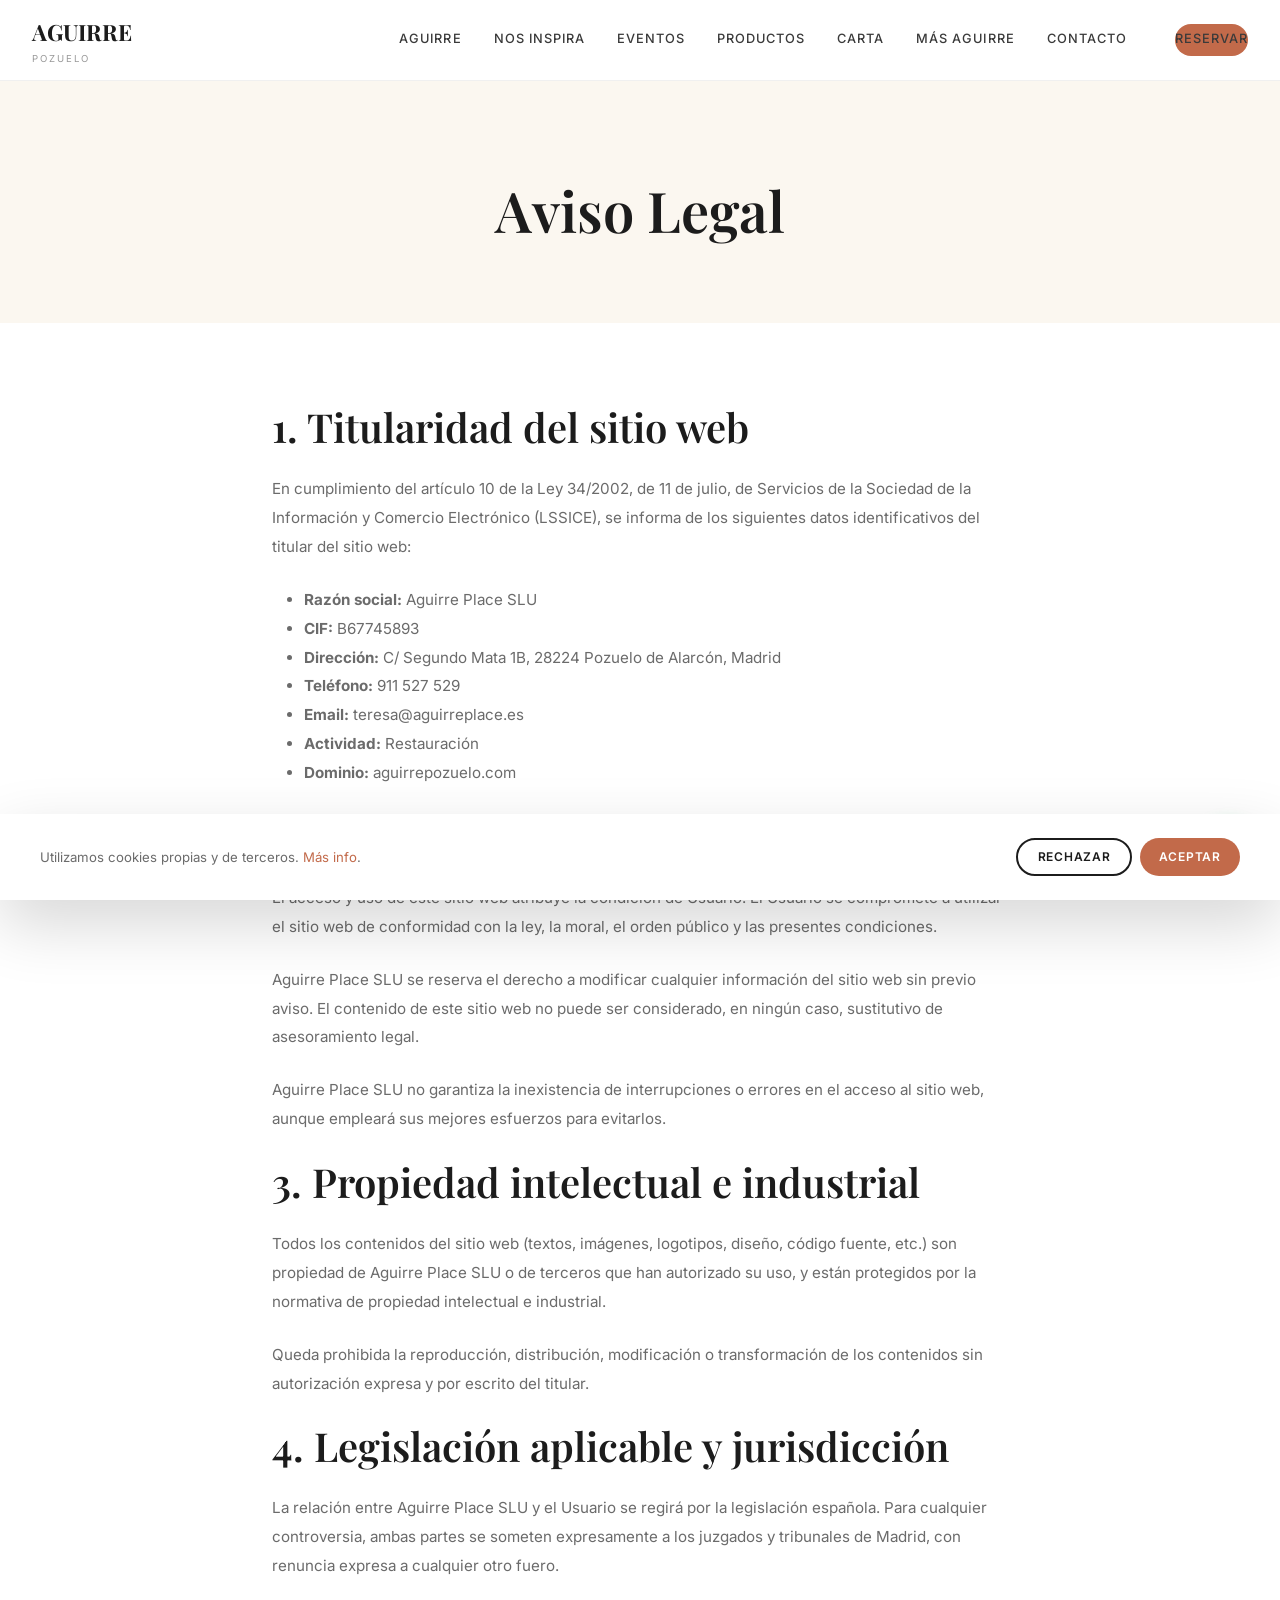
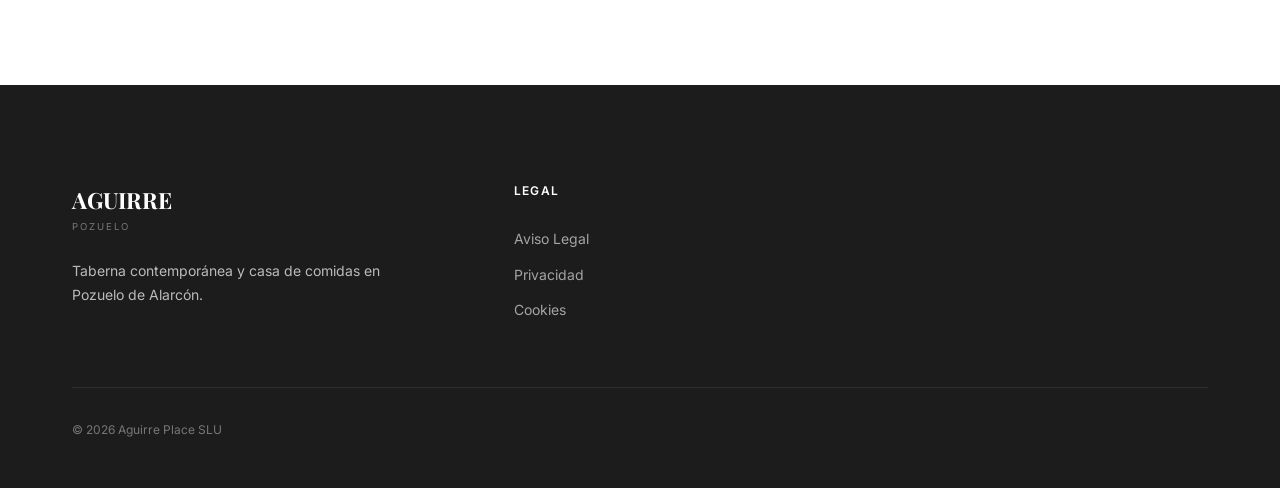
==== aviso-legal.html @ 692dde11 "feat: nueva web Aguirre Pozuelo con mejoras de auditoria Web completa basada en auditoria tecnica, S" ====
<!DOCTYPE html>
<html lang="es">
<head>
  <meta charset="UTF-8">
  <meta name="viewport" content="width=device-width, initial-scale=1.0">
  <meta name="description" content="Aviso Legal de Aguirre Place SLU — Titularidad, condiciones de uso, propiedad intelectual y legislación aplicable.">
  <title>Aviso Legal | Aguirre Pozuelo</title>
  <link rel="preconnect" href="https://fonts.googleapis.com">
  <link rel="preconnect" href="https://fonts.gstatic.com" crossorigin>
  <link href="https://fonts.googleapis.com/css2?family=Playfair+Display:ital,wght@0,400;0,600;0,700;1,400;1,600&family=Inter:wght@400;500;600;700&display=swap" rel="stylesheet">
  <link rel="stylesheet" href="css/style.css">
</head>
<body>
  <a href="#main-content" class="sr-only" style="position:absolute;top:0;left:0;z-index:9999;background:var(--color-ink);color:white;padding:12px 20px;font-weight:600;">Saltar al contenido</a>
  <header class="site-header">
    <div class="header-inner">
      <a href="/" class="header-logo" aria-label="Aguirre Pozuelo — Inicio">
        <span style="font-family:var(--font-display);font-size:1.4rem;font-weight:700;color:var(--color-ink);">AGUIRRE</span>
        <span style="font-size:0.6rem;text-transform:uppercase;letter-spacing:0.2em;color:var(--color-stone-light);display:block;">Pozuelo</span>
      </a>
      <button class="nav-toggle" aria-label="Abrir menú" aria-expanded="false"><span></span><span></span><span></span></button>
      <nav class="nav-main" role="navigation" aria-label="Navegación principal">
        <a href="index.html">Aguirre</a><a href="nos-inspira.html">Nos inspira</a><a href="eventos.html">Eventos</a><a href="productos.html">Productos</a><a href="carta-comida.html">Carta</a><a href="blog.html">Más Aguirre</a><a href="contacto.html">Contacto</a><a href="contacto.html#booking" class="btn btn--primary">Reservar</a>
      </nav>
    </div>
  </header>

  <main id="main-content">
    <section class="page-header">
      <div class="container container--narrow">
        <h1>Aviso Legal</h1>
      </div>
    </section>
    <section class="section">
      <div class="container container--narrow" style="font-size:0.95rem;line-height:1.9;color:var(--color-stone);">
        <h2 style="margin-bottom:var(--space-lg);">1. Titularidad del sitio web</h2>
        <p style="margin-bottom:var(--space-lg);">En cumplimiento del artículo 10 de la Ley 34/2002, de 11 de julio, de Servicios de la Sociedad de la Información y Comercio Electrónico (LSSICE), se informa de los siguientes datos identificativos del titular del sitio web:</p>
        <ul style="list-style:disc;padding-left:var(--space-xl);margin-bottom:var(--space-lg);">
          <li><strong>Razón social:</strong> Aguirre Place SLU</li>
          <li><strong>CIF:</strong> B67745893</li>
          <li><strong>Dirección:</strong> C/ Segundo Mata 1B, 28224 Pozuelo de Alarcón, Madrid</li>
          <li><strong>Teléfono:</strong> 911 527 529</li>
          <li><strong>Email:</strong> teresa@aguirreplace.es</li>
          <li><strong>Actividad:</strong> Restauración</li>
          <li><strong>Dominio:</strong> aguirrepozuelo.com</li>
        </ul>

        <h2 style="margin-bottom:var(--space-lg);">2. Condiciones de uso</h2>
        <p style="margin-bottom:var(--space-lg);">El acceso y uso de este sitio web atribuye la condición de Usuario. El Usuario se compromete a utilizar el sitio web de conformidad con la ley, la moral, el orden público y las presentes condiciones.</p>
        <p style="margin-bottom:var(--space-lg);">Aguirre Place SLU se reserva el derecho a modificar cualquier información del sitio web sin previo aviso. El contenido de este sitio web no puede ser considerado, en ningún caso, sustitutivo de asesoramiento legal.</p>
        <p style="margin-bottom:var(--space-lg);">Aguirre Place SLU no garantiza la inexistencia de interrupciones o errores en el acceso al sitio web, aunque empleará sus mejores esfuerzos para evitarlos.</p>

        <h2 style="margin-bottom:var(--space-lg);">3. Propiedad intelectual e industrial</h2>
        <p style="margin-bottom:var(--space-lg);">Todos los contenidos del sitio web (textos, imágenes, logotipos, diseño, código fuente, etc.) son propiedad de Aguirre Place SLU o de terceros que han autorizado su uso, y están protegidos por la normativa de propiedad intelectual e industrial.</p>
        <p style="margin-bottom:var(--space-lg);">Queda prohibida la reproducción, distribución, modificación o transformación de los contenidos sin autorización expresa y por escrito del titular.</p>

        <h2 style="margin-bottom:var(--space-lg);">4. Legislación aplicable y jurisdicción</h2>
        <p style="margin-bottom:var(--space-lg);">La relación entre Aguirre Place SLU y el Usuario se regirá por la legislación española. Para cualquier controversia, ambas partes se someten expresamente a los juzgados y tribunales de Madrid, con renuncia expresa a cualquier otro fuero.</p>
      </div>
    </section>
  </main>

  <footer class="site-footer">
    <div class="container">
      <div class="footer-grid">
        <div><div class="footer-logo"><span style="font-family:var(--font-display);font-size:1.4rem;font-weight:700;color:var(--color-white);">AGUIRRE</span><span style="font-size:0.6rem;text-transform:uppercase;letter-spacing:0.2em;color:rgba(255,255,255,0.4);display:block;">Pozuelo</span></div><p class="footer-about">Taberna contemporánea y casa de comidas en Pozuelo de Alarcón.</p></div>
        <div><div class="footer-title">Legal</div><ul class="footer-links"><li><a href="aviso-legal.html">Aviso Legal</a></li><li><a href="politica-privacidad.html">Privacidad</a></li><li><a href="politica-cookies.html">Cookies</a></li></ul></div>
      </div>
      <div class="footer-bottom"><span>© <span data-year>2025</span> Aguirre Place SLU</span></div>
    </div>
  </footer>
  <a href="#" class="back-to-top" aria-label="Volver arriba">↑</a>
  <div class="whatsapp-tooltip">¿Hablamos?</div>
  <a href="https://wa.me/34911527529" class="whatsapp-float" target="_blank" rel="noopener" aria-label="Contactar por WhatsApp"><span style="font-size:1.5rem;">💬</span></a>
  <div class="cookie-banner" role="dialog"><div class="cookie-banner-inner"><p>Utilizamos cookies propias y de terceros. <a href="politica-cookies.html">Más info</a>.</p><div class="cookie-banner-actions"><button class="btn btn--outline cookie-reject" style="font-size:0.75rem;padding:0.6rem 1.2rem;">Rechazar</button><button class="btn btn--primary cookie-accept" style="font-size:0.75rem;padding:0.6rem 1.2rem;">Aceptar</button></div></div></div>
  <script src="js/main.js"></script>
</body>
</html>
---- css/style.css ----
/* ================================================================
   AGUIRRE POZUELO — Taberna Contemporánea
   Sistema de Diseño Principal
   ================================================================ */

/* --- CSS Custom Properties --- */
:root {
  /* Palette */
  --color-cream: #FBF7F0;
  --color-cream-dark: #F0E8D8;
  --color-white: #FFFFFF;
  --color-offwhite: #FAFAFA;
  --color-ink: #1C1C1C;
  --color-ink-light: #3A3A3A;
  --color-stone: #6B6B6B;
  --color-stone-light: #9A9A9A;
  --color-terracotta: #C26A4A;
  --color-terracotta-dark: #A8553A;
  --color-olive: #5C6B4A;
  --color-olive-light: #7A8B68;
  --color-gold: #C8963E;
  --color-gold-light: #D4A84B;
  --color-basque-red: #B5343A;
  --color-basque-green: #2D5A3D;
  --color-success: #3A7D5A;
  --color-error: #C44D4D;

  /* Typography */
  --font-display: 'Playfair Display', Georgia, 'Times New Roman', serif;
  --font-body: 'Inter', -apple-system, BlinkMacSystemFont, 'Segoe UI', Roboto, sans-serif;
  --font-accent: 'Cormorant Garamond', Garamond, 'Times New Roman', serif;

  /* Spacing */
  --space-xs: 0.25rem;
  --space-sm: 0.5rem;
  --space-md: 1rem;
  --space-lg: 1.5rem;
  --space-xl: 2rem;
  --space-2xl: 3rem;
  --space-3xl: 4rem;
  --space-4xl: 6rem;
  --space-section: 5rem;

  /* Layout */
  --max-width: 1200px;
  --max-width-narrow: 800px;
  --max-width-wide: 1400px;
  --header-height: 80px;
  --header-height-mobile: 64px;

  /* Shadows */
  --shadow-sm: 0 1px 2px rgba(0,0,0,0.06);
  --shadow-md: 0 4px 12px rgba(0,0,0,0.08);
  --shadow-lg: 0 12px 40px rgba(0,0,0,0.12);
  --shadow-xl: 0 24px 64px rgba(0,0,0,0.16);

  /* Borders */
  --radius-sm: 4px;
  --radius-md: 8px;
  --radius-lg: 12px;
  --radius-xl: 20px;
  --radius-full: 9999px;

  /* Transitions */
  --ease-out: cubic-bezier(0.16, 1, 0.3, 1);
  --ease-in-out: cubic-bezier(0.65, 0, 0.35, 1);
  --duration-fast: 150ms;
  --duration-normal: 300ms;
  --duration-slow: 500ms;
}

/* --- Reset & Base --- */
*,
*::before,
*::after {
  box-sizing: border-box;
  margin: 0;
  padding: 0;
}

html {
  scroll-behavior: smooth;
  -webkit-text-size-adjust: 100%;
  text-size-adjust: 100%;
}

body {
  font-family: var(--font-body);
  font-size: 1rem;
  line-height: 1.7;
  color: var(--color-ink);
  background-color: var(--color-white);
  -webkit-font-smoothing: antialiased;
  -moz-osx-font-smoothing: grayscale;
  overflow-x: hidden;
}

img {
  display: block;
  max-width: 100%;
  height: auto;
}

a {
  color: var(--color-terracotta);
  text-decoration: none;
  transition: color var(--duration-fast) var(--ease-out);
}

a:hover {
  color: var(--color-terracotta-dark);
}

ul, ol {
  list-style: none;
}

button {
  font-family: inherit;
  cursor: pointer;
  border: none;
  background: none;
}

input, textarea, select {
  font-family: inherit;
  font-size: inherit;
}

h1, h2, h3, h4, h5, h6 {
  font-family: var(--font-display);
  font-weight: 600;
  line-height: 1.2;
  color: var(--color-ink);
}

h1 { font-size: clamp(2.25rem, 5vw, 3.5rem); }
h2 { font-size: clamp(1.75rem, 4vw, 2.5rem); }
h3 { font-size: clamp(1.25rem, 3vw, 1.75rem); }
h4 { font-size: 1.25rem; }

/* --- Utility Classes --- */
.container {
  width: 100%;
  max-width: var(--max-width);
  margin: 0 auto;
  padding: 0 var(--space-xl);
}

.container--narrow {
  max-width: var(--max-width-narrow);
}

.container--wide {
  max-width: var(--max-width-wide);
}

.section {
  padding: var(--space-section) 0;
}

.section--cream {
  background-color: var(--color-cream);
}

.section--dark {
  background-color: var(--color-ink);
  color: var(--color-white);
}

.sr-only {
  position: absolute;
  width: 1px;
  height: 1px;
  padding: 0;
  margin: -1px;
  overflow: hidden;
  clip: rect(0, 0, 0, 0);
  white-space: nowrap;
  border: 0;
}

/* --- Typography Utilities --- */
.text-center { text-align: center; }
.text-uppercase { text-transform: uppercase; letter-spacing: 0.08em; }
.text-stone { color: var(--color-stone); }
.text-terracotta { color: var(--color-terracotta); }
.text-gold { color: var(--color-gold); }

.section-label {
  font-family: var(--font-body);
  font-size: 0.75rem;
  font-weight: 600;
  text-transform: uppercase;
  letter-spacing: 0.15em;
  color: var(--color-terracotta);
  margin-bottom: var(--space-md);
  display: block;
}

.section-title {
  margin-bottom: var(--space-md);
}

.section-subtitle {
  font-family: var(--font-accent);
  font-size: 1.15rem;
  color: var(--color-stone);
  font-style: italic;
  max-width: 600px;
}

.section-header {
  margin-bottom: var(--space-3xl);
}

.section-header--center {
  text-align: center;
}

.section-header--center .section-subtitle {
  margin: 0 auto;
}

/* --- Buttons --- */
.btn {
  display: inline-flex;
  align-items: center;
  justify-content: center;
  gap: var(--space-sm);
  font-family: var(--font-body);
  font-size: 0.875rem;
  font-weight: 600;
  text-transform: uppercase;
  letter-spacing: 0.06em;
  padding: 0.875rem 2rem;
  border-radius: var(--radius-full);
  transition: all var(--duration-normal) var(--ease-out);
  white-space: nowrap;
  cursor: pointer;
}

.btn--primary {
  background-color: var(--color-terracotta);
  color: var(--color-white);
}

.btn--primary:hover {
  background-color: var(--color-terracotta-dark);
  color: var(--color-white);
  transform: translateY(-2px);
  box-shadow: var(--shadow-md);
}

.btn--outline {
  background: transparent;
  color: var(--color-ink);
  border: 2px solid var(--color-ink);
}

.btn--outline:hover {
  background-color: var(--color-ink);
  color: var(--color-white);
  transform: translateY(-2px);
}

.btn--outline-light {
  background: transparent;
  color: var(--color-white);
  border: 2px solid var(--color-white);
}

.btn--outline-light:hover {
  background-color: var(--color-white);
  color: var(--color-ink);
}

.btn--gold {
  background-color: var(--color-gold);
  color: var(--color-white);
}

.btn--gold:hover {
  background-color: var(--color-gold-light);
  color: var(--color-white);
  transform: translateY(-2px);
  box-shadow: var(--shadow-md);
}

.btn--whatsapp {
  background-color: #25D366;
  color: var(--color-white);
}

.btn--whatsapp:hover {
  background-color: #1EA84E;
  color: var(--color-white);
  transform: translateY(-2px);
  box-shadow: var(--shadow-md);
}

.btn--lg {
  padding: 1.125rem 2.5rem;
  font-size: 0.9375rem;
}

/* --- Header / Navigation --- */
.site-header {
  position: fixed;
  top: 0;
  left: 0;
  right: 0;
  z-index: 1000;
  background-color: rgba(255, 255, 255, 0.95);
  backdrop-filter: blur(12px);
  -webkit-backdrop-filter: blur(12px);
  border-bottom: 1px solid rgba(0,0,0,0.06);
  transition: all var(--duration-normal) var(--ease-out);
}

.site-header--scrolled {
  box-shadow: var(--shadow-sm);
}

.header-inner {
  display: flex;
  align-items: center;
  justify-content: space-between;
  height: var(--header-height);
  max-width: var(--max-width-wide);
  margin: 0 auto;
  padding: 0 var(--space-xl);
}

.header-logo img {
  height: 52px;
  width: auto;
}

.nav-main {
  display: flex;
  align-items: center;
  gap: var(--space-xl);
}

.nav-main a {
  font-size: 0.8rem;
  font-weight: 500;
  text-transform: uppercase;
  letter-spacing: 0.08em;
  color: var(--color-ink-light);
  padding: var(--space-xs) 0;
  border-bottom: 2px solid transparent;
  transition: all var(--duration-fast) var(--ease-out);
}

.nav-main a:hover,
.nav-main a.active {
  color: var(--color-terracotta);
  border-bottom-color: var(--color-terracotta);
}

.nav-main .btn {
  margin-left: var(--space-md);
}

.nav-toggle {
  display: none;
  flex-direction: column;
  gap: 5px;
  padding: var(--space-sm);
  z-index: 1001;
}

.nav-toggle span {
  display: block;
  width: 24px;
  height: 2px;
  background-color: var(--color-ink);
  transition: all var(--duration-normal) var(--ease-out);
}

.nav-toggle.active span:nth-child(1) {
  transform: translateY(7px) rotate(45deg);
}

.nav-toggle.active span:nth-child(2) {
  opacity: 0;
}

.nav-toggle.active span:nth-child(3) {
  transform: translateY(-7px) rotate(-45deg);
}

/* --- Hero --- */
.hero {
  position: relative;
  min-height: 100vh;
  display: flex;
  align-items: center;
  background-color: var(--color-cream);
  overflow: hidden;
  padding-top: var(--header-height);
}

.hero-content {
  position: relative;
  z-index: 2;
  max-width: var(--max-width);
  margin: 0 auto;
  padding: var(--space-4xl) var(--space-xl);
}

.hero-badge {
  display: inline-flex;
  align-items: center;
  gap: var(--space-sm);
  background-color: var(--color-white);
  padding: var(--space-sm) var(--space-lg);
  border-radius: var(--radius-full);
  font-size: 0.75rem;
  font-weight: 600;
  text-transform: uppercase;
  letter-spacing: 0.1em;
  color: var(--color-terracotta);
  margin-bottom: var(--space-xl);
  box-shadow: var(--shadow-sm);
}

.hero-badge .dot {
  width: 8px;
  height: 8px;
  background-color: var(--color-terracotta);
  border-radius: 50%;
  animation: pulse-dot 2s ease-in-out infinite;
}

@keyframes pulse-dot {
  0%, 100% { opacity: 1; }
  50% { opacity: 0.4; }
}

.hero-title {
  font-size: clamp(2.5rem, 6vw, 4.5rem);
  font-weight: 700;
  line-height: 1.1;
  margin-bottom: var(--space-lg);
  max-width: 700px;
}

.hero-title em {
  font-style: italic;
  color: var(--color-terracotta);
}

.hero-subtitle {
  font-family: var(--font-accent);
  font-size: clamp(1.1rem, 2vw, 1.35rem);
  color: var(--color-stone);
  font-style: italic;
  margin-bottom: var(--space-2xl);
  max-width: 500px;
}

.hero-ctas {
  display: flex;
  flex-wrap: wrap;
  gap: var(--space-md);
  margin-bottom: var(--space-3xl);
}

/* Trust bar in hero */
.hero-trust {
  display: flex;
  flex-wrap: wrap;
  align-items: center;
  gap: var(--space-xl);
  padding-top: var(--space-xl);
  border-top: 1px solid rgba(0,0,0,0.08);
}

.hero-trust-item {
  display: flex;
  align-items: center;
  gap: var(--space-sm);
  font-size: 0.8rem;
  font-weight: 500;
  color: var(--color-stone);
  text-transform: uppercase;
  letter-spacing: 0.06em;
}

.hero-trust-item img {
  height: 28px;
  width: auto;
  opacity: 0.7;
}

.hero-trust-rating {
  display: flex;
  align-items: center;
  gap: var(--space-xs);
  font-weight: 600;
  color: var(--color-ink);
}

.hero-trust-rating .stars {
  color: var(--color-gold);
  font-size: 0.9rem;
}

.hero-image {
  position: absolute;
  right: 0;
  top: 0;
  width: 50%;
  height: 100%;
  background: linear-gradient(135deg, var(--color-cream-dark) 0%, var(--color-cream) 100%);
  display: flex;
  align-items: center;
  justify-content: center;
}

.hero-image-placeholder {
  width: 80%;
  aspect-ratio: 3/4;
  background-color: var(--color-white);
  border-radius: var(--radius-lg);
  box-shadow: var(--shadow-xl);
  display: flex;
  align-items: center;
  justify-content: center;
  color: var(--color-stone-light);
  font-size: 0.875rem;
}

/* --- Press / Recognition Bar --- */
.press-bar {
  background-color: var(--color-white);
  border-bottom: 1px solid rgba(0,0,0,0.06);
  padding: var(--space-xl) 0;
}

.press-bar-inner {
  display: flex;
  flex-wrap: wrap;
  align-items: center;
  justify-content: center;
  gap: var(--space-3xl);
}

.press-bar-item {
  display: flex;
  flex-direction: column;
  align-items: center;
  gap: var(--space-xs);
  font-size: 0.7rem;
  font-weight: 500;
  text-transform: uppercase;
  letter-spacing: 0.1em;
  color: var(--color-stone-light);
}

.press-bar-item img {
  height: 32px;
  width: auto;
  opacity: 0.6;
  transition: opacity var(--duration-fast) var(--ease-out);
}

.press-bar-item:hover img {
  opacity: 0.9;
}

/* --- Star Dishes --- */
.star-dishes-grid {
  display: grid;
  grid-template-columns: repeat(3, 1fr);
  gap: var(--space-xl);
}

.star-dish-card {
  background-color: var(--color-white);
  border-radius: var(--radius-lg);
  overflow: hidden;
  box-shadow: var(--shadow-sm);
  transition: all var(--duration-normal) var(--ease-out);
}

.star-dish-card:hover {
  transform: translateY(-6px);
  box-shadow: var(--shadow-lg);
}

.star-dish-image {
  width: 100%;
  aspect-ratio: 4/3;
  background-color: var(--color-cream-dark);
  display: flex;
  align-items: center;
  justify-content: center;
  color: var(--color-stone-light);
  font-size: 0.8rem;
  text-transform: uppercase;
  letter-spacing: 0.05em;
}

.star-dish-info {
  padding: var(--space-lg);
}

.star-dish-info h3 {
  font-size: 1.1rem;
  margin-bottom: var(--space-xs);
}

.star-dish-info p {
  font-size: 0.875rem;
  color: var(--color-stone);
  margin-bottom: var(--space-md);
}

.star-dish-price {
  font-family: var(--font-display);
  font-size: 1.25rem;
  font-weight: 600;
  color: var(--color-terracotta);
}

/* --- Testimonials --- */
.testimonials-grid {
  display: grid;
  grid-template-columns: repeat(auto-fill, minmax(320px, 1fr));
  gap: var(--space-xl);
}

.testimonial-card {
  background-color: var(--color-white);
  border-radius: var(--radius-lg);
  padding: var(--space-xl);
  box-shadow: var(--shadow-sm);
  border: 1px solid rgba(0,0,0,0.04);
  transition: all var(--duration-normal) var(--ease-out);
}

.testimonial-card:hover {
  box-shadow: var(--shadow-md);
}

.testimonial-header {
  display: flex;
  align-items: center;
  gap: var(--space-md);
  margin-bottom: var(--space-md);
}

.testimonial-avatar {
  width: 48px;
  height: 48px;
  border-radius: 50%;
  background-color: var(--color-cream-dark);
  overflow: hidden;
}

.testimonial-avatar img {
  width: 100%;
  height: 100%;
  object-fit: cover;
}

.testimonial-name {
  font-size: 0.9rem;
  font-weight: 600;
  color: var(--color-ink);
}

.testimonial-stars {
  color: var(--color-gold);
  font-size: 0.75rem;
  letter-spacing: 2px;
}

.testimonial-text {
  font-size: 0.9rem;
  color: var(--color-stone);
  font-style: italic;
  line-height: 1.6;
}

/* --- Price Reference --- */
.price-reference {
  display: inline-flex;
  align-items: center;
  gap: var(--space-md);
  background-color: var(--color-white);
  padding: var(--space-md) var(--space-xl);
  border-radius: var(--radius-full);
  box-shadow: var(--shadow-sm);
  font-size: 0.875rem;
}

.price-reference .price-label {
  color: var(--color-stone);
  text-transform: uppercase;
  letter-spacing: 0.05em;
  font-size: 0.75rem;
  font-weight: 500;
}

.price-reference .price-value {
  font-family: var(--font-display);
  font-size: 1.35rem;
  font-weight: 700;
  color: var(--color-ink);
}

/* --- Events Highlight --- */
.events-highlight {
  display: grid;
  grid-template-columns: 1fr 1fr;
  gap: var(--space-3xl);
  align-items: center;
}

.events-highlight-image {
  width: 100%;
  aspect-ratio: 4/3;
  background-color: var(--color-cream-dark);
  border-radius: var(--radius-lg);
  overflow: hidden;
}

.events-highlight-image img {
  width: 100%;
  height: 100%;
  object-fit: cover;
}

.events-list {
  display: flex;
  flex-direction: column;
  gap: var(--space-md);
  margin-top: var(--space-xl);
}

.event-type {
  display: flex;
  align-items: flex-start;
  gap: var(--space-md);
  padding: var(--space-md) 0;
  border-bottom: 1px solid rgba(0,0,0,0.06);
}

.event-type-icon {
  font-size: 1.5rem;
  flex-shrink: 0;
}

.event-type h4 {
  font-size: 0.95rem;
  margin-bottom: 2px;
}

.event-type p {
  font-size: 0.8rem;
  color: var(--color-stone);
}

/* --- Blog Cards --- */
.blog-grid {
  display: grid;
  grid-template-columns: repeat(3, 1fr);
  gap: var(--space-xl);
}

.blog-card {
  background-color: var(--color-white);
  border-radius: var(--radius-lg);
  overflow: hidden;
  box-shadow: var(--shadow-sm);
  transition: all var(--duration-normal) var(--ease-out);
}

.blog-card:hover {
  transform: translateY(-4px);
  box-shadow: var(--shadow-md);
}

.blog-card-image {
  width: 100%;
  aspect-ratio: 16/10;
  background-color: var(--color-cream-dark);
  overflow: hidden;
}

.blog-card-image img {
  width: 100%;
  height: 100%;
  object-fit: cover;
}

.blog-card-body {
  padding: var(--space-lg);
}

.blog-card-date {
  font-size: 0.7rem;
  text-transform: uppercase;
  letter-spacing: 0.08em;
  color: var(--color-stone-light);
  margin-bottom: var(--space-sm);
}

.blog-card h3 {
  font-size: 1rem;
  margin-bottom: var(--space-sm);
  line-height: 1.4;
}

.blog-card p {
  font-size: 0.85rem;
  color: var(--color-stone);
  display: -webkit-box;
  -webkit-line-clamp: 3;
  -webkit-box-orient: vertical;
  overflow: hidden;
}

/* --- Contact / Booking --- */
.contact-layout {
  display: grid;
  grid-template-columns: 1fr 1fr;
  gap: var(--space-3xl);
}

.contact-info-list {
  display: flex;
  flex-direction: column;
  gap: var(--space-xl);
  margin-bottom: var(--space-2xl);
}

.contact-info-item {
  display: flex;
  gap: var(--space-md);
}

.contact-info-icon {
  width: 44px;
  height: 44px;
  display: flex;
  align-items: center;
  justify-content: center;
  background-color: var(--color-cream);
  border-radius: var(--radius-md);
  font-size: 1.2rem;
  flex-shrink: 0;
}

.contact-info-item h4 {
  font-size: 0.85rem;
  margin-bottom: 2px;
}

.contact-info-item p {
  font-size: 0.9rem;
  color: var(--color-stone);
}

.contact-map {
  width: 100%;
  height: 250px;
  background-color: var(--color-cream-dark);
  border-radius: var(--radius-lg);
  overflow: hidden;
  margin-top: var(--space-xl);
}

.contact-map iframe {
  width: 100%;
  height: 100%;
  border: 0;
}

.booking-form {
  background-color: var(--color-cream);
  padding: var(--space-2xl);
  border-radius: var(--radius-lg);
}

.booking-form h3 {
  margin-bottom: var(--space-lg);
}

.form-group {
  margin-bottom: var(--space-md);
}

.form-group label {
  display: block;
  font-size: 0.8rem;
  font-weight: 600;
  text-transform: uppercase;
  letter-spacing: 0.06em;
  color: var(--color-ink-light);
  margin-bottom: var(--space-xs);
}

.form-group input,
.form-group textarea,
.form-group select {
  width: 100%;
  padding: 0.75rem 1rem;
  border: 1px solid rgba(0,0,0,0.12);
  border-radius: var(--radius-md);
  background-color: var(--color-white);
  font-size: 0.9rem;
  transition: border-color var(--duration-fast) var(--ease-out);
}

.form-group input:focus,
.form-group textarea:focus,
.form-group select:focus {
  outline: none;
  border-color: var(--color-terracotta);
  box-shadow: 0 0 0 3px rgba(194, 106, 74, 0.1);
}

.form-group textarea {
  min-height: 100px;
  resize: vertical;
}

.form-checkbox {
  display: flex;
  align-items: flex-start;
  gap: var(--space-sm);
  font-size: 0.8rem;
  color: var(--color-stone);
  margin-bottom: var(--space-lg);
}

.form-checkbox input[type="checkbox"] {
  width: auto;
  margin-top: 3px;
  accent-color: var(--color-terracotta);
}

/* --- Menu / Carta Pages --- */
.menu-section {
  margin-bottom: var(--space-3xl);
}

.menu-section-title {
  font-size: 1.5rem;
  padding-bottom: var(--space-md);
  border-bottom: 2px solid var(--color-cream-dark);
  margin-bottom: var(--space-xl);
}

.menu-items {
  display: flex;
  flex-direction: column;
  gap: var(--space-md);
}

.menu-item {
  display: flex;
  justify-content: space-between;
  align-items: baseline;
  gap: var(--space-lg);
  padding: var(--space-md) 0;
  border-bottom: 1px solid rgba(0,0,0,0.04);
}

.menu-item-info {
  flex: 1;
}

.menu-item-name {
  font-weight: 600;
  font-size: 1rem;
  margin-bottom: 2px;
}

.menu-item-desc {
  font-size: 0.85rem;
  color: var(--color-stone);
  font-style: italic;
}

.menu-item-allergens {
  display: flex;
  gap: var(--space-xs);
  margin-top: var(--space-xs);
}

.allergen-tag {
  font-size: 0.65rem;
  font-weight: 600;
  padding: 2px 6px;
  background-color: var(--color-cream);
  border-radius: var(--radius-sm);
  color: var(--color-stone-light);
  text-transform: uppercase;
  letter-spacing: 0.05em;
}

.menu-item-price {
  font-family: var(--font-display);
  font-size: 1.1rem;
  font-weight: 600;
  color: var(--color-terracotta);
  white-space: nowrap;
}

.menu-note {
  font-size: 0.8rem;
  color: var(--color-stone-light);
  font-style: italic;
  margin-top: var(--space-md);
}

/* --- Horario Table --- */
.hours-table {
  width: 100%;
  max-width: 500px;
  border-collapse: collapse;
}

.hours-table td {
  padding: var(--space-sm) var(--space-md);
  font-size: 0.9rem;
  border-bottom: 1px solid rgba(0,0,0,0.04);
}

.hours-table td:first-child {
  font-weight: 500;
  color: var(--color-ink);
}

.hours-table td:last-child {
  text-align: right;
  color: var(--color-stone);
}

.hours-table .closed {
  color: var(--color-basque-red);
  font-weight: 500;
  font-size: 0.8rem;
}

/* --- Footer --- */
.site-footer {
  background-color: var(--color-ink);
  color: rgba(255,255,255,0.7);
  padding: var(--space-4xl) 0 var(--space-2xl);
}

.footer-grid {
  display: grid;
  grid-template-columns: 2fr 1fr 1fr 1fr;
  gap: var(--space-3xl);
  margin-bottom: var(--space-3xl);
}

.footer-logo {
  margin-bottom: var(--space-lg);
}

.footer-logo img {
  height: 48px;
  width: auto;
  filter: brightness(0) invert(1);
}

.footer-about {
  font-size: 0.875rem;
  line-height: 1.7;
  max-width: 320px;
}

.footer-title {
  color: var(--color-white);
  font-family: var(--font-body);
  font-size: 0.75rem;
  font-weight: 600;
  text-transform: uppercase;
  letter-spacing: 0.12em;
  margin-bottom: var(--space-lg);
}

.footer-links {
  display: flex;
  flex-direction: column;
  gap: var(--space-sm);
}

.footer-links a {
  color: rgba(255,255,255,0.6);
  font-size: 0.875rem;
  transition: color var(--duration-fast) var(--ease-out);
}

.footer-links a:hover {
  color: var(--color-white);
}

.footer-social {
  display: flex;
  gap: var(--space-md);
  margin-top: var(--space-lg);
}

.footer-social a {
  width: 40px;
  height: 40px;
  display: flex;
  align-items: center;
  justify-content: center;
  background-color: rgba(255,255,255,0.08);
  border-radius: 50%;
  color: var(--color-white);
  transition: all var(--duration-fast) var(--ease-out);
}

.footer-social a:hover {
  background-color: var(--color-terracotta);
  color: var(--color-white);
}

.footer-bottom {
  display: flex;
  justify-content: space-between;
  align-items: center;
  padding-top: var(--space-xl);
  border-top: 1px solid rgba(255,255,255,0.08);
  font-size: 0.75rem;
  color: rgba(255,255,255,0.4);
}

.footer-bottom-links {
  display: flex;
  gap: var(--space-xl);
}

.footer-bottom-links a {
  color: rgba(255,255,255,0.4);
  font-size: 0.75rem;
}

.footer-bottom-links a:hover {
  color: var(--color-white);
}

/* --- WhatsApp Floating Button --- */
.whatsapp-float {
  position: fixed;
  bottom: 24px;
  right: 24px;
  z-index: 999;
  width: 56px;
  height: 56px;
  background-color: #25D366;
  border-radius: 50%;
  display: flex;
  align-items: center;
  justify-content: center;
  box-shadow: 0 4px 16px rgba(37, 211, 102, 0.4);
  transition: all var(--duration-normal) var(--ease-out);
  color: var(--color-white);
  font-size: 1.5rem;
}

.whatsapp-float:hover {
  transform: scale(1.1);
  box-shadow: 0 8px 24px rgba(37, 211, 102, 0.5);
}

.whatsapp-tooltip {
  position: fixed;
  bottom: 92px;
  right: 24px;
  z-index: 999;
  background-color: var(--color-white);
  color: var(--color-ink);
  padding: var(--space-sm) var(--space-lg);
  border-radius: var(--radius-full);
  font-size: 0.8rem;
  font-weight: 500;
  box-shadow: var(--shadow-lg);
  opacity: 0;
  transform: translateY(8px);
  pointer-events: none;
  transition: all var(--duration-normal) var(--ease-out);
}

.whatsapp-tooltip.visible {
  opacity: 1;
  transform: translateY(0);
}

/* --- Newsletter --- */
.newsletter-box {
  background-color: var(--color-terracotta);
  color: var(--color-white);
  padding: var(--space-3xl);
  border-radius: var(--radius-xl);
  text-align: center;
}

.newsletter-box h2 {
  color: var(--color-white);
  margin-bottom: var(--space-sm);
}

.newsletter-box p {
  color: rgba(255,255,255,0.8);
  margin-bottom: var(--space-xl);
  max-width: 500px;
  margin-left: auto;
  margin-right: auto;
}

.newsletter-form {
  display: flex;
  gap: var(--space-sm);
  max-width: 480px;
  margin: 0 auto;
}

.newsletter-form input {
  flex: 1;
  padding: 0.875rem 1.25rem;
  border: none;
  border-radius: var(--radius-full);
  font-size: 0.9rem;
  background-color: rgba(255,255,255,0.95);
}

.newsletter-form input:focus {
  outline: none;
  box-shadow: 0 0 0 3px rgba(255,255,255,0.3);
}

.newsletter-form .btn {
  background-color: var(--color-ink);
  color: var(--color-white);
}

.newsletter-form .btn:hover {
  background-color: #000;
}

/* --- Page Header (inner pages) --- */
.page-header {
  padding: calc(var(--header-height) + var(--space-4xl)) 0 var(--space-3xl);
  background-color: var(--color-cream);
  text-align: center;
}

.page-header h1 {
  margin-bottom: var(--space-md);
}

.page-header p {
  font-family: var(--font-accent);
  font-size: 1.15rem;
  color: var(--color-stone);
  font-style: italic;
  max-width: 600px;
  margin: 0 auto;
}

/* --- Story Page --- */
.story-content {
  display: grid;
  grid-template-columns: 1fr 1fr;
  gap: var(--space-3xl);
  align-items: center;
}

.story-image {
  width: 100%;
  aspect-ratio: 3/4;
  background-color: var(--color-cream-dark);
  border-radius: var(--radius-lg);
  overflow: hidden;
}

.story-text blockquote {
  font-family: var(--font-accent);
  font-size: 1.5rem;
  font-style: italic;
  color: var(--color-terracotta);
  border-left: 4px solid var(--color-terracotta);
  padding-left: var(--space-xl);
  margin: var(--space-2xl) 0;
  line-height: 1.5;
}

/* --- Products Page --- */
.products-grid {
  display: grid;
  grid-template-columns: repeat(auto-fill, minmax(260px, 1fr));
  gap: var(--space-xl);
}

.product-card {
  background-color: var(--color-white);
  border-radius: var(--radius-lg);
  overflow: hidden;
  box-shadow: var(--shadow-sm);
  border: 1px solid rgba(0,0,0,0.04);
  transition: all var(--duration-normal) var(--ease-out);
}

.product-card:hover {
  transform: translateY(-6px);
  box-shadow: var(--shadow-lg);
}

.product-card-image {
  width: 100%;
  aspect-ratio: 1;
  background-color: var(--color-cream-dark);
  overflow: hidden;
}

.product-card-image img {
  width: 100%;
  height: 100%;
  object-fit: cover;
}

.product-card-body {
  padding: var(--space-lg);
}

.product-card-category {
  font-size: 0.65rem;
  text-transform: uppercase;
  letter-spacing: 0.1em;
  color: var(--color-terracotta);
  font-weight: 600;
  margin-bottom: var(--space-xs);
}

.product-card h3 {
  font-size: 1rem;
  margin-bottom: var(--space-xs);
}

.product-card p {
  font-size: 0.8rem;
  color: var(--color-stone);
  margin-bottom: var(--space-md);
}

.product-card-price {
  font-family: var(--font-display);
  font-size: 1.1rem;
  font-weight: 600;
  color: var(--color-ink);
}

/* --- FAQ / CTA Banner --- */
.cta-banner {
  background: linear-gradient(135deg, var(--color-ink) 0%, #2A2A2A 100%);
  color: var(--color-white);
  text-align: center;
  padding: var(--space-4xl) var(--space-xl);
  border-radius: var(--radius-xl);
}

.cta-banner h2 {
  color: var(--color-white);
  margin-bottom: var(--space-md);
}

.cta-banner p {
  color: rgba(255,255,255,0.7);
  margin-bottom: var(--space-2xl);
  max-width: 500px;
  margin-left: auto;
  margin-right: auto;
}

/* --- Back to top --- */
.back-to-top {
  position: fixed;
  bottom: 92px;
  right: 24px;
  z-index: 998;
  width: 40px;
  height: 40px;
  background-color: var(--color-white);
  border-radius: 50%;
  display: flex;
  align-items: center;
  justify-content: center;
  box-shadow: var(--shadow-md);
  opacity: 0;
  transform: translateY(16px);
  pointer-events: none;
  transition: all var(--duration-normal) var(--ease-out);
  font-size: 1.2rem;
  color: var(--color-ink);
}

.back-to-top.visible {
  opacity: 1;
  transform: translateY(0);
  pointer-events: auto;
}

/* --- Cookie Banner --- */
.cookie-banner {
  position: fixed;
  bottom: 0;
  left: 0;
  right: 0;
  z-index: 9999;
  background-color: var(--color-white);
  box-shadow: var(--shadow-xl);
  padding: var(--space-lg) var(--space-xl);
  display: none;
}

.cookie-banner.active {
  display: block;
}

.cookie-banner-inner {
  display: flex;
  align-items: center;
  justify-content: space-between;
  gap: var(--space-xl);
  max-width: var(--max-width);
  margin: 0 auto;
}

.cookie-banner p {
  font-size: 0.825rem;
  color: var(--color-stone);
  max-width: 600px;
}

.cookie-banner-actions {
  display: flex;
  gap: var(--space-sm);
  flex-shrink: 0;
}

/* --- Responsive --- */
@media (max-width: 1024px) {
  .hero-image {
    width: 40%;
  }

  .footer-grid {
    grid-template-columns: 1fr 1fr;
  }

  .blog-grid,
  .star-dishes-grid {
    grid-template-columns: repeat(2, 1fr);
  }

  .events-highlight,
  .story-content,
  .contact-layout {
    grid-template-columns: 1fr;
    gap: var(--space-2xl);
  }
}

@media (max-width: 768px) {
  :root {
    --header-height: var(--header-height-mobile);
    --space-section: 3.5rem;
  }

  .nav-main {
    position: fixed;
    top: 0;
    left: 0;
    right: 0;
    bottom: 0;
    background-color: var(--color-white);
    flex-direction: column;
    justify-content: center;
    gap: var(--space-2xl);
    opacity: 0;
    pointer-events: none;
    transition: all var(--duration-normal) var(--ease-out);
  }

  .nav-main.active {
    opacity: 1;
    pointer-events: auto;
  }

  .nav-main a {
    font-size: 1.2rem;
  }

  .nav-toggle {
    display: flex;
  }

  .hero {
    min-height: auto;
    padding: calc(var(--header-height) + var(--space-3xl)) 0 var(--space-3xl);
  }

  .hero-image {
    display: none;
  }

  .hero-content {
    text-align: center;
  }

  .hero-title {
    max-width: 100%;
  }

  .hero-subtitle {
    margin-left: auto;
    margin-right: auto;
  }

  .hero-ctas {
    justify-content: center;
  }

  .hero-trust {
    justify-content: center;
    gap: var(--space-lg);
  }

  .star-dishes-grid,
  .blog-grid {
    grid-template-columns: 1fr;
  }

  .footer-grid {
    grid-template-columns: 1fr;
    gap: var(--space-2xl);
  }

  .footer-bottom {
    flex-direction: column;
    gap: var(--space-md);
    text-align: center;
  }

  .cookie-banner-inner {
    flex-direction: column;
    text-align: center;
  }

  .newsletter-form {
    flex-direction: column;
  }

  .press-bar-inner {
    gap: var(--space-xl);
  }

  .contact-layout {
    grid-template-columns: 1fr;
  }
}

@media (max-width: 480px) {
  .container {
    padding: 0 var(--space-md);
  }

  .hero-ctas {
    flex-direction: column;
    width: 100%;
  }

  .hero-ctas .btn {
    width: 100%;
  }

  .hero-trust {
    flex-direction: column;
    align-items: flex-start;
  }

  .testimonials-grid {
    grid-template-columns: 1fr;
  }

  .products-grid {
    grid-template-columns: 1fr 1fr;
  }
}

/* --- Animations --- */
@keyframes fadeInUp {
  from {
    opacity: 0;
    transform: translateY(24px);
  }
  to {
    opacity: 1;
    transform: translateY(0);
  }
}

@keyframes fadeIn {
  from { opacity: 0; }
  to { opacity: 1; }
}

.fade-in-up {
  animation: fadeInUp 0.6s var(--ease-out) both;
}

.fade-in-up-delay-1 { animation-delay: 0.1s; }
.fade-in-up-delay-2 { animation-delay: 0.2s; }
.fade-in-up-delay-3 { animation-delay: 0.3s; }
.fade-in-up-delay-4 { animation-delay: 0.4s; }
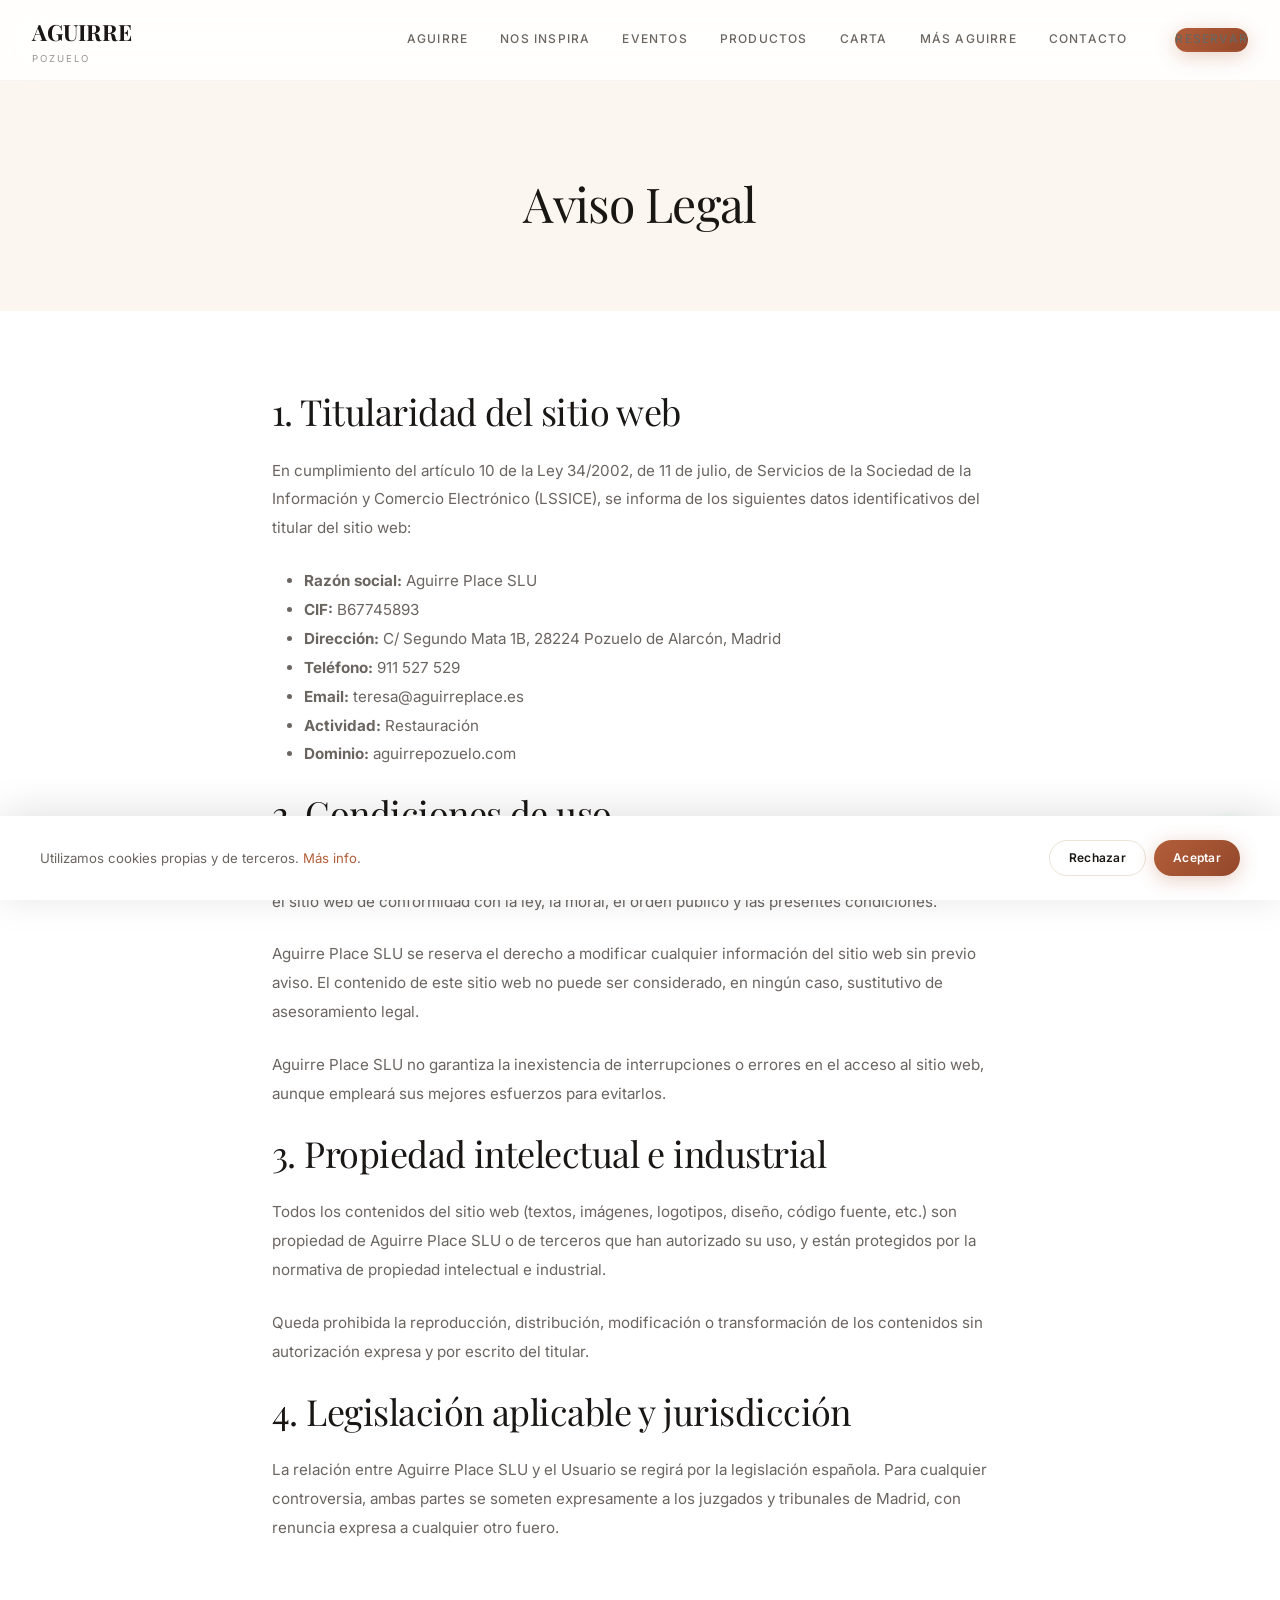
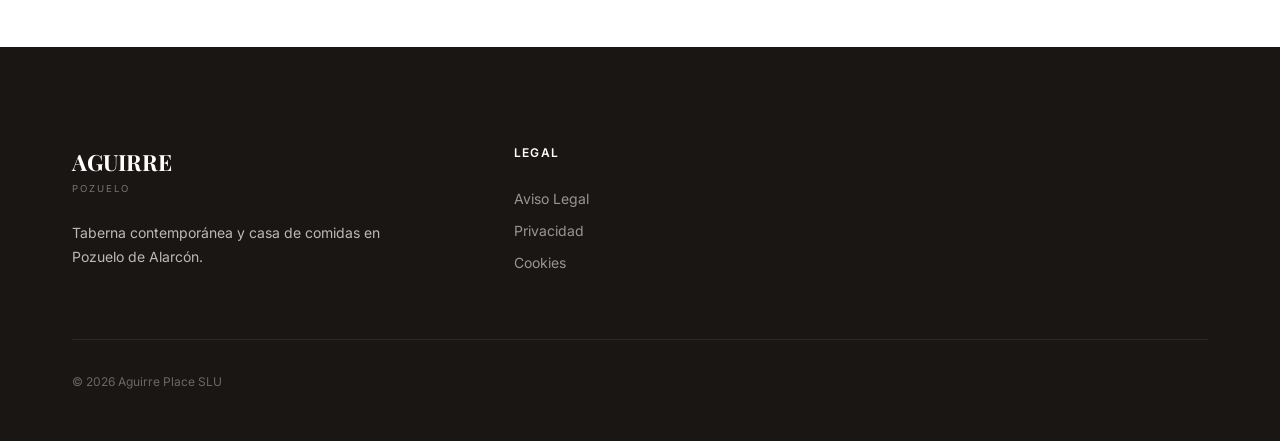
==== commit f0c8e4ec: "feat: hero slideshow, colores originales, fotos de comida, contenido ampliado Hero con slideshow de " ====
--- a/aviso-legal.html
+++ b/aviso-legal.html
@@ -14,7 +14,7 @@
   <a href="#main-content" class="sr-only" style="position:absolute;top:0;left:0;z-index:9999;background:var(--color-ink);color:white;padding:12px 20px;font-weight:600;">Saltar al contenido</a>
   <header class="site-header">
     <div class="header-inner">
-      <a href="/" class="header-logo" aria-label="Aguirre Pozuelo — Inicio">
+      <a href="index.html" class="header-logo" aria-label="Aguirre Pozuelo — Inicio">
         <span style="font-family:var(--font-display);font-size:1.4rem;font-weight:700;color:var(--color-ink);">AGUIRRE</span>
         <span style="font-size:0.6rem;text-transform:uppercase;letter-spacing:0.2em;color:var(--color-stone-light);display:block;">Pozuelo</span>
       </a>
--- a/css/style.css
+++ b/css/style.css
@@ -1,36 +1,69 @@
 /* ================================================================
    AGUIRRE POZUELO — Taberna Contemporánea
-   Sistema de Diseño Principal
+   Sistema de Diseño UI/UX Pro Max
    ================================================================ */
 
 /* --- CSS Custom Properties --- */
 :root {
-  /* Palette */
+  /* === Palette === */
   --color-cream: #FBF7F0;
-  --color-cream-dark: #F0E8D8;
+  --color-cream-dark: #EBE3D5;
   --color-white: #FFFFFF;
-  --color-offwhite: #FAFAFA;
-  --color-ink: #1C1C1C;
-  --color-ink-light: #3A3A3A;
-  --color-stone: #6B6B6B;
-  --color-stone-light: #9A9A9A;
-  --color-terracotta: #C26A4A;
-  --color-terracotta-dark: #A8553A;
-  --color-olive: #5C6B4A;
-  --color-olive-light: #7A8B68;
-  --color-gold: #C8963E;
-  --color-gold-light: #D4A84B;
+  --color-offwhite: #FAF8F5;
+  --color-ink: #1A1614;
+  --color-ink-light: #2C2825;
+  --color-stone: #6B6560;
+  --color-stone-light: #9A9490;
+  --color-terracotta: #B35E3A;
+  --color-terracotta-dark: #93482A;
+  --color-terracotta-light: #C87A5A;
+  --color-olive: #6B7053;
+  --color-olive-light: #8A8F72;
+  --color-gold: #C9A84C;
+  --color-gold-light: #D4B55A;
+  --color-gold-pale: #FDF6E5;
   --color-basque-red: #B5343A;
-  --color-basque-green: #2D5A3D;
-  --color-success: #3A7D5A;
-  --color-error: #C44D4D;
-
-  /* Typography */
+  --color-basque-green: #2D4A3E;
+  --color-wine: #722F37;
+  --color-success: #2D6A4F;
+  --color-error: #C13838;
+  --color-whatsapp: #25D366;
+  --color-whatsapp-dark: #1EA84E;
+
+  /* === Gradients === */
+  --gradient-warm: linear-gradient(135deg, #B35E3A 0%, #93482A 100%);
+  --gradient-gold: linear-gradient(135deg, #C9A84C 0%, #D4B55A 100%);
+  --gradient-dark: linear-gradient(165deg, #1A1614 0%, #2D2020 50%, #1A1010 100%);
+  --gradient-cream: linear-gradient(180deg, #FBF7F0 0%, #FFFFFF 100%);
+  --gradient-hero-overlay: linear-gradient(180deg,
+    rgba(15, 10, 5, 0.3) 0%,
+    rgba(15, 10, 5, 0.45) 35%,
+    rgba(10, 5, 2, 0.6) 70%,
+    rgba(5, 2, 1, 0.8) 100%);
+
+  /* === Glass Morphism === */
+  --glass-bg: rgba(255, 255, 255, 0.72);
+  --glass-bg-dark: rgba(26, 22, 20, 0.85);
+  --glass-border: rgba(255, 255, 255, 0.18);
+  --glass-blur: blur(20px) saturate(180%);
+
+  /* === Typography === */
   --font-display: 'Playfair Display', Georgia, 'Times New Roman', serif;
   --font-body: 'Inter', -apple-system, BlinkMacSystemFont, 'Segoe UI', Roboto, sans-serif;
   --font-accent: 'Cormorant Garamond', Garamond, 'Times New Roman', serif;
 
-  /* Spacing */
+  /* Type Scale */
+  --text-xs: 0.75rem;
+  --text-sm: 0.8125rem;
+  --text-base: 1rem;
+  --text-lg: 1.125rem;
+  --text-xl: 1.25rem;
+  --text-2xl: 1.5rem;
+  --text-3xl: 1.875rem;
+  --text-4xl: 2.25rem;
+  --text-5xl: 3rem;
+
+  /* === Spacing === */
   --space-xs: 0.25rem;
   --space-sm: 0.5rem;
   --space-md: 1rem;
@@ -41,38 +74,38 @@
   --space-4xl: 6rem;
   --space-section: 5rem;
 
-  /* Layout */
+  /* === Layout === */
   --max-width: 1200px;
   --max-width-narrow: 800px;
   --max-width-wide: 1400px;
   --header-height: 80px;
   --header-height-mobile: 64px;
 
-  /* Shadows */
-  --shadow-sm: 0 1px 2px rgba(0,0,0,0.06);
-  --shadow-md: 0 4px 12px rgba(0,0,0,0.08);
-  --shadow-lg: 0 12px 40px rgba(0,0,0,0.12);
-  --shadow-xl: 0 24px 64px rgba(0,0,0,0.16);
-
-  /* Borders */
-  --radius-sm: 4px;
-  --radius-md: 8px;
-  --radius-lg: 12px;
-  --radius-xl: 20px;
+  /* === Shadows === */
+  --shadow-sm: 0 1px 2px rgba(0, 0, 0, 0.05);
+  --shadow-md: 0 4px 16px rgba(0, 0, 0, 0.07);
+  --shadow-lg: 0 12px 40px rgba(0, 0, 0, 0.1);
+  --shadow-xl: 0 24px 64px rgba(0, 0, 0, 0.14);
+  --shadow-glow-terracotta: 0 4px 20px rgba(179, 94, 58, 0.3);
+  --shadow-glow-gold: 0 4px 20px rgba(201, 168, 76, 0.3);
+
+  /* === Borders === */
+  --radius-sm: 6px;
+  --radius-md: 10px;
+  --radius-lg: 16px;
+  --radius-xl: 24px;
   --radius-full: 9999px;
 
-  /* Transitions */
+  /* === Transitions === */
   --ease-out: cubic-bezier(0.16, 1, 0.3, 1);
-  --ease-in-out: cubic-bezier(0.65, 0, 0.35, 1);
+  --ease-spring: cubic-bezier(0.4, 0, 0.2, 1);
   --duration-fast: 150ms;
   --duration-normal: 300ms;
   --duration-slow: 500ms;
 }
 
 /* --- Reset & Base --- */
-*,
-*::before,
-*::after {
+*, *::before, *::after {
   box-sizing: border-box;
   margin: 0;
   padding: 0;
@@ -86,7 +119,7 @@
 
 body {
   font-family: var(--font-body);
-  font-size: 1rem;
+  font-size: var(--text-base);
   line-height: 1.7;
   color: var(--color-ink);
   background-color: var(--color-white);
@@ -111,9 +144,7 @@
   color: var(--color-terracotta-dark);
 }
 
-ul, ol {
-  list-style: none;
-}
+ul, ol { list-style: none; }
 
 button {
   font-family: inherit;
@@ -127,17 +158,38 @@
   font-size: inherit;
 }
 
+/* === Typography === */
 h1, h2, h3, h4, h5, h6 {
   font-family: var(--font-display);
-  font-weight: 600;
-  line-height: 1.2;
+  font-weight: 400;
+  letter-spacing: -0.015em;
+  line-height: 1.15;
   color: var(--color-ink);
 }
 
-h1 { font-size: clamp(2.25rem, 5vw, 3.5rem); }
-h2 { font-size: clamp(1.75rem, 4vw, 2.5rem); }
-h3 { font-size: clamp(1.25rem, 3vw, 1.75rem); }
-h4 { font-size: 1.25rem; }
+h1 { font-size: clamp(2.5rem, 5vw, var(--text-5xl)); }
+h2 { font-size: clamp(1.8rem, 4vw, var(--text-4xl)); }
+h3 { font-size: clamp(1.3rem, 3vw, var(--text-3xl)); }
+h4 { font-size: var(--text-2xl); }
+
+/* --- Focus visible (global accessibility) --- */
+:focus-visible {
+  outline: 3px solid var(--color-terracotta);
+  outline-offset: 3px;
+  border-radius: 4px;
+}
+
+/* --- Reduced motion --- */
+@media (prefers-reduced-motion: reduce) {
+  *, *::before, *::after {
+    animation-duration: 0.01ms !important;
+    animation-iteration-count: 1 !important;
+    transition-duration: 0.01ms !important;
+    scroll-behavior: auto !important;
+  }
+  .hero__slide.active { animation: none !important; }
+  .reveal { opacity: 1 !important; transform: none !important; transition: none !important; }
+}
 
 /* --- Utility Classes --- */
 .container {
@@ -147,22 +199,11 @@
   padding: 0 var(--space-xl);
 }
 
-.container--narrow {
-  max-width: var(--max-width-narrow);
-}
-
-.container--wide {
-  max-width: var(--max-width-wide);
-}
-
-.section {
-  padding: var(--space-section) 0;
-}
-
-.section--cream {
-  background-color: var(--color-cream);
-}
-
+.container--narrow { max-width: var(--max-width-narrow); }
+.container--wide { max-width: var(--max-width-wide); }
+
+.section { padding: var(--space-section) 0; }
+.section--cream { background-color: var(--color-cream); }
 .section--dark {
   background-color: var(--color-ink);
   color: var(--color-white);
@@ -180,7 +221,6 @@
   border: 0;
 }
 
-/* --- Typography Utilities --- */
 .text-center { text-align: center; }
 .text-uppercase { text-transform: uppercase; letter-spacing: 0.08em; }
 .text-stone { color: var(--color-stone); }
@@ -189,40 +229,32 @@
 
 .section-label {
   font-family: var(--font-body);
-  font-size: 0.75rem;
+  font-size: var(--text-xs);
   font-weight: 600;
   text-transform: uppercase;
-  letter-spacing: 0.15em;
+  letter-spacing: 0.18em;
   color: var(--color-terracotta);
   margin-bottom: var(--space-md);
   display: block;
 }
 
-.section-title {
-  margin-bottom: var(--space-md);
-}
+.section-title { margin-bottom: var(--space-md); }
 
 .section-subtitle {
   font-family: var(--font-accent);
-  font-size: 1.15rem;
+  font-size: var(--text-lg);
   color: var(--color-stone);
   font-style: italic;
   max-width: 600px;
 }
 
-.section-header {
-  margin-bottom: var(--space-3xl);
-}
-
-.section-header--center {
-  text-align: center;
-}
-
-.section-header--center .section-subtitle {
-  margin: 0 auto;
-}
-
-/* --- Buttons --- */
+.section-header { margin-bottom: var(--space-3xl); }
+.section-header--center { text-align: center; }
+.section-header--center .section-subtitle { margin: 0 auto; }
+
+/* =================================================================
+   BUTTONS — Rediseño Pro Max
+   ================================================================= */
 .btn {
   display: inline-flex;
   align-items: center;
@@ -231,95 +263,170 @@
   font-family: var(--font-body);
   font-size: 0.875rem;
   font-weight: 600;
-  text-transform: uppercase;
-  letter-spacing: 0.06em;
-  padding: 0.875rem 2rem;
-  border-radius: var(--radius-full);
-  transition: all var(--duration-normal) var(--ease-out);
+  letter-spacing: 0.02em;
+  padding: 0.9rem 2rem;
+  border-radius: 50px;
+  border: none;
+  cursor: pointer;
+  text-decoration: none;
   white-space: nowrap;
-  cursor: pointer;
-}
-
+  line-height: 1.2;
+  position: relative;
+  overflow: hidden;
+  z-index: 1;
+  transition: all 0.35s var(--ease-spring);
+}
+
+.btn::after {
+  content: '';
+  position: absolute;
+  inset: 0;
+  background: linear-gradient(135deg, rgba(255,255,255,0.2) 0%, transparent 50%, transparent 100%);
+  opacity: 0;
+  transition: opacity 0.35s ease;
+  z-index: -1;
+  border-radius: inherit;
+}
+
+.btn:hover::after { opacity: 1; }
+
+.btn:focus-visible {
+  outline: 3px solid var(--color-terracotta);
+  outline-offset: 3px;
+}
+
+/* Primary */
 .btn--primary {
-  background-color: var(--color-terracotta);
+  background: var(--gradient-warm);
   color: var(--color-white);
+  box-shadow: var(--shadow-glow-terracotta);
 }
 
 .btn--primary:hover {
-  background-color: var(--color-terracotta-dark);
+  transform: translateY(-3px);
+  box-shadow: 0 12px 36px rgba(179, 94, 58, 0.4), 0 4px 12px rgba(179, 94, 58, 0.15);
   color: var(--color-white);
-  transform: translateY(-2px);
-  box-shadow: var(--shadow-md);
-}
-
+}
+
+.btn--primary:active { transform: translateY(-1px); }
+
+/* Outline */
 .btn--outline {
   background: transparent;
   color: var(--color-ink);
-  border: 2px solid var(--color-ink);
+  border: 1.5px solid var(--color-cream-dark);
 }
 
 .btn--outline:hover {
-  background-color: var(--color-ink);
+  background: var(--color-cream);
+  border-color: var(--color-terracotta);
+  color: var(--color-terracotta);
+  transform: translateY(-2px);
+}
+
+/* Outline Light (dark backgrounds) */
+.btn--outline-light {
+  background: rgba(255, 255, 255, 0.06);
   color: var(--color-white);
+  border: 1.5px solid rgba(255, 255, 255, 0.25);
+  backdrop-filter: blur(10px);
+}
+
+.btn--outline-light:hover {
+  background: rgba(255, 255, 255, 0.14);
+  border-color: rgba(255, 255, 255, 0.5);
   transform: translateY(-2px);
-}
-
-.btn--outline-light {
+  color: var(--color-white);
+}
+
+/* Gold */
+.btn--gold {
+  background: var(--gradient-gold);
+  color: var(--color-ink);
+  font-weight: 700;
+  box-shadow: var(--shadow-glow-gold);
+}
+
+.btn--gold:hover {
+  transform: translateY(-3px);
+  box-shadow: 0 12px 36px rgba(201, 168, 76, 0.45);
+  color: var(--color-ink);
+}
+
+/* WhatsApp */
+.btn--whatsapp {
+  background-color: var(--color-whatsapp);
+  color: var(--color-white);
+  box-shadow: 0 4px 16px rgba(37, 211, 102, 0.35);
+}
+
+.btn--whatsapp:hover {
+  background-color: var(--color-whatsapp-dark);
+  color: var(--color-white);
+  transform: translateY(-3px);
+  box-shadow: 0 8px 24px rgba(37, 211, 102, 0.5);
+}
+
+/* Text link */
+.btn--text {
   background: transparent;
-  color: var(--color-white);
-  border: 2px solid var(--color-white);
-}
-
-.btn--outline-light:hover {
-  background-color: var(--color-white);
-  color: var(--color-ink);
-}
-
-.btn--gold {
-  background-color: var(--color-gold);
-  color: var(--color-white);
-}
-
-.btn--gold:hover {
-  background-color: var(--color-gold-light);
-  color: var(--color-white);
-  transform: translateY(-2px);
-  box-shadow: var(--shadow-md);
-}
-
-.btn--whatsapp {
-  background-color: #25D366;
-  color: var(--color-white);
-}
-
-.btn--whatsapp:hover {
-  background-color: #1EA84E;
-  color: var(--color-white);
-  transform: translateY(-2px);
-  box-shadow: var(--shadow-md);
-}
-
-.btn--lg {
-  padding: 1.125rem 2.5rem;
-  font-size: 0.9375rem;
-}
-
-/* --- Header / Navigation --- */
+  color: var(--color-terracotta);
+  padding: 0.5rem 0;
+  border-radius: 0;
+  font-weight: 500;
+}
+
+.btn--text::after {
+  content: '';
+  position: absolute;
+  bottom: 0;
+  left: 0;
+  width: 100%;
+  height: 1.5px;
+  background: var(--color-terracotta);
+  transform: scaleX(0);
+  transform-origin: right;
+  transition: transform 0.35s ease;
+  border-radius: 0;
+}
+
+.btn--text:hover::after {
+  transform: scaleX(1);
+  transform-origin: left;
+}
+
+.btn--text:hover { transform: none; }
+
+/* Sizes */
+.btn--lg { padding: 1.1rem 2.6rem; font-size: 0.9375rem; }
+.btn--sm { padding: 0.6rem 1.3rem; font-size: 0.8rem; }
+.btn--full { width: 100%; justify-content: center; }
+
+/* Disabled */
+.btn:disabled {
+  opacity: 0.5;
+  cursor: not-allowed;
+  pointer-events: none;
+}
+
+/* =================================================================
+   HEADER / NAVIGATION
+   ================================================================= */
 .site-header {
   position: fixed;
   top: 0;
   left: 0;
   right: 0;
   z-index: 1000;
-  background-color: rgba(255, 255, 255, 0.95);
-  backdrop-filter: blur(12px);
-  -webkit-backdrop-filter: blur(12px);
-  border-bottom: 1px solid rgba(0,0,0,0.06);
+  background-color: rgba(255, 255, 255, 0.88);
+  backdrop-filter: blur(24px) saturate(180%);
+  -webkit-backdrop-filter: blur(24px) saturate(180%);
+  border-bottom: 1px solid rgba(0, 0, 0, 0.04);
   transition: all var(--duration-normal) var(--ease-out);
 }
 
 .site-header--scrolled {
-  box-shadow: var(--shadow-sm);
+  box-shadow: 0 1px 0 rgba(0,0,0,0.04), 0 8px 32px rgba(0,0,0,0.06);
 }
 
 .header-inner {
@@ -332,10 +439,7 @@
   padding: 0 var(--space-xl);
 }
 
-.header-logo img {
-  height: 52px;
-  width: auto;
-}
+.header-logo img { height: 52px; width: auto; }
 
 .nav-main {
   display: flex;
@@ -344,11 +448,11 @@
 }
 
 .nav-main a {
-  font-size: 0.8rem;
+  font-size: var(--text-xs);
   font-weight: 500;
   text-transform: uppercase;
-  letter-spacing: 0.08em;
-  color: var(--color-ink-light);
+  letter-spacing: 0.1em;
+  color: var(--color-stone);
   padding: var(--space-xs) 0;
   border-bottom: 2px solid transparent;
   transition: all var(--duration-fast) var(--ease-out);
@@ -360,9 +464,7 @@
   border-bottom-color: var(--color-terracotta);
 }
 
-.nav-main .btn {
-  margin-left: var(--space-md);
-}
+.nav-main .btn { margin-left: var(--space-md); }
 
 .nav-toggle {
   display: none;
@@ -384,25 +486,306 @@
   transform: translateY(7px) rotate(45deg);
 }
 
-.nav-toggle.active span:nth-child(2) {
-  opacity: 0;
-}
+.nav-toggle.active span:nth-child(2) { opacity: 0; }
 
 .nav-toggle.active span:nth-child(3) {
   transform: translateY(-7px) rotate(-45deg);
 }
 
-/* --- Hero --- */
+/* =================================================================
+   HERO — Espectacular Full Viewport
+   ================================================================= */
 .hero {
   position: relative;
-  min-height: 100vh;
-  display: flex;
-  align-items: center;
-  background-color: var(--color-cream);
+  width: 100%;
+  height: 100vh;
+  min-height: 650px;
+  display: flex;
+  align-items: center;
+  justify-content: center;
   overflow: hidden;
-  padding-top: var(--header-height);
-}
-
+}
+
+/* Slideshow container */
+.hero__slides {
+  position: absolute;
+  inset: 0;
+  z-index: 0;
+}
+
+.hero__slide {
+  position: absolute;
+  inset: 0;
+  background-size: cover;
+  background-position: center 40%;
+  opacity: 0;
+  transition: opacity 1.2s cubic-bezier(0.4, 0, 0.2, 1);
+  will-change: opacity, transform;
+}
+
+.hero__slide.active {
+  opacity: 1;
+  animation: heroKenBurns 20s ease-in-out infinite alternate;
+}
+
+@keyframes heroKenBurns {
+  0% { transform: scale(1); }
+  100% { transform: scale(1.08); }
+}
+
+/* Navigation arrows */
+.hero__arrow {
+  position: absolute;
+  top: 50%;
+  transform: translateY(-50%);
+  z-index: 5;
+  background: rgba(0, 0, 0, 0.25);
+  border: 1px solid rgba(255, 255, 255, 0.15);
+  color: white;
+  width: 48px;
+  height: 48px;
+  border-radius: 50%;
+  font-size: 1.6rem;
+  display: flex;
+  align-items: center;
+  justify-content: center;
+  cursor: pointer;
+  opacity: 0;
+  transition: opacity 0.4s ease, background 0.3s ease;
+  backdrop-filter: blur(6px);
+  line-height: 1;
+}
+
+.hero:hover .hero__arrow { opacity: 1; }
+.hero__arrow:hover { background: rgba(0, 0, 0, 0.45); }
+.hero__arrow--prev { left: 24px; }
+.hero__arrow--next { right: 24px; }
+
+/* Dot indicators */
+.hero__dots {
+  position: absolute;
+  bottom: 6rem;
+  left: 50%;
+  transform: translateX(-50%);
+  z-index: 5;
+  display: flex;
+  gap: 10px;
+}
+
+.hero__dot {
+  width: 10px;
+  height: 10px;
+  border-radius: 50%;
+  background: rgba(255, 255, 255, 0.35);
+  border: none;
+  cursor: pointer;
+  transition: all 0.35s ease;
+  padding: 0;
+}
+
+.hero__dot.active {
+  background: var(--color-gold);
+  transform: scale(1.4);
+}
+
+/* Tagline */
+.hero__tagline {
+  font-family: var(--font-accent);
+  font-size: clamp(1.05rem, 1.4vw, 1.3rem);
+  font-style: italic;
+  color: var(--color-gold);
+  opacity: 0;
+  transform: translateY(28px);
+  animation: heroFadeUp 0.9s cubic-bezier(0.25, 0.46, 0.45, 0.94) forwards;
+  animation-delay: 0.55s;
+  margin-bottom: var(--space-xl);
+  text-shadow: 0 1px 8px rgba(0, 0, 0, 0.35);
+}
+
+/* Gradient overlay */
+.hero__overlay {
+  position: absolute;
+  inset: 0;
+  z-index: 1;
+  background: var(--gradient-hero-overlay);
+}
+
+/* Content — centered, animated staggered children */
+.hero__content {
+  position: relative;
+  z-index: 2;
+  text-align: center;
+  max-width: 780px;
+  padding: 0 var(--space-xl);
+  transition: transform 0.15s ease-out;
+}
+
+/* Staggered fade-up children */
+.hero__pretitle,
+.hero__title,
+.hero__subtitle,
+.hero__actions,
+.hero__trust {
+  opacity: 0;
+  transform: translateY(28px);
+  animation: heroFadeUp 0.9s cubic-bezier(0.25, 0.46, 0.45, 0.94) forwards;
+}
+
+.hero__pretitle {
+  font-family: var(--font-body);
+  font-size: var(--text-xs);
+  font-weight: 500;
+  letter-spacing: 0.22em;
+  text-transform: uppercase;
+  color: var(--color-gold);
+  margin-bottom: var(--space-lg);
+  text-shadow: 0 1px 4px rgba(0, 0, 0, 0.3);
+  animation-delay: 0.15s;
+}
+
+.hero__title {
+  font-family: var(--font-display);
+  font-size: clamp(2.8rem, 6.5vw, 5rem);
+  line-height: 1.06;
+  color: var(--color-white);
+  margin-bottom: var(--space-lg);
+  font-weight: 400;
+  letter-spacing: -0.02em;
+  text-shadow: 0 4px 60px rgba(0, 0, 0, 0.4), 0 2px 8px rgba(0, 0, 0, 0.3);
+  animation-delay: 0.3s;
+}
+
+.hero__title em {
+  font-style: italic;
+  color: var(--color-gold);
+}
+
+.hero__subtitle {
+  font-family: var(--font-body);
+  font-size: clamp(0.95rem, 1.3vw, 1.15rem);
+  color: rgba(255, 255, 255, 0.8);
+  max-width: 560px;
+  margin: 0 auto var(--space-2xl);
+  line-height: 1.7;
+  text-shadow: 0 1px 8px rgba(0, 0, 0, 0.35);
+  animation-delay: 0.45s;
+}
+
+.hero__actions {
+  display: flex;
+  gap: var(--space-md);
+  justify-content: center;
+  flex-wrap: wrap;
+  margin-bottom: var(--space-3xl);
+  animation-delay: 0.6s;
+}
+
+/* Trust bar inside hero */
+.hero__trust {
+  display: inline-flex;
+  flex-wrap: wrap;
+  align-items: center;
+  justify-content: center;
+  gap: var(--space-xl);
+  padding-top: var(--space-xl);
+  border-top: 1px solid rgba(255, 255, 255, 0.15);
+  animation-delay: 0.75s;
+}
+
+.hero__trust-item {
+  display: flex;
+  align-items: center;
+  gap: var(--space-sm);
+  font-size: var(--text-xs);
+  font-weight: 500;
+  color: rgba(255, 255, 255, 0.7);
+  text-transform: uppercase;
+  letter-spacing: 0.08em;
+}
+
+.hero__trust-item img { height: 26px; width: auto; opacity: 0.8; }
+
+.hero__trust-rating {
+  display: flex;
+  align-items: center;
+  gap: var(--space-xs);
+  font-weight: 600;
+  color: var(--color-white);
+}
+
+.hero__trust-rating .stars { color: var(--color-gold); font-size: 0.85rem; letter-spacing: 1px; }
+
+/* Scroll indicator */
+.hero__scroll {
+  position: absolute;
+  bottom: 2.5rem;
+  left: 50%;
+  transform: translateX(-50%);
+  z-index: 2;
+  display: flex;
+  flex-direction: column;
+  align-items: center;
+  gap: 0.6rem;
+  opacity: 0;
+  animation: heroFadeUp 0.8s 1s cubic-bezier(0.25, 0.46, 0.45, 0.94) forwards;
+}
+
+.hero__scroll span {
+  font-family: var(--font-body);
+  font-size: 0.65rem;
+  letter-spacing: 0.18em;
+  text-transform: uppercase;
+  color: rgba(255, 255, 255, 0.45);
+}
+
+.hero__scroll::after {
+  content: '';
+  width: 1px;
+  height: 40px;
+  background: linear-gradient(to bottom, rgba(255,255,255,0.35), transparent);
+  animation: scrollPulse 2.2s ease-in-out infinite;
+}
+
+@keyframes heroFadeUp {
+  to { opacity: 1; transform: translateY(0); }
+}
+
+@keyframes scrollPulse {
+  0%, 100% { opacity: 0.25; transform: scaleY(0.5); }
+  50% { opacity: 1; transform: scaleY(1); }
+}
+
+/* Badge */
+.hero-badge {
+  display: inline-flex;
+  align-items: center;
+  gap: var(--space-sm);
+  background-color: var(--color-white);
+  padding: var(--space-sm) var(--space-lg);
+  border-radius: var(--radius-full);
+  font-size: var(--text-xs);
+  font-weight: 600;
+  text-transform: uppercase;
+  letter-spacing: 0.1em;
+  color: var(--color-terracotta);
+  margin-bottom: var(--space-xl);
+  box-shadow: var(--shadow-sm);
+}
+
+.hero-badge .dot {
+  width: 8px;
+  height: 8px;
+  background-color: var(--color-terracotta);
+  border-radius: 50%;
+  animation: pulse-dot 2s ease-in-out infinite;
+}
+
+@keyframes pulse-dot {
+  0%, 100% { opacity: 1; }
+  50% { opacity: 0.4; }
+}
+
+/* --- Legacy hero classes (compat) --- */
 .hero-content {
   position: relative;
   z-index: 2;
@@ -411,47 +794,15 @@
   padding: var(--space-4xl) var(--space-xl);
 }
 
-.hero-badge {
-  display: inline-flex;
-  align-items: center;
-  gap: var(--space-sm);
-  background-color: var(--color-white);
-  padding: var(--space-sm) var(--space-lg);
-  border-radius: var(--radius-full);
-  font-size: 0.75rem;
-  font-weight: 600;
-  text-transform: uppercase;
-  letter-spacing: 0.1em;
-  color: var(--color-terracotta);
-  margin-bottom: var(--space-xl);
-  box-shadow: var(--shadow-sm);
-}
-
-.hero-badge .dot {
-  width: 8px;
-  height: 8px;
-  background-color: var(--color-terracotta);
-  border-radius: 50%;
-  animation: pulse-dot 2s ease-in-out infinite;
-}
-
-@keyframes pulse-dot {
-  0%, 100% { opacity: 1; }
-  50% { opacity: 0.4; }
-}
-
 .hero-title {
   font-size: clamp(2.5rem, 6vw, 4.5rem);
-  font-weight: 700;
+  font-weight: 400;
   line-height: 1.1;
   margin-bottom: var(--space-lg);
   max-width: 700px;
 }
 
-.hero-title em {
-  font-style: italic;
-  color: var(--color-terracotta);
-}
+.hero-title em { font-style: italic; color: var(--color-terracotta); }
 
 .hero-subtitle {
   font-family: var(--font-accent);
@@ -469,7 +820,6 @@
   margin-bottom: var(--space-3xl);
 }
 
-/* Trust bar in hero */
 .hero-trust {
   display: flex;
   flex-wrap: wrap;
@@ -490,11 +840,7 @@
   letter-spacing: 0.06em;
 }
 
-.hero-trust-item img {
-  height: 28px;
-  width: auto;
-  opacity: 0.7;
-}
+.hero-trust-item img { height: 28px; width: auto; opacity: 0.7; }
 
 .hero-trust-rating {
   display: flex;
@@ -504,10 +850,7 @@
   color: var(--color-ink);
 }
 
-.hero-trust-rating .stars {
-  color: var(--color-gold);
-  font-size: 0.9rem;
-}
+.hero-trust-rating .stars { color: var(--color-gold); font-size: 0.9rem; }
 
 .hero-image {
   position: absolute;
@@ -521,98 +864,88 @@
   justify-content: center;
 }
 
-.hero-image-placeholder {
-  width: 80%;
-  aspect-ratio: 3/4;
+/* =================================================================
+   CARDS — Sistema refinado
+   ================================================================= */
+.star-dish-card,
+.blog-card,
+.testimonial-card,
+.product-card {
   background-color: var(--color-white);
   border-radius: var(--radius-lg);
+  overflow: hidden;
+  box-shadow: var(--shadow-sm);
+  border: 1px solid rgba(0, 0, 0, 0.04);
+  transition: all 0.4s var(--ease-spring);
+  position: relative;
+}
+
+.star-dish-card::before,
+.blog-card::before,
+.product-card::before {
+  content: '';
+  position: absolute;
+  top: 0; left: 0; right: 0;
+  height: 3px;
+  background: var(--gradient-warm);
+  opacity: 0;
+  transform: scaleX(0.7);
+  transition: all 0.4s var(--ease-spring);
+  z-index: 2;
+}
+
+.star-dish-card:hover,
+.blog-card:hover,
+.product-card:hover {
+  transform: translateY(-6px);
   box-shadow: var(--shadow-xl);
-  display: flex;
-  align-items: center;
-  justify-content: center;
-  color: var(--color-stone-light);
-  font-size: 0.875rem;
-}
-
-/* --- Press / Recognition Bar --- */
-.press-bar {
-  background-color: var(--color-white);
-  border-bottom: 1px solid rgba(0,0,0,0.06);
-  padding: var(--space-xl) 0;
-}
-
-.press-bar-inner {
-  display: flex;
-  flex-wrap: wrap;
-  align-items: center;
-  justify-content: center;
-  gap: var(--space-3xl);
-}
-
-.press-bar-item {
-  display: flex;
-  flex-direction: column;
-  align-items: center;
-  gap: var(--space-xs);
-  font-size: 0.7rem;
-  font-weight: 500;
-  text-transform: uppercase;
-  letter-spacing: 0.1em;
-  color: var(--color-stone-light);
-}
-
-.press-bar-item img {
-  height: 32px;
-  width: auto;
-  opacity: 0.6;
-  transition: opacity var(--duration-fast) var(--ease-out);
-}
-
-.press-bar-item:hover img {
-  opacity: 0.9;
-}
-
-/* --- Star Dishes --- */
+  border-color: transparent;
+}
+
+.star-dish-card:hover::before,
+.blog-card:hover::before,
+.product-card:hover::before {
+  opacity: 1;
+  transform: scaleX(1);
+}
+
+.testimonial-card {
+  border-radius: var(--radius-lg);
+  padding: var(--space-xl);
+  border: 1px solid rgba(0, 0, 0, 0.04);
+}
+
+.testimonial-card:hover {
+  box-shadow: var(--shadow-lg);
+  border-color: transparent;
+}
+
+/* === Star Dishes Grid === */
 .star-dishes-grid {
   display: grid;
   grid-template-columns: repeat(3, 1fr);
   gap: var(--space-xl);
 }
 
-.star-dish-card {
-  background-color: var(--color-white);
-  border-radius: var(--radius-lg);
+.star-dish-image {
+  width: 100%;
+  aspect-ratio: 4/3;
   overflow: hidden;
-  box-shadow: var(--shadow-sm);
-  transition: all var(--duration-normal) var(--ease-out);
-}
-
-.star-dish-card:hover {
-  transform: translateY(-6px);
-  box-shadow: var(--shadow-lg);
-}
-
-.star-dish-image {
-  width: 100%;
-  aspect-ratio: 4/3;
   background-color: var(--color-cream-dark);
-  display: flex;
-  align-items: center;
-  justify-content: center;
-  color: var(--color-stone-light);
-  font-size: 0.8rem;
-  text-transform: uppercase;
-  letter-spacing: 0.05em;
-}
-
-.star-dish-info {
-  padding: var(--space-lg);
-}
-
-.star-dish-info h3 {
-  font-size: 1.1rem;
-  margin-bottom: var(--space-xs);
-}
+}
+
+.star-dish-image img {
+  width: 100%;
+  height: 100%;
+  object-fit: cover;
+  transition: transform 0.6s var(--ease-out);
+}
+
+.star-dish-card:hover .star-dish-image img { transform: scale(1.06); }
+
+.star-dish-info { padding: var(--space-lg); }
+
+.star-dish-info h3 { font-size: 1.1rem; margin-bottom: var(--space-xs); }
 
 .star-dish-info p {
   font-size: 0.875rem;
@@ -627,24 +960,11 @@
   color: var(--color-terracotta);
 }
 
-/* --- Testimonials --- */
+/* === Testimonials Grid === */
 .testimonials-grid {
   display: grid;
   grid-template-columns: repeat(auto-fill, minmax(320px, 1fr));
   gap: var(--space-xl);
-}
-
-.testimonial-card {
-  background-color: var(--color-white);
-  border-radius: var(--radius-lg);
-  padding: var(--space-xl);
-  box-shadow: var(--shadow-sm);
-  border: 1px solid rgba(0,0,0,0.04);
-  transition: all var(--duration-normal) var(--ease-out);
-}
-
-.testimonial-card:hover {
-  box-shadow: var(--shadow-md);
 }
 
 .testimonial-header {
@@ -668,11 +988,7 @@
   object-fit: cover;
 }
 
-.testimonial-name {
-  font-size: 0.9rem;
-  font-weight: 600;
-  color: var(--color-ink);
-}
+.testimonial-name { font-size: 0.9rem; font-weight: 600; color: var(--color-ink); }
 
 .testimonial-stars {
   color: var(--color-gold);
@@ -687,105 +1003,13 @@
   line-height: 1.6;
 }
 
-/* --- Price Reference --- */
-.price-reference {
-  display: inline-flex;
-  align-items: center;
-  gap: var(--space-md);
-  background-color: var(--color-white);
-  padding: var(--space-md) var(--space-xl);
-  border-radius: var(--radius-full);
-  box-shadow: var(--shadow-sm);
-  font-size: 0.875rem;
-}
-
-.price-reference .price-label {
-  color: var(--color-stone);
-  text-transform: uppercase;
-  letter-spacing: 0.05em;
-  font-size: 0.75rem;
-  font-weight: 500;
-}
-
-.price-reference .price-value {
-  font-family: var(--font-display);
-  font-size: 1.35rem;
-  font-weight: 700;
-  color: var(--color-ink);
-}
-
-/* --- Events Highlight --- */
-.events-highlight {
-  display: grid;
-  grid-template-columns: 1fr 1fr;
-  gap: var(--space-3xl);
-  align-items: center;
-}
-
-.events-highlight-image {
-  width: 100%;
-  aspect-ratio: 4/3;
-  background-color: var(--color-cream-dark);
-  border-radius: var(--radius-lg);
-  overflow: hidden;
-}
-
-.events-highlight-image img {
-  width: 100%;
-  height: 100%;
-  object-fit: cover;
-}
-
-.events-list {
-  display: flex;
-  flex-direction: column;
-  gap: var(--space-md);
-  margin-top: var(--space-xl);
-}
-
-.event-type {
-  display: flex;
-  align-items: flex-start;
-  gap: var(--space-md);
-  padding: var(--space-md) 0;
-  border-bottom: 1px solid rgba(0,0,0,0.06);
-}
-
-.event-type-icon {
-  font-size: 1.5rem;
-  flex-shrink: 0;
-}
-
-.event-type h4 {
-  font-size: 0.95rem;
-  margin-bottom: 2px;
-}
-
-.event-type p {
-  font-size: 0.8rem;
-  color: var(--color-stone);
-}
-
-/* --- Blog Cards --- */
+/* === Blog Grid === */
 .blog-grid {
   display: grid;
   grid-template-columns: repeat(3, 1fr);
   gap: var(--space-xl);
 }
 
-.blog-card {
-  background-color: var(--color-white);
-  border-radius: var(--radius-lg);
-  overflow: hidden;
-  box-shadow: var(--shadow-sm);
-  transition: all var(--duration-normal) var(--ease-out);
-}
-
-.blog-card:hover {
-  transform: translateY(-4px);
-  box-shadow: var(--shadow-md);
-}
-
 .blog-card-image {
   width: 100%;
   aspect-ratio: 16/10;
@@ -797,11 +1021,12 @@
   width: 100%;
   height: 100%;
   object-fit: cover;
-}
-
-.blog-card-body {
-  padding: var(--space-lg);
-}
+  transition: transform 0.6s var(--ease-out);
+}
+
+.blog-card:hover .blog-card-image img { transform: scale(1.05); }
+
+.blog-card-body { padding: var(--space-lg); }
 
 .blog-card-date {
   font-size: 0.7rem;
@@ -826,7 +1051,298 @@
   overflow: hidden;
 }
 
-/* --- Contact / Booking --- */
+/* === Products Grid === */
+.products-grid {
+  display: grid;
+  grid-template-columns: repeat(auto-fill, minmax(260px, 1fr));
+  gap: var(--space-xl);
+}
+
+.product-card-image {
+  width: 100%;
+  aspect-ratio: 1;
+  background-color: var(--color-cream-dark);
+  overflow: hidden;
+}
+
+.product-card-image img {
+  width: 100%;
+  height: 100%;
+  object-fit: cover;
+  transition: transform 0.6s var(--ease-out);
+}
+
+.product-card:hover .product-card-image img { transform: scale(1.05); }
+
+.product-card-body { padding: var(--space-lg); }
+
+.product-card-category {
+  font-size: 0.65rem;
+  text-transform: uppercase;
+  letter-spacing: 0.1em;
+  color: var(--color-terracotta);
+  font-weight: 600;
+  margin-bottom: var(--space-xs);
+  display: block;
+}
+
+.product-card h3 { font-size: 1rem; margin-bottom: var(--space-xs); }
+
+.product-card p {
+  font-size: 0.8rem;
+  color: var(--color-stone);
+  margin-bottom: var(--space-md);
+}
+
+.product-card-price {
+  font-family: var(--font-display);
+  font-size: 1.1rem;
+  font-weight: 600;
+  color: var(--color-ink);
+}
+
+/* =================================================================
+   PRESS / RECOGNITION BAR
+   ================================================================= */
+.press-bar {
+  background-color: var(--color-white);
+  border-bottom: 1px solid rgba(0, 0, 0, 0.05);
+  padding: var(--space-xl) 0;
+}
+
+.press-bar-inner {
+  display: flex;
+  flex-wrap: wrap;
+  align-items: center;
+  justify-content: center;
+  gap: var(--space-3xl);
+}
+
+.press-bar-item {
+  display: flex;
+  flex-direction: column;
+  align-items: center;
+  gap: var(--space-xs);
+  font-size: 0.7rem;
+  font-weight: 500;
+  text-transform: uppercase;
+  letter-spacing: 0.1em;
+  color: var(--color-stone-light);
+}
+
+.press-bar-item img {
+  height: 32px;
+  width: auto;
+  opacity: 0.6;
+  transition: opacity var(--duration-fast) var(--ease-out);
+}
+
+.press-bar-item:hover img { opacity: 0.9; }
+
+/* =================================================================
+   EVENTS
+   ================================================================= */
+.events-highlight {
+  display: grid;
+  grid-template-columns: 1fr 1fr;
+  gap: var(--space-3xl);
+  align-items: center;
+}
+
+.events-highlight-image {
+  width: 100%;
+  aspect-ratio: 4/3;
+  background-color: var(--color-cream-dark);
+  border-radius: var(--radius-lg);
+  overflow: hidden;
+}
+
+.events-highlight-image img {
+  width: 100%;
+  height: 100%;
+  object-fit: cover;
+  transition: transform 0.6s var(--ease-out);
+}
+
+.events-highlight:hover .events-highlight-image img { transform: scale(1.03); }
+
+.events-list {
+  display: flex;
+  flex-direction: column;
+  gap: var(--space-md);
+  margin-top: var(--space-xl);
+}
+
+.event-type {
+  display: flex;
+  align-items: flex-start;
+  gap: var(--space-md);
+  padding: var(--space-md) 0;
+  border-bottom: 1px solid rgba(0, 0, 0, 0.05);
+}
+
+.event-type:last-child { border-bottom: none; }
+
+.event-type-icon { font-size: 1.5rem; flex-shrink: 0; }
+
+.event-type h4 { font-size: 0.95rem; margin-bottom: 2px; }
+
+.event-type p { font-size: 0.8rem; color: var(--color-stone); }
+
+/* =================================================================
+   MENU / CARTA PAGES
+   ================================================================= */
+.menu-banner {
+  width: 100%;
+  max-height: 380px;
+  overflow: hidden;
+}
+
+.menu-banner img {
+  width: 100%;
+  height: 100%;
+  max-height: 380px;
+  object-fit: cover;
+  display: block;
+}
+
+.menu-section { margin-bottom: var(--space-3xl); }
+
+.menu-section-title {
+  font-size: 1.5rem;
+  font-weight: 400;
+  padding-bottom: var(--space-md);
+  border-bottom: 2px solid var(--color-cream-dark);
+  margin-bottom: var(--space-xl);
+  position: sticky;
+  top: calc(var(--header-height) + 1rem);
+  background-color: var(--color-white);
+  z-index: 5;
+  padding-top: var(--space-sm);
+}
+
+.section--cream .menu-section-title { background-color: var(--color-cream); }
+
+.menu-items {
+  display: flex;
+  flex-direction: column;
+  gap: var(--space-sm);
+}
+
+.menu-item {
+  display: flex;
+  justify-content: space-between;
+  align-items: baseline;
+  gap: var(--space-lg);
+  padding: var(--space-md) 0;
+  border-bottom: 1px solid rgba(0, 0, 0, 0.04);
+}
+
+.menu-item-info { flex: 1; }
+
+.menu-item-name {
+  font-weight: 600;
+  font-size: 1rem;
+  margin-bottom: 2px;
+}
+
+.menu-item-desc {
+  font-size: 0.85rem;
+  color: var(--color-stone);
+  font-style: italic;
+}
+
+.menu-item-allergens {
+  display: flex;
+  gap: var(--space-xs);
+  margin-top: var(--space-xs);
+}
+
+.allergen-tag {
+  font-size: 0.65rem;
+  font-weight: 600;
+  padding: 2px 8px;
+  background-color: var(--color-cream);
+  border-radius: var(--radius-sm);
+  color: var(--color-stone-light);
+  text-transform: uppercase;
+  letter-spacing: 0.05em;
+}
+
+.menu-item-price {
+  font-family: var(--font-display);
+  font-size: 1.1rem;
+  font-weight: 600;
+  color: var(--color-terracotta);
+  white-space: nowrap;
+}
+
+.menu-note {
+  font-size: 0.8rem;
+  color: var(--color-stone-light);
+  font-style: italic;
+  margin-top: var(--space-md);
+}
+
+/* Menu item with thumbnail */
+.menu-item--with-image {
+  display: grid;
+  grid-template-columns: 80px 1fr auto;
+  gap: var(--space-md);
+  align-items: center;
+}
+
+.menu-item-thumb {
+  width: 80px;
+  height: 80px;
+  border-radius: var(--radius-md);
+  overflow: hidden;
+  background-color: var(--color-cream-dark);
+  flex-shrink: 0;
+}
+
+.menu-item-thumb img {
+  width: 100%;
+  height: 100%;
+  object-fit: cover;
+  transition: transform 0.4s var(--ease-out);
+}
+
+.menu-item--with-image:hover .menu-item-thumb img {
+  transform: scale(1.08);
+}
+
+/* Section featured image */
+.menu-section-featured {
+  width: 100%;
+  max-height: 300px;
+  border-radius: var(--radius-lg);
+  overflow: hidden;
+  margin-bottom: var(--space-xl);
+  box-shadow: var(--shadow-md);
+}
+
+.menu-section-featured img {
+  width: 100%;
+  height: 100%;
+  max-height: 300px;
+  object-fit: cover;
+}
+
+@media (max-width: 600px) {
+  .menu-item--with-image {
+    grid-template-columns: 60px 1fr auto;
+    gap: var(--space-sm);
+  }
+  .menu-item-thumb {
+    width: 60px;
+    height: 60px;
+  }
+}
+
+/* =================================================================
+   CONTACT / BOOKING
+   ================================================================= */
 .contact-layout {
   display: grid;
   grid-template-columns: 1fr 1fr;
@@ -846,8 +1362,8 @@
 }
 
 .contact-info-icon {
-  width: 44px;
-  height: 44px;
+  width: 48px;
+  height: 48px;
   display: flex;
   align-items: center;
   justify-content: center;
@@ -857,23 +1373,19 @@
   flex-shrink: 0;
 }
 
-.contact-info-item h4 {
-  font-size: 0.85rem;
-  margin-bottom: 2px;
-}
-
-.contact-info-item p {
-  font-size: 0.9rem;
-  color: var(--color-stone);
-}
+.contact-info-item h4 { font-size: 0.85rem; margin-bottom: 2px; }
+
+.contact-info-item p { font-size: 0.9rem; color: var(--color-stone); }
 
 .contact-map {
   width: 100%;
-  height: 250px;
-  background-color: var(--color-cream-dark);
   border-radius: var(--radius-lg);
   overflow: hidden;
+  box-shadow: 0 8px 40px rgba(0, 0, 0, 0.08);
   margin-top: var(--space-xl);
+  aspect-ratio: 16/9;
+  min-height: 300px;
+  background-color: var(--color-cream-dark);
 }
 
 .contact-map iframe {
@@ -888,13 +1400,10 @@
   border-radius: var(--radius-lg);
 }
 
-.booking-form h3 {
-  margin-bottom: var(--space-lg);
-}
-
-.form-group {
-  margin-bottom: var(--space-md);
-}
+.booking-form h3 { margin-bottom: var(--space-lg); }
+
+/* === Form System === */
+.form-group { margin-bottom: var(--space-md); }
 
 .form-group label {
   display: block;
@@ -910,27 +1419,66 @@
 .form-group textarea,
 .form-group select {
   width: 100%;
-  padding: 0.75rem 1rem;
-  border: 1px solid rgba(0,0,0,0.12);
+  padding: 0.85rem 1.15rem;
+  border: 1.5px solid var(--color-cream-dark);
   border-radius: var(--radius-md);
   background-color: var(--color-white);
-  font-size: 0.9rem;
-  transition: border-color var(--duration-fast) var(--ease-out);
+  font-size: 0.92rem;
+  color: var(--color-ink);
+  transition: all 0.3s ease;
+  outline: none;
+}
+
+.form-group input::placeholder,
+.form-group textarea::placeholder {
+  color: var(--color-stone-light);
+  opacity: 0.6;
 }
 
 .form-group input:focus,
 .form-group textarea:focus,
 .form-group select:focus {
-  outline: none;
   border-color: var(--color-terracotta);
-  box-shadow: 0 0 0 3px rgba(194, 106, 74, 0.1);
-}
-
-.form-group textarea {
-  min-height: 100px;
-  resize: vertical;
-}
-
+  box-shadow: 0 0 0 4px rgba(179, 94, 58, 0.12);
+}
+
+.form-group textarea { min-height: 100px; resize: vertical; }
+
+.form-group select {
+  appearance: none;
+  background-image: url("data:image/svg+xml,%3Csvg xmlns='http://www.w3.org/2000/svg' width='12' height='12' viewBox='0 0 24 24' fill='none' stroke='%236B6560' stroke-width='2'%3E%3Cpolyline points='6 9 12 15 18 9'/%3E%3C/svg%3E");
+  background-repeat: no-repeat;
+  background-position: right 1rem center;
+  padding-right: 2.5rem;
+  cursor: pointer;
+}
+
+/* Required asterisk */
+.form-required { color: var(--color-terracotta); font-weight: 600; }
+
+/* Validation states */
+.form-group input.user-invalid,
+.form-group textarea.user-invalid,
+.form-group select.user-invalid,
+.form-input--error {
+  border-color: var(--color-error);
+  background-color: #FFF5F5;
+}
+
+.form-group input.user-valid:not(:placeholder-shown),
+.form-group textarea.user-valid:not(:placeholder-shown) {
+  border-color: var(--color-success);
+}
+
+.form-error {
+  display: block;
+  font-size: 0.72rem;
+  color: var(--color-error);
+  margin-top: var(--space-xs);
+  min-height: 1.2em;
+}
+
+/* Checkbox */
 .form-checkbox {
   display: flex;
   align-items: flex-start;
@@ -938,90 +1486,61 @@
   font-size: 0.8rem;
   color: var(--color-stone);
   margin-bottom: var(--space-lg);
+  cursor: pointer;
 }
 
 .form-checkbox input[type="checkbox"] {
   width: auto;
   margin-top: 3px;
   accent-color: var(--color-terracotta);
-}
-
-/* --- Menu / Carta Pages --- */
-.menu-section {
-  margin-bottom: var(--space-3xl);
-}
-
-.menu-section-title {
-  font-size: 1.5rem;
-  padding-bottom: var(--space-md);
-  border-bottom: 2px solid var(--color-cream-dark);
-  margin-bottom: var(--space-xl);
-}
-
-.menu-items {
-  display: flex;
-  flex-direction: column;
-  gap: var(--space-md);
-}
-
-.menu-item {
-  display: flex;
-  justify-content: space-between;
-  align-items: baseline;
-  gap: var(--space-lg);
-  padding: var(--space-md) 0;
-  border-bottom: 1px solid rgba(0,0,0,0.04);
-}
-
-.menu-item-info {
-  flex: 1;
-}
-
-.menu-item-name {
-  font-weight: 600;
-  font-size: 1rem;
-  margin-bottom: 2px;
-}
-
-.menu-item-desc {
-  font-size: 0.85rem;
-  color: var(--color-stone);
-  font-style: italic;
-}
-
-.menu-item-allergens {
-  display: flex;
-  gap: var(--space-xs);
-  margin-top: var(--space-xs);
-}
-
-.allergen-tag {
-  font-size: 0.65rem;
-  font-weight: 600;
-  padding: 2px 6px;
-  background-color: var(--color-cream);
-  border-radius: var(--radius-sm);
-  color: var(--color-stone-light);
-  text-transform: uppercase;
-  letter-spacing: 0.05em;
-}
-
-.menu-item-price {
-  font-family: var(--font-display);
-  font-size: 1.1rem;
-  font-weight: 600;
-  color: var(--color-terracotta);
-  white-space: nowrap;
-}
-
-.menu-note {
-  font-size: 0.8rem;
-  color: var(--color-stone-light);
-  font-style: italic;
-  margin-top: var(--space-md);
-}
-
-/* --- Horario Table --- */
+  flex-shrink: 0;
+}
+
+.form-checkbox a { color: var(--color-terracotta); text-decoration: underline; }
+
+/* Form feedback messages */
+.form-feedback {
+  padding: 1.25rem;
+  border-radius: var(--radius-md);
+  font-size: 0.9rem;
+  text-align: center;
+  margin-top: var(--space-lg);
+}
+
+.form-feedback--success {
+  background: #F0FFF4;
+  border: 1px solid #C6F6D5;
+  color: var(--color-success);
+}
+
+.form-feedback--error {
+  background: #FFF5F5;
+  border: 1px solid #FED7D7;
+  color: var(--color-error);
+}
+
+.form-feedback strong { display: block; margin-bottom: 0.25rem; font-size: 0.95rem; }
+
+.form-feedback[hidden] { display: none; }
+
+/* Spinner */
+.form-spinner {
+  display: inline-block;
+  width: 18px;
+  height: 18px;
+  border: 2px solid rgba(255, 255, 255, 0.3);
+  border-top-color: white;
+  border-radius: 50%;
+  animation: spin 0.6s linear infinite;
+  margin-right: 0.5rem;
+  vertical-align: middle;
+}
+
+@keyframes spin { to { transform: rotate(360deg); } }
+
+/* =================================================================
+   HOURS TABLE
+   ================================================================= */
 .hours-table {
   width: 100%;
   max-width: 500px;
@@ -1031,29 +1550,118 @@
 .hours-table td {
   padding: var(--space-sm) var(--space-md);
   font-size: 0.9rem;
-  border-bottom: 1px solid rgba(0,0,0,0.04);
-}
-
-.hours-table td:first-child {
+  border-bottom: 1px solid rgba(0, 0, 0, 0.04);
+}
+
+.hours-table td:first-child { font-weight: 500; color: var(--color-ink); }
+
+.hours-table td:last-child { text-align: right; color: var(--color-stone); }
+
+.hours-table .closed { color: var(--color-basque-red); font-weight: 500; font-size: 0.8rem; }
+
+/* =================================================================
+   STORY / NOS INSPIRA
+   ================================================================= */
+.story-content {
+  display: grid;
+  grid-template-columns: 1fr 1fr;
+  gap: var(--space-3xl);
+  align-items: center;
+}
+
+.story-image {
+  width: 100%;
+  aspect-ratio: 3/4;
+  border-radius: var(--radius-lg);
+  overflow: hidden;
+  background-color: var(--color-cream-dark);
+}
+
+.story-image img {
+  width: 100%;
+  height: 100%;
+  object-fit: cover;
+}
+
+.story-text blockquote {
+  font-family: var(--font-accent);
+  font-size: 1.6rem;
+  font-style: italic;
+  color: var(--color-terracotta);
+  border-left: 4px solid var(--color-terracotta);
+  padding-left: var(--space-xl);
+  margin: var(--space-2xl) 0;
+  line-height: 1.5;
+}
+
+/* =================================================================
+   PRICE REFERENCE
+   ================================================================= */
+.price-reference {
+  display: inline-flex;
+  align-items: center;
+  gap: var(--space-md);
+  background-color: var(--color-white);
+  padding: var(--space-md) var(--space-xl);
+  border-radius: var(--radius-full);
+  box-shadow: var(--shadow-sm);
+  font-size: 0.875rem;
+}
+
+.price-reference .price-label {
+  color: var(--color-stone);
+  text-transform: uppercase;
+  letter-spacing: 0.05em;
+  font-size: 0.75rem;
   font-weight: 500;
+}
+
+.price-reference .price-value {
+  font-family: var(--font-display);
+  font-size: 1.35rem;
+  font-weight: 700;
   color: var(--color-ink);
 }
 
-.hours-table td:last-child {
-  text-align: right;
-  color: var(--color-stone);
-}
-
-.hours-table .closed {
-  color: var(--color-basque-red);
-  font-weight: 500;
-  font-size: 0.8rem;
-}
-
-/* --- Footer --- */
+/* =================================================================
+   AMBIANCE STRIP
+   ================================================================= */
+.ambiance-strip {
+  display: grid;
+  grid-template-columns: repeat(3, 1fr);
+  gap: var(--space-md);
+}
+
+.ambiance-strip__item {
+  aspect-ratio: 4/3;
+  border-radius: var(--radius-lg);
+  overflow: hidden;
+  background-color: var(--color-cream-dark);
+}
+
+.ambiance-strip__item img {
+  width: 100%;
+  height: 100%;
+  object-fit: cover;
+  transition: transform 0.6s var(--ease-out);
+}
+
+.ambiance-strip__item:hover img {
+  transform: scale(1.04);
+}
+
+@media (max-width: 768px) {
+  .ambiance-strip {
+    grid-template-columns: 1fr;
+  }
+}
+
+/* =================================================================
+   FOOTER
+   ================================================================= */
 .site-footer {
   background-color: var(--color-ink);
-  color: rgba(255,255,255,0.7);
+  color: rgba(255, 255, 255, 0.7);
   padding: var(--space-4xl) 0 var(--space-2xl);
 }
 
@@ -1064,9 +1672,7 @@
   margin-bottom: var(--space-3xl);
 }
 
-.footer-logo {
-  margin-bottom: var(--space-lg);
-}
+.footer-logo { margin-bottom: var(--space-lg); }
 
 .footer-logo img {
   height: 48px;
@@ -1096,15 +1702,15 @@
   gap: var(--space-sm);
 }
 
+.footer-links li { color: rgba(255, 255, 255, 0.5); font-size: 0.85rem; }
+
 .footer-links a {
-  color: rgba(255,255,255,0.6);
+  color: rgba(255, 255, 255, 0.55);
   font-size: 0.875rem;
   transition: color var(--duration-fast) var(--ease-out);
 }
 
-.footer-links a:hover {
-  color: var(--color-white);
-}
+.footer-links a:hover { color: var(--color-white); }
 
 .footer-social {
   display: flex;
@@ -1118,10 +1724,12 @@
   display: flex;
   align-items: center;
   justify-content: center;
-  background-color: rgba(255,255,255,0.08);
+  background-color: rgba(255, 255, 255, 0.08);
   border-radius: 50%;
   color: var(--color-white);
-  transition: all var(--duration-fast) var(--ease-out);
+  font-size: 0.8rem;
+  font-weight: 600;
+  transition: all var(--duration-normal) var(--ease-out);
 }
 
 .footer-social a:hover {
@@ -1134,26 +1742,24 @@
   justify-content: space-between;
   align-items: center;
   padding-top: var(--space-xl);
-  border-top: 1px solid rgba(255,255,255,0.08);
+  border-top: 1px solid rgba(255, 255, 255, 0.08);
   font-size: 0.75rem;
-  color: rgba(255,255,255,0.4);
-}
-
-.footer-bottom-links {
-  display: flex;
-  gap: var(--space-xl);
-}
+  color: rgba(255, 255, 255, 0.35);
+}
+
+.footer-bottom-links { display: flex; gap: var(--space-xl); }
 
 .footer-bottom-links a {
-  color: rgba(255,255,255,0.4);
+  color: rgba(255, 255, 255, 0.35);
   font-size: 0.75rem;
-}
-
-.footer-bottom-links a:hover {
-  color: var(--color-white);
-}
-
-/* --- WhatsApp Floating Button --- */
+  transition: color var(--duration-fast) var(--ease-out);
+}
+
+.footer-bottom-links a:hover { color: var(--color-white); }
+
+/* =================================================================
+   WHATSAPP FLOATING
+   ================================================================= */
 .whatsapp-float {
   position: fixed;
   bottom: 24px;
@@ -1161,7 +1767,7 @@
   z-index: 999;
   width: 56px;
   height: 56px;
-  background-color: #25D366;
+  background-color: var(--color-whatsapp);
   border-radius: 50%;
   display: flex;
   align-items: center;
@@ -1200,26 +1806,38 @@
   transform: translateY(0);
 }
 
-/* --- Newsletter --- */
+/* =================================================================
+   NEWSLETTER
+   ================================================================= */
 .newsletter-box {
-  background-color: var(--color-terracotta);
+  position: relative;
+  background: url('https://images.unsplash.com/photo-1517248135467-4c7edcad34c4?w=1200&q=85&fit=crop') center/cover no-repeat;
   color: var(--color-white);
   padding: var(--space-3xl);
   border-radius: var(--radius-xl);
   text-align: center;
-}
-
-.newsletter-box h2 {
-  color: var(--color-white);
-  margin-bottom: var(--space-sm);
-}
+  isolation: isolate;
+}
+
+.newsletter-box::before {
+  content: '';
+  position: absolute;
+  inset: 0;
+  background: rgba(26, 22, 20, 0.75);
+  border-radius: inherit;
+  z-index: -1;
+}
+
+.newsletter-box h2 { color: var(--color-white); margin-bottom: var(--space-sm); position: relative; z-index: 1; }
 
 .newsletter-box p {
-  color: rgba(255,255,255,0.8);
+  color: rgba(255, 255, 255, 0.85);
   margin-bottom: var(--space-xl);
   max-width: 500px;
   margin-left: auto;
   margin-right: auto;
+  position: relative;
+  z-index: 1;
 }
 
 .newsletter-form {
@@ -1235,12 +1853,12 @@
   border: none;
   border-radius: var(--radius-full);
   font-size: 0.9rem;
-  background-color: rgba(255,255,255,0.95);
+  background-color: rgba(255, 255, 255, 0.95);
+  outline: none;
 }
 
 .newsletter-form input:focus {
-  outline: none;
-  box-shadow: 0 0 0 3px rgba(255,255,255,0.3);
+  box-shadow: 0 0 0 3px rgba(255, 255, 255, 0.3);
 }
 
 .newsletter-form .btn {
@@ -1248,20 +1866,18 @@
   color: var(--color-white);
 }
 
-.newsletter-form .btn:hover {
-  background-color: #000;
-}
-
-/* --- Page Header (inner pages) --- */
+.newsletter-form .btn:hover { background-color: #000; }
+
+/* =================================================================
+   PAGE HEADER (inner pages)
+   ================================================================= */
 .page-header {
   padding: calc(var(--header-height) + var(--space-4xl)) 0 var(--space-3xl);
   background-color: var(--color-cream);
   text-align: center;
 }
 
-.page-header h1 {
-  margin-bottom: var(--space-md);
-}
+.page-header h1 { margin-bottom: var(--space-md); }
 
 .page-header p {
   font-family: var(--font-accent);
@@ -1272,121 +1888,30 @@
   margin: 0 auto;
 }
 
-/* --- Story Page --- */
-.story-content {
-  display: grid;
-  grid-template-columns: 1fr 1fr;
-  gap: var(--space-3xl);
-  align-items: center;
-}
-
-.story-image {
-  width: 100%;
-  aspect-ratio: 3/4;
-  background-color: var(--color-cream-dark);
-  border-radius: var(--radius-lg);
-  overflow: hidden;
-}
-
-.story-text blockquote {
-  font-family: var(--font-accent);
-  font-size: 1.5rem;
-  font-style: italic;
-  color: var(--color-terracotta);
-  border-left: 4px solid var(--color-terracotta);
-  padding-left: var(--space-xl);
-  margin: var(--space-2xl) 0;
-  line-height: 1.5;
-}
-
-/* --- Products Page --- */
-.products-grid {
-  display: grid;
-  grid-template-columns: repeat(auto-fill, minmax(260px, 1fr));
-  gap: var(--space-xl);
-}
-
-.product-card {
-  background-color: var(--color-white);
-  border-radius: var(--radius-lg);
-  overflow: hidden;
-  box-shadow: var(--shadow-sm);
-  border: 1px solid rgba(0,0,0,0.04);
-  transition: all var(--duration-normal) var(--ease-out);
-}
-
-.product-card:hover {
-  transform: translateY(-6px);
-  box-shadow: var(--shadow-lg);
-}
-
-.product-card-image {
-  width: 100%;
-  aspect-ratio: 1;
-  background-color: var(--color-cream-dark);
-  overflow: hidden;
-}
-
-.product-card-image img {
-  width: 100%;
-  height: 100%;
-  object-fit: cover;
-}
-
-.product-card-body {
-  padding: var(--space-lg);
-}
-
-.product-card-category {
-  font-size: 0.65rem;
-  text-transform: uppercase;
-  letter-spacing: 0.1em;
-  color: var(--color-terracotta);
-  font-weight: 600;
-  margin-bottom: var(--space-xs);
-}
-
-.product-card h3 {
-  font-size: 1rem;
-  margin-bottom: var(--space-xs);
-}
-
-.product-card p {
-  font-size: 0.8rem;
-  color: var(--color-stone);
-  margin-bottom: var(--space-md);
-}
-
-.product-card-price {
-  font-family: var(--font-display);
-  font-size: 1.1rem;
-  font-weight: 600;
-  color: var(--color-ink);
-}
-
-/* --- FAQ / CTA Banner --- */
+/* =================================================================
+   CTA BANNER
+   ================================================================= */
 .cta-banner {
-  background: linear-gradient(135deg, var(--color-ink) 0%, #2A2A2A 100%);
+  background: var(--gradient-dark);
   color: var(--color-white);
   text-align: center;
   padding: var(--space-4xl) var(--space-xl);
   border-radius: var(--radius-xl);
 }
 
-.cta-banner h2 {
-  color: var(--color-white);
-  margin-bottom: var(--space-md);
-}
+.cta-banner h2 { color: var(--color-white); margin-bottom: var(--space-md); }
 
 .cta-banner p {
-  color: rgba(255,255,255,0.7);
+  color: rgba(255, 255, 255, 0.7);
   margin-bottom: var(--space-2xl);
   max-width: 500px;
   margin-left: auto;
   margin-right: auto;
 }
 
-/* --- Back to top --- */
+/* =================================================================
+   BACK TO TOP
+   ================================================================= */
 .back-to-top {
   position: fixed;
   bottom: 92px;
@@ -1414,7 +1939,14 @@
   pointer-events: auto;
 }
 
-/* --- Cookie Banner --- */
+.back-to-top:hover {
+  background-color: var(--color-terracotta);
+  color: var(--color-white);
+}
+
+/* =================================================================
+   COOKIE BANNER
+   ================================================================= */
 .cookie-banner {
   position: fixed;
   bottom: 0;
@@ -1422,14 +1954,12 @@
   right: 0;
   z-index: 9999;
   background-color: var(--color-white);
-  box-shadow: var(--shadow-xl);
+  box-shadow: 0 -4px 40px rgba(0, 0, 0, 0.12);
   padding: var(--space-lg) var(--space-xl);
   display: none;
 }
 
-.cookie-banner.active {
-  display: block;
-}
+.cookie-banner.active { display: block; }
 
 .cookie-banner-inner {
   display: flex;
@@ -1452,20 +1982,66 @@
   flex-shrink: 0;
 }
 
-/* --- Responsive --- */
+/* =================================================================
+   SCROLL REVEAL ANIMATIONS
+   ================================================================= */
+.reveal {
+  opacity: 0;
+  transition: opacity 0.8s cubic-bezier(0.25, 0.46, 0.45, 0.94),
+              transform 0.8s cubic-bezier(0.25, 0.46, 0.45, 0.94);
+}
+
+.reveal--up { transform: translateY(40px); }
+.reveal--down { transform: translateY(-40px); }
+.reveal--left { transform: translateX(-40px); }
+.reveal--right { transform: translateX(40px); }
+.reveal--scale { transform: scale(0.94); }
+
+.reveal--visible {
+  opacity: 1 !important;
+  transform: translate(0) scale(1) !important;
+}
+
+/* Stagger delays */
+.reveal--d1 { transition-delay: 0.05s; }
+.reveal--d2 { transition-delay: 0.1s; }
+.reveal--d3 { transition-delay: 0.15s; }
+.reveal--d4 { transition-delay: 0.2s; }
+.reveal--d5 { transition-delay: 0.25s; }
+.reveal--d6 { transition-delay: 0.3s; }
+.reveal--d7 { transition-delay: 0.35s; }
+.reveal--d8 { transition-delay: 0.4s; }
+
+/* Legacy animation classes */
+@keyframes fadeInUp {
+  from { opacity: 0; transform: translateY(24px); }
+  to { opacity: 1; transform: translateY(0); }
+}
+
+@keyframes fadeIn {
+  from { opacity: 0; }
+  to { opacity: 1; }
+}
+
+.fade-in-up {
+  animation: fadeInUp 0.6s var(--ease-out) both;
+}
+
+.fade-in-up-delay-1 { animation-delay: 0.1s; }
+.fade-in-up-delay-2 { animation-delay: 0.2s; }
+.fade-in-up-delay-3 { animation-delay: 0.3s; }
+.fade-in-up-delay-4 { animation-delay: 0.4s; }
+
+/* =================================================================
+   RESPONSIVE
+   ================================================================= */
 @media (max-width: 1024px) {
-  .hero-image {
-    width: 40%;
-  }
-
-  .footer-grid {
-    grid-template-columns: 1fr 1fr;
-  }
+  .hero-image { width: 40%; }
+
+  .footer-grid { grid-template-columns: 1fr 1fr; }
 
   .blog-grid,
-  .star-dishes-grid {
-    grid-template-columns: repeat(2, 1fr);
-  }
+  .star-dishes-grid { grid-template-columns: repeat(2, 1fr); }
 
   .events-highlight,
   .story-content,
@@ -1483,10 +2059,7 @@
 
   .nav-main {
     position: fixed;
-    top: 0;
-    left: 0;
-    right: 0;
-    bottom: 0;
+    top: 0; left: 0; right: 0; bottom: 0;
     background-color: var(--color-white);
     flex-direction: column;
     justify-content: center;
@@ -1501,54 +2074,29 @@
     pointer-events: auto;
   }
 
-  .nav-main a {
-    font-size: 1.2rem;
+  .nav-main a { font-size: 1.2rem; }
+  .nav-toggle { display: flex; }
+
+  .hero {
+    min-height: 100svh;
+    height: auto;
+    padding: calc(var(--header-height) + var(--space-3xl)) 0 var(--space-4xl);
   }
 
-  .nav-toggle {
-    display: flex;
-  }
-
-  .hero {
-    min-height: auto;
-    padding: calc(var(--header-height) + var(--space-3xl)) 0 var(--space-3xl);
-  }
-
-  .hero-image {
-    display: none;
-  }
-
-  .hero-content {
-    text-align: center;
-  }
-
-  .hero-title {
-    max-width: 100%;
-  }
-
-  .hero-subtitle {
-    margin-left: auto;
-    margin-right: auto;
-  }
-
-  .hero-ctas {
-    justify-content: center;
-  }
-
-  .hero-trust {
-    justify-content: center;
-    gap: var(--space-lg);
-  }
+  .hero__title { font-size: clamp(2.2rem, 8vw, 3rem); }
+  .hero-image { display: none; }
+
+  .hero-content { text-align: center; }
+  .hero-title { max-width: 100%; }
+  .hero-subtitle { margin-left: auto; margin-right: auto; }
+  .hero-ctas { justify-content: center; }
+  .hero-trust,
+  .hero__trust { justify-content: center; gap: var(--space-lg); }
 
   .star-dishes-grid,
-  .blog-grid {
-    grid-template-columns: 1fr;
-  }
-
-  .footer-grid {
-    grid-template-columns: 1fr;
-    gap: var(--space-2xl);
-  }
+  .blog-grid { grid-template-columns: 1fr; }
+
+  .footer-grid { grid-template-columns: 1fr; gap: var(--space-2xl); }
 
   .footer-bottom {
     flex-direction: column;
@@ -1561,69 +2109,29 @@
     text-align: center;
   }
 
-  .newsletter-form {
-    flex-direction: column;
+  .newsletter-form { flex-direction: column; }
+
+  .press-bar-inner { gap: var(--space-xl); }
+
+  .contact-layout { grid-template-columns: 1fr; }
+
+  .menu-section-title {
+    position: sticky;
+    top: var(--header-height);
   }
-
-  .press-bar-inner {
-    gap: var(--space-xl);
-  }
-
-  .contact-layout {
-    grid-template-columns: 1fr;
-  }
 }
 
 @media (max-width: 480px) {
-  .container {
-    padding: 0 var(--space-md);
-  }
-
-  .hero-ctas {
-    flex-direction: column;
-    width: 100%;
-  }
-
-  .hero-ctas .btn {
-    width: 100%;
-  }
-
-  .hero-trust {
-    flex-direction: column;
-    align-items: flex-start;
-  }
-
-  .testimonials-grid {
-    grid-template-columns: 1fr;
-  }
-
-  .products-grid {
-    grid-template-columns: 1fr 1fr;
-  }
-}
-
-/* --- Animations --- */
-@keyframes fadeInUp {
-  from {
-    opacity: 0;
-    transform: translateY(24px);
-  }
-  to {
-    opacity: 1;
-    transform: translateY(0);
-  }
-}
-
-@keyframes fadeIn {
-  from { opacity: 0; }
-  to { opacity: 1; }
-}
-
-.fade-in-up {
-  animation: fadeInUp 0.6s var(--ease-out) both;
-}
-
-.fade-in-up-delay-1 { animation-delay: 0.1s; }
-.fade-in-up-delay-2 { animation-delay: 0.2s; }
-.fade-in-up-delay-3 { animation-delay: 0.3s; }
-.fade-in-up-delay-4 { animation-delay: 0.4s; }
+  .container { padding: 0 var(--space-md); }
+
+  .hero-ctas { flex-direction: column; width: 100%; }
+  .hero-ctas .btn { width: 100%; }
+  .hero__actions { flex-direction: column; width: 100%; }
+  .hero__actions .btn { width: 100%; }
+
+  .hero-trust,
+  .hero__trust { flex-direction: column; align-items: center; }
+
+  .testimonials-grid { grid-template-columns: 1fr; }
+  .products-grid { grid-template-columns: 1fr 1fr; }
+}
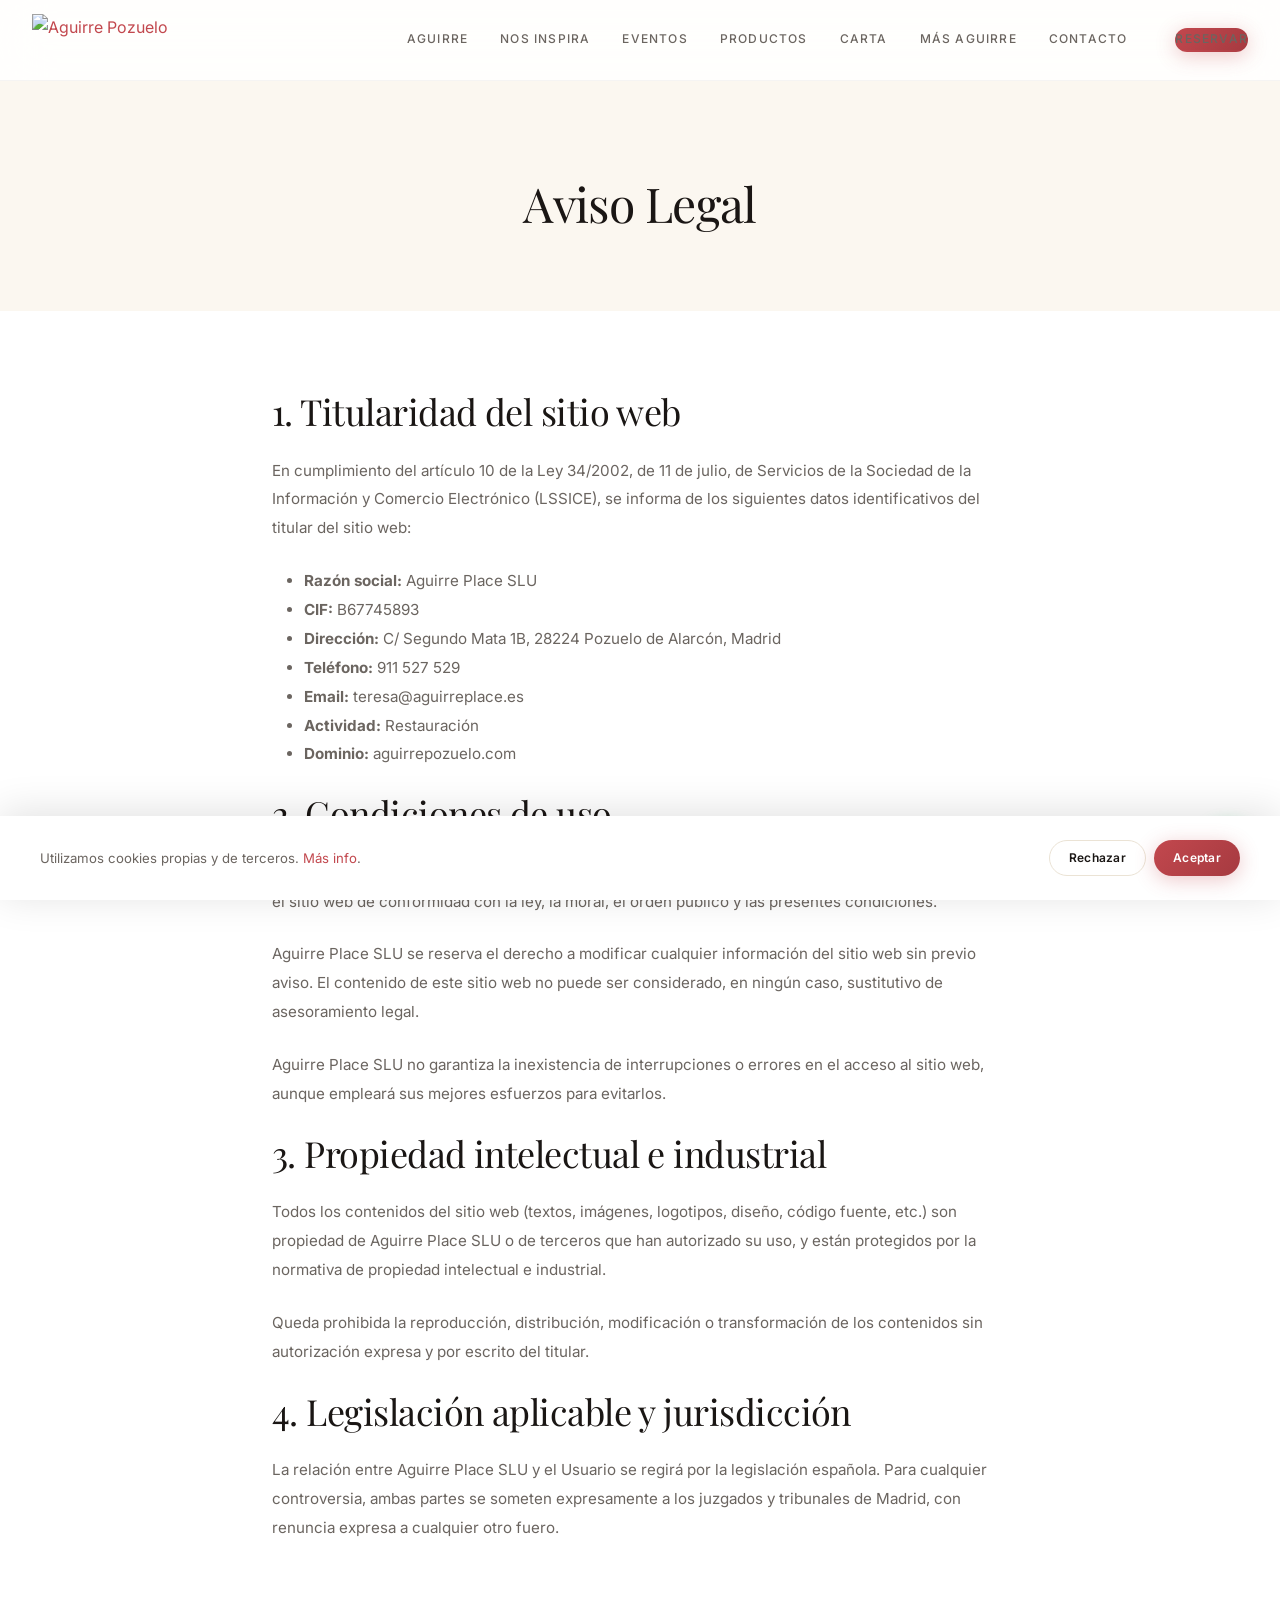
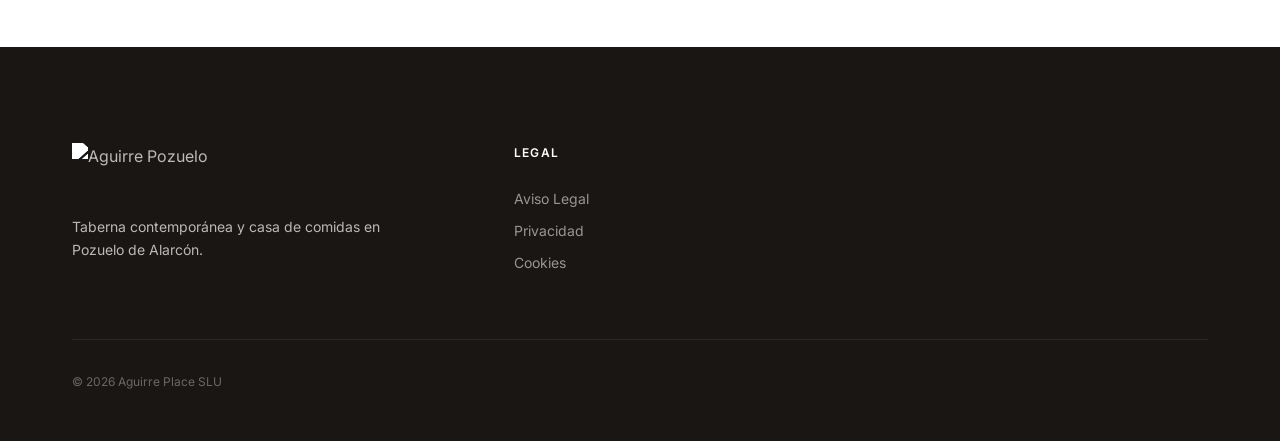
==== commit f817812b: "feat: trust bar clickable, WhatsApp SVG, logo original, colores marca, hero 4.5s - Trust bar y press" ====
--- a/aviso-legal.html
+++ b/aviso-legal.html
@@ -1,4 +1,4 @@
-<!DOCTYPE html>
+﻿<!DOCTYPE html>
 <html lang="es">
 <head>
   <meta charset="UTF-8">
@@ -15,8 +15,8 @@
   <header class="site-header">
     <div class="header-inner">
       <a href="index.html" class="header-logo" aria-label="Aguirre Pozuelo — Inicio">
-        <span style="font-family:var(--font-display);font-size:1.4rem;font-weight:700;color:var(--color-ink);">AGUIRRE</span>
-        <span style="font-size:0.6rem;text-transform:uppercase;letter-spacing:0.2em;color:var(--color-stone-light);display:block;">Pozuelo</span>
+        <img src="https://aguirrepozuelo.com/wp-content/uploads/2022/12/Aguirre-Pozuelo-Logo-264x300.png" alt="Aguirre Pozuelo" style="height:52px;width:auto;">
+        
       </a>
       <button class="nav-toggle" aria-label="Abrir menú" aria-expanded="false"><span></span><span></span><span></span></button>
       <nav class="nav-main" role="navigation" aria-label="Navegación principal">
@@ -63,7 +63,7 @@
   <footer class="site-footer">
     <div class="container">
       <div class="footer-grid">
-        <div><div class="footer-logo"><span style="font-family:var(--font-display);font-size:1.4rem;font-weight:700;color:var(--color-white);">AGUIRRE</span><span style="font-size:0.6rem;text-transform:uppercase;letter-spacing:0.2em;color:rgba(255,255,255,0.4);display:block;">Pozuelo</span></div><p class="footer-about">Taberna contemporánea y casa de comidas en Pozuelo de Alarcón.</p></div>
+        <div><div class="footer-logo"><img src="https://aguirrepozuelo.com/wp-content/uploads/2022/12/Aguirre-logo-horizontal-footer.png" alt="Aguirre Pozuelo" style="height:48px;width:auto;filter:brightness(0) invert(1);"></div><p class="footer-about">Taberna contemporánea y casa de comidas en Pozuelo de Alarcón.</p></div>
         <div><div class="footer-title">Legal</div><ul class="footer-links"><li><a href="aviso-legal.html">Aviso Legal</a></li><li><a href="politica-privacidad.html">Privacidad</a></li><li><a href="politica-cookies.html">Cookies</a></li></ul></div>
       </div>
       <div class="footer-bottom"><span>© <span data-year>2025</span> Aguirre Place SLU</span></div>
@@ -71,7 +71,7 @@
   </footer>
   <a href="#" class="back-to-top" aria-label="Volver arriba">↑</a>
   <div class="whatsapp-tooltip">¿Hablamos?</div>
-  <a href="https://wa.me/34911527529" class="whatsapp-float" target="_blank" rel="noopener" aria-label="Contactar por WhatsApp"><span style="font-size:1.5rem;">💬</span></a>
+  <a href="https://wa.me/34911527529" class="whatsapp-float" target="_blank" rel="noopener" aria-label="Contactar por WhatsApp"><svg xmlns="http://www.w3.org/2000/svg" viewBox="0 0 24 24" width="26" height="26" fill="white"><path d="M17.472 14.382c-.297-.149-1.758-.867-2.03-.967-.273-.099-.471-.148-.67.15-.197.297-.767.966-.94 1.164-.173.199-.347.223-.644.075-.297-.15-1.255-.463-2.39-1.475-.883-.788-1.48-1.761-1.653-2.059-.173-.297-.018-.458.13-.606.134-.133.298-.347.446-.52.149-.174.198-.298.298-.497.099-.198.05-.371-.025-.52-.075-.149-.669-1.612-.916-2.207-.242-.579-.487-.5-.669-.51-.173-.008-.371-.01-.57-.01-.198 0-.52.074-.792.372-.272.297-1.04 1.016-1.04 2.479 0 1.462 1.065 2.875 1.213 3.074.149.198 2.096 3.2 5.077 4.487.709.306 1.262.489 1.694.625.712.227 1.36.195 1.871.118.571-.085 1.758-.719 2.006-1.413.248-.694.248-1.289.173-1.413-.074-.124-.272-.198-.57-.347m-5.421 7.403h-.004a9.87 9.87 0 0 1-5.031-1.378l-.361-.214-3.741.982.998-3.648-.235-.374a9.86 9.86 0 0 1-1.51-5.26c.001-5.45 4.436-9.884 9.888-9.884 2.64 0 5.122 1.03 6.988 2.898a9.825 9.825 0 0 1 2.893 6.994c-.003 5.45-4.437 9.884-9.885 9.884m8.413-18.297A11.815 11.815 0 0 0 12.05 0C5.495 0 .16 5.335.157 11.892c0 2.096.547 4.142 1.588 5.945L.057 24l6.305-1.654a11.882 11.882 0 0 0 5.683 1.448h.005c6.554 0 11.89-5.335 11.893-11.893a11.821 11.821 0 0 0-3.48-8.413z"/></svg></a>
   <div class="cookie-banner" role="dialog"><div class="cookie-banner-inner"><p>Utilizamos cookies propias y de terceros. <a href="politica-cookies.html">Más info</a>.</p><div class="cookie-banner-actions"><button class="btn btn--outline cookie-reject" style="font-size:0.75rem;padding:0.6rem 1.2rem;">Rechazar</button><button class="btn btn--primary cookie-accept" style="font-size:0.75rem;padding:0.6rem 1.2rem;">Aceptar</button></div></div></div>
   <script src="js/main.js"></script>
 </body>
--- a/css/style.css
+++ b/css/style.css
@@ -14,24 +14,26 @@
   --color-ink-light: #2C2825;
   --color-stone: #6B6560;
   --color-stone-light: #9A9490;
-  --color-terracotta: #B35E3A;
-  --color-terracotta-dark: #93482A;
-  --color-terracotta-light: #C87A5A;
+  --color-terracotta: #C2484E;
+  --color-terracotta-dark: #A63A40;
+  --color-terracotta-light: #D46B70;
   --color-olive: #6B7053;
   --color-olive-light: #8A8F72;
   --color-gold: #C9A84C;
   --color-gold-light: #D4B55A;
   --color-gold-pale: #FDF6E5;
-  --color-basque-red: #B5343A;
+  --color-basque-red: #C2484E;
   --color-basque-green: #2D4A3E;
-  --color-wine: #722F37;
+  --color-wine: #8B2D34;
+  --color-navy: #264282;
+  --color-navy-dark: #1B3060;
   --color-success: #2D6A4F;
   --color-error: #C13838;
   --color-whatsapp: #25D366;
   --color-whatsapp-dark: #1EA84E;
 
   /* === Gradients === */
-  --gradient-warm: linear-gradient(135deg, #B35E3A 0%, #93482A 100%);
+  --gradient-warm: linear-gradient(135deg, #C2484E 0%, #A63A40 100%);
   --gradient-gold: linear-gradient(135deg, #C9A84C 0%, #D4B55A 100%);
   --gradient-dark: linear-gradient(165deg, #1A1614 0%, #2D2020 50%, #1A1010 100%);
   --gradient-cream: linear-gradient(180deg, #FBF7F0 0%, #FFFFFF 100%);
@@ -86,7 +88,7 @@
   --shadow-md: 0 4px 16px rgba(0, 0, 0, 0.07);
   --shadow-lg: 0 12px 40px rgba(0, 0, 0, 0.1);
   --shadow-xl: 0 24px 64px rgba(0, 0, 0, 0.14);
-  --shadow-glow-terracotta: 0 4px 20px rgba(179, 94, 58, 0.3);
+  --shadow-glow-terracotta: 0 4px 20px rgba(194, 72, 78, 0.3);
   --shadow-glow-gold: 0 4px 20px rgba(201, 168, 76, 0.3);
 
   /* === Borders === */
@@ -304,7 +306,7 @@
 
 .btn--primary:hover {
   transform: translateY(-3px);
-  box-shadow: 0 12px 36px rgba(179, 94, 58, 0.4), 0 4px 12px rgba(179, 94, 58, 0.15);
+  box-shadow: 0 12px 36px rgba(194, 72, 78, 0.4), 0 4px 12px rgba(194, 72, 78, 0.15);
   color: var(--color-white);
 }
 
@@ -439,7 +441,22 @@
   padding: 0 var(--space-xl);
 }
 
-.header-logo img { height: 52px; width: auto; }
+.header-logo img {
+  height: 52px;
+  width: auto;
+  display: block;
+}
+
+.header-logo {
+  display: flex;
+  align-items: center;
+}
+
+.footer-logo img {
+  height: 48px;
+  width: auto;
+  display: block;
+}
 
 .nav-main {
   display: flex;
@@ -680,6 +697,38 @@
   animation-delay: 0.6s;
 }
 
+/* Hero-specific button refinements */
+.hero__actions .btn--primary {
+  font-size: 0.9375rem;
+  letter-spacing: 0.03em;
+  padding: 1rem 2.4rem;
+  box-shadow: 0 4px 24px rgba(194, 72, 78, 0.4), 0 1px 4px rgba(0,0,0,0.1);
+  font-weight: 600;
+}
+
+.hero__actions .btn--primary:hover {
+  transform: translateY(-4px);
+  box-shadow: 0 14px 40px rgba(194, 72, 78, 0.5), 0 6px 16px rgba(194, 72, 78, 0.2);
+}
+
+.hero__actions .btn--outline-light {
+  font-size: 0.9375rem;
+  letter-spacing: 0.03em;
+  padding: 1rem 2.4rem;
+  font-weight: 500;
+  border: 1.5px solid rgba(255, 255, 255, 0.3);
+  background: rgba(255, 255, 255, 0.08);
+  backdrop-filter: blur(12px);
+  -webkit-backdrop-filter: blur(12px);
+}
+
+.hero__actions .btn--outline-light:hover {
+  background: rgba(255, 255, 255, 0.16);
+  border-color: rgba(255, 255, 255, 0.55);
+  transform: translateY(-3px);
+  box-shadow: 0 8px 32px rgba(0, 0, 0, 0.2);
+}
+
 /* Trust bar inside hero */
 .hero__trust {
   display: inline-flex;
@@ -704,6 +753,20 @@
 }
 
 .hero__trust-item img { height: 26px; width: auto; opacity: 0.8; }
+
+.hero__trust-item--link {
+  text-decoration: none;
+  color: inherit;
+  transition: all 0.3s ease;
+  padding: 4px 10px;
+  border-radius: var(--radius-sm);
+  margin: -4px -10px;
+}
+
+.hero__trust-item--link:hover {
+  color: var(--color-gold);
+  background: rgba(255, 255, 255, 0.08);
+}
 
 .hero__trust-rating {
   display: flex;
@@ -1139,6 +1202,19 @@
 
 .press-bar-item:hover img { opacity: 0.9; }
 
+.press-bar-item--link {
+  text-decoration: none;
+  color: inherit;
+  transition: all 0.3s ease;
+  cursor: pointer;
+}
+
+.press-bar-item--link:hover {
+  color: var(--color-terracotta);
+}
+
+.press-bar-item--link:hover img { opacity: 1; }
+
 /* =================================================================
    EVENTS
    ================================================================= */
@@ -1439,7 +1515,7 @@
 .form-group textarea:focus,
 .form-group select:focus {
   border-color: var(--color-terracotta);
-  box-shadow: 0 0 0 4px rgba(179, 94, 58, 0.12);
+  box-shadow: 0 0 0 4px rgba(194, 72, 78, 0.12);
 }
 
 .form-group textarea { min-height: 100px; resize: vertical; }
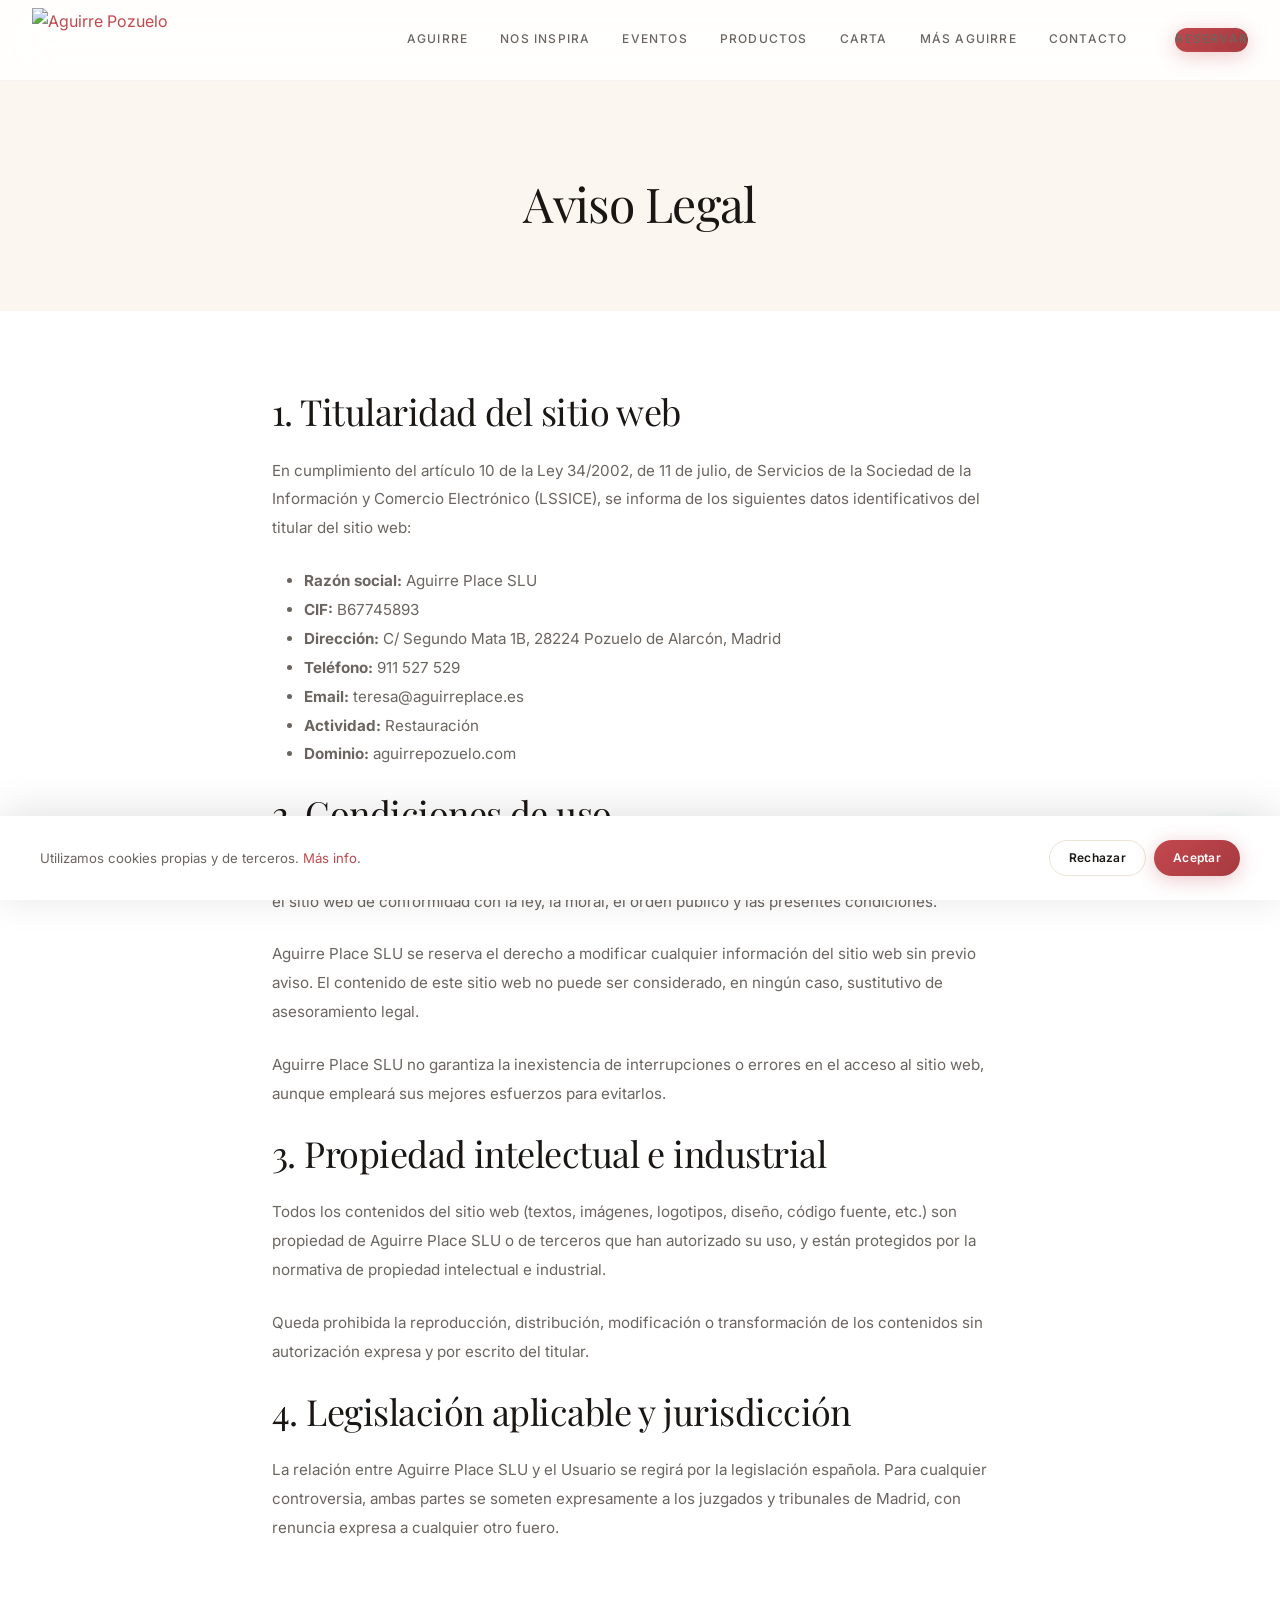
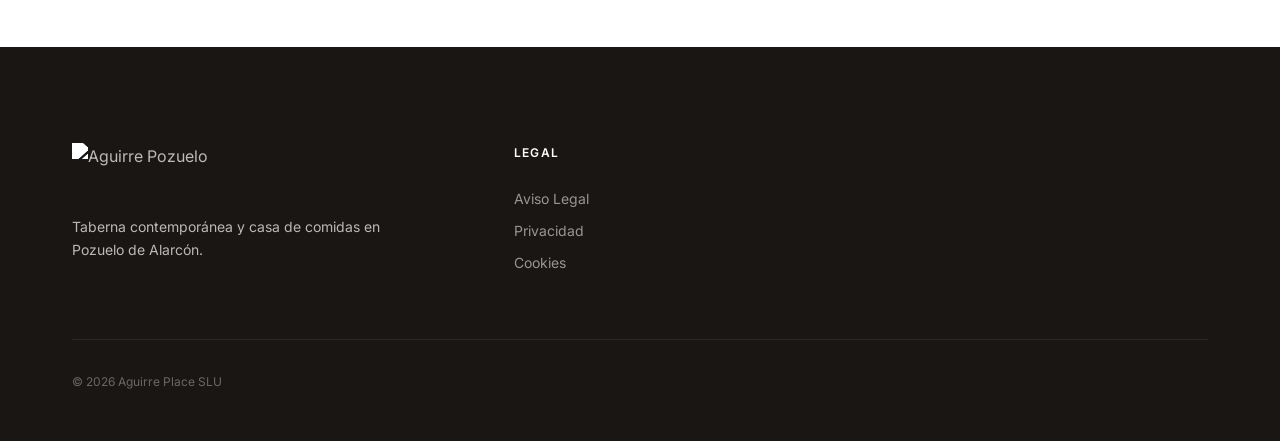
==== commit 4818a28f: "feat: rediseño press bar profesional, hero refinado, logo grande, fotos HD Press bar: sin emojis, ba" ====
--- a/aviso-legal.html
+++ b/aviso-legal.html
@@ -15,7 +15,7 @@
   <header class="site-header">
     <div class="header-inner">
       <a href="index.html" class="header-logo" aria-label="Aguirre Pozuelo — Inicio">
-        <img src="https://aguirrepozuelo.com/wp-content/uploads/2022/12/Aguirre-Pozuelo-Logo-264x300.png" alt="Aguirre Pozuelo" style="height:52px;width:auto;">
+        <img src="https://aguirrepozuelo.com/wp-content/uploads/2022/12/Aguirre-Pozuelo-Logo-264x300.png" alt="Aguirre Pozuelo" style="height:65px;width:auto;">
         
       </a>
       <button class="nav-toggle" aria-label="Abrir menú" aria-expanded="false"><span></span><span></span><span></span></button>
--- a/css/style.css
+++ b/css/style.css
@@ -442,7 +442,7 @@
 }
 
 .header-logo img {
-  height: 52px;
+  height: 65px;
   width: auto;
   display: block;
 }
@@ -516,7 +516,7 @@
   position: relative;
   width: 100%;
   height: 100vh;
-  min-height: 650px;
+  min-height: 700px;
   display: flex;
   align-items: center;
   justify-content: center;
@@ -581,7 +581,7 @@
 /* Dot indicators */
 .hero__dots {
   position: absolute;
-  bottom: 6rem;
+  bottom: 4rem;
   left: 50%;
   transform: translateX(-50%);
   z-index: 5;
@@ -615,7 +615,7 @@
   transform: translateY(28px);
   animation: heroFadeUp 0.9s cubic-bezier(0.25, 0.46, 0.45, 0.94) forwards;
   animation-delay: 0.55s;
-  margin-bottom: var(--space-xl);
+  margin-bottom: var(--space-lg);
   text-shadow: 0 1px 8px rgba(0, 0, 0, 0.35);
 }
 
@@ -655,7 +655,7 @@
   letter-spacing: 0.22em;
   text-transform: uppercase;
   color: var(--color-gold);
-  margin-bottom: var(--space-lg);
+  margin-bottom: var(--space-md);
   text-shadow: 0 1px 4px rgba(0, 0, 0, 0.3);
   animation-delay: 0.15s;
 }
@@ -665,7 +665,7 @@
   font-size: clamp(2.8rem, 6.5vw, 5rem);
   line-height: 1.06;
   color: var(--color-white);
-  margin-bottom: var(--space-lg);
+  margin-bottom: var(--space-md);
   font-weight: 400;
   letter-spacing: -0.02em;
   text-shadow: 0 4px 60px rgba(0, 0, 0, 0.4), 0 2px 8px rgba(0, 0, 0, 0.3);
@@ -682,7 +682,7 @@
   font-size: clamp(0.95rem, 1.3vw, 1.15rem);
   color: rgba(255, 255, 255, 0.8);
   max-width: 560px;
-  margin: 0 auto var(--space-2xl);
+  margin: 0 auto var(--space-xl);
   line-height: 1.7;
   text-shadow: 0 1px 8px rgba(0, 0, 0, 0.35);
   animation-delay: 0.45s;
@@ -693,79 +693,110 @@
   gap: var(--space-md);
   justify-content: center;
   flex-wrap: wrap;
-  margin-bottom: var(--space-3xl);
+  margin-bottom: var(--space-2xl);
   animation-delay: 0.6s;
 }
 
-/* Hero-specific button refinements */
+/* Hero-specific button refinements — diseño premium */
 .hero__actions .btn--primary {
-  font-size: 0.9375rem;
-  letter-spacing: 0.03em;
-  padding: 1rem 2.4rem;
-  box-shadow: 0 4px 24px rgba(194, 72, 78, 0.4), 0 1px 4px rgba(0,0,0,0.1);
+  font-size: 0.85rem;
+  letter-spacing: 0.06em;
+  text-transform: uppercase;
+  padding: 0.9rem 2rem;
   font-weight: 600;
+  border-radius: 4px;
+  background: var(--color-white);
+  color: var(--color-ink);
+  box-shadow: 0 2px 20px rgba(0,0,0,0.15);
 }
 
 .hero__actions .btn--primary:hover {
-  transform: translateY(-4px);
-  box-shadow: 0 14px 40px rgba(194, 72, 78, 0.5), 0 6px 16px rgba(194, 72, 78, 0.2);
+  transform: translateY(-2px);
+  box-shadow: 0 6px 28px rgba(0,0,0,0.25);
+  color: var(--color-ink);
 }
 
 .hero__actions .btn--outline-light {
-  font-size: 0.9375rem;
-  letter-spacing: 0.03em;
-  padding: 1rem 2.4rem;
+  font-size: 0.85rem;
+  letter-spacing: 0.06em;
+  text-transform: uppercase;
+  padding: 0.9rem 2rem;
   font-weight: 500;
-  border: 1.5px solid rgba(255, 255, 255, 0.3);
-  background: rgba(255, 255, 255, 0.08);
-  backdrop-filter: blur(12px);
-  -webkit-backdrop-filter: blur(12px);
+  border-radius: 4px;
+  border: 1px solid rgba(255, 255, 255, 0.4);
+  background: transparent;
+  color: var(--color-white);
 }
 
 .hero__actions .btn--outline-light:hover {
-  background: rgba(255, 255, 255, 0.16);
-  border-color: rgba(255, 255, 255, 0.55);
-  transform: translateY(-3px);
-  box-shadow: 0 8px 32px rgba(0, 0, 0, 0.2);
-}
-
-/* Trust bar inside hero */
+  background: rgba(255, 255, 255, 0.1);
+  border-color: rgba(255, 255, 255, 0.7);
+  transform: translateY(-2px);
+}
+
+/* Trust bar inside hero — diseño limpio con badges */
 .hero__trust {
   display: inline-flex;
   flex-wrap: wrap;
   align-items: center;
   justify-content: center;
-  gap: var(--space-xl);
-  padding-top: var(--space-xl);
-  border-top: 1px solid rgba(255, 255, 255, 0.15);
+  gap: 0.6rem;
+  padding-top: var(--space-lg);
+  border-top: 1px solid rgba(255, 255, 255, 0.12);
   animation-delay: 0.75s;
 }
 
 .hero__trust-item {
   display: flex;
   align-items: center;
-  gap: var(--space-sm);
-  font-size: var(--text-xs);
+  gap: 0.4rem;
+  font-size: 0.7rem;
   font-weight: 500;
-  color: rgba(255, 255, 255, 0.7);
+  color: rgba(255, 255, 255, 0.75);
   text-transform: uppercase;
-  letter-spacing: 0.08em;
-}
-
-.hero__trust-item img { height: 26px; width: auto; opacity: 0.8; }
+  letter-spacing: 0.06em;
+  text-decoration: none;
+}
 
 .hero__trust-item--link {
-  text-decoration: none;
-  color: inherit;
   transition: all 0.3s ease;
-  padding: 4px 10px;
-  border-radius: var(--radius-sm);
-  margin: -4px -10px;
 }
 
 .hero__trust-item--link:hover {
   color: var(--color-gold);
-  background: rgba(255, 255, 255, 0.08);
+}
+
+.hero__trust-badge {
+  height: 22px;
+  width: auto;
+  opacity: 0.85;
+  object-fit: contain;
+  border-radius: 2px;
+}
+
+.hero__trust-badge--round {
+  border-radius: 50%;
+  height: 22px;
+  width: 22px;
+  object-fit: cover;
+}
+
+.hero__trust-sep {
+  color: rgba(255, 255, 255, 0.3);
+  font-size: 0.6rem;
+  line-height: 1;
+}
+
+.hero__trust-stars {
+  color: var(--color-gold);
+  font-size: 0.7rem;
+  letter-spacing: 1.5px;
+}
+
+.hero__trust-price {
+  color: var(--color-gold);
+  font-weight: 600;
+  font-size: 0.8rem;
 }
 
 .hero__trust-rating {
@@ -1165,12 +1196,12 @@
 }
 
 /* =================================================================
-   PRESS / RECOGNITION BAR
+   PRESS / RECOGNITION BAR — Diseño editorial profesional
    ================================================================= */
 .press-bar {
   background-color: var(--color-white);
-  border-bottom: 1px solid rgba(0, 0, 0, 0.05);
-  padding: var(--space-xl) 0;
+  border-bottom: 1px solid rgba(0, 0, 0, 0.06);
+  padding: 1.25rem 0;
 }
 
 .press-bar-inner {
@@ -1178,42 +1209,76 @@
   flex-wrap: wrap;
   align-items: center;
   justify-content: center;
-  gap: var(--space-3xl);
+  gap: 1.5rem;
 }
 
 .press-bar-item {
   display: flex;
-  flex-direction: column;
-  align-items: center;
-  gap: var(--space-xs);
-  font-size: 0.7rem;
+  align-items: center;
+  gap: 0.6rem;
+  font-size: 0.72rem;
   font-weight: 500;
   text-transform: uppercase;
-  letter-spacing: 0.1em;
-  color: var(--color-stone-light);
-}
-
-.press-bar-item img {
-  height: 32px;
-  width: auto;
-  opacity: 0.6;
-  transition: opacity var(--duration-fast) var(--ease-out);
-}
-
-.press-bar-item:hover img { opacity: 0.9; }
+  letter-spacing: 0.08em;
+  color: var(--color-stone);
+  text-decoration: none;
+  white-space: nowrap;
+}
 
 .press-bar-item--link {
-  text-decoration: none;
-  color: inherit;
-  transition: all 0.3s ease;
   cursor: pointer;
+  transition: color 0.3s ease;
+  color: var(--color-stone);
 }
 
 .press-bar-item--link:hover {
   color: var(--color-terracotta);
 }
 
-.press-bar-item--link:hover img { opacity: 1; }
+.press-bar-badge {
+  height: 28px;
+  width: auto;
+  border-radius: 3px;
+  opacity: 0.85;
+  transition: opacity 0.3s ease;
+  object-fit: contain;
+}
+
+.press-bar-badge--round {
+  border-radius: 50%;
+  height: 28px;
+  width: 28px;
+  object-fit: cover;
+}
+
+.press-bar-item--link:hover .press-bar-badge {
+  opacity: 1;
+}
+
+.press-bar-divider {
+  width: 1px;
+  height: 20px;
+  background: rgba(0, 0, 0, 0.1);
+  flex-shrink: 0;
+}
+
+.press-bar-icon {
+  font-size: 0.6rem;
+  font-weight: 700;
+  line-height: 1.2;
+  text-align: center;
+  color: var(--color-stone-light);
+  letter-spacing: 0.05em;
+}
+
+@media (max-width: 768px) {
+  .press-bar-inner {
+    gap: 1rem;
+  }
+  .press-bar-divider {
+    display: none;
+  }
+}
 
 /* =================================================================
    EVENTS
@@ -2161,6 +2226,11 @@
 
   .hero__title { font-size: clamp(2.2rem, 8vw, 3rem); }
   .hero-image { display: none; }
+  .hero__dots { bottom: 3rem; }
+  .hero__scroll { bottom: 1rem; }
+  .hero__content { padding: 0 var(--space-md); }
+  .hero__trust { gap: 0.6rem; }
+  .hero__trust-item { font-size: 0.65rem; }
 
   .hero-content { text-align: center; }
   .hero-title { max-width: 100%; }
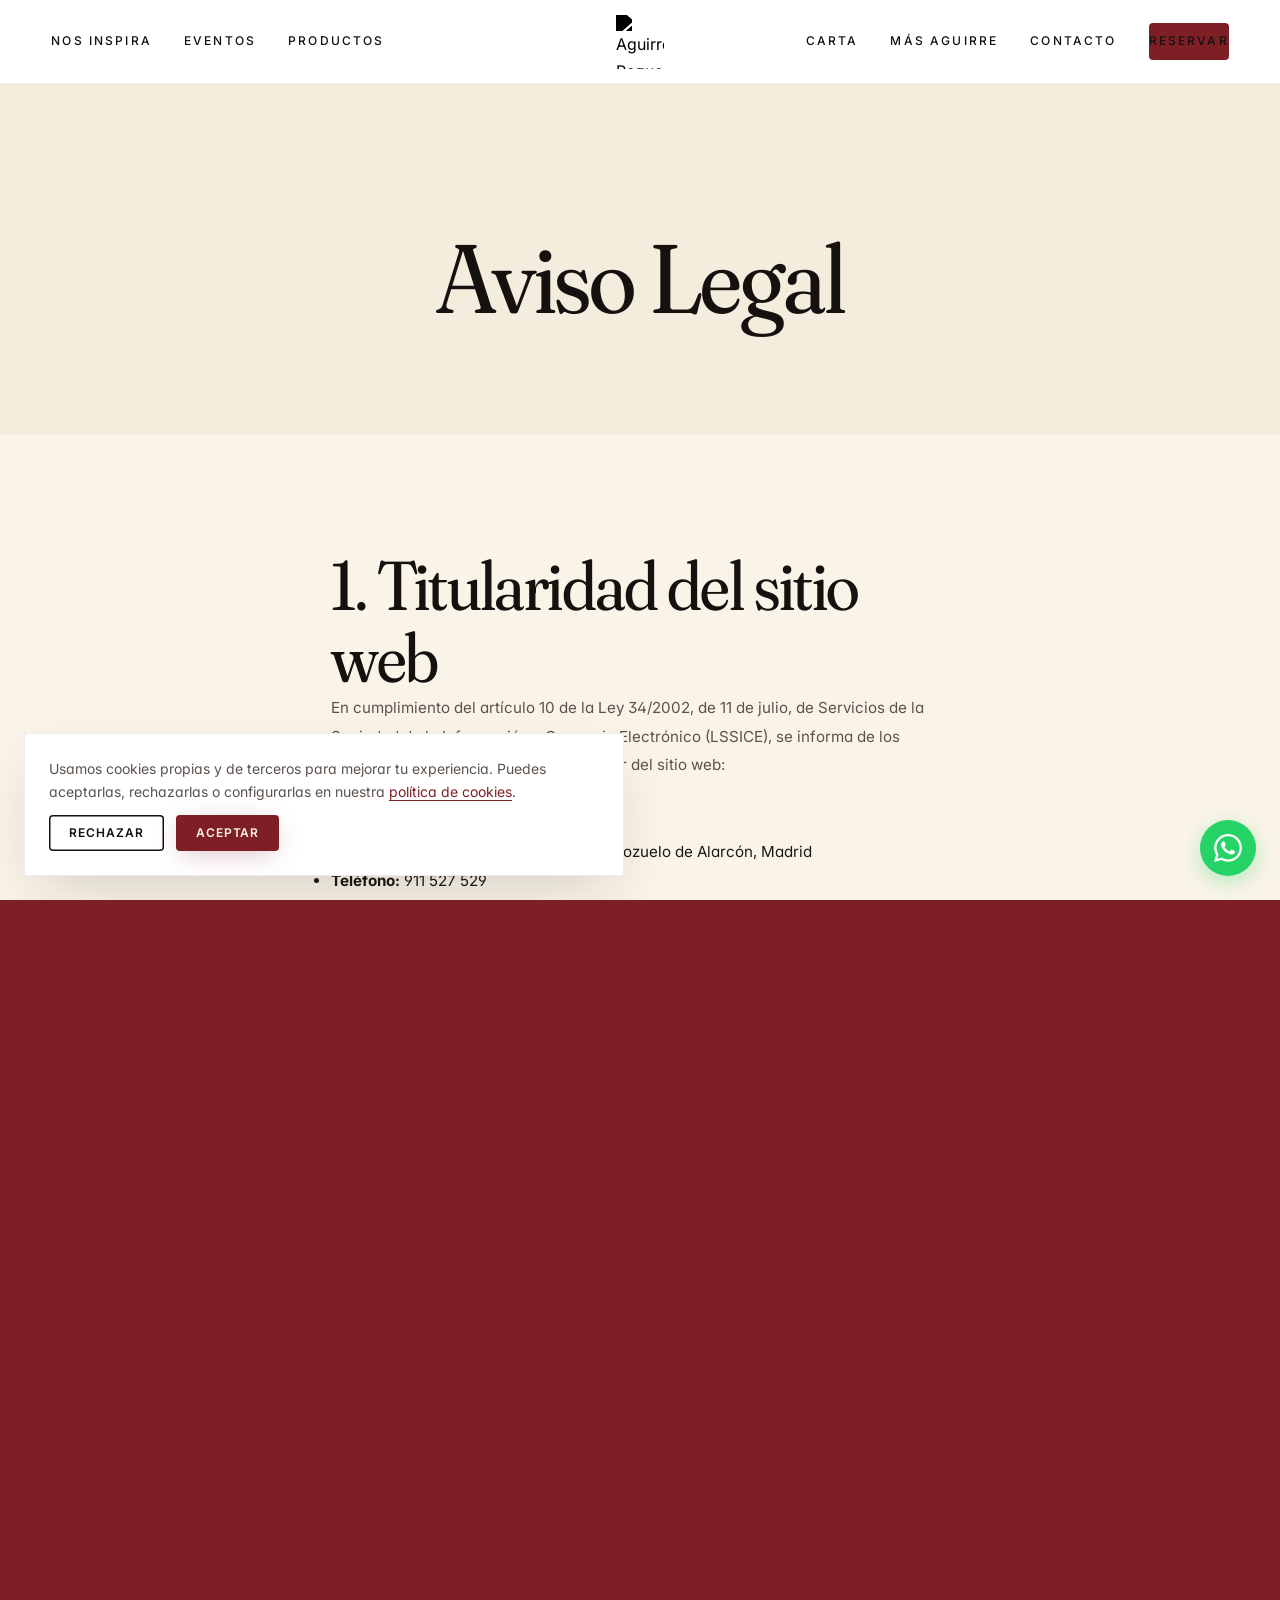
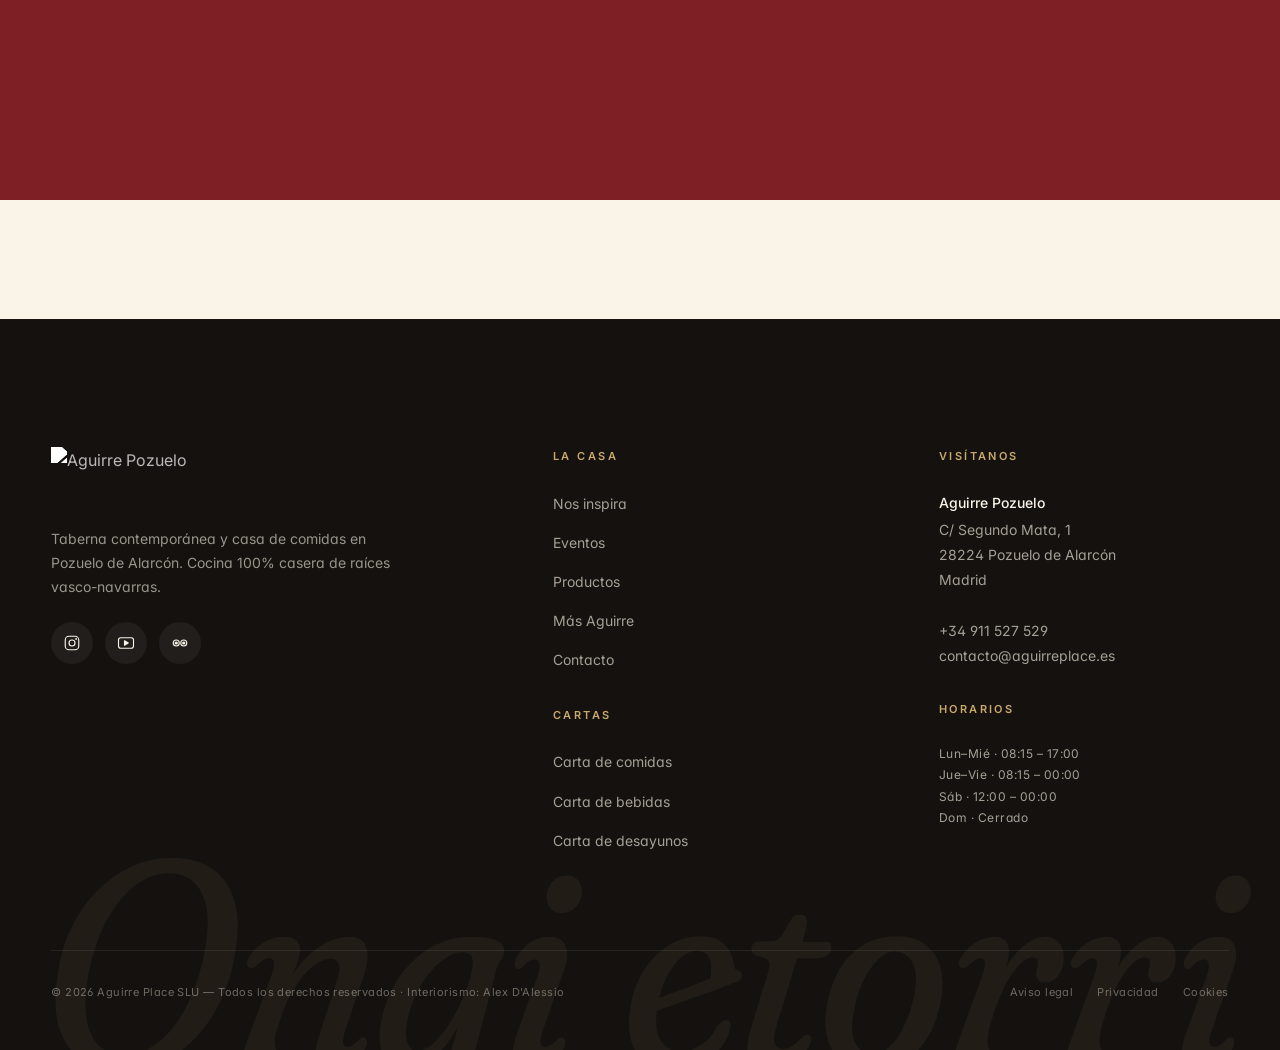
==== commit 8d415587: "feat(pages): unified header/footer + SEO infrastructure - Inner pages migrated to new site-header (3" ====
--- a/aviso-legal.html
+++ b/aviso-legal.html
@@ -1,4 +1,4 @@
-﻿<!DOCTYPE html>
+<!DOCTYPE html>
 <html lang="es">
 <head>
   <meta charset="UTF-8">
@@ -7,23 +7,50 @@
   <title>Aviso Legal | Aguirre Pozuelo</title>
   <link rel="preconnect" href="https://fonts.googleapis.com">
   <link rel="preconnect" href="https://fonts.gstatic.com" crossorigin>
-  <link href="https://fonts.googleapis.com/css2?family=Playfair+Display:ital,wght@0,400;0,600;0,700;1,400;1,600&family=Inter:wght@400;500;600;700&display=swap" rel="stylesheet">
+  <meta name="theme-color" content="#7E1F26"><link rel="preconnect" href="https://aguirrepozuelo.com" crossorigin><link href="https://fonts.googleapis.com/css2?family=Fraunces:ital,opsz,wght,SOFT@0,9..144,300..700,30..100;1,9..144,300..700,30..100&family=Inter:wght@400;500;600;700&family=Cormorant+Garamond:ital,wght@0,400;0,500;1,400;1,500&display=swap" rel="stylesheet"><link rel="icon" type="image/png" href="https://aguirrepozuelo.com/wp-content/uploads/2022/12/Aguirre-Pozuelo-Logo-264x300.png">
   <link rel="stylesheet" href="css/style.css">
 </head>
-<body>
-  <a href="#main-content" class="sr-only" style="position:absolute;top:0;left:0;z-index:9999;background:var(--color-ink);color:white;padding:12px 20px;font-weight:600;">Saltar al contenido</a>
-  <header class="site-header">
-    <div class="header-inner">
-      <a href="index.html" class="header-logo" aria-label="Aguirre Pozuelo — Inicio">
-        <img src="https://aguirrepozuelo.com/wp-content/uploads/2022/12/Aguirre-Pozuelo-Logo-264x300.png" alt="Aguirre Pozuelo" style="height:65px;width:auto;">
-        
+<body class="has-solid-header">
+  <div class="page-curtain" id="pageCurtain" aria-hidden="true"></div>
+  <a href="#main-content" class="skip-link">Saltar al contenido</a>
+  <header class="site-header" id="siteHeader" role="banner">
+    <div class="site-header__inner">
+      <nav class="site-header__nav-left" aria-label="Navegación principal">
+        <a href="nos-inspira.html">Nos inspira</a>
+        <a href="eventos.html">Eventos</a>
+        <a href="productos.html">Productos</a>
+      </nav>
+      <a href="index.html" class="site-header__logo" aria-label="Aguirre Pozuelo — Inicio">
+        <img src="https://aguirrepozuelo.com/wp-content/uploads/2022/12/Aguirre-Pozuelo-Logo-264x300.png" alt="Aguirre Pozuelo" width="180" height="200">
       </a>
-      <button class="nav-toggle" aria-label="Abrir menú" aria-expanded="false"><span></span><span></span><span></span></button>
-      <nav class="nav-main" role="navigation" aria-label="Navegación principal">
-        <a href="index.html">Aguirre</a><a href="nos-inspira.html">Nos inspira</a><a href="eventos.html">Eventos</a><a href="productos.html">Productos</a><a href="carta-comida.html">Carta</a><a href="blog.html">Más Aguirre</a><a href="contacto.html">Contacto</a><a href="contacto.html#booking" class="btn btn--primary">Reservar</a>
+      <nav class="site-header__nav" aria-label="Navegación secundaria">
+        <a href="carta-comida.html">Carta</a>
+        <a href="blog.html">Más Aguirre</a>
+        <a href="contacto.html">Contacto</a>
+        <a href="contacto.html#booking" class="site-header__cta">Reservar</a>
       </nav>
+      <button class="nav-toggle" id="navToggle" aria-label="Abrir menú" aria-expanded="false" aria-controls="mobileNav">
+        <span></span><span></span><span></span>
+      </button>
     </div>
   </header>
+  <nav class="mobile-nav" id="mobileNav" aria-label="Navegación móvil">
+  <ul class="mobile-nav__list">
+    <li><a href="index.html">Inicio</a></li>
+    <li><a href="nos-inspira.html"><em>Nos</em> inspira</a></li>
+    <li><a href="eventos.html">Eventos</a></li>
+    <li><a href="productos.html">Productos</a></li>
+    <li><a href="carta-comida.html">Carta</a></li>
+    <li><a href="blog.html">Más Aguirre</a></li>
+    <li><a href="contacto.html">Contacto</a></li>
+    <li><a href="contacto.html#booking"><em>Reservar</em> mesa</a></li>
+  </ul>
+  <div class="mobile-nav__footer">
+    <span>C/ Segundo Mata, 1 · 28224 Pozuelo de Alarcón</span>
+    <a href="tel:+34911527529">+34 911 527 529</a>
+    <a href="mailto:contacto@aguirreplace.es">contacto@aguirreplace.es</a>
+  </div>
+</nav>
 
   <main id="main-content">
     <section class="page-header">
@@ -60,19 +87,78 @@
     </section>
   </main>
 
-  <footer class="site-footer">
-    <div class="container">
-      <div class="footer-grid">
-        <div><div class="footer-logo"><img src="https://aguirrepozuelo.com/wp-content/uploads/2022/12/Aguirre-logo-horizontal-footer.png" alt="Aguirre Pozuelo" style="height:48px;width:auto;filter:brightness(0) invert(1);"></div><p class="footer-about">Taberna contemporánea y casa de comidas en Pozuelo de Alarcón.</p></div>
-        <div><div class="footer-title">Legal</div><ul class="footer-links"><li><a href="aviso-legal.html">Aviso Legal</a></li><li><a href="politica-privacidad.html">Privacidad</a></li><li><a href="politica-cookies.html">Cookies</a></li></ul></div>
+  <footer class="site-footer" role="contentinfo">
+  <span class="site-footer__ongi" aria-hidden="true">Ongi etorri</span>
+  <div class="container">
+    <div class="site-footer__grid">
+      <div class="site-footer__brand">
+        <img src="https://aguirrepozuelo.com/wp-content/uploads/2022/12/Aguirre-logo-horizontal-footer.png" alt="Aguirre Pozuelo">
+        <p class="site-footer__about">Taberna contemporánea y casa de comidas en Pozuelo de Alarcón. Cocina 100% casera de raíces vasco-navarras.</p>
+        <div class="site-footer__social">
+          <a href="https://www.instagram.com/aguirre_pozuelo" target="_blank" rel="noopener" aria-label="Instagram"><svg viewBox="0 0 24 24" fill="none" stroke="currentColor" stroke-linecap="round" stroke-linejoin="round"><rect x="3" y="3" width="18" height="18" rx="5"/><circle cx="12" cy="12" r="4"/><circle cx="17.5" cy="6.5" r="0.5" fill="currentColor"/></svg></a>
+          <a href="https://www.youtube.com/@aguirreplace" target="_blank" rel="noopener" aria-label="YouTube"><svg viewBox="0 0 24 24" fill="none" stroke="currentColor" stroke-linecap="round" stroke-linejoin="round"><rect x="2" y="5" width="20" height="14" rx="3"/><path d="m10 9 5 3-5 3z" fill="currentColor"/></svg></a>
+          <a href="https://www.tripadvisor.es/Restaurant_Review-g644357-d23423456-Reviews-Aguirre_Pozuelo-Pozuelo_de_Alarcon.html" target="_blank" rel="noopener" aria-label="TripAdvisor"><svg viewBox="0 0 24 24" fill="none" stroke="currentColor" stroke-linecap="round" stroke-linejoin="round"><circle cx="7" cy="12" r="4"/><circle cx="17" cy="12" r="4"/><circle cx="7" cy="12" r="1.4" fill="currentColor"/><circle cx="17" cy="12" r="1.4" fill="currentColor"/></svg></a>
+        </div>
       </div>
-      <div class="footer-bottom"><span>© <span data-year>2025</span> Aguirre Place SLU</span></div>
+      <div>
+        <div class="site-footer__col-title">La casa</div>
+        <ul class="site-footer__links">
+          <li><a href="nos-inspira.html">Nos inspira</a></li>
+          <li><a href="eventos.html">Eventos</a></li>
+          <li><a href="productos.html">Productos</a></li>
+          <li><a href="blog.html">Más Aguirre</a></li>
+          <li><a href="contacto.html">Contacto</a></li>
+        </ul>
+        <div class="site-footer__col-title" style="margin-top: var(--s-6);">Cartas</div>
+        <ul class="site-footer__links">
+          <li><a href="carta-comida.html">Carta de comidas</a></li>
+          <li><a href="carta-bebidas.html">Carta de bebidas</a></li>
+          <li><a href="carta-desayunos.html">Carta de desayunos</a></li>
+        </ul>
+      </div>
+      <div>
+        <div class="site-footer__col-title">Visítanos</div>
+        <p class="site-footer__contact">
+          <strong>Aguirre Pozuelo</strong>
+          C/ Segundo Mata, 1<br>
+          28224 Pozuelo de Alarcón<br>
+          Madrid<br><br>
+          <a href="tel:+34911527529">+34 911 527 529</a><br>
+          <a href="mailto:contacto@aguirreplace.es">contacto@aguirreplace.es</a>
+        </p>
+        <div class="site-footer__col-title" style="margin-top: var(--s-6);">Horarios</div>
+        <p class="site-footer__contact" style="font-size: var(--fs-meta); letter-spacing: 0.04em;">
+          Lun–Mié · 08:15 – 17:00<br>
+          Jue–Vie · 08:15 – 00:00<br>
+          Sáb · 12:00 – 00:00<br>
+          Dom · Cerrado
+        </p>
+      </div>
     </div>
-  </footer>
-  <a href="#" class="back-to-top" aria-label="Volver arriba">↑</a>
-  <div class="whatsapp-tooltip">¿Hablamos?</div>
-  <a href="https://wa.me/34911527529" class="whatsapp-float" target="_blank" rel="noopener" aria-label="Contactar por WhatsApp"><svg xmlns="http://www.w3.org/2000/svg" viewBox="0 0 24 24" width="26" height="26" fill="white"><path d="M17.472 14.382c-.297-.149-1.758-.867-2.03-.967-.273-.099-.471-.148-.67.15-.197.297-.767.966-.94 1.164-.173.199-.347.223-.644.075-.297-.15-1.255-.463-2.39-1.475-.883-.788-1.48-1.761-1.653-2.059-.173-.297-.018-.458.13-.606.134-.133.298-.347.446-.52.149-.174.198-.298.298-.497.099-.198.05-.371-.025-.52-.075-.149-.669-1.612-.916-2.207-.242-.579-.487-.5-.669-.51-.173-.008-.371-.01-.57-.01-.198 0-.52.074-.792.372-.272.297-1.04 1.016-1.04 2.479 0 1.462 1.065 2.875 1.213 3.074.149.198 2.096 3.2 5.077 4.487.709.306 1.262.489 1.694.625.712.227 1.36.195 1.871.118.571-.085 1.758-.719 2.006-1.413.248-.694.248-1.289.173-1.413-.074-.124-.272-.198-.57-.347m-5.421 7.403h-.004a9.87 9.87 0 0 1-5.031-1.378l-.361-.214-3.741.982.998-3.648-.235-.374a9.86 9.86 0 0 1-1.51-5.26c.001-5.45 4.436-9.884 9.888-9.884 2.64 0 5.122 1.03 6.988 2.898a9.825 9.825 0 0 1 2.893 6.994c-.003 5.45-4.437 9.884-9.885 9.884m8.413-18.297A11.815 11.815 0 0 0 12.05 0C5.495 0 .16 5.335.157 11.892c0 2.096.547 4.142 1.588 5.945L.057 24l6.305-1.654a11.882 11.882 0 0 0 5.683 1.448h.005c6.554 0 11.89-5.335 11.893-11.893a11.821 11.821 0 0 0-3.48-8.413z"/></svg></a>
-  <div class="cookie-banner" role="dialog"><div class="cookie-banner-inner"><p>Utilizamos cookies propias y de terceros. <a href="politica-cookies.html">Más info</a>.</p><div class="cookie-banner-actions"><button class="btn btn--outline cookie-reject" style="font-size:0.75rem;padding:0.6rem 1.2rem;">Rechazar</button><button class="btn btn--primary cookie-accept" style="font-size:0.75rem;padding:0.6rem 1.2rem;">Aceptar</button></div></div></div>
-  <script src="js/main.js"></script>
+    <div class="site-footer__bottom">
+      <span>© <span data-year>2026</span> Aguirre Place SLU — Todos los derechos reservados · Interiorismo: Alex D'Alessio</span>
+      <div class="site-footer__bottom-links">
+        <a href="aviso-legal.html">Aviso legal</a>
+        <a href="politica-privacidad.html">Privacidad</a>
+        <a href="politica-cookies.html">Cookies</a>
+      </div>
+    </div>
+  </div>
+</footer>
+
+<a href="https://wa.me/34911527529" class="whatsapp-float" target="_blank" rel="noopener" aria-label="Contactar por WhatsApp">
+  <svg viewBox="0 0 24 24" fill="white" aria-hidden="true"><path d="M17.472 14.382c-.297-.149-1.758-.867-2.03-.967-.273-.099-.471-.148-.67.15-.197.297-.767.966-.94 1.164-.173.199-.347.223-.644.075-.297-.15-1.255-.463-2.39-1.475-.883-.788-1.48-1.761-1.653-2.059-.173-.297-.018-.458.13-.606.134-.133.298-.347.446-.52.149-.174.198-.298.298-.497.099-.198.05-.371-.025-.52-.075-.149-.669-1.612-.916-2.207-.242-.579-.487-.5-.669-.51-.173-.008-.371-.01-.57-.01-.198 0-.52.074-.792.372-.272.297-1.04 1.016-1.04 2.479 0 1.462 1.065 2.875 1.213 3.074.149.198 2.096 3.2 5.077 4.487.709.306 1.262.489 1.694.625.712.227 1.36.195 1.871.118.571-.085 1.758-.719 2.006-1.413.248-.694.248-1.289.173-1.413-.074-.124-.272-.198-.57-.347m-5.421 7.403h-.004a9.87 9.87 0 0 1-5.031-1.378l-.361-.214-3.741.982.998-3.648-.235-.374a9.86 9.86 0 0 1-1.51-5.26c.001-5.45 4.436-9.884 9.888-9.884 2.64 0 5.122 1.03 6.988 2.898a9.825 9.825 0 0 1 2.893 6.994c-.003 5.45-4.437 9.884-9.885 9.884m8.413-18.297A11.815 11.815 0 0 0 12.05 0C5.495 0 .16 5.335.157 11.892c0 2.096.547 4.142 1.588 5.945L.057 24l6.305-1.654a11.882 11.882 0 0 0 5.683 1.448h.005c6.554 0 11.89-5.335 11.893-11.893a11.821 11.821 0 0 0-3.48-8.413z"/></svg>
+</a>
+<span class="whatsapp-tooltip" id="whatsappTooltip">¿Hablamos?</span>
+<button class="back-to-top" id="backToTop" aria-label="Volver arriba"><svg viewBox="0 0 24 24" fill="none" stroke="currentColor" stroke-width="1.5" stroke-linecap="round"><path d="M12 19V5M5 12l7-7 7 7"/></svg></button>
+<div class="cookies" id="cookieBanner" role="dialog" aria-label="Consentimiento de cookies">
+  <p>Usamos cookies propias y de terceros para mejorar tu experiencia. Puedes aceptarlas, rechazarlas o configurarlas en nuestra <a href="politica-cookies.html">política de cookies</a>.</p>
+  <div class="cookies__actions">
+    <button class="btn btn--outline btn--sm" id="cookieReject">Rechazar</button>
+    <button class="btn btn--primary btn--sm" id="cookieAccept">Aceptar</button>
+  </div>
+</div>
+<script src="https://unpkg.com/lenis@1.1.13/dist/lenis.min.js" defer></script>
+<script src="js/main.js" defer></script>
 </body>
 </html>
--- a/css/style.css
+++ b/css/style.css
@@ -1,187 +1,2200 @@
-/* ================================================================
+/* =================================================================
    AGUIRRE POZUELO — Taberna Contemporánea
-   Sistema de Diseño UI/UX Pro Max
-   ================================================================ */
-
-/* --- CSS Custom Properties --- */
+   Editorial Redesign · CSS único
+   ================================================================= */
+
+/* === 1. TOKENS ================================================= */
 :root {
-  /* === Palette === */
-  --color-cream: #FBF7F0;
-  --color-cream-dark: #EBE3D5;
-  --color-white: #FFFFFF;
-  --color-offwhite: #FAF8F5;
-  --color-ink: #1A1614;
-  --color-ink-light: #2C2825;
-  --color-stone: #6B6560;
-  --color-stone-light: #9A9490;
-  --color-terracotta: #C2484E;
-  --color-terracotta-dark: #A63A40;
-  --color-terracotta-light: #D46B70;
-  --color-olive: #6B7053;
-  --color-olive-light: #8A8F72;
-  --color-gold: #C9A84C;
-  --color-gold-light: #D4B55A;
-  --color-gold-pale: #FDF6E5;
-  --color-basque-red: #C2484E;
-  --color-basque-green: #2D4A3E;
-  --color-wine: #8B2D34;
-  --color-navy: #264282;
-  --color-navy-dark: #1B3060;
-  --color-success: #2D6A4F;
-  --color-error: #C13838;
-  --color-whatsapp: #25D366;
-  --color-whatsapp-dark: #1EA84E;
-
-  /* === Gradients === */
-  --gradient-warm: linear-gradient(135deg, #C2484E 0%, #A63A40 100%);
-  --gradient-gold: linear-gradient(135deg, #C9A84C 0%, #D4B55A 100%);
-  --gradient-dark: linear-gradient(165deg, #1A1614 0%, #2D2020 50%, #1A1010 100%);
-  --gradient-cream: linear-gradient(180deg, #FBF7F0 0%, #FFFFFF 100%);
-  --gradient-hero-overlay: linear-gradient(180deg,
-    rgba(15, 10, 5, 0.3) 0%,
-    rgba(15, 10, 5, 0.45) 35%,
-    rgba(10, 5, 2, 0.6) 70%,
-    rgba(5, 2, 1, 0.8) 100%);
-
-  /* === Glass Morphism === */
-  --glass-bg: rgba(255, 255, 255, 0.72);
-  --glass-bg-dark: rgba(26, 22, 20, 0.85);
-  --glass-border: rgba(255, 255, 255, 0.18);
-  --glass-blur: blur(20px) saturate(180%);
-
-  /* === Typography === */
-  --font-display: 'Playfair Display', Georgia, 'Times New Roman', serif;
-  --font-body: 'Inter', -apple-system, BlinkMacSystemFont, 'Segoe UI', Roboto, sans-serif;
-  --font-accent: 'Cormorant Garamond', Garamond, 'Times New Roman', serif;
-
-  /* Type Scale */
-  --text-xs: 0.75rem;
-  --text-sm: 0.8125rem;
-  --text-base: 1rem;
-  --text-lg: 1.125rem;
-  --text-xl: 1.25rem;
-  --text-2xl: 1.5rem;
-  --text-3xl: 1.875rem;
-  --text-4xl: 2.25rem;
-  --text-5xl: 3rem;
-
-  /* === Spacing === */
-  --space-xs: 0.25rem;
-  --space-sm: 0.5rem;
-  --space-md: 1rem;
-  --space-lg: 1.5rem;
-  --space-xl: 2rem;
-  --space-2xl: 3rem;
-  --space-3xl: 4rem;
-  --space-4xl: 6rem;
-  --space-section: 5rem;
-
-  /* === Layout === */
-  --max-width: 1200px;
-  --max-width-narrow: 800px;
-  --max-width-wide: 1400px;
-  --header-height: 80px;
-  --header-height-mobile: 64px;
-
-  /* === Shadows === */
-  --shadow-sm: 0 1px 2px rgba(0, 0, 0, 0.05);
-  --shadow-md: 0 4px 16px rgba(0, 0, 0, 0.07);
-  --shadow-lg: 0 12px 40px rgba(0, 0, 0, 0.1);
-  --shadow-xl: 0 24px 64px rgba(0, 0, 0, 0.14);
-  --shadow-glow-terracotta: 0 4px 20px rgba(194, 72, 78, 0.3);
-  --shadow-glow-gold: 0 4px 20px rgba(201, 168, 76, 0.3);
-
-  /* === Borders === */
-  --radius-sm: 6px;
-  --radius-md: 10px;
-  --radius-lg: 16px;
-  --radius-xl: 24px;
-  --radius-full: 9999px;
-
-  /* === Transitions === */
-  --ease-out: cubic-bezier(0.16, 1, 0.3, 1);
-  --ease-spring: cubic-bezier(0.4, 0, 0.2, 1);
-  --duration-fast: 150ms;
-  --duration-normal: 300ms;
-  --duration-slow: 500ms;
-}
-
-/* --- Reset & Base --- */
-*, *::before, *::after {
-  box-sizing: border-box;
-  margin: 0;
-  padding: 0;
-}
+  /* Colors */
+  --ink-deep: #14110F;
+  --ink: #1C1814;
+  --ink-soft: #2E2925;
+  --stone: #5B524C;
+  --stone-soft: #8B827B;
+  --cream: #F4ECDC;
+  --cream-soft: #FAF4E8;
+  --bone: #E5D8BF;
+  --paper: #FFFFFF;
+  --wine: #7E1F26;
+  --wine-deep: #5C141A;
+  --wine-bright: #C2484E;
+  --wine-pale: #F5E5E2;
+  --gold-pale: #C9A86C;
+  --gold-deep: #8E6A2C;
+  --olive-deep: #3D4632;
+
+  /* Type */
+  --ff-display: 'Fraunces', 'Cormorant Garamond', Georgia, serif;
+  --ff-ui: 'Inter', -apple-system, BlinkMacSystemFont, 'Segoe UI', sans-serif;
+  --ff-accent: 'Cormorant Garamond', Georgia, serif;
+
+  --fs-display-xl: clamp(3.25rem, 7.6vw, 6.75rem);
+  --fs-display-lg: clamp(2.5rem, 5.4vw, 4.5rem);
+  --fs-display-md: clamp(1.9rem, 3.6vw, 3rem);
+  --fs-display-sm: clamp(1.35rem, 2.4vw, 2rem);
+  --fs-body-lg: clamp(1.05rem, 1.3vw, 1.18rem);
+  --fs-body: 1rem;
+  --fs-body-sm: 0.875rem;
+  --fs-meta: 0.75rem;
+  --fs-micro: 0.6875rem;
+
+  /* Spacing */
+  --s-1: 4px;  --s-2: 8px;   --s-3: 12px;  --s-4: 16px;
+  --s-5: 24px; --s-6: 32px;  --s-7: 48px;  --s-8: 64px;
+  --s-9: 96px; --s-10: 128px; --s-11: 160px;
+
+  /* Layout */
+  --max-w: 1320px;
+  --max-w-text: 720px;
+  --max-w-wide: 1480px;
+  --gutter: clamp(20px, 4vw, 56px);
+  --header-h: 84px;
+
+  /* Radii */
+  --r-0: 0; --r-1: 2px; --r-2: 4px; --r-pill: 999px; --r-circle: 50%;
+
+  /* Shadows */
+  --shadow-1: 0 1px 2px rgba(28, 24, 20, 0.04);
+  --shadow-2: 0 8px 24px -8px rgba(28, 24, 20, 0.10);
+  --shadow-3: 0 24px 60px -16px rgba(28, 24, 20, 0.18);
+  --shadow-glow-wine: 0 6px 28px -6px rgba(126, 31, 38, 0.32);
+
+  /* Motion */
+  --ease-out-expo: cubic-bezier(0.22, 1, 0.36, 1);
+  --ease-out-soft: cubic-bezier(0.16, 1, 0.3, 1);
+  --ease-in-sharp: cubic-bezier(0.7, 0, 0.84, 0);
+
+  --dur-fast: 180ms;
+  --dur-base: 320ms;
+  --dur-slow: 600ms;
+  --dur-reveal: 900ms;
+  --dur-cinema: 1200ms;
+}
+
+@media (max-width: 768px) {
+  :root { --header-h: 64px; }
+}
+
+/* === 2. RESET & BASE =========================================== */
+*, *::before, *::after { box-sizing: border-box; margin: 0; padding: 0; }
 
 html {
-  scroll-behavior: smooth;
   -webkit-text-size-adjust: 100%;
   text-size-adjust: 100%;
-}
+  scroll-padding-top: var(--header-h);
+}
+
+html.lenis, html.lenis body { height: auto; }
+.lenis.lenis-smooth { scroll-behavior: auto !important; }
+.lenis.lenis-smooth [data-lenis-prevent] { overscroll-behavior: contain; }
+.lenis.lenis-stopped { overflow: hidden; }
 
 body {
-  font-family: var(--font-body);
-  font-size: var(--text-base);
+  font-family: var(--ff-ui);
+  font-size: var(--fs-body);
   line-height: 1.7;
-  color: var(--color-ink);
-  background-color: var(--color-white);
+  color: var(--ink);
+  background-color: var(--cream-soft);
   -webkit-font-smoothing: antialiased;
   -moz-osx-font-smoothing: grayscale;
   overflow-x: hidden;
-}
-
-img {
+  font-feature-settings: 'ss01', 'cv11';
+}
+
+img, svg { display: block; max-width: 100%; height: auto; }
+a { color: inherit; text-decoration: none; }
+ul, ol { list-style: none; }
+button { font: inherit; cursor: pointer; border: 0; background: none; color: inherit; }
+input, textarea, select { font: inherit; color: inherit; }
+
+::selection { background: var(--wine); color: var(--cream-soft); }
+
+h1, h2, h3, h4, h5, h6 {
+  font-family: var(--ff-display);
+  font-weight: 400;
+  letter-spacing: -0.02em;
+  line-height: 1.04;
+  color: var(--ink-deep);
+  font-variation-settings: 'opsz' 144, 'SOFT' 60;
+}
+
+h1 { font-size: var(--fs-display-xl); }
+h2 { font-size: var(--fs-display-lg); }
+h3 { font-size: var(--fs-display-md); }
+h4 { font-size: var(--fs-display-sm); font-variation-settings: 'opsz' 72, 'SOFT' 40; }
+
+p { color: var(--stone); }
+em, i { font-style: italic; font-variation-settings: 'opsz' 144, 'SOFT' 100; }
+
+:focus-visible {
+  outline: 2px solid var(--wine);
+  outline-offset: 3px;
+  border-radius: var(--r-1);
+}
+
+/* === 3. UTILITIES & LAYOUT ===================================== */
+.container {
+  width: 100%;
+  max-width: var(--max-w);
+  margin: 0 auto;
+  padding: 0 var(--gutter);
+}
+.container--narrow { max-width: var(--max-w-text); }
+.container--wide { max-width: var(--max-w-wide); }
+
+.section { padding: clamp(72px, 9vw, 144px) 0; }
+.section--cream { background: var(--cream); }
+.section--bone { background: var(--bone); }
+.section--ink { background: var(--ink-deep); color: var(--cream-soft); }
+.section--ink h2, .section--ink h3 { color: var(--cream-soft); }
+.section--ink p { color: rgba(244, 236, 220, 0.72); }
+.section--paper { background: var(--paper); }
+.section--flush-top { padding-top: 0; }
+.section--flush-bottom { padding-bottom: 0; }
+
+.sr-only {
+  position: absolute;
+  width: 1px; height: 1px;
+  padding: 0; margin: -1px;
+  overflow: hidden; clip: rect(0,0,0,0);
+  white-space: nowrap; border: 0;
+}
+
+.skip-link {
+  position: fixed; top: 0; left: 0;
+  z-index: 10000;
+  background: var(--ink-deep);
+  color: var(--cream-soft);
+  padding: 12px 20px;
+  font-size: var(--fs-meta);
+  font-weight: 600;
+  letter-spacing: 0.06em;
+  text-transform: uppercase;
+  transform: translateY(-110%);
+  transition: transform var(--dur-base) var(--ease-out-expo);
+}
+.skip-link:focus-visible { transform: translateY(0); outline-offset: -2px; }
+
+/* Eyebrow label */
+.eyebrow {
+  display: inline-flex;
+  align-items: center;
+  gap: var(--s-3);
+  font-family: var(--ff-ui);
+  font-size: var(--fs-micro);
+  font-weight: 500;
+  letter-spacing: 0.22em;
+  text-transform: uppercase;
+  color: var(--wine-bright);
+}
+.eyebrow::before {
+  content: '';
+  width: 28px;
+  height: 1px;
+  background: currentColor;
+}
+.eyebrow--center { justify-content: center; }
+.eyebrow--center::after {
+  content: '';
+  width: 28px;
+  height: 1px;
+  background: currentColor;
+}
+
+.section-title {
+  margin: var(--s-4) 0 var(--s-5);
+  max-width: 18ch;
+}
+.section-header--center {
+  text-align: center;
+}
+.section-header--center .section-title {
+  margin-left: auto;
+  margin-right: auto;
+}
+.section-subtitle {
+  font-family: var(--ff-accent);
+  font-style: italic;
+  font-size: var(--fs-body-lg);
+  color: var(--stone);
+  max-width: 56ch;
+  line-height: 1.5;
+}
+.section-header--center .section-subtitle {
+  margin-left: auto;
+  margin-right: auto;
+}
+
+/* === 4. BUTTONS ================================================ */
+.btn {
+  display: inline-flex;
+  align-items: center;
+  justify-content: center;
+  gap: var(--s-2);
+  font-family: var(--ff-ui);
+  font-size: var(--fs-body-sm);
+  font-weight: 600;
+  letter-spacing: 0.08em;
+  text-transform: uppercase;
+  padding: 16px 28px;
+  border-radius: var(--r-2);
+  white-space: nowrap;
+  line-height: 1;
+  position: relative;
+  overflow: hidden;
+  isolation: isolate;
+  transition: transform var(--dur-base) var(--ease-out-soft),
+              color var(--dur-fast) var(--ease-out-soft);
+}
+
+.btn--primary {
+  background: var(--wine);
+  color: var(--cream-soft);
+  box-shadow: var(--shadow-glow-wine);
+}
+.btn--primary::after {
+  content: '';
+  position: absolute;
+  inset: 0;
+  background: var(--wine-deep);
+  transform: translateX(-101%);
+  transition: transform 0.55s var(--ease-out-expo);
+  z-index: -1;
+}
+.btn--primary:hover::after { transform: translateX(0); }
+.btn--primary:hover { color: var(--cream-soft); transform: translateY(-2px); }
+
+.btn--outline {
+  background: transparent;
+  color: var(--ink-deep);
+  box-shadow: inset 0 0 0 1.5px var(--ink-deep);
+}
+.btn--outline:hover {
+  background: var(--ink-deep);
+  color: var(--cream-soft);
+  transform: translateY(-2px);
+}
+
+.btn--outline-light {
+  background: transparent;
+  color: var(--cream-soft);
+  box-shadow: inset 0 0 0 1.5px rgba(244, 236, 220, 0.6);
+}
+.btn--outline-light:hover {
+  background: var(--cream-soft);
+  color: var(--ink-deep);
+  transform: translateY(-2px);
+}
+
+.btn--ghost {
+  background: rgba(244, 236, 220, 0.08);
+  color: var(--cream-soft);
+  box-shadow: inset 0 0 0 1px rgba(244, 236, 220, 0.25);
+  backdrop-filter: blur(8px);
+}
+.btn--ghost:hover {
+  background: rgba(244, 236, 220, 0.16);
+  transform: translateY(-2px);
+}
+
+.btn--lg { padding: 20px 36px; font-size: 0.9375rem; }
+.btn--sm { padding: 12px 20px; font-size: 0.75rem; }
+
+.btn-arrow {
+  display: inline-flex;
+  align-items: center;
+  gap: var(--s-3);
+  font-family: var(--ff-ui);
+  font-size: var(--fs-body-sm);
+  font-weight: 500;
+  letter-spacing: 0.06em;
+  text-transform: uppercase;
+  color: var(--ink-deep);
+  padding-bottom: 4px;
+  border-bottom: 1px solid var(--ink-deep);
+  transition: gap var(--dur-base) var(--ease-out-soft);
+}
+.btn-arrow:hover { gap: var(--s-5); }
+.btn-arrow svg { width: 16px; height: 16px; }
+
+/* === 5. HEADER ================================================= */
+.site-header {
+  position: fixed;
+  top: 0; left: 0; right: 0;
+  z-index: 100;
+  height: var(--header-h);
+  display: flex;
+  align-items: center;
+  transition: background var(--dur-base) var(--ease-out-expo),
+              box-shadow var(--dur-base) var(--ease-out-expo),
+              border-color var(--dur-base) var(--ease-out-expo);
+  border-bottom: 1px solid transparent;
+}
+
+.site-header__inner {
+  width: 100%;
+  max-width: var(--max-w-wide);
+  margin: 0 auto;
+  padding: 0 var(--gutter);
+  display: grid;
+  grid-template-columns: 1fr auto 1fr;
+  align-items: center;
+  gap: var(--s-5);
+}
+
+.site-header__logo {
+  display: flex;
+  align-items: center;
+  grid-column: 2;
+  z-index: 2;
+}
+.site-header__logo img {
+  height: 54px;
+  width: auto;
+  transition: filter var(--dur-base) var(--ease-out-expo);
+}
+
+.site-header__nav {
+  display: flex;
+  align-items: center;
+  justify-content: flex-end;
+  grid-column: 3;
+  gap: var(--s-6);
+  z-index: 2;
+}
+.site-header__nav-left {
+  display: flex;
+  align-items: center;
+  justify-content: flex-start;
+  grid-column: 1;
+  gap: var(--s-6);
+  z-index: 2;
+}
+.site-header__nav a,
+.site-header__nav-left a {
+  font-family: var(--ff-ui);
+  font-size: var(--fs-meta);
+  font-weight: 500;
+  letter-spacing: 0.18em;
+  text-transform: uppercase;
+  color: var(--cream-soft);
+  position: relative;
+  padding: 8px 0;
+  transition: color var(--dur-base) var(--ease-out-expo);
+}
+.site-header__nav a::after,
+.site-header__nav-left a::after {
+  content: '';
+  position: absolute;
+  left: 0; right: 0; bottom: 0;
+  height: 1px;
+  background: currentColor;
+  transform: scaleX(0);
+  transform-origin: right;
+  transition: transform var(--dur-base) var(--ease-out-expo);
+}
+.site-header__nav a:hover::after,
+.site-header__nav-left a:hover::after,
+.site-header__nav a.is-active::after,
+.site-header__nav-left a.is-active::after {
+  transform: scaleX(1);
+  transform-origin: left;
+}
+
+.site-header__cta {
+  display: inline-flex;
+  align-items: center;
+  gap: var(--s-2);
+  padding: 11px 20px;
+  background: var(--wine);
+  color: var(--cream-soft);
+  font-size: var(--fs-micro);
+  font-weight: 600;
+  letter-spacing: 0.14em;
+  text-transform: uppercase;
+  border-radius: var(--r-2);
+  transition: background var(--dur-base) var(--ease-out-soft), transform var(--dur-base) var(--ease-out-soft);
+}
+.site-header__cta::after { display: none; }
+.site-header__cta:hover { background: var(--wine-deep); transform: translateY(-2px); color: var(--cream-soft); }
+
+/* Scrolled state */
+.site-header.is-scrolled {
+  background: rgba(250, 244, 232, 0.96);
+  backdrop-filter: blur(14px) saturate(140%);
+  -webkit-backdrop-filter: blur(14px) saturate(140%);
+  box-shadow: var(--shadow-2);
+  border-color: rgba(28, 24, 20, 0.06);
+}
+.site-header.is-scrolled .site-header__logo img {
+  height: 46px;
+  filter: brightness(0);
+}
+.site-header.is-scrolled .site-header__nav a,
+.site-header.is-scrolled .site-header__nav-left a {
+  color: var(--ink-deep);
+}
+
+/* Header on inner pages (no hero) — solid by default */
+.has-solid-header .site-header {
+  background: var(--paper);
+  border-color: rgba(28, 24, 20, 0.06);
+  box-shadow: var(--shadow-1);
+}
+.has-solid-header .site-header__logo img { filter: brightness(0); }
+.has-solid-header .site-header__nav a,
+.has-solid-header .site-header__nav-left a { color: var(--ink-deep); }
+
+/* Mobile burger */
+.nav-toggle {
+  display: none;
+  flex-direction: column;
+  justify-content: center;
+  gap: 5px;
+  width: 44px;
+  height: 44px;
+  padding: 12px 10px;
+  z-index: 200;
+  grid-column: 3;
+  justify-self: end;
+}
+.nav-toggle span {
   display: block;
+  width: 22px;
+  height: 1.5px;
+  background: var(--cream-soft);
+  transition: transform var(--dur-base) var(--ease-out-expo),
+              opacity var(--dur-fast) var(--ease-out-expo),
+              background var(--dur-base) var(--ease-out-expo);
+}
+.site-header.is-scrolled .nav-toggle span,
+.has-solid-header .nav-toggle span { background: var(--ink-deep); }
+.nav-toggle.is-open { position: fixed; right: var(--gutter); top: calc((var(--header-h) - 44px) / 2); }
+.nav-toggle.is-open span { background: var(--cream-soft); }
+.nav-toggle.is-open span:nth-child(1) { transform: translateY(6.5px) rotate(45deg); }
+.nav-toggle.is-open span:nth-child(2) { opacity: 0; }
+.nav-toggle.is-open span:nth-child(3) { transform: translateY(-6.5px) rotate(-45deg); }
+
+/* === 6. MOBILE NAV OVERLAY ===================================== */
+.mobile-nav {
+  position: fixed;
+  inset: 0;
+  z-index: 150;
+  background: var(--wine);
+  color: var(--cream-soft);
+  display: flex;
+  flex-direction: column;
+  justify-content: center;
+  align-items: flex-start;
+  padding: var(--s-9) var(--gutter) var(--s-7);
+  transform: translateY(-100%);
+  transition: transform 0.55s var(--ease-out-expo);
+  visibility: hidden;
+}
+.mobile-nav.is-open { transform: translateY(0); visibility: visible; }
+
+.mobile-nav__list {
+  display: flex;
+  flex-direction: column;
+  gap: var(--s-4);
+  margin-bottom: var(--s-8);
+}
+.mobile-nav__list a {
+  font-family: var(--ff-display);
+  font-size: clamp(2.25rem, 9vw, 4rem);
+  line-height: 1;
+  letter-spacing: -0.02em;
+  color: var(--cream-soft);
+  opacity: 0;
+  transform: translateY(20px);
+  transition: opacity 0.5s var(--ease-out-expo), transform 0.5s var(--ease-out-expo);
+}
+.mobile-nav.is-open .mobile-nav__list a { opacity: 1; transform: translateY(0); }
+.mobile-nav.is-open .mobile-nav__list a:nth-child(1) { transition-delay: 0.15s; }
+.mobile-nav.is-open .mobile-nav__list a:nth-child(2) { transition-delay: 0.20s; }
+.mobile-nav.is-open .mobile-nav__list a:nth-child(3) { transition-delay: 0.25s; }
+.mobile-nav.is-open .mobile-nav__list a:nth-child(4) { transition-delay: 0.30s; }
+.mobile-nav.is-open .mobile-nav__list a:nth-child(5) { transition-delay: 0.35s; }
+.mobile-nav.is-open .mobile-nav__list a:nth-child(6) { transition-delay: 0.40s; }
+.mobile-nav.is-open .mobile-nav__list a:nth-child(7) { transition-delay: 0.45s; }
+.mobile-nav.is-open .mobile-nav__list a:nth-child(8) { transition-delay: 0.50s; }
+
+.mobile-nav__list a em {
+  font-style: italic;
+  color: var(--gold-pale);
+}
+
+.mobile-nav__footer {
+  margin-top: auto;
+  display: flex;
+  flex-direction: column;
+  gap: var(--s-3);
+  font-size: var(--fs-body-sm);
+  color: rgba(244, 236, 220, 0.7);
+  letter-spacing: 0.04em;
+  opacity: 0;
+  transition: opacity 0.6s 0.55s var(--ease-out-expo);
+}
+.mobile-nav.is-open .mobile-nav__footer { opacity: 1; }
+.mobile-nav__footer a:hover { color: var(--cream-soft); text-decoration: underline; }
+
+/* === 7. HERO =================================================== */
+.hero {
+  position: relative;
+  width: 100%;
+  height: 100svh;
+  min-height: 680px;
+  overflow: hidden;
+  color: var(--cream-soft);
+  isolation: isolate;
+}
+
+.hero__slides { position: absolute; inset: 0; z-index: 0; }
+.hero__slide {
+  position: absolute;
+  inset: 0;
+  opacity: 0;
+  transition: opacity 1.6s var(--ease-out-expo);
+}
+.hero__slide.is-active { opacity: 1; }
+.hero__slide-img {
+  width: 100%;
+  height: 100%;
+  object-fit: cover;
+  object-position: center 42%;
+  transform: scale(1.02);
+}
+.hero__slide.is-active .hero__slide-img {
+  animation: kenBurns 22s var(--ease-out-soft) forwards;
+}
+@keyframes kenBurns {
+  0%   { transform: scale(1.02) translate3d(0, 0, 0); }
+  100% { transform: scale(1.10) translate3d(-1.5%, -1%, 0); }
+}
+
+.hero__overlay {
+  position: absolute; inset: 0; z-index: 1;
+  background:
+    linear-gradient(180deg, rgba(20, 17, 15, 0.35) 0%, rgba(20, 17, 15, 0.15) 38%, rgba(20, 17, 15, 0.45) 76%, rgba(20, 17, 15, 0.78) 100%),
+    radial-gradient(ellipse 60% 80% at 50% 35%, transparent 30%, rgba(20, 17, 15, 0.25) 100%);
+}
+
+.hero__grain {
+  position: absolute; inset: 0; z-index: 2;
+  pointer-events: none;
+  background-image: url("data:image/svg+xml;utf8,<svg viewBox='0 0 200 200' xmlns='http://www.w3.org/2000/svg'><filter id='n'><feTurbulence type='fractalNoise' baseFrequency='0.85' numOctaves='2' stitchTiles='stitch'/><feColorMatrix values='0 0 0 0 0  0 0 0 0 0  0 0 0 0 0  0 0 0 0.04 0'/></filter><rect width='100%25' height='100%25' filter='url(%23n)'/></svg>");
+  mix-blend-mode: overlay;
+  opacity: 0.7;
+}
+
+.hero__content {
+  position: relative;
+  z-index: 4;
+  display: flex;
+  flex-direction: column;
+  justify-content: center;
+  align-items: center;
+  text-align: center;
+  height: 100%;
+  padding: 0 var(--gutter);
+  max-width: 1100px;
+  margin: 0 auto;
+}
+
+.hero__eyebrow {
+  display: inline-flex;
+  align-items: center;
+  gap: var(--s-3);
+  font-family: var(--ff-ui);
+  font-size: var(--fs-micro);
+  font-weight: 500;
+  letter-spacing: 0.32em;
+  text-transform: uppercase;
+  color: var(--cream-soft);
+  margin-bottom: var(--s-6);
+  opacity: 0;
+  transform: translateY(20px);
+}
+.hero__eyebrow::before,
+.hero__eyebrow::after {
+  content: '';
+  width: 42px;
+  height: 1px;
+  background: currentColor;
+  opacity: 0.7;
+}
+
+.hero__title {
+  font-family: var(--ff-display);
+  font-size: var(--fs-display-xl);
+  font-weight: 400;
+  letter-spacing: -0.025em;
+  line-height: 0.98;
+  color: var(--cream-soft);
+  margin-bottom: var(--s-5);
+  text-wrap: balance;
+  font-variation-settings: 'opsz' 144, 'SOFT' 80;
+}
+.hero__title .word {
+  display: inline-block;
+  opacity: 0;
+  transform: translateY(36px);
+  filter: blur(8px);
+}
+.hero__title em {
+  font-style: italic;
+  color: #F0C870;
+  font-variation-settings: 'opsz' 144, 'SOFT' 100;
+  text-shadow: 0 2px 24px rgba(20, 17, 15, 0.45);
+}
+
+.hero__subtitle {
+  font-family: var(--ff-ui);
+  font-size: clamp(0.95rem, 1.2vw, 1.05rem);
+  font-weight: 400;
+  color: rgba(244, 236, 220, 0.86);
+  max-width: 560px;
+  margin: 0 auto var(--s-7);
+  line-height: 1.65;
+  opacity: 0;
+  transform: translateY(20px);
+}
+
+.hero__actions {
+  display: flex;
+  gap: var(--s-4);
+  flex-wrap: wrap;
+  justify-content: center;
+  opacity: 0;
+  transform: translateY(20px);
+}
+
+.hero__scroll {
+  position: absolute;
+  left: 50%;
+  bottom: 96px;
+  transform: translateX(-50%);
+  z-index: 5;
+  display: flex;
+  flex-direction: column;
+  align-items: center;
+  gap: var(--s-3);
+  color: rgba(244, 236, 220, 0.7);
+  font-family: var(--ff-ui);
+  font-size: var(--fs-micro);
+  letter-spacing: 0.22em;
+  text-transform: uppercase;
+  opacity: 0;
+}
+.hero__scroll::after {
+  content: '';
+  width: 1px;
+  height: 56px;
+  background: linear-gradient(to bottom, currentColor 0%, transparent 100%);
+  animation: scrollPulse 2.6s var(--ease-out-soft) infinite;
+}
+@keyframes scrollPulse {
+  0%, 100% { transform: scaleY(0.4); transform-origin: top; opacity: 0.3; }
+  50%      { transform: scaleY(1); transform-origin: top; opacity: 1; }
+}
+
+/* Hero counter + pagination */
+.hero__counter {
+  position: absolute;
+  top: calc(var(--header-h) + 24px);
+  right: var(--gutter);
+  z-index: 5;
+  display: flex;
+  align-items: center;
+  gap: var(--s-3);
+  font-family: var(--ff-display);
+  font-size: 0.95rem;
+  letter-spacing: 0.04em;
+  color: rgba(244, 236, 220, 0.85);
+  font-variation-settings: 'opsz' 14;
+  opacity: 0;
+}
+.hero__counter span:first-child { color: var(--gold-pale); }
+.hero__counter-sep { width: 24px; height: 1px; background: rgba(244, 236, 220, 0.4); }
+
+.hero__pagination {
+  position: absolute;
+  bottom: 96px;
+  right: var(--gutter);
+  z-index: 5;
+  display: flex;
+  gap: var(--s-3);
+  opacity: 0;
+}
+.hero__pag-btn {
+  width: 38px;
+  height: 2px;
+  background: rgba(244, 236, 220, 0.25);
+  position: relative;
+  overflow: hidden;
+  cursor: pointer;
+  transition: background var(--dur-base) var(--ease-out-expo);
+}
+.hero__pag-btn::after {
+  content: '';
+  position: absolute;
+  inset: 0;
+  background: var(--cream-soft);
+  transform: scaleX(0);
+  transform-origin: left;
+}
+.hero__pag-btn.is-active::after {
+  transform: scaleX(1);
+  transition: transform 7s linear;
+}
+.hero__pag-btn:hover { background: rgba(244, 236, 220, 0.5); }
+
+/* Hero state visibility */
+.hero.is-loaded .hero__eyebrow,
+.hero.is-loaded .hero__subtitle,
+.hero.is-loaded .hero__actions,
+.hero.is-loaded .hero__scroll,
+.hero.is-loaded .hero__counter,
+.hero.is-loaded .hero__pagination {
+  opacity: 1;
+  transform: translateY(0);
+  transition: opacity 0.9s var(--ease-out-expo), transform 0.9s var(--ease-out-expo);
+}
+.hero.is-loaded .hero__eyebrow      { transition-delay: 0.05s; }
+.hero.is-loaded .hero__subtitle     { transition-delay: 0.55s; }
+.hero.is-loaded .hero__actions      { transition-delay: 0.7s; }
+.hero.is-loaded .hero__scroll       { transition-delay: 1.0s; }
+.hero.is-loaded .hero__counter      { transition-delay: 1.1s; }
+.hero.is-loaded .hero__pagination   { transition-delay: 1.0s; }
+
+.hero.is-loaded .hero__title .word {
+  opacity: 1;
+  transform: translateY(0);
+  filter: blur(0);
+  transition: opacity 0.9s var(--ease-out-expo), transform 0.9s var(--ease-out-expo), filter 0.9s var(--ease-out-expo);
+}
+
+/* === 8. MARQUEE ================================================ */
+.marquee {
+  position: relative;
+  z-index: 5;
+  width: 100%;
+  background: rgba(20, 17, 15, 0.55);
+  backdrop-filter: blur(10px);
+  -webkit-backdrop-filter: blur(10px);
+  border-top: 1px solid rgba(244, 236, 220, 0.08);
+  border-bottom: 1px solid rgba(244, 236, 220, 0.08);
+  overflow: hidden;
+  padding: 18px 0;
+}
+.hero .marquee {
+  position: absolute;
+  bottom: 0;
+  left: 0;
+}
+.marquee__track {
+  display: flex;
+  gap: var(--s-7);
+  width: max-content;
+  animation: marqueeScroll 38s linear infinite;
+  white-space: nowrap;
+}
+.marquee:hover .marquee__track { animation-play-state: paused; }
+@keyframes marqueeScroll {
+  to { transform: translateX(-50%); }
+}
+.marquee__item {
+  display: inline-flex;
+  align-items: center;
+  gap: var(--s-3);
+  font-family: var(--ff-ui);
+  font-size: var(--fs-meta);
+  font-weight: 500;
+  letter-spacing: 0.18em;
+  text-transform: uppercase;
+  color: rgba(244, 236, 220, 0.78);
+}
+.marquee__item--gold { color: var(--gold-pale); }
+.marquee__item .diamond {
+  display: inline-block;
+  width: 5px; height: 5px;
+  background: var(--gold-pale);
+  transform: rotate(45deg);
+  opacity: 0.8;
+}
+.marquee--cream {
+  background: var(--cream);
+  border-color: rgba(28, 24, 20, 0.08);
+}
+.marquee--cream .marquee__item { color: var(--stone); }
+.marquee--cream .marquee__item--gold { color: var(--wine-bright); }
+.marquee--cream .marquee__item .diamond { background: var(--wine-bright); }
+
+/* === 9. INTRO BANNER (under hero) =============================== */
+.intro {
+  display: grid;
+  grid-template-columns: 1.05fr 1fr;
+  gap: var(--s-9);
+  align-items: end;
+  padding: clamp(80px, 10vw, 160px) 0;
+}
+.intro__lead {
+  font-family: var(--ff-display);
+  font-size: clamp(1.6rem, 2.6vw, 2.4rem);
+  font-weight: 300;
+  line-height: 1.2;
+  letter-spacing: -0.015em;
+  color: var(--ink-deep);
+  text-wrap: balance;
+  font-variation-settings: 'opsz' 72, 'SOFT' 60;
+}
+.intro__lead em {
+  font-style: italic;
+  color: var(--wine);
+}
+.intro__body {
+  font-size: var(--fs-body-lg);
+  line-height: 1.75;
+  color: var(--stone);
+  max-width: 52ch;
+}
+.intro__body p + p { margin-top: var(--s-4); }
+.intro__meta {
+  margin-top: var(--s-6);
+  display: flex;
+  gap: var(--s-6);
+  flex-wrap: wrap;
+  padding-top: var(--s-5);
+  border-top: 1px solid rgba(28, 24, 20, 0.12);
+}
+.intro__meta-item {
+  display: flex;
+  flex-direction: column;
+  gap: 2px;
+}
+.intro__meta-label {
+  font-size: var(--fs-micro);
+  letter-spacing: 0.18em;
+  text-transform: uppercase;
+  color: var(--stone-soft);
+}
+.intro__meta-value {
+  font-family: var(--ff-display);
+  font-size: 1.05rem;
+  color: var(--ink-deep);
+  font-variation-settings: 'opsz' 14;
+}
+
+/* === 10. STAR DISHES (asymmetric editorial) ===================== */
+.dishes {
+  display: grid;
+  grid-template-columns: repeat(12, 1fr);
+  grid-template-rows: auto;
+  gap: var(--s-6) var(--s-5);
+}
+.dish {
+  position: relative;
+  display: flex;
+  flex-direction: column;
+  background: var(--paper);
+}
+.dish__media {
+  position: relative;
+  overflow: hidden;
+  background: var(--bone);
+}
+.dish__media img {
+  width: 100%;
+  height: 100%;
+  object-fit: cover;
+  transition: transform 1.6s var(--ease-out-expo);
+}
+.dish:hover .dish__media img { transform: scale(1.06); }
+.dish__media::after {
+  content: '';
+  position: absolute;
+  inset: 0;
+  background: linear-gradient(180deg, transparent 60%, rgba(20, 17, 15, 0.18) 100%);
+  pointer-events: none;
+  opacity: 0;
+  transition: opacity var(--dur-base) var(--ease-out-expo);
+}
+.dish:hover .dish__media::after { opacity: 1; }
+.dish__body {
+  padding: var(--s-5) 0 0;
+  display: flex;
+  flex-direction: column;
+  gap: var(--s-3);
+}
+.dish__index {
+  font-family: var(--ff-ui);
+  font-size: var(--fs-micro);
+  font-weight: 500;
+  letter-spacing: 0.2em;
+  text-transform: uppercase;
+  color: var(--wine-bright);
+}
+.dish__name {
+  font-family: var(--ff-display);
+  font-size: var(--fs-display-sm);
+  font-weight: 400;
+  color: var(--ink-deep);
+  letter-spacing: -0.015em;
+  line-height: 1.1;
+  font-variation-settings: 'opsz' 72, 'SOFT' 60;
+  transition: font-variation-settings var(--dur-slow) var(--ease-out-expo);
+}
+.dish:hover .dish__name { font-variation-settings: 'opsz' 144, 'SOFT' 90; }
+.dish__desc {
+  font-size: var(--fs-body-sm);
+  line-height: 1.7;
+  color: var(--stone);
+  max-width: 44ch;
+}
+.dish__price {
+  display: flex;
+  align-items: center;
+  gap: var(--s-3);
+  padding-top: var(--s-3);
+  margin-top: var(--s-2);
+  font-family: var(--ff-display);
+  font-size: 1.1rem;
+  font-variation-settings: 'opsz' 14;
+  font-variant-numeric: tabular-nums;
+  color: var(--ink-deep);
+  position: relative;
+}
+.dish__price::before {
+  content: '';
+  flex: 0 0 28px;
+  height: 1px;
+  background: var(--ink-deep);
+  transition: flex var(--dur-base) var(--ease-out-expo);
+}
+.dish:hover .dish__price::before { flex: 0 0 56px; }
+
+/* Asymmetric layout */
+.dish--xl { grid-column: span 7; }
+.dish--md { grid-column: span 5; }
+.dish--lg { grid-column: span 7; }
+.dish--sm { grid-column: span 5; }
+.dish--xl .dish__media { aspect-ratio: 5/6; }
+.dish--md .dish__media { aspect-ratio: 5/6; }
+.dish--lg .dish__media { aspect-ratio: 16/10; }
+.dish--sm .dish__media { aspect-ratio: 5/6; }
+
+/* === 11. BELTZA STORYTELLING ==================================== */
+.beltza {
+  position: relative;
+  padding: clamp(96px, 12vw, 180px) 0;
+}
+.beltza__inner {
+  display: grid;
+  grid-template-columns: 1fr 1fr;
+  gap: var(--s-9);
+  align-items: flex-start;
+}
+.beltza__sticky {
+  position: sticky;
+  top: calc(var(--header-h) + 40px);
+  height: 78vh;
+  max-height: 720px;
+  overflow: hidden;
+  background: var(--bone);
+}
+.beltza__sticky-img {
+  position: absolute;
+  inset: 0;
+  opacity: 0;
+  transition: opacity 1s var(--ease-out-expo);
+}
+.beltza__sticky-img.is-active { opacity: 1; }
+.beltza__sticky-img img {
+  width: 100%;
+  height: 100%;
+  object-fit: cover;
+  transform: scale(1.04);
+  transition: transform 7s var(--ease-out-soft);
+}
+.beltza__sticky-img.is-active img { transform: scale(1); }
+
+.beltza__sticky-caption {
+  position: absolute;
+  left: var(--s-5);
+  bottom: var(--s-5);
+  z-index: 3;
+  background: rgba(20, 17, 15, 0.62);
+  backdrop-filter: blur(8px);
+  color: var(--cream-soft);
+  padding: var(--s-3) var(--s-4);
+  font-family: var(--ff-ui);
+  font-size: var(--fs-micro);
+  letter-spacing: 0.18em;
+  text-transform: uppercase;
+  opacity: 0;
+  transform: translateY(8px);
+  transition: opacity 0.5s var(--ease-out-expo), transform 0.5s var(--ease-out-expo);
+}
+.beltza__sticky-caption.is-active {
+  opacity: 1;
+  transform: translateY(0);
+}
+
+.beltza__chapters {
+  display: flex;
+  flex-direction: column;
+  gap: 22vh;
+  padding-bottom: 30vh;
+}
+.beltza__chapter {
+  min-height: 50vh;
+  display: flex;
+  flex-direction: column;
+  justify-content: center;
+}
+.beltza__chapter-num {
+  font-family: var(--ff-display);
+  font-size: 0.95rem;
+  letter-spacing: 0.18em;
+  color: var(--wine-bright);
+  margin-bottom: var(--s-3);
+  font-variation-settings: 'opsz' 14;
+}
+.beltza__chapter h3 {
+  font-size: clamp(1.8rem, 3vw, 2.6rem);
+  font-weight: 300;
+  font-variation-settings: 'opsz' 144, 'SOFT' 80;
+  margin-bottom: var(--s-4);
+  letter-spacing: -0.02em;
+  text-wrap: balance;
+}
+.beltza__chapter h3 em { color: var(--wine); }
+.beltza__chapter p {
+  font-size: var(--fs-body-lg);
+  line-height: 1.75;
+  color: var(--stone);
+  max-width: 46ch;
+}
+.beltza__chapter blockquote {
+  margin-top: var(--s-5);
+  font-family: var(--ff-accent);
+  font-style: italic;
+  font-size: clamp(1.25rem, 1.8vw, 1.55rem);
+  color: var(--ink-deep);
+  padding-left: var(--s-4);
+  border-left: 2px solid var(--wine-bright);
+  line-height: 1.45;
+}
+
+/* === 12. GALLERY BENTO ========================================== */
+.gallery {
+  display: grid;
+  grid-template-columns: repeat(12, 1fr);
+  grid-auto-rows: 120px;
+  gap: var(--s-3);
+}
+.gallery__item {
+  position: relative;
+  overflow: hidden;
+  background: var(--bone);
+  cursor: pointer;
+}
+.gallery__item img {
+  width: 100%;
+  height: 100%;
+  object-fit: cover;
+  transition: transform 1.4s var(--ease-out-expo);
+}
+.gallery__item:hover img { transform: scale(1.08); }
+.gallery__item::after {
+  content: '';
+  position: absolute;
+  inset: 0;
+  background: linear-gradient(180deg, transparent 50%, rgba(20, 17, 15, 0.72) 100%);
+  opacity: 0;
+  transition: opacity var(--dur-base) var(--ease-out-expo);
+}
+.gallery__item:hover::after { opacity: 1; }
+.gallery__caption {
+  position: absolute;
+  left: var(--s-4);
+  right: var(--s-4);
+  bottom: var(--s-4);
+  z-index: 2;
+  color: var(--cream-soft);
+  font-family: var(--ff-ui);
+  font-size: var(--fs-micro);
+  letter-spacing: 0.18em;
+  text-transform: uppercase;
+  transform: translateY(12px);
+  opacity: 0;
+  transition: transform var(--dur-base) var(--ease-out-expo), opacity var(--dur-base) var(--ease-out-expo);
+}
+.gallery__item:hover .gallery__caption {
+  transform: translateY(0);
+  opacity: 1;
+}
+
+.gallery__item--a { grid-column: span 5; grid-row: span 4; }
+.gallery__item--b { grid-column: span 4; grid-row: span 3; }
+.gallery__item--c { grid-column: span 3; grid-row: span 3; }
+.gallery__item--d { grid-column: span 4; grid-row: span 3; }
+.gallery__item--e { grid-column: span 3; grid-row: span 3; }
+.gallery__item--f { grid-column: span 5; grid-row: span 3; }
+.gallery__item--g { grid-column: span 4; grid-row: span 3; }
+.gallery__item--h { grid-column: span 3; grid-row: span 3; }
+
+/* Lightbox */
+.lightbox {
+  position: fixed;
+  inset: 0;
+  z-index: 999;
+  background: rgba(20, 17, 15, 0.96);
+  display: none;
+  align-items: center;
+  justify-content: center;
+  padding: 60px;
+  opacity: 0;
+  transition: opacity var(--dur-base) var(--ease-out-expo);
+}
+.lightbox.is-open { display: flex; opacity: 1; }
+.lightbox__img {
   max-width: 100%;
-  height: auto;
-}
-
-a {
-  color: var(--color-terracotta);
-  text-decoration: none;
-  transition: color var(--duration-fast) var(--ease-out);
-}
-
-a:hover {
-  color: var(--color-terracotta-dark);
-}
-
-ul, ol { list-style: none; }
-
-button {
-  font-family: inherit;
+  max-height: 100%;
+  object-fit: contain;
+  box-shadow: 0 30px 80px rgba(0,0,0,0.6);
+}
+.lightbox__close,
+.lightbox__prev,
+.lightbox__next {
+  position: absolute;
+  width: 56px;
+  height: 56px;
+  background: rgba(244, 236, 220, 0.08);
+  color: var(--cream-soft);
+  border-radius: var(--r-circle);
+  display: inline-flex;
+  align-items: center;
+  justify-content: center;
+  transition: background var(--dur-fast) var(--ease-out-expo);
+}
+.lightbox__close { top: 24px; right: 24px; }
+.lightbox__prev { left: 24px; top: 50%; transform: translateY(-50%); }
+.lightbox__next { right: 24px; top: 50%; transform: translateY(-50%); }
+.lightbox__close:hover,
+.lightbox__prev:hover,
+.lightbox__next:hover { background: rgba(244, 236, 220, 0.18); }
+.lightbox__counter {
+  position: absolute;
+  left: 50%;
+  bottom: 28px;
+  transform: translateX(-50%);
+  color: rgba(244, 236, 220, 0.7);
+  font-family: var(--ff-display);
+  font-size: 0.9rem;
+  letter-spacing: 0.04em;
+  font-variation-settings: 'opsz' 14;
+}
+
+/* === 13. EVENTS ================================================= */
+.events {
+  position: relative;
+  padding: clamp(80px, 10vw, 160px) 0;
+}
+.events__intro {
+  display: grid;
+  grid-template-columns: 1fr 1fr;
+  gap: var(--s-9);
+  align-items: end;
+  margin-bottom: var(--s-9);
+}
+.events__cards {
+  display: grid;
+  grid-template-columns: repeat(3, 1fr);
+  gap: var(--s-5);
+}
+.event-card {
+  background: var(--paper);
+  padding: var(--s-7) var(--s-5);
+  border: 1px solid rgba(28, 24, 20, 0.08);
+  display: flex;
+  flex-direction: column;
+  gap: var(--s-4);
+  transition: transform var(--dur-base) var(--ease-out-soft),
+              box-shadow var(--dur-base) var(--ease-out-soft),
+              border-color var(--dur-base) var(--ease-out-soft);
+}
+.event-card:hover {
+  transform: translateY(-4px);
+  box-shadow: var(--shadow-3);
+  border-color: var(--wine-pale);
+}
+.event-card__icon {
+  width: 48px;
+  height: 48px;
+  color: var(--wine);
+  margin-bottom: var(--s-3);
+}
+.event-card__icon svg { width: 100%; height: 100%; stroke-width: 1.5; }
+.event-card h4 {
+  font-family: var(--ff-display);
+  font-size: 1.4rem;
+  font-weight: 400;
+  letter-spacing: -0.01em;
+  color: var(--ink-deep);
+  font-variation-settings: 'opsz' 72;
+}
+.event-card p {
+  font-size: var(--fs-body-sm);
+  line-height: 1.7;
+  color: var(--stone);
+}
+
+.events__cta {
+  position: relative;
+  margin-top: var(--s-9);
+  overflow: hidden;
+  background: var(--ink-deep);
+  color: var(--cream-soft);
+  isolation: isolate;
+}
+.events__cta-bg {
+  position: absolute;
+  inset: 0;
+  z-index: -1;
+}
+.events__cta-bg img {
+  width: 100%;
+  height: 100%;
+  object-fit: cover;
+  opacity: 0.55;
+  filter: saturate(0.85);
+}
+.events__cta-bg::after {
+  content: '';
+  position: absolute;
+  inset: 0;
+  background: linear-gradient(110deg, rgba(20, 17, 15, 0.85) 0%, rgba(20, 17, 15, 0.55) 100%);
+}
+.events__cta-content {
+  padding: clamp(60px, 9vw, 120px) var(--gutter);
+  max-width: 760px;
+}
+.events__cta h3 {
+  font-family: var(--ff-display);
+  color: var(--cream-soft);
+  font-size: clamp(2rem, 4vw, 3.4rem);
+  font-weight: 300;
+  letter-spacing: -0.02em;
+  margin-bottom: var(--s-4);
+  font-variation-settings: 'opsz' 144, 'SOFT' 80;
+  text-wrap: balance;
+}
+.events__cta h3 em { color: var(--gold-pale); }
+.events__cta p {
+  color: rgba(244, 236, 220, 0.78);
+  margin-bottom: var(--s-6);
+  font-size: var(--fs-body-lg);
+  line-height: 1.7;
+  max-width: 50ch;
+}
+
+/* === 14. TESTIMONIALS (carrusel editorial) ======================= */
+.tm {
+  position: relative;
+  padding: clamp(96px, 12vw, 160px) 0;
+  background: var(--cream);
+  overflow: hidden;
+}
+.tm__quote-mark {
+  position: absolute;
+  top: 6vw;
+  left: 50%;
+  transform: translateX(-50%);
+  font-family: var(--ff-display);
+  font-style: italic;
+  font-size: clamp(12rem, 22vw, 26rem);
+  line-height: 0.7;
+  color: var(--wine-bright);
+  opacity: 0.08;
+  pointer-events: none;
+  user-select: none;
+  font-variation-settings: 'opsz' 144, 'SOFT' 100;
+}
+.tm__inner {
+  position: relative;
+  max-width: 880px;
+  margin: 0 auto;
+  text-align: center;
+  z-index: 1;
+}
+.tm__progress {
+  width: 100%;
+  max-width: 320px;
+  margin: 0 auto var(--s-7);
+  height: 2px;
+  background: rgba(28, 24, 20, 0.10);
+  overflow: hidden;
+  position: relative;
+}
+.tm__progress-bar {
+  position: absolute;
+  inset: 0;
+  background: var(--wine);
+  transform-origin: left;
+  transform: scaleX(0);
+}
+.tm__slides {
+  position: relative;
+  min-height: 280px;
+}
+.tm__slide {
+  position: absolute;
+  inset: 0;
+  display: flex;
+  flex-direction: column;
+  align-items: center;
+  opacity: 0;
+  visibility: hidden;
+  transition: opacity 0.6s var(--ease-out-expo);
+}
+.tm__slide.is-active { opacity: 1; visibility: visible; }
+.tm__text {
+  font-family: var(--ff-display);
+  font-size: clamp(1.3rem, 2.4vw, 2rem);
+  font-weight: 300;
+  font-style: italic;
+  line-height: 1.4;
+  color: var(--ink-deep);
+  font-variation-settings: 'opsz' 144, 'SOFT' 80;
+  margin-bottom: var(--s-6);
+  text-wrap: balance;
+  max-width: 38ch;
+}
+.tm__footer-block {
+  display: flex;
+  flex-direction: column;
+  align-items: center;
+  gap: var(--s-3);
+}
+.tm__author {
+  font-family: var(--ff-ui);
+  font-size: var(--fs-meta);
+  letter-spacing: 0.16em;
+  text-transform: uppercase;
+  color: var(--ink-deep);
+  font-weight: 600;
+}
+.tm__stars {
+  color: var(--gold-pale);
+  letter-spacing: 0.3em;
+  font-size: 0.85rem;
+}
+.tm__avatar {
+  width: 52px;
+  height: 52px;
+  border-radius: 50%;
+  overflow: hidden;
+  background: var(--bone);
+}
+.tm__avatar img { width: 100%; height: 100%; object-fit: cover; }
+.tm__controls {
+  display: flex;
+  justify-content: center;
+  gap: var(--s-4);
+  margin-top: var(--s-7);
+}
+.tm__ctrl {
+  width: 48px; height: 48px;
+  border-radius: 50%;
+  background: var(--paper);
+  display: inline-flex;
+  align-items: center;
+  justify-content: center;
+  box-shadow: var(--shadow-1);
+  transition: background var(--dur-fast) var(--ease-out-expo), color var(--dur-fast) var(--ease-out-expo);
+  color: var(--ink-deep);
+}
+.tm__ctrl:hover { background: var(--ink-deep); color: var(--cream-soft); }
+
+/* === 15. BLOG / PRESS PREVIEW =================================== */
+.posts {
+  display: grid;
+  grid-template-columns: repeat(3, 1fr);
+  gap: var(--s-6);
+}
+.post {
+  display: flex;
+  flex-direction: column;
+  background: var(--paper);
+  overflow: hidden;
+  border: 1px solid rgba(28, 24, 20, 0.06);
+  transition: transform var(--dur-base) var(--ease-out-soft),
+              box-shadow var(--dur-base) var(--ease-out-soft),
+              border-color var(--dur-base) var(--ease-out-soft);
+}
+.post:hover {
+  transform: translateY(-4px);
+  box-shadow: var(--shadow-3);
+  border-color: transparent;
+}
+.post__media {
+  aspect-ratio: 4/3;
+  overflow: hidden;
+  background: var(--bone);
+}
+.post__media img {
+  width: 100%; height: 100%;
+  object-fit: cover;
+  transition: transform 1.2s var(--ease-out-expo);
+}
+.post:hover .post__media img { transform: scale(1.05); }
+.post__body {
+  padding: var(--s-5);
+  display: flex;
+  flex-direction: column;
+  gap: var(--s-3);
+  flex: 1;
+}
+.post__meta {
+  font-size: var(--fs-micro);
+  letter-spacing: 0.16em;
+  text-transform: uppercase;
+  color: var(--stone-soft);
+}
+.post__title {
+  font-family: var(--ff-display);
+  font-size: 1.25rem;
+  line-height: 1.25;
+  color: var(--ink-deep);
+  font-weight: 400;
+  font-variation-settings: 'opsz' 72;
+  letter-spacing: -0.005em;
+}
+.post__excerpt {
+  font-size: var(--fs-body-sm);
+  color: var(--stone);
+  line-height: 1.65;
+  flex: 1;
+}
+.post__link {
+  display: inline-flex;
+  align-items: center;
+  gap: var(--s-2);
+  font-size: var(--fs-meta);
+  font-weight: 500;
+  letter-spacing: 0.16em;
+  text-transform: uppercase;
+  color: var(--wine);
+  transition: gap var(--dur-base) var(--ease-out-expo);
+  margin-top: auto;
+}
+.post__link:hover { gap: var(--s-4); }
+
+/* === 16. NEWSLETTER ============================================= */
+.newsletter {
+  display: grid;
+  grid-template-columns: 1fr 1fr;
+  align-items: center;
+  gap: var(--s-9);
+  background: var(--ink-deep);
+  color: var(--cream-soft);
+  padding: clamp(56px, 8vw, 96px) clamp(40px, 6vw, 80px);
+  position: relative;
+  overflow: hidden;
+}
+.newsletter::before {
+  content: '';
+  position: absolute;
+  inset: 0;
+  background: radial-gradient(ellipse 80% 100% at 100% 0%, rgba(126, 31, 38, 0.35), transparent 60%);
+  pointer-events: none;
+}
+.newsletter__title {
+  font-family: var(--ff-display);
+  color: var(--cream-soft);
+  font-size: clamp(1.8rem, 3vw, 2.6rem);
+  font-weight: 300;
+  letter-spacing: -0.015em;
+  line-height: 1.1;
+  margin-bottom: var(--s-3);
+  font-variation-settings: 'opsz' 144, 'SOFT' 60;
+}
+.newsletter__title em { font-style: italic; color: var(--gold-pale); }
+.newsletter__desc {
+  color: rgba(244, 236, 220, 0.7);
+  font-size: var(--fs-body);
+}
+.newsletter__form {
+  display: flex;
+  flex-direction: column;
+  gap: var(--s-3);
+  position: relative;
+  z-index: 1;
+}
+.newsletter__input {
+  display: flex;
+  align-items: center;
+  background: rgba(244, 236, 220, 0.08);
+  border: 1px solid rgba(244, 236, 220, 0.18);
+  padding: 4px;
+  transition: border-color var(--dur-base) var(--ease-out-expo);
+}
+.newsletter__input:focus-within {
+  border-color: var(--gold-pale);
+}
+.newsletter__input input {
+  flex: 1;
+  background: transparent;
+  border: 0;
+  padding: 14px 18px;
+  color: var(--cream-soft);
+  outline: none;
+  font-size: var(--fs-body);
+}
+.newsletter__input input::placeholder { color: rgba(244, 236, 220, 0.4); }
+.newsletter__input button {
+  padding: 14px 22px;
+  background: var(--cream-soft);
+  color: var(--ink-deep);
+  font-size: var(--fs-micro);
+  font-weight: 700;
+  letter-spacing: 0.14em;
+  text-transform: uppercase;
+  transition: background var(--dur-fast) var(--ease-out-expo);
+}
+.newsletter__input button:hover { background: var(--gold-pale); }
+.newsletter__legal {
+  font-size: var(--fs-micro);
+  letter-spacing: 0.05em;
+  color: rgba(244, 236, 220, 0.42);
+}
+.newsletter__legal a { color: var(--gold-pale); border-bottom: 1px solid currentColor; }
+
+/* === 17. FOOTER ================================================= */
+.site-footer {
+  position: relative;
+  background: var(--ink-deep);
+  color: rgba(244, 236, 220, 0.7);
+  padding: clamp(80px, 10vw, 160px) 0 var(--s-7);
+  overflow: hidden;
+}
+.site-footer__ongi {
+  position: absolute;
+  left: 50%;
+  bottom: -2vw;
+  transform: translateX(-50%);
+  font-family: var(--ff-display);
+  font-style: italic;
+  font-size: clamp(7rem, 23vw, 24rem);
+  line-height: 0.78;
+  color: rgba(201, 168, 108, 0.07);
+  white-space: nowrap;
+  pointer-events: none;
+  user-select: none;
+  font-variation-settings: 'opsz' 144, 'SOFT' 100;
+}
+.site-footer__grid {
+  position: relative;
+  display: grid;
+  grid-template-columns: 1.4fr 1fr 1fr;
+  gap: var(--s-9);
+  margin-bottom: var(--s-9);
+}
+.site-footer__brand img {
+  height: 56px;
+  width: auto;
+  filter: brightness(0) invert(1);
+  margin-bottom: var(--s-5);
+}
+.site-footer__about {
+  max-width: 38ch;
+  font-size: var(--fs-body-sm);
+  line-height: 1.7;
+  color: rgba(244, 236, 220, 0.6);
+}
+.site-footer__social {
+  display: flex;
+  gap: var(--s-3);
+  margin-top: var(--s-5);
+}
+.site-footer__social a {
+  width: 42px;
+  height: 42px;
+  border-radius: 50%;
+  display: inline-flex;
+  align-items: center;
+  justify-content: center;
+  background: rgba(244, 236, 220, 0.06);
+  color: var(--cream-soft);
+  transition: background var(--dur-base) var(--ease-out-expo);
+}
+.site-footer__social a:hover { background: var(--wine); }
+.site-footer__social svg { width: 18px; height: 18px; stroke-width: 1.5; }
+
+.site-footer__col-title {
+  font-family: var(--ff-ui);
+  font-size: var(--fs-micro);
+  font-weight: 600;
+  letter-spacing: 0.22em;
+  text-transform: uppercase;
+  color: var(--gold-pale);
+  margin-bottom: var(--s-5);
+}
+.site-footer__links {
+  display: flex;
+  flex-direction: column;
+  gap: var(--s-3);
+}
+.site-footer__links a {
+  color: rgba(244, 236, 220, 0.65);
+  font-size: var(--fs-body-sm);
+  transition: color var(--dur-fast) var(--ease-out-expo);
+}
+.site-footer__links a:hover { color: var(--cream-soft); }
+.site-footer__contact {
+  font-size: var(--fs-body-sm);
+  color: rgba(244, 236, 220, 0.65);
+  line-height: 1.8;
+}
+.site-footer__contact a:hover { color: var(--cream-soft); }
+.site-footer__contact strong { display: block; color: var(--cream-soft); font-weight: 500; margin-bottom: 2px; }
+
+.site-footer__bottom {
+  position: relative;
+  display: flex;
+  justify-content: space-between;
+  align-items: center;
+  flex-wrap: wrap;
+  gap: var(--s-4);
+  padding-top: var(--s-6);
+  border-top: 1px solid rgba(244, 236, 220, 0.08);
+  font-size: var(--fs-micro);
+  color: rgba(244, 236, 220, 0.4);
+  letter-spacing: 0.04em;
+}
+.site-footer__bottom-links {
+  display: flex;
+  gap: var(--s-5);
+}
+.site-footer__bottom-links a:hover { color: var(--cream-soft); }
+
+/* === 18. FLOATING (whatsapp, back-to-top) ======================= */
+.whatsapp-float {
+  position: fixed;
+  bottom: 24px;
+  right: 24px;
+  z-index: 90;
+  width: 56px;
+  height: 56px;
+  background: #25D366;
+  border-radius: 50%;
+  display: flex;
+  align-items: center;
+  justify-content: center;
+  box-shadow: 0 6px 20px rgba(37, 211, 102, 0.32);
+  transition: transform var(--dur-base) var(--ease-out-soft), box-shadow var(--dur-base) var(--ease-out-soft);
+}
+.whatsapp-float:hover {
+  transform: scale(1.08);
+  box-shadow: 0 10px 28px rgba(37, 211, 102, 0.45);
+}
+.whatsapp-float svg { width: 28px; height: 28px; }
+
+.whatsapp-tooltip {
+  position: fixed;
+  bottom: 92px;
+  right: 24px;
+  z-index: 90;
+  background: var(--ink-deep);
+  color: var(--cream-soft);
+  padding: 10px 18px;
+  border-radius: var(--r-2);
+  font-size: var(--fs-meta);
+  font-weight: 500;
+  letter-spacing: 0.04em;
+  opacity: 0;
+  transform: translateY(8px);
+  pointer-events: none;
+  transition: opacity var(--dur-base) var(--ease-out-expo), transform var(--dur-base) var(--ease-out-expo);
+}
+.whatsapp-tooltip.is-visible { opacity: 1; transform: translateY(0); }
+
+.back-to-top {
+  position: fixed;
+  bottom: 100px;
+  right: 32px;
+  z-index: 89;
+  width: 44px;
+  height: 44px;
+  background: var(--paper);
+  color: var(--ink-deep);
+  border-radius: 50%;
+  display: flex;
+  align-items: center;
+  justify-content: center;
+  box-shadow: var(--shadow-2);
+  opacity: 0;
+  transform: translateY(8px);
+  pointer-events: none;
+  transition: opacity var(--dur-base) var(--ease-out-expo), transform var(--dur-base) var(--ease-out-expo), background var(--dur-fast) var(--ease-out-expo), color var(--dur-fast) var(--ease-out-expo);
+}
+.back-to-top.is-visible { opacity: 1; transform: translateY(0); pointer-events: auto; }
+.back-to-top:hover { background: var(--ink-deep); color: var(--cream-soft); }
+.back-to-top svg { width: 16px; height: 16px; }
+
+/* === 19. COOKIES ================================================ */
+.cookies {
+  position: fixed;
+  left: 24px;
+  right: 24px;
+  bottom: 24px;
+  z-index: 99;
+  background: var(--paper);
+  border: 1px solid rgba(28, 24, 20, 0.08);
+  box-shadow: var(--shadow-3);
+  padding: var(--s-5);
+  max-width: 600px;
+  display: none;
+  transform: translateY(16px);
+  opacity: 0;
+  transition: opacity 0.5s var(--ease-out-expo), transform 0.5s var(--ease-out-expo);
+}
+.cookies.is-open { display: block; }
+.cookies.is-visible { opacity: 1; transform: translateY(0); }
+.cookies p {
+  font-size: var(--fs-body-sm);
+  line-height: 1.6;
+  margin-bottom: var(--s-3);
+}
+.cookies a { color: var(--wine); border-bottom: 1px solid currentColor; }
+.cookies__actions {
+  display: flex;
+  gap: var(--s-3);
+}
+
+/* === 20. CURSOR ================================================= */
+.cursor,
+.cursor-dot {
+  position: fixed;
+  top: 0; left: 0;
+  pointer-events: none;
+  z-index: 9999;
+  mix-blend-mode: difference;
+  opacity: 0;
+}
+.cursor {
+  width: 36px;
+  height: 36px;
+  border: 1px solid var(--cream-soft);
+  border-radius: 50%;
+  transition: width 0.3s var(--ease-out-soft), height 0.3s var(--ease-out-soft), background 0.3s var(--ease-out-soft);
+  transform: translate(-50%, -50%);
+}
+.cursor-dot {
+  width: 5px;
+  height: 5px;
+  background: var(--cream-soft);
+  border-radius: 50%;
+  transform: translate(-50%, -50%);
+}
+.cursor.is-hovering {
+  width: 64px;
+  height: 64px;
+  background: var(--cream-soft);
+  mix-blend-mode: difference;
+}
+.cursor.is-active {
+  opacity: 1;
+}
+.cursor-dot.is-active {
+  opacity: 1;
+}
+
+/* === 21. PAGE TRANSITION CURTAIN ================================ */
+.page-curtain {
+  position: fixed;
+  inset: 0;
+  z-index: 9000;
+  background: var(--wine);
+  transform: translateY(100%);
+  pointer-events: none;
+}
+.page-curtain.is-up {
+  transition: transform 0.55s var(--ease-out-expo);
+  transform: translateY(0);
+}
+.page-curtain.is-down {
+  transition: transform 0.55s var(--ease-in-sharp);
+  transform: translateY(-100%);
+}
+
+/* === 22. LOADER ================================================= */
+.loader {
+  position: fixed;
+  inset: 0;
+  z-index: 10000;
+  background: var(--wine);
+  display: flex;
+  align-items: center;
+  justify-content: center;
+  transition: opacity 0.5s var(--ease-out-expo);
+}
+.loader.is-hidden { opacity: 0; pointer-events: none; }
+.loader__logo {
+  font-family: var(--ff-display);
+  font-style: italic;
+  color: var(--cream-soft);
+  font-size: clamp(2.2rem, 5vw, 3.6rem);
+  font-weight: 300;
+  letter-spacing: 0.04em;
+  opacity: 0;
+  font-variation-settings: 'opsz' 144, 'SOFT' 100;
+  animation: loaderFade 0.5s var(--ease-out-expo) 0.1s forwards;
+}
+.loader__line {
+  position: absolute;
+  left: 0; top: 50%;
+  height: 1px;
+  width: 100%;
+  background: var(--cream-soft);
+  transform: scaleX(0);
+  transform-origin: left;
+  animation: loaderLine 0.7s var(--ease-out-expo) 0.6s forwards;
+}
+@keyframes loaderFade { to { opacity: 1; } }
+@keyframes loaderLine {
+  0% { transform: scaleX(0); transform-origin: left; }
+  50% { transform: scaleX(1); transform-origin: left; }
+  100% { transform: scaleX(0); transform-origin: right; }
+}
+
+/* === 23. REVEAL ANIMATIONS ====================================== */
+[data-reveal] {
+  opacity: 0;
+  transform: translateY(32px);
+  transition: opacity var(--dur-reveal) var(--ease-out-expo), transform var(--dur-reveal) var(--ease-out-expo);
+}
+[data-reveal].is-in {
+  opacity: 1;
+  transform: translateY(0);
+}
+[data-reveal="image"] {
+  clip-path: inset(100% 0 0 0);
+  opacity: 1;
+  transform: scale(1.04);
+  transition: clip-path 1.2s var(--ease-out-expo), transform 1.4s var(--ease-out-expo);
+}
+[data-reveal="image"].is-in {
+  clip-path: inset(0 0 0 0);
+  transform: scale(1);
+}
+
+[data-stagger] > * { transition-delay: 0s; }
+[data-stagger].is-in > *:nth-child(1) { transition-delay: 0.05s; }
+[data-stagger].is-in > *:nth-child(2) { transition-delay: 0.13s; }
+[data-stagger].is-in > *:nth-child(3) { transition-delay: 0.21s; }
+[data-stagger].is-in > *:nth-child(4) { transition-delay: 0.29s; }
+[data-stagger].is-in > *:nth-child(5) { transition-delay: 0.37s; }
+[data-stagger].is-in > *:nth-child(6) { transition-delay: 0.45s; }
+[data-stagger].is-in > *:nth-child(7) { transition-delay: 0.53s; }
+[data-stagger].is-in > *:nth-child(8) { transition-delay: 0.61s; }
+
+/* === 24. PAGE HEADER (inner) ==================================== */
+.page-header {
+  position: relative;
+  padding: calc(var(--header-h) + clamp(80px, 10vw, 140px)) 0 clamp(60px, 7vw, 100px);
+  background: var(--cream);
+  text-align: center;
+  overflow: hidden;
+}
+.page-header h1 {
+  margin: var(--s-4) 0 var(--s-4);
+}
+.page-header__intro {
+  font-family: var(--ff-accent);
+  font-style: italic;
+  font-size: var(--fs-body-lg);
+  color: var(--stone);
+  max-width: 56ch;
+  margin: 0 auto;
+}
+.page-header__back {
+  display: inline-flex;
+  align-items: center;
+  gap: var(--s-2);
+  font-family: var(--ff-ui);
+  font-size: var(--fs-micro);
+  font-weight: 500;
+  letter-spacing: 0.18em;
+  text-transform: uppercase;
+  color: var(--stone);
+  margin-bottom: var(--s-4);
+  transition: color var(--dur-fast) var(--ease-out-expo);
+}
+.page-header__back:hover { color: var(--wine); }
+
+/* === 25. PROSE (inner pages) ==================================== */
+.prose {
+  max-width: var(--max-w-text);
+  margin: 0 auto;
+}
+.prose h2 {
+  font-size: clamp(1.6rem, 2.8vw, 2.2rem);
+  font-weight: 400;
+  margin: var(--s-8) 0 var(--s-5);
+  letter-spacing: -0.015em;
+  font-variation-settings: 'opsz' 144, 'SOFT' 60;
+}
+.prose h2:first-child { margin-top: 0; }
+.prose h3 {
+  font-size: clamp(1.25rem, 2vw, 1.5rem);
+  font-weight: 400;
+  margin: var(--s-7) 0 var(--s-3);
+  letter-spacing: -0.01em;
+}
+.prose p {
+  font-size: var(--fs-body-lg);
+  line-height: 1.85;
+  color: var(--stone);
+  margin-bottom: var(--s-4);
+}
+.prose strong { color: var(--ink-deep); font-weight: 600; }
+.prose ul, .prose ol {
+  margin: var(--s-4) 0;
+  padding-left: var(--s-5);
+}
+.prose ul li, .prose ol li {
+  font-size: var(--fs-body);
+  line-height: 1.7;
+  color: var(--stone);
+  margin-bottom: var(--s-3);
+  list-style: disc;
+  list-style-position: outside;
+}
+.prose a { color: var(--wine); border-bottom: 1px solid currentColor; }
+.prose blockquote {
+  font-family: var(--ff-accent);
+  font-style: italic;
+  font-size: clamp(1.25rem, 2vw, 1.6rem);
+  color: var(--ink-deep);
+  padding-left: var(--s-5);
+  border-left: 2px solid var(--wine-bright);
+  margin: var(--s-6) 0;
+  line-height: 1.5;
+}
+
+/* === 26. MENU (carta pages) ===================================== */
+.menu-section {
+  margin-bottom: var(--s-9);
+}
+.menu-section__title {
+  font-family: var(--ff-display);
+  font-size: clamp(1.5rem, 2.5vw, 2.1rem);
+  font-weight: 400;
+  font-variation-settings: 'opsz' 144, 'SOFT' 60;
+  letter-spacing: -0.015em;
+  color: var(--ink-deep);
+  padding-bottom: var(--s-3);
+  border-bottom: 1px solid var(--bone);
+  margin-bottom: var(--s-5);
+  display: flex;
+  justify-content: space-between;
+  align-items: baseline;
+  gap: var(--s-4);
+}
+.menu-section__title small {
+  font-family: var(--ff-ui);
+  font-size: var(--fs-micro);
+  font-weight: 500;
+  letter-spacing: 0.2em;
+  text-transform: uppercase;
+  color: var(--wine-bright);
+}
+.menu-items {
+  display: flex;
+  flex-direction: column;
+}
+.menu-item {
+  display: grid;
+  grid-template-columns: 1fr auto;
+  gap: var(--s-4);
+  align-items: baseline;
+  padding: var(--s-4) 0;
+  border-bottom: 1px solid rgba(28, 24, 20, 0.05);
+}
+.menu-item:last-child { border-bottom: 0; }
+.menu-item__name {
+  font-family: var(--ff-display);
+  font-size: 1.1rem;
+  font-weight: 400;
+  color: var(--ink-deep);
+  margin-bottom: 4px;
+  font-variation-settings: 'opsz' 14;
+  letter-spacing: -0.005em;
+}
+.menu-item__desc {
+  font-size: var(--fs-body-sm);
+  color: var(--stone);
+  font-style: italic;
+  line-height: 1.5;
+}
+.menu-item__allergens {
+  display: inline-flex;
+  gap: 4px;
+  margin-top: 6px;
+}
+.allergen {
+  font-size: 0.625rem;
+  font-weight: 600;
+  padding: 2px 8px;
+  background: var(--cream);
+  color: var(--stone);
+  letter-spacing: 0.05em;
+  text-transform: uppercase;
+}
+.menu-item__price {
+  font-family: var(--ff-display);
+  font-size: 1.1rem;
+  font-weight: 500;
+  color: var(--wine);
+  font-variant-numeric: tabular-nums;
+  font-variation-settings: 'opsz' 14;
+}
+
+/* === 27. FORMS ================================================== */
+.field {
+  display: flex;
+  flex-direction: column;
+  gap: var(--s-2);
+  margin-bottom: var(--s-4);
+}
+.field label {
+  font-family: var(--ff-ui);
+  font-size: var(--fs-micro);
+  font-weight: 600;
+  letter-spacing: 0.16em;
+  text-transform: uppercase;
+  color: var(--stone);
+}
+.field input,
+.field textarea,
+.field select {
+  width: 100%;
+  background: var(--paper);
+  border: 1px solid rgba(28, 24, 20, 0.18);
+  padding: 14px 16px;
+  font-size: var(--fs-body);
+  border-radius: var(--r-1);
+  transition: border-color var(--dur-base) var(--ease-out-expo),
+              box-shadow var(--dur-base) var(--ease-out-expo);
+  outline: 0;
+}
+.field input:focus,
+.field textarea:focus,
+.field select:focus {
+  border-color: var(--wine);
+  box-shadow: 0 0 0 3px rgba(126, 31, 38, 0.10);
+}
+.field textarea { min-height: 120px; resize: vertical; }
+.field--error input,
+.field--error textarea,
+.field--error select { border-color: var(--wine-bright); }
+.field-row {
+  display: grid;
+  grid-template-columns: 1fr 1fr;
+  gap: var(--s-4);
+}
+.checkbox {
+  display: flex;
+  align-items: flex-start;
+  gap: var(--s-3);
+  font-size: var(--fs-body-sm);
+  color: var(--stone);
   cursor: pointer;
-  border: none;
-  background: none;
-}
-
-input, textarea, select {
-  font-family: inherit;
-  font-size: inherit;
-}
-
-/* === Typography === */
-h1, h2, h3, h4, h5, h6 {
-  font-family: var(--font-display);
-  font-weight: 400;
-  letter-spacing: -0.015em;
-  line-height: 1.15;
-  color: var(--color-ink);
-}
-
-h1 { font-size: clamp(2.5rem, 5vw, var(--text-5xl)); }
-h2 { font-size: clamp(1.8rem, 4vw, var(--text-4xl)); }
-h3 { font-size: clamp(1.3rem, 3vw, var(--text-3xl)); }
-h4 { font-size: var(--text-2xl); }
-
-/* --- Focus visible (global accessibility) --- */
-:focus-visible {
-  outline: 3px solid var(--color-terracotta);
-  outline-offset: 3px;
-  border-radius: 4px;
-}
-
-/* --- Reduced motion --- */
+  margin-bottom: var(--s-4);
+}
+.checkbox input { width: 18px; height: 18px; accent-color: var(--wine); margin-top: 3px; flex-shrink: 0; }
+.checkbox a { color: var(--wine); border-bottom: 1px solid currentColor; }
+
+/* === 28. RESPONSIVE ============================================= */
+@media (max-width: 1100px) {
+  .dish--xl, .dish--md, .dish--lg, .dish--sm { grid-column: span 6; }
+  .events__intro,
+  .intro,
+  .newsletter,
+  .beltza__inner { grid-template-columns: 1fr; gap: var(--s-7); }
+  .beltza__sticky { position: relative; top: auto; height: 60vh; margin-bottom: var(--s-6); }
+  .beltza__chapters { gap: var(--s-7); padding-bottom: 0; }
+  .beltza__chapter { min-height: auto; }
+  .events__cards { grid-template-columns: repeat(3, 1fr); }
+  .posts { grid-template-columns: repeat(2, 1fr); }
+  .site-footer__grid { grid-template-columns: 1fr 1fr; }
+  .gallery__item--a { grid-column: span 8; }
+  .gallery__item--b { grid-column: span 4; }
+  .gallery__item--c { grid-column: span 4; }
+  .gallery__item--d { grid-column: span 4; }
+  .gallery__item--e { grid-column: span 4; }
+  .gallery__item--f { grid-column: span 6; }
+  .gallery__item--g { grid-column: span 6; }
+  .gallery__item--h { grid-column: span 12; }
+}
+
+@media (max-width: 768px) {
+  .site-header__inner {
+    grid-template-columns: 1fr auto;
+  }
+  .site-header__nav,
+  .site-header__nav-left { display: none; }
+  .nav-toggle { display: flex; }
+  .site-header__logo { grid-column: 1; }
+  .site-header__logo img { height: 44px; }
+  .site-header.is-scrolled .site-header__logo img { height: 38px; }
+
+  .hero { min-height: 92svh; }
+  .hero__counter { top: 76px; right: 20px; font-size: 0.85rem; }
+  .hero__pagination { bottom: 92px; right: 20px; }
+  .hero__scroll { display: none; }
+
+  .events__cards { grid-template-columns: 1fr; }
+  .posts { grid-template-columns: 1fr; }
+  .dish--xl, .dish--md, .dish--lg, .dish--sm { grid-column: span 12; }
+
+  .gallery {
+    grid-auto-rows: 90px;
+  }
+  .gallery__item--a { grid-column: span 12; grid-row: span 3; }
+  .gallery__item--b { grid-column: span 7; grid-row: span 2; }
+  .gallery__item--c { grid-column: span 5; grid-row: span 2; }
+  .gallery__item--d { grid-column: span 5; grid-row: span 2; }
+  .gallery__item--e { grid-column: span 7; grid-row: span 2; }
+  .gallery__item--f { grid-column: span 12; grid-row: span 3; }
+  .gallery__item--g, .gallery__item--h { display: none; }
+
+  .site-footer__grid { grid-template-columns: 1fr; gap: var(--s-7); }
+  .site-footer__bottom { flex-direction: column; align-items: flex-start; }
+
+  .newsletter { padding: 48px 28px; }
+  .newsletter__input { flex-direction: column; padding: 8px; }
+  .newsletter__input input { width: 100%; padding: 14px 12px; }
+  .newsletter__input button { width: 100%; }
+
+  .field-row { grid-template-columns: 1fr; }
+
+  .cookies { left: 16px; right: 16px; bottom: 16px; }
+  .cookies__actions { flex-direction: column; }
+
+  .tm__quote-mark { font-size: 14rem; }
+}
+
+@media (max-width: 480px) {
+  .hero__pagination { display: none; }
+  .hero__counter { display: none; }
+  .hero__actions { flex-direction: column; width: 100%; max-width: 320px; }
+  .hero__actions .btn { width: 100%; }
+}
+
+/* === 29. REDUCED MOTION ========================================= */
 @media (prefers-reduced-motion: reduce) {
   *, *::before, *::after {
     animation-duration: 0.01ms !important;
@@ -189,2095 +2202,448 @@
     transition-duration: 0.01ms !important;
     scroll-behavior: auto !important;
   }
-  .hero__slide.active { animation: none !important; }
-  .reveal { opacity: 1 !important; transform: none !important; transition: none !important; }
-}
-
-/* --- Utility Classes --- */
-.container {
+  .hero__slide.is-active .hero__slide-img { animation: none; transform: scale(1); }
+  .marquee__track { animation: none; }
+  .hero__title .word { opacity: 1; transform: none; filter: none; }
+  [data-reveal] { opacity: 1; transform: none; }
+  [data-reveal="image"] { clip-path: inset(0); transform: none; }
+  .cursor, .cursor-dot { display: none !important; }
+}
+
+/* hide cursor only on fine pointer */
+@media (pointer: coarse), (hover: none) {
+  .cursor, .cursor-dot { display: none !important; }
+}
+
+/* =================================================================
+   COMPAT — legacy selectors used by inner pages, mapped to new tokens
+   ================================================================= */
+.section-label {
+  display: inline-flex;
+  align-items: center;
+  gap: var(--s-3);
+  font-family: var(--ff-ui);
+  font-size: var(--fs-micro);
+  font-weight: 500;
+  letter-spacing: 0.22em;
+  text-transform: uppercase;
+  color: var(--wine-bright);
+  margin-bottom: var(--s-3);
+}
+.section-label::before {
+  content: '';
+  width: 28px;
+  height: 1px;
+  background: currentColor;
+}
+
+.menu-section-title {
+  font-family: var(--ff-display);
+  font-size: clamp(1.5rem, 2.5vw, 2.1rem);
+  font-weight: 400;
+  font-variation-settings: 'opsz' 144, 'SOFT' 60;
+  letter-spacing: -0.015em;
+  color: var(--ink-deep);
+  padding-bottom: var(--s-3);
+  border-bottom: 1px solid var(--bone);
+  margin: var(--s-7) 0 var(--s-5);
+  background: transparent;
+  position: relative;
+  top: auto;
+}
+.menu-section-title:first-child { margin-top: 0; }
+
+.menu-item-name { font-family: var(--ff-display); font-size: 1.1rem; font-weight: 400; color: var(--ink-deep); margin-bottom: 4px; font-variation-settings: 'opsz' 14; letter-spacing: -0.005em; }
+.menu-item-desc { font-size: var(--fs-body-sm); color: var(--stone); font-style: italic; line-height: 1.5; }
+.menu-item-price { font-family: var(--ff-display); font-size: 1.1rem; font-weight: 500; color: var(--wine); font-variant-numeric: tabular-nums; font-variation-settings: 'opsz' 14; white-space: nowrap; }
+.menu-item-allergens { display: inline-flex; gap: 4px; margin-top: 6px; }
+.allergen-tag {
+  font-size: 0.625rem;
+  font-weight: 600;
+  padding: 2px 8px;
+  background: var(--cream);
+  color: var(--stone);
+  letter-spacing: 0.05em;
+  text-transform: uppercase;
+  border-radius: 0;
+}
+.menu-note {
+  font-size: var(--fs-body-sm);
+  color: var(--stone-soft);
+  font-style: italic;
+  margin-top: var(--s-3);
+}
+.menu-item-info { flex: 1; }
+.menu-banner {
   width: 100%;
-  max-width: var(--max-width);
-  margin: 0 auto;
-  padding: 0 var(--space-xl);
-}
-
-.container--narrow { max-width: var(--max-width-narrow); }
-.container--wide { max-width: var(--max-width-wide); }
-
-.section { padding: var(--space-section) 0; }
-.section--cream { background-color: var(--color-cream); }
-.section--dark {
-  background-color: var(--color-ink);
-  color: var(--color-white);
-}
-
-.sr-only {
-  position: absolute;
-  width: 1px;
-  height: 1px;
-  padding: 0;
-  margin: -1px;
+  max-height: 460px;
   overflow: hidden;
-  clip: rect(0, 0, 0, 0);
-  white-space: nowrap;
-  border: 0;
-}
-
-.text-center { text-align: center; }
-.text-uppercase { text-transform: uppercase; letter-spacing: 0.08em; }
-.text-stone { color: var(--color-stone); }
-.text-terracotta { color: var(--color-terracotta); }
-.text-gold { color: var(--color-gold); }
-
-.section-label {
-  font-family: var(--font-body);
-  font-size: var(--text-xs);
-  font-weight: 600;
-  text-transform: uppercase;
-  letter-spacing: 0.18em;
-  color: var(--color-terracotta);
-  margin-bottom: var(--space-md);
-  display: block;
-}
-
-.section-title { margin-bottom: var(--space-md); }
-
-.section-subtitle {
-  font-family: var(--font-accent);
-  font-size: var(--text-lg);
-  color: var(--color-stone);
+}
+.menu-banner img {
+  width: 100%;
+  max-height: 460px;
+  object-fit: cover;
+}
+.menu-section-featured {
+  width: 100%;
+  margin: var(--s-5) 0 var(--s-6);
+  overflow: hidden;
+}
+.menu-section-featured img {
+  width: 100%;
+  max-height: 320px;
+  object-fit: cover;
+}
+.menu-item--with-image {
+  display: grid;
+  grid-template-columns: 88px 1fr auto;
+  gap: var(--s-4);
+  align-items: center;
+}
+.menu-item-thumb {
+  width: 88px;
+  height: 88px;
+  overflow: hidden;
+  background: var(--bone);
+  flex-shrink: 0;
+}
+.menu-item-thumb img { width: 100%; height: 100%; object-fit: cover; transition: transform 0.6s var(--ease-out-expo); }
+.menu-item--with-image:hover .menu-item-thumb img { transform: scale(1.06); }
+@media (max-width: 600px) {
+  .menu-item--with-image { grid-template-columns: 60px 1fr auto; gap: var(--s-3); }
+  .menu-item-thumb { width: 60px; height: 60px; }
+}
+
+/* Story (nos-inspira) */
+.story-content {
+  display: grid;
+  grid-template-columns: 1fr 1fr;
+  gap: var(--s-9);
+  align-items: start;
+}
+.story-image {
+  width: 100%;
+  aspect-ratio: 3/4;
+  overflow: hidden;
+  background: var(--bone);
+  position: sticky;
+  top: calc(var(--header-h) + 24px);
+}
+.story-image img { width: 100%; height: 100%; object-fit: cover; }
+.story-text blockquote {
+  font-family: var(--ff-accent);
   font-style: italic;
-  max-width: 600px;
-}
-
-.section-header { margin-bottom: var(--space-3xl); }
-.section-header--center { text-align: center; }
-.section-header--center .section-subtitle { margin: 0 auto; }
-
-/* =================================================================
-   BUTTONS — Rediseño Pro Max
-   ================================================================= */
-.btn {
+  font-size: clamp(1.25rem, 2vw, 1.55rem);
+  color: var(--ink-deep);
+  padding-left: var(--s-4);
+  border-left: 2px solid var(--wine-bright);
+  margin: var(--s-5) 0;
+  line-height: 1.5;
+}
+@media (max-width: 1100px) {
+  .story-content { grid-template-columns: 1fr; }
+  .story-image { position: relative; top: auto; aspect-ratio: 16/10; }
+}
+
+/* Contact */
+.contact-layout {
+  display: grid;
+  grid-template-columns: 1fr 1fr;
+  gap: var(--s-9);
+}
+.contact-info-list { display: flex; flex-direction: column; gap: var(--s-5); margin-bottom: var(--s-6); }
+.contact-info-item { display: flex; gap: var(--s-4); }
+.contact-info-icon {
+  width: 44px;
+  height: 44px;
   display: inline-flex;
   align-items: center;
   justify-content: center;
-  gap: var(--space-sm);
-  font-family: var(--font-body);
-  font-size: 0.875rem;
-  font-weight: 600;
-  letter-spacing: 0.02em;
-  padding: 0.9rem 2rem;
-  border-radius: 50px;
-  border: none;
-  cursor: pointer;
-  text-decoration: none;
-  white-space: nowrap;
-  line-height: 1.2;
+  background: var(--wine);
+  color: var(--cream-soft);
+  font-size: 1rem;
+  flex-shrink: 0;
+  border-radius: var(--r-circle);
+}
+.contact-info-item h4 { font-family: var(--ff-display); font-size: 1.1rem; font-weight: 400; margin-bottom: 4px; font-variation-settings: 'opsz' 14; letter-spacing: -0.005em; }
+.contact-info-item p { font-size: var(--fs-body-sm); color: var(--stone); line-height: 1.7; }
+.contact-info-item a { color: var(--wine); }
+.contact-info-item a:hover { color: var(--wine-deep); }
+.contact-map {
+  width: 100%;
+  border-radius: var(--r-1);
+  overflow: hidden;
+  margin-top: var(--s-5);
+  aspect-ratio: 16/10;
+  background: var(--bone);
+}
+.contact-map iframe { width: 100%; height: 100%; border: 0; display: block; }
+.booking-form { background: var(--cream); padding: var(--s-7); }
+.booking-form h3 { font-family: var(--ff-display); font-size: clamp(1.5rem, 2.5vw, 2rem); font-weight: 400; margin-bottom: var(--s-5); letter-spacing: -0.015em; font-variation-settings: 'opsz' 144, 'SOFT' 60; }
+@media (max-width: 1100px) { .contact-layout { grid-template-columns: 1fr; } }
+.form-group { margin-bottom: var(--s-4); }
+.form-group label { display: block; font-family: var(--ff-ui); font-size: var(--fs-micro); font-weight: 600; letter-spacing: 0.16em; text-transform: uppercase; color: var(--stone); margin-bottom: var(--s-2); }
+.form-group input, .form-group textarea, .form-group select {
+  width: 100%;
+  background: var(--paper);
+  border: 1px solid rgba(28, 24, 20, 0.18);
+  padding: 14px 16px;
+  font-size: var(--fs-body);
+  border-radius: var(--r-1);
+  outline: 0;
+  transition: border-color var(--dur-base) var(--ease-out-expo), box-shadow var(--dur-base) var(--ease-out-expo);
+}
+.form-group input:focus, .form-group textarea:focus, .form-group select:focus { border-color: var(--wine); box-shadow: 0 0 0 3px rgba(126, 31, 38, 0.10); }
+.form-group textarea { min-height: 120px; resize: vertical; }
+.form-required { color: var(--wine-bright); font-weight: 600; }
+.form-checkbox { display: flex; align-items: flex-start; gap: var(--s-3); font-size: var(--fs-body-sm); color: var(--stone); margin-bottom: var(--s-4); cursor: pointer; }
+.form-checkbox input { width: 18px; height: 18px; margin-top: 3px; accent-color: var(--wine); flex-shrink: 0; }
+.form-checkbox a { color: var(--wine); border-bottom: 1px solid currentColor; }
+.form-feedback { padding: 14px 16px; font-size: var(--fs-body-sm); }
+.form-feedback--success { background: #E8F2EC; color: #1F5234; }
+.form-feedback--error { background: #F8E4E2; color: var(--wine); }
+.form-feedback[hidden] { display: none; }
+.form-spinner { display: inline-block; width: 14px; height: 14px; border: 2px solid currentColor; border-top-color: transparent; border-radius: 50%; animation: spin 0.6s linear infinite; margin-right: 6px; vertical-align: middle; }
+@keyframes spin { to { transform: rotate(360deg); } }
+
+/* Events page */
+.events-highlight { display: grid; grid-template-columns: 1fr 1fr; gap: var(--s-9); align-items: center; }
+.events-highlight-image { aspect-ratio: 4/3; overflow: hidden; background: var(--bone); }
+.events-highlight-image img { width: 100%; height: 100%; object-fit: cover; transition: transform 1.2s var(--ease-out-expo); }
+.events-highlight:hover .events-highlight-image img { transform: scale(1.04); }
+.events-list { display: flex; flex-direction: column; gap: var(--s-3); margin-top: var(--s-5); }
+.event-type { display: flex; align-items: flex-start; gap: var(--s-4); padding: var(--s-4) 0; border-bottom: 1px solid rgba(28, 24, 20, 0.06); }
+.event-type:last-child { border-bottom: 0; }
+.event-type-icon {
+  width: 36px;
+  height: 36px;
+  flex-shrink: 0;
+  color: var(--wine);
+  font-size: 1.2rem;
+  display: inline-flex;
+  align-items: center;
+  justify-content: center;
+}
+.event-type h4 { font-family: var(--ff-display); font-size: 1.1rem; font-weight: 400; margin-bottom: 4px; font-variation-settings: 'opsz' 14; letter-spacing: -0.005em; }
+.event-type p { font-size: var(--fs-body-sm); color: var(--stone); }
+@media (max-width: 1100px) { .events-highlight { grid-template-columns: 1fr; } }
+
+/* Products page */
+.products-grid {
+  display: grid;
+  grid-template-columns: repeat(auto-fill, minmax(280px, 1fr));
+  gap: var(--s-5);
+}
+.product-card {
+  background: var(--paper);
+  overflow: hidden;
+  border: 1px solid rgba(28, 24, 20, 0.06);
+  transition: transform var(--dur-base) var(--ease-out-soft), box-shadow var(--dur-base) var(--ease-out-soft), border-color var(--dur-base) var(--ease-out-soft);
+}
+.product-card:hover { transform: translateY(-4px); box-shadow: var(--shadow-3); border-color: transparent; }
+.product-card-image { width: 100%; aspect-ratio: 1; background: var(--bone); overflow: hidden; }
+.product-card-image img { width: 100%; height: 100%; object-fit: cover; transition: transform 0.8s var(--ease-out-expo); }
+.product-card:hover .product-card-image img { transform: scale(1.05); }
+.product-card-body { padding: var(--s-4); display: flex; flex-direction: column; gap: var(--s-2); }
+.product-card-category { font-size: var(--fs-micro); letter-spacing: 0.18em; text-transform: uppercase; color: var(--wine-bright); font-weight: 600; }
+.product-card h3 { font-family: var(--ff-display); font-size: 1.15rem; font-weight: 400; color: var(--ink-deep); font-variation-settings: 'opsz' 72; letter-spacing: -0.005em; }
+.product-card p { font-size: var(--fs-body-sm); color: var(--stone); }
+.product-card-price { font-family: var(--ff-display); font-size: 1.1rem; font-weight: 500; color: var(--wine); font-variant-numeric: tabular-nums; }
+
+/* Blog page */
+.blog-grid {
+  display: grid;
+  grid-template-columns: repeat(auto-fill, minmax(300px, 1fr));
+  gap: var(--s-6);
+}
+.blog-card {
+  background: var(--paper);
+  overflow: hidden;
+  border: 1px solid rgba(28, 24, 20, 0.06);
+  transition: transform var(--dur-base) var(--ease-out-soft), box-shadow var(--dur-base) var(--ease-out-soft), border-color var(--dur-base) var(--ease-out-soft);
+  display: flex;
+  flex-direction: column;
+}
+.blog-card:hover { transform: translateY(-4px); box-shadow: var(--shadow-3); border-color: transparent; }
+.blog-card-image { aspect-ratio: 16/10; background: var(--bone); overflow: hidden; }
+.blog-card-image img { width: 100%; height: 100%; object-fit: cover; transition: transform 0.8s var(--ease-out-expo); }
+.blog-card:hover .blog-card-image img { transform: scale(1.04); }
+.blog-card-body { padding: var(--s-5); display: flex; flex-direction: column; gap: var(--s-3); flex: 1; }
+.blog-card-date { font-size: var(--fs-micro); letter-spacing: 0.16em; text-transform: uppercase; color: var(--stone-soft); }
+.blog-card h3 { font-family: var(--ff-display); font-size: 1.2rem; font-weight: 400; color: var(--ink-deep); font-variation-settings: 'opsz' 72; letter-spacing: -0.005em; line-height: 1.25; }
+.blog-card p { font-size: var(--fs-body-sm); color: var(--stone); flex: 1; }
+
+/* Testimonials grid */
+.testimonials-grid {
+  display: grid;
+  grid-template-columns: repeat(auto-fill, minmax(320px, 1fr));
+  gap: var(--s-5);
+}
+.testimonial-card {
+  background: var(--paper);
+  padding: var(--s-5);
+  border: 1px solid rgba(28, 24, 20, 0.06);
+}
+.testimonial-card:hover { box-shadow: var(--shadow-2); border-color: transparent; }
+.testimonial-header { display: flex; align-items: center; gap: var(--s-3); margin-bottom: var(--s-3); }
+.testimonial-avatar { width: 44px; height: 44px; border-radius: 50%; overflow: hidden; background: var(--bone); flex-shrink: 0; }
+.testimonial-avatar img { width: 100%; height: 100%; object-fit: cover; }
+.testimonial-name { font-family: var(--ff-ui); font-size: var(--fs-meta); font-weight: 600; letter-spacing: 0.04em; color: var(--ink-deep); }
+.testimonial-stars { color: var(--gold-pale); letter-spacing: 0.3em; font-size: 0.75rem; }
+.testimonial-text { font-family: var(--ff-accent); font-style: italic; font-size: var(--fs-body); color: var(--stone); line-height: 1.6; }
+
+/* Star dishes grid (compat with old class) */
+.star-dishes-grid {
+  display: grid;
+  grid-template-columns: repeat(auto-fill, minmax(280px, 1fr));
+  gap: var(--s-6);
+}
+.star-dish-card {
+  background: var(--paper);
+  overflow: hidden;
+  border: 1px solid rgba(28, 24, 20, 0.06);
+  transition: transform var(--dur-base) var(--ease-out-soft), box-shadow var(--dur-base) var(--ease-out-soft);
+}
+.star-dish-card:hover { transform: translateY(-4px); box-shadow: var(--shadow-3); }
+.star-dish-image { aspect-ratio: 4/3; background: var(--bone); overflow: hidden; }
+.star-dish-image img { transition: transform 0.8s var(--ease-out-expo); }
+.star-dish-card:hover .star-dish-image img { transform: scale(1.05); }
+.star-dish-info { padding: var(--s-4); }
+.star-dish-info h3 { font-family: var(--ff-display); font-size: 1.15rem; font-weight: 400; margin-bottom: var(--s-2); font-variation-settings: 'opsz' 72; letter-spacing: -0.005em; }
+.star-dish-info p { font-size: var(--fs-body-sm); color: var(--stone); margin-bottom: var(--s-3); }
+.star-dish-price { font-family: var(--ff-display); font-size: 1.1rem; font-weight: 500; color: var(--wine); font-variant-numeric: tabular-nums; }
+
+/* CTA banner (legacy) */
+.cta-banner {
+  background: var(--ink-deep);
+  color: var(--cream-soft);
+  text-align: center;
+  padding: clamp(60px, 8vw, 100px) var(--s-6);
   position: relative;
   overflow: hidden;
-  z-index: 1;
-  transition: all 0.35s var(--ease-spring);
-}
-
-.btn::after {
+}
+.cta-banner::before {
   content: '';
   position: absolute;
   inset: 0;
-  background: linear-gradient(135deg, rgba(255,255,255,0.2) 0%, transparent 50%, transparent 100%);
-  opacity: 0;
-  transition: opacity 0.35s ease;
-  z-index: -1;
-  border-radius: inherit;
-}
-
-.btn:hover::after { opacity: 1; }
-
-.btn:focus-visible {
-  outline: 3px solid var(--color-terracotta);
-  outline-offset: 3px;
-}
-
-/* Primary */
-.btn--primary {
-  background: var(--gradient-warm);
-  color: var(--color-white);
-  box-shadow: var(--shadow-glow-terracotta);
-}
-
-.btn--primary:hover {
-  transform: translateY(-3px);
-  box-shadow: 0 12px 36px rgba(194, 72, 78, 0.4), 0 4px 12px rgba(194, 72, 78, 0.15);
-  color: var(--color-white);
-}
-
-.btn--primary:active { transform: translateY(-1px); }
-
-/* Outline */
-.btn--outline {
-  background: transparent;
-  color: var(--color-ink);
-  border: 1.5px solid var(--color-cream-dark);
-}
-
-.btn--outline:hover {
-  background: var(--color-cream);
-  border-color: var(--color-terracotta);
-  color: var(--color-terracotta);
-  transform: translateY(-2px);
-}
-
-/* Outline Light (dark backgrounds) */
-.btn--outline-light {
-  background: rgba(255, 255, 255, 0.06);
-  color: var(--color-white);
-  border: 1.5px solid rgba(255, 255, 255, 0.25);
-  backdrop-filter: blur(10px);
-}
-
-.btn--outline-light:hover {
-  background: rgba(255, 255, 255, 0.14);
-  border-color: rgba(255, 255, 255, 0.5);
-  transform: translateY(-2px);
-  color: var(--color-white);
-}
-
-/* Gold */
-.btn--gold {
-  background: var(--gradient-gold);
-  color: var(--color-ink);
-  font-weight: 700;
-  box-shadow: var(--shadow-glow-gold);
-}
-
-.btn--gold:hover {
-  transform: translateY(-3px);
-  box-shadow: 0 12px 36px rgba(201, 168, 76, 0.45);
-  color: var(--color-ink);
-}
-
-/* WhatsApp */
-.btn--whatsapp {
-  background-color: var(--color-whatsapp);
-  color: var(--color-white);
-  box-shadow: 0 4px 16px rgba(37, 211, 102, 0.35);
-}
-
-.btn--whatsapp:hover {
-  background-color: var(--color-whatsapp-dark);
-  color: var(--color-white);
-  transform: translateY(-3px);
-  box-shadow: 0 8px 24px rgba(37, 211, 102, 0.5);
-}
-
-/* Text link */
-.btn--text {
-  background: transparent;
-  color: var(--color-terracotta);
-  padding: 0.5rem 0;
-  border-radius: 0;
-  font-weight: 500;
-}
-
-.btn--text::after {
-  content: '';
-  position: absolute;
-  bottom: 0;
-  left: 0;
-  width: 100%;
-  height: 1.5px;
-  background: var(--color-terracotta);
-  transform: scaleX(0);
-  transform-origin: right;
-  transition: transform 0.35s ease;
-  border-radius: 0;
-}
-
-.btn--text:hover::after {
-  transform: scaleX(1);
-  transform-origin: left;
-}
-
-.btn--text:hover { transform: none; }
-
-/* Sizes */
-.btn--lg { padding: 1.1rem 2.6rem; font-size: 0.9375rem; }
-.btn--sm { padding: 0.6rem 1.3rem; font-size: 0.8rem; }
-.btn--full { width: 100%; justify-content: center; }
-
-/* Disabled */
-.btn:disabled {
-  opacity: 0.5;
-  cursor: not-allowed;
+  background: radial-gradient(ellipse 60% 100% at 50% 0%, rgba(126, 31, 38, 0.4), transparent 60%);
   pointer-events: none;
 }
-
-/* =================================================================
-   HEADER / NAVIGATION
-   ================================================================= */
-.site-header {
-  position: fixed;
-  top: 0;
-  left: 0;
-  right: 0;
-  z-index: 1000;
-  background-color: rgba(255, 255, 255, 0.88);
-  backdrop-filter: blur(24px) saturate(180%);
-  -webkit-backdrop-filter: blur(24px) saturate(180%);
-  border-bottom: 1px solid rgba(0, 0, 0, 0.04);
-  transition: all var(--duration-normal) var(--ease-out);
-}
-
-.site-header--scrolled {
-  box-shadow: 0 1px 0 rgba(0,0,0,0.04), 0 8px 32px rgba(0,0,0,0.06);
-}
-
-.header-inner {
-  display: flex;
-  align-items: center;
-  justify-content: space-between;
-  height: var(--header-height);
-  max-width: var(--max-width-wide);
-  margin: 0 auto;
-  padding: 0 var(--space-xl);
-}
-
-.header-logo img {
-  height: 65px;
-  width: auto;
-  display: block;
-}
-
-.header-logo {
-  display: flex;
-  align-items: center;
-}
-
-.footer-logo img {
-  height: 48px;
-  width: auto;
-  display: block;
-}
-
-.nav-main {
-  display: flex;
-  align-items: center;
-  gap: var(--space-xl);
-}
-
-.nav-main a {
-  font-size: var(--text-xs);
-  font-weight: 500;
-  text-transform: uppercase;
-  letter-spacing: 0.1em;
-  color: var(--color-stone);
-  padding: var(--space-xs) 0;
-  border-bottom: 2px solid transparent;
-  transition: all var(--duration-fast) var(--ease-out);
-}
-
-.nav-main a:hover,
-.nav-main a.active {
-  color: var(--color-terracotta);
-  border-bottom-color: var(--color-terracotta);
-}
-
-.nav-main .btn { margin-left: var(--space-md); }
-
-.nav-toggle {
-  display: none;
-  flex-direction: column;
-  gap: 5px;
-  padding: var(--space-sm);
-  z-index: 1001;
-}
-
-.nav-toggle span {
-  display: block;
-  width: 24px;
-  height: 2px;
-  background-color: var(--color-ink);
-  transition: all var(--duration-normal) var(--ease-out);
-}
-
-.nav-toggle.active span:nth-child(1) {
-  transform: translateY(7px) rotate(45deg);
-}
-
-.nav-toggle.active span:nth-child(2) { opacity: 0; }
-
-.nav-toggle.active span:nth-child(3) {
-  transform: translateY(-7px) rotate(-45deg);
-}
-
-/* =================================================================
-   HERO — Espectacular Full Viewport
-   ================================================================= */
-.hero {
-  position: relative;
-  width: 100%;
-  height: 100vh;
-  min-height: 700px;
-  display: flex;
-  align-items: center;
-  justify-content: center;
-  overflow: hidden;
-}
-
-/* Slideshow container */
-.hero__slides {
-  position: absolute;
-  inset: 0;
-  z-index: 0;
-}
-
-.hero__slide {
-  position: absolute;
-  inset: 0;
-  background-size: cover;
-  background-position: center 40%;
-  opacity: 0;
-  transition: opacity 1.2s cubic-bezier(0.4, 0, 0.2, 1);
-  will-change: opacity, transform;
-}
-
-.hero__slide.active {
-  opacity: 1;
-  animation: heroKenBurns 20s ease-in-out infinite alternate;
-}
-
-@keyframes heroKenBurns {
-  0% { transform: scale(1); }
-  100% { transform: scale(1.08); }
-}
-
-/* Navigation arrows */
-.hero__arrow {
-  position: absolute;
-  top: 50%;
-  transform: translateY(-50%);
-  z-index: 5;
-  background: rgba(0, 0, 0, 0.25);
-  border: 1px solid rgba(255, 255, 255, 0.15);
-  color: white;
-  width: 48px;
-  height: 48px;
-  border-radius: 50%;
-  font-size: 1.6rem;
-  display: flex;
-  align-items: center;
-  justify-content: center;
-  cursor: pointer;
-  opacity: 0;
-  transition: opacity 0.4s ease, background 0.3s ease;
-  backdrop-filter: blur(6px);
-  line-height: 1;
-}
-
-.hero:hover .hero__arrow { opacity: 1; }
-.hero__arrow:hover { background: rgba(0, 0, 0, 0.45); }
-.hero__arrow--prev { left: 24px; }
-.hero__arrow--next { right: 24px; }
-
-/* Dot indicators */
-.hero__dots {
-  position: absolute;
-  bottom: 4rem;
-  left: 50%;
-  transform: translateX(-50%);
-  z-index: 5;
-  display: flex;
-  gap: 10px;
-}
-
-.hero__dot {
-  width: 10px;
-  height: 10px;
-  border-radius: 50%;
-  background: rgba(255, 255, 255, 0.35);
-  border: none;
-  cursor: pointer;
-  transition: all 0.35s ease;
-  padding: 0;
-}
-
-.hero__dot.active {
-  background: var(--color-gold);
-  transform: scale(1.4);
-}
-
-/* Tagline */
-.hero__tagline {
-  font-family: var(--font-accent);
-  font-size: clamp(1.05rem, 1.4vw, 1.3rem);
-  font-style: italic;
-  color: var(--color-gold);
-  opacity: 0;
-  transform: translateY(28px);
-  animation: heroFadeUp 0.9s cubic-bezier(0.25, 0.46, 0.45, 0.94) forwards;
-  animation-delay: 0.55s;
-  margin-bottom: var(--space-lg);
-  text-shadow: 0 1px 8px rgba(0, 0, 0, 0.35);
-}
-
-/* Gradient overlay */
-.hero__overlay {
-  position: absolute;
-  inset: 0;
-  z-index: 1;
-  background: var(--gradient-hero-overlay);
-}
-
-/* Content — centered, animated staggered children */
-.hero__content {
-  position: relative;
-  z-index: 2;
-  text-align: center;
-  max-width: 780px;
-  padding: 0 var(--space-xl);
-  transition: transform 0.15s ease-out;
-}
-
-/* Staggered fade-up children */
-.hero__pretitle,
-.hero__title,
-.hero__subtitle,
-.hero__actions,
-.hero__trust {
-  opacity: 0;
-  transform: translateY(28px);
-  animation: heroFadeUp 0.9s cubic-bezier(0.25, 0.46, 0.45, 0.94) forwards;
-}
-
-.hero__pretitle {
-  font-family: var(--font-body);
-  font-size: var(--text-xs);
-  font-weight: 500;
-  letter-spacing: 0.22em;
-  text-transform: uppercase;
-  color: var(--color-gold);
-  margin-bottom: var(--space-md);
-  text-shadow: 0 1px 4px rgba(0, 0, 0, 0.3);
-  animation-delay: 0.15s;
-}
-
-.hero__title {
-  font-family: var(--font-display);
-  font-size: clamp(2.8rem, 6.5vw, 5rem);
-  line-height: 1.06;
-  color: var(--color-white);
-  margin-bottom: var(--space-md);
-  font-weight: 400;
-  letter-spacing: -0.02em;
-  text-shadow: 0 4px 60px rgba(0, 0, 0, 0.4), 0 2px 8px rgba(0, 0, 0, 0.3);
-  animation-delay: 0.3s;
-}
-
-.hero__title em {
-  font-style: italic;
-  color: var(--color-gold);
-}
-
-.hero__subtitle {
-  font-family: var(--font-body);
-  font-size: clamp(0.95rem, 1.3vw, 1.15rem);
-  color: rgba(255, 255, 255, 0.8);
-  max-width: 560px;
-  margin: 0 auto var(--space-xl);
-  line-height: 1.7;
-  text-shadow: 0 1px 8px rgba(0, 0, 0, 0.35);
-  animation-delay: 0.45s;
-}
-
-.hero__actions {
-  display: flex;
-  gap: var(--space-md);
-  justify-content: center;
-  flex-wrap: wrap;
-  margin-bottom: var(--space-2xl);
-  animation-delay: 0.6s;
-}
-
-/* Hero-specific button refinements — diseño premium */
-.hero__actions .btn--primary {
-  font-size: 0.85rem;
-  letter-spacing: 0.06em;
-  text-transform: uppercase;
-  padding: 0.9rem 2rem;
-  font-weight: 600;
-  border-radius: 4px;
-  background: var(--color-white);
-  color: var(--color-ink);
-  box-shadow: 0 2px 20px rgba(0,0,0,0.15);
-}
-
-.hero__actions .btn--primary:hover {
-  transform: translateY(-2px);
-  box-shadow: 0 6px 28px rgba(0,0,0,0.25);
-  color: var(--color-ink);
-}
-
-.hero__actions .btn--outline-light {
-  font-size: 0.85rem;
-  letter-spacing: 0.06em;
-  text-transform: uppercase;
-  padding: 0.9rem 2rem;
-  font-weight: 500;
-  border-radius: 4px;
-  border: 1px solid rgba(255, 255, 255, 0.4);
-  background: transparent;
-  color: var(--color-white);
-}
-
-.hero__actions .btn--outline-light:hover {
-  background: rgba(255, 255, 255, 0.1);
-  border-color: rgba(255, 255, 255, 0.7);
-  transform: translateY(-2px);
-}
-
-/* Trust bar inside hero — diseño limpio con badges */
-.hero__trust {
-  display: inline-flex;
-  flex-wrap: wrap;
-  align-items: center;
-  justify-content: center;
-  gap: 0.6rem;
-  padding-top: var(--space-lg);
-  border-top: 1px solid rgba(255, 255, 255, 0.12);
-  animation-delay: 0.75s;
-}
-
-.hero__trust-item {
-  display: flex;
-  align-items: center;
-  gap: 0.4rem;
-  font-size: 0.7rem;
-  font-weight: 500;
-  color: rgba(255, 255, 255, 0.75);
-  text-transform: uppercase;
-  letter-spacing: 0.06em;
-  text-decoration: none;
-}
-
-.hero__trust-item--link {
-  transition: all 0.3s ease;
-}
-
-.hero__trust-item--link:hover {
-  color: var(--color-gold);
-}
-
-.hero__trust-badge {
-  height: 22px;
-  width: auto;
-  opacity: 0.85;
-  object-fit: contain;
-  border-radius: 2px;
-}
-
-.hero__trust-badge--round {
-  border-radius: 50%;
-  height: 22px;
-  width: 22px;
-  object-fit: cover;
-}
-
-.hero__trust-sep {
-  color: rgba(255, 255, 255, 0.3);
-  font-size: 0.6rem;
-  line-height: 1;
-}
-
-.hero__trust-stars {
-  color: var(--color-gold);
-  font-size: 0.7rem;
-  letter-spacing: 1.5px;
-}
-
-.hero__trust-price {
-  color: var(--color-gold);
-  font-weight: 600;
-  font-size: 0.8rem;
-}
-
-.hero__trust-rating {
-  display: flex;
-  align-items: center;
-  gap: var(--space-xs);
-  font-weight: 600;
-  color: var(--color-white);
-}
-
-.hero__trust-rating .stars { color: var(--color-gold); font-size: 0.85rem; letter-spacing: 1px; }
-
-/* Scroll indicator */
-.hero__scroll {
-  position: absolute;
-  bottom: 2.5rem;
-  left: 50%;
-  transform: translateX(-50%);
-  z-index: 2;
-  display: flex;
-  flex-direction: column;
-  align-items: center;
-  gap: 0.6rem;
-  opacity: 0;
-  animation: heroFadeUp 0.8s 1s cubic-bezier(0.25, 0.46, 0.45, 0.94) forwards;
-}
-
-.hero__scroll span {
-  font-family: var(--font-body);
-  font-size: 0.65rem;
-  letter-spacing: 0.18em;
-  text-transform: uppercase;
-  color: rgba(255, 255, 255, 0.45);
-}
-
-.hero__scroll::after {
-  content: '';
-  width: 1px;
-  height: 40px;
-  background: linear-gradient(to bottom, rgba(255,255,255,0.35), transparent);
-  animation: scrollPulse 2.2s ease-in-out infinite;
-}
-
-@keyframes heroFadeUp {
-  to { opacity: 1; transform: translateY(0); }
-}
-
-@keyframes scrollPulse {
-  0%, 100% { opacity: 0.25; transform: scaleY(0.5); }
-  50% { opacity: 1; transform: scaleY(1); }
-}
-
-/* Badge */
-.hero-badge {
-  display: inline-flex;
-  align-items: center;
-  gap: var(--space-sm);
-  background-color: var(--color-white);
-  padding: var(--space-sm) var(--space-lg);
-  border-radius: var(--radius-full);
-  font-size: var(--text-xs);
-  font-weight: 600;
-  text-transform: uppercase;
-  letter-spacing: 0.1em;
-  color: var(--color-terracotta);
-  margin-bottom: var(--space-xl);
-  box-shadow: var(--shadow-sm);
-}
-
-.hero-badge .dot {
-  width: 8px;
-  height: 8px;
-  background-color: var(--color-terracotta);
-  border-radius: 50%;
-  animation: pulse-dot 2s ease-in-out infinite;
-}
-
-@keyframes pulse-dot {
-  0%, 100% { opacity: 1; }
-  50% { opacity: 0.4; }
-}
-
-/* --- Legacy hero classes (compat) --- */
-.hero-content {
-  position: relative;
-  z-index: 2;
-  max-width: var(--max-width);
-  margin: 0 auto;
-  padding: var(--space-4xl) var(--space-xl);
-}
-
-.hero-title {
-  font-size: clamp(2.5rem, 6vw, 4.5rem);
-  font-weight: 400;
-  line-height: 1.1;
-  margin-bottom: var(--space-lg);
-  max-width: 700px;
-}
-
-.hero-title em { font-style: italic; color: var(--color-terracotta); }
-
-.hero-subtitle {
-  font-family: var(--font-accent);
-  font-size: clamp(1.1rem, 2vw, 1.35rem);
-  color: var(--color-stone);
-  font-style: italic;
-  margin-bottom: var(--space-2xl);
-  max-width: 500px;
-}
-
-.hero-ctas {
-  display: flex;
-  flex-wrap: wrap;
-  gap: var(--space-md);
-  margin-bottom: var(--space-3xl);
-}
-
-.hero-trust {
-  display: flex;
-  flex-wrap: wrap;
-  align-items: center;
-  gap: var(--space-xl);
-  padding-top: var(--space-xl);
-  border-top: 1px solid rgba(0,0,0,0.08);
-}
-
-.hero-trust-item {
-  display: flex;
-  align-items: center;
-  gap: var(--space-sm);
-  font-size: 0.8rem;
-  font-weight: 500;
-  color: var(--color-stone);
-  text-transform: uppercase;
-  letter-spacing: 0.06em;
-}
-
-.hero-trust-item img { height: 28px; width: auto; opacity: 0.7; }
-
-.hero-trust-rating {
-  display: flex;
-  align-items: center;
-  gap: var(--space-xs);
-  font-weight: 600;
-  color: var(--color-ink);
-}
-
-.hero-trust-rating .stars { color: var(--color-gold); font-size: 0.9rem; }
-
-.hero-image {
-  position: absolute;
-  right: 0;
-  top: 0;
-  width: 50%;
-  height: 100%;
-  background: linear-gradient(135deg, var(--color-cream-dark) 0%, var(--color-cream) 100%);
-  display: flex;
-  align-items: center;
-  justify-content: center;
-}
-
-/* =================================================================
-   CARDS — Sistema refinado
-   ================================================================= */
-.star-dish-card,
-.blog-card,
-.testimonial-card,
-.product-card {
-  background-color: var(--color-white);
-  border-radius: var(--radius-lg);
-  overflow: hidden;
-  box-shadow: var(--shadow-sm);
-  border: 1px solid rgba(0, 0, 0, 0.04);
-  transition: all 0.4s var(--ease-spring);
-  position: relative;
-}
-
-.star-dish-card::before,
-.blog-card::before,
-.product-card::before {
-  content: '';
-  position: absolute;
-  top: 0; left: 0; right: 0;
-  height: 3px;
-  background: var(--gradient-warm);
-  opacity: 0;
-  transform: scaleX(0.7);
-  transition: all 0.4s var(--ease-spring);
-  z-index: 2;
-}
-
-.star-dish-card:hover,
-.blog-card:hover,
-.product-card:hover {
-  transform: translateY(-6px);
-  box-shadow: var(--shadow-xl);
-  border-color: transparent;
-}
-
-.star-dish-card:hover::before,
-.blog-card:hover::before,
-.product-card:hover::before {
-  opacity: 1;
-  transform: scaleX(1);
-}
-
-.testimonial-card {
-  border-radius: var(--radius-lg);
-  padding: var(--space-xl);
-  border: 1px solid rgba(0, 0, 0, 0.04);
-}
-
-.testimonial-card:hover {
-  box-shadow: var(--shadow-lg);
-  border-color: transparent;
-}
-
-/* === Star Dishes Grid === */
-.star-dishes-grid {
-  display: grid;
-  grid-template-columns: repeat(3, 1fr);
-  gap: var(--space-xl);
-}
-
-.star-dish-image {
-  width: 100%;
-  aspect-ratio: 4/3;
-  overflow: hidden;
-  background-color: var(--color-cream-dark);
-}
-
-.star-dish-image img {
-  width: 100%;
-  height: 100%;
-  object-fit: cover;
-  transition: transform 0.6s var(--ease-out);
-}
-
-.star-dish-card:hover .star-dish-image img { transform: scale(1.06); }
-
-.star-dish-info { padding: var(--space-lg); }
-
-.star-dish-info h3 { font-size: 1.1rem; margin-bottom: var(--space-xs); }
-
-.star-dish-info p {
-  font-size: 0.875rem;
-  color: var(--color-stone);
-  margin-bottom: var(--space-md);
-}
-
-.star-dish-price {
-  font-family: var(--font-display);
-  font-size: 1.25rem;
-  font-weight: 600;
-  color: var(--color-terracotta);
-}
-
-/* === Testimonials Grid === */
-.testimonials-grid {
-  display: grid;
-  grid-template-columns: repeat(auto-fill, minmax(320px, 1fr));
-  gap: var(--space-xl);
-}
-
-.testimonial-header {
-  display: flex;
-  align-items: center;
-  gap: var(--space-md);
-  margin-bottom: var(--space-md);
-}
-
-.testimonial-avatar {
-  width: 48px;
-  height: 48px;
-  border-radius: 50%;
-  background-color: var(--color-cream-dark);
-  overflow: hidden;
-}
-
-.testimonial-avatar img {
-  width: 100%;
-  height: 100%;
-  object-fit: cover;
-}
-
-.testimonial-name { font-size: 0.9rem; font-weight: 600; color: var(--color-ink); }
-
-.testimonial-stars {
-  color: var(--color-gold);
-  font-size: 0.75rem;
-  letter-spacing: 2px;
-}
-
-.testimonial-text {
-  font-size: 0.9rem;
-  color: var(--color-stone);
-  font-style: italic;
-  line-height: 1.6;
-}
-
-/* === Blog Grid === */
-.blog-grid {
-  display: grid;
-  grid-template-columns: repeat(3, 1fr);
-  gap: var(--space-xl);
-}
-
-.blog-card-image {
-  width: 100%;
-  aspect-ratio: 16/10;
-  background-color: var(--color-cream-dark);
-  overflow: hidden;
-}
-
-.blog-card-image img {
-  width: 100%;
-  height: 100%;
-  object-fit: cover;
-  transition: transform 0.6s var(--ease-out);
-}
-
-.blog-card:hover .blog-card-image img { transform: scale(1.05); }
-
-.blog-card-body { padding: var(--space-lg); }
-
-.blog-card-date {
-  font-size: 0.7rem;
-  text-transform: uppercase;
-  letter-spacing: 0.08em;
-  color: var(--color-stone-light);
-  margin-bottom: var(--space-sm);
-}
-
-.blog-card h3 {
-  font-size: 1rem;
-  margin-bottom: var(--space-sm);
-  line-height: 1.4;
-}
-
-.blog-card p {
-  font-size: 0.85rem;
-  color: var(--color-stone);
-  display: -webkit-box;
-  -webkit-line-clamp: 3;
-  -webkit-box-orient: vertical;
-  overflow: hidden;
-}
-
-/* === Products Grid === */
-.products-grid {
-  display: grid;
-  grid-template-columns: repeat(auto-fill, minmax(260px, 1fr));
-  gap: var(--space-xl);
-}
-
-.product-card-image {
-  width: 100%;
-  aspect-ratio: 1;
-  background-color: var(--color-cream-dark);
-  overflow: hidden;
-}
-
-.product-card-image img {
-  width: 100%;
-  height: 100%;
-  object-fit: cover;
-  transition: transform 0.6s var(--ease-out);
-}
-
-.product-card:hover .product-card-image img { transform: scale(1.05); }
-
-.product-card-body { padding: var(--space-lg); }
-
-.product-card-category {
-  font-size: 0.65rem;
-  text-transform: uppercase;
-  letter-spacing: 0.1em;
-  color: var(--color-terracotta);
-  font-weight: 600;
-  margin-bottom: var(--space-xs);
-  display: block;
-}
-
-.product-card h3 { font-size: 1rem; margin-bottom: var(--space-xs); }
-
-.product-card p {
-  font-size: 0.8rem;
-  color: var(--color-stone);
-  margin-bottom: var(--space-md);
-}
-
-.product-card-price {
-  font-family: var(--font-display);
-  font-size: 1.1rem;
-  font-weight: 600;
-  color: var(--color-ink);
-}
-
-/* =================================================================
-   PRESS / RECOGNITION BAR — Diseño editorial profesional
-   ================================================================= */
-.press-bar {
-  background-color: var(--color-white);
-  border-bottom: 1px solid rgba(0, 0, 0, 0.06);
-  padding: 1.25rem 0;
-}
-
-.press-bar-inner {
-  display: flex;
-  flex-wrap: wrap;
-  align-items: center;
-  justify-content: center;
-  gap: 1.5rem;
-}
-
-.press-bar-item {
-  display: flex;
-  align-items: center;
-  gap: 0.6rem;
-  font-size: 0.72rem;
-  font-weight: 500;
-  text-transform: uppercase;
-  letter-spacing: 0.08em;
-  color: var(--color-stone);
-  text-decoration: none;
-  white-space: nowrap;
-}
-
-.press-bar-item--link {
-  cursor: pointer;
-  transition: color 0.3s ease;
-  color: var(--color-stone);
-}
-
-.press-bar-item--link:hover {
-  color: var(--color-terracotta);
-}
-
-.press-bar-badge {
-  height: 28px;
-  width: auto;
-  border-radius: 3px;
-  opacity: 0.85;
-  transition: opacity 0.3s ease;
-  object-fit: contain;
-}
-
-.press-bar-badge--round {
-  border-radius: 50%;
-  height: 28px;
-  width: 28px;
-  object-fit: cover;
-}
-
-.press-bar-item--link:hover .press-bar-badge {
-  opacity: 1;
-}
-
-.press-bar-divider {
-  width: 1px;
-  height: 20px;
-  background: rgba(0, 0, 0, 0.1);
-  flex-shrink: 0;
-}
-
-.press-bar-icon {
-  font-size: 0.6rem;
-  font-weight: 700;
-  line-height: 1.2;
-  text-align: center;
-  color: var(--color-stone-light);
-  letter-spacing: 0.05em;
-}
-
-@media (max-width: 768px) {
-  .press-bar-inner {
-    gap: 1rem;
-  }
-  .press-bar-divider {
-    display: none;
-  }
-}
-
-/* =================================================================
-   EVENTS
-   ================================================================= */
-.events-highlight {
-  display: grid;
-  grid-template-columns: 1fr 1fr;
-  gap: var(--space-3xl);
-  align-items: center;
-}
-
-.events-highlight-image {
-  width: 100%;
-  aspect-ratio: 4/3;
-  background-color: var(--color-cream-dark);
-  border-radius: var(--radius-lg);
-  overflow: hidden;
-}
-
-.events-highlight-image img {
-  width: 100%;
-  height: 100%;
-  object-fit: cover;
-  transition: transform 0.6s var(--ease-out);
-}
-
-.events-highlight:hover .events-highlight-image img { transform: scale(1.03); }
-
-.events-list {
-  display: flex;
-  flex-direction: column;
-  gap: var(--space-md);
-  margin-top: var(--space-xl);
-}
-
-.event-type {
-  display: flex;
-  align-items: flex-start;
-  gap: var(--space-md);
-  padding: var(--space-md) 0;
-  border-bottom: 1px solid rgba(0, 0, 0, 0.05);
-}
-
-.event-type:last-child { border-bottom: none; }
-
-.event-type-icon { font-size: 1.5rem; flex-shrink: 0; }
-
-.event-type h4 { font-size: 0.95rem; margin-bottom: 2px; }
-
-.event-type p { font-size: 0.8rem; color: var(--color-stone); }
-
-/* =================================================================
-   MENU / CARTA PAGES
-   ================================================================= */
-.menu-banner {
-  width: 100%;
-  max-height: 380px;
-  overflow: hidden;
-}
-
-.menu-banner img {
-  width: 100%;
-  height: 100%;
-  max-height: 380px;
-  object-fit: cover;
-  display: block;
-}
-
-.menu-section { margin-bottom: var(--space-3xl); }
-
-.menu-section-title {
-  font-size: 1.5rem;
-  font-weight: 400;
-  padding-bottom: var(--space-md);
-  border-bottom: 2px solid var(--color-cream-dark);
-  margin-bottom: var(--space-xl);
-  position: sticky;
-  top: calc(var(--header-height) + 1rem);
-  background-color: var(--color-white);
-  z-index: 5;
-  padding-top: var(--space-sm);
-}
-
-.section--cream .menu-section-title { background-color: var(--color-cream); }
-
-.menu-items {
-  display: flex;
-  flex-direction: column;
-  gap: var(--space-sm);
-}
-
-.menu-item {
-  display: flex;
-  justify-content: space-between;
-  align-items: baseline;
-  gap: var(--space-lg);
-  padding: var(--space-md) 0;
-  border-bottom: 1px solid rgba(0, 0, 0, 0.04);
-}
-
-.menu-item-info { flex: 1; }
-
-.menu-item-name {
-  font-weight: 600;
-  font-size: 1rem;
-  margin-bottom: 2px;
-}
-
-.menu-item-desc {
-  font-size: 0.85rem;
-  color: var(--color-stone);
-  font-style: italic;
-}
-
-.menu-item-allergens {
-  display: flex;
-  gap: var(--space-xs);
-  margin-top: var(--space-xs);
-}
-
-.allergen-tag {
-  font-size: 0.65rem;
-  font-weight: 600;
-  padding: 2px 8px;
-  background-color: var(--color-cream);
-  border-radius: var(--radius-sm);
-  color: var(--color-stone-light);
-  text-transform: uppercase;
-  letter-spacing: 0.05em;
-}
-
-.menu-item-price {
-  font-family: var(--font-display);
-  font-size: 1.1rem;
-  font-weight: 600;
-  color: var(--color-terracotta);
-  white-space: nowrap;
-}
-
-.menu-note {
-  font-size: 0.8rem;
-  color: var(--color-stone-light);
-  font-style: italic;
-  margin-top: var(--space-md);
-}
-
-/* Menu item with thumbnail */
-.menu-item--with-image {
-  display: grid;
-  grid-template-columns: 80px 1fr auto;
-  gap: var(--space-md);
-  align-items: center;
-}
-
-.menu-item-thumb {
-  width: 80px;
-  height: 80px;
-  border-radius: var(--radius-md);
-  overflow: hidden;
-  background-color: var(--color-cream-dark);
-  flex-shrink: 0;
-}
-
-.menu-item-thumb img {
-  width: 100%;
-  height: 100%;
-  object-fit: cover;
-  transition: transform 0.4s var(--ease-out);
-}
-
-.menu-item--with-image:hover .menu-item-thumb img {
-  transform: scale(1.08);
-}
-
-/* Section featured image */
-.menu-section-featured {
-  width: 100%;
-  max-height: 300px;
-  border-radius: var(--radius-lg);
-  overflow: hidden;
-  margin-bottom: var(--space-xl);
-  box-shadow: var(--shadow-md);
-}
-
-.menu-section-featured img {
-  width: 100%;
-  height: 100%;
-  max-height: 300px;
-  object-fit: cover;
-}
-
-@media (max-width: 600px) {
-  .menu-item--with-image {
-    grid-template-columns: 60px 1fr auto;
-    gap: var(--space-sm);
-  }
-  .menu-item-thumb {
-    width: 60px;
-    height: 60px;
-  }
-}
-
-/* =================================================================
-   CONTACT / BOOKING
-   ================================================================= */
-.contact-layout {
-  display: grid;
-  grid-template-columns: 1fr 1fr;
-  gap: var(--space-3xl);
-}
-
-.contact-info-list {
-  display: flex;
-  flex-direction: column;
-  gap: var(--space-xl);
-  margin-bottom: var(--space-2xl);
-}
-
-.contact-info-item {
-  display: flex;
-  gap: var(--space-md);
-}
-
-.contact-info-icon {
-  width: 48px;
-  height: 48px;
-  display: flex;
-  align-items: center;
-  justify-content: center;
-  background-color: var(--color-cream);
-  border-radius: var(--radius-md);
-  font-size: 1.2rem;
-  flex-shrink: 0;
-}
-
-.contact-info-item h4 { font-size: 0.85rem; margin-bottom: 2px; }
-
-.contact-info-item p { font-size: 0.9rem; color: var(--color-stone); }
-
-.contact-map {
-  width: 100%;
-  border-radius: var(--radius-lg);
-  overflow: hidden;
-  box-shadow: 0 8px 40px rgba(0, 0, 0, 0.08);
-  margin-top: var(--space-xl);
-  aspect-ratio: 16/9;
-  min-height: 300px;
-  background-color: var(--color-cream-dark);
-}
-
-.contact-map iframe {
-  width: 100%;
-  height: 100%;
-  border: 0;
-}
-
-.booking-form {
-  background-color: var(--color-cream);
-  padding: var(--space-2xl);
-  border-radius: var(--radius-lg);
-}
-
-.booking-form h3 { margin-bottom: var(--space-lg); }
-
-/* === Form System === */
-.form-group { margin-bottom: var(--space-md); }
-
-.form-group label {
-  display: block;
-  font-size: 0.8rem;
-  font-weight: 600;
-  text-transform: uppercase;
-  letter-spacing: 0.06em;
-  color: var(--color-ink-light);
-  margin-bottom: var(--space-xs);
-}
-
-.form-group input,
-.form-group textarea,
-.form-group select {
-  width: 100%;
-  padding: 0.85rem 1.15rem;
-  border: 1.5px solid var(--color-cream-dark);
-  border-radius: var(--radius-md);
-  background-color: var(--color-white);
-  font-size: 0.92rem;
-  color: var(--color-ink);
-  transition: all 0.3s ease;
-  outline: none;
-}
-
-.form-group input::placeholder,
-.form-group textarea::placeholder {
-  color: var(--color-stone-light);
-  opacity: 0.6;
-}
-
-.form-group input:focus,
-.form-group textarea:focus,
-.form-group select:focus {
-  border-color: var(--color-terracotta);
-  box-shadow: 0 0 0 4px rgba(194, 72, 78, 0.12);
-}
-
-.form-group textarea { min-height: 100px; resize: vertical; }
-
-.form-group select {
-  appearance: none;
-  background-image: url("data:image/svg+xml,%3Csvg xmlns='http://www.w3.org/2000/svg' width='12' height='12' viewBox='0 0 24 24' fill='none' stroke='%236B6560' stroke-width='2'%3E%3Cpolyline points='6 9 12 15 18 9'/%3E%3C/svg%3E");
-  background-repeat: no-repeat;
-  background-position: right 1rem center;
-  padding-right: 2.5rem;
-  cursor: pointer;
-}
-
-/* Required asterisk */
-.form-required { color: var(--color-terracotta); font-weight: 600; }
-
-/* Validation states */
-.form-group input.user-invalid,
-.form-group textarea.user-invalid,
-.form-group select.user-invalid,
-.form-input--error {
-  border-color: var(--color-error);
-  background-color: #FFF5F5;
-}
-
-.form-group input.user-valid:not(:placeholder-shown),
-.form-group textarea.user-valid:not(:placeholder-shown) {
-  border-color: var(--color-success);
-}
-
-.form-error {
-  display: block;
-  font-size: 0.72rem;
-  color: var(--color-error);
-  margin-top: var(--space-xs);
-  min-height: 1.2em;
-}
-
-/* Checkbox */
-.form-checkbox {
-  display: flex;
-  align-items: flex-start;
-  gap: var(--space-sm);
-  font-size: 0.8rem;
-  color: var(--color-stone);
-  margin-bottom: var(--space-lg);
-  cursor: pointer;
-}
-
-.form-checkbox input[type="checkbox"] {
-  width: auto;
-  margin-top: 3px;
-  accent-color: var(--color-terracotta);
-  flex-shrink: 0;
-}
-
-.form-checkbox a { color: var(--color-terracotta); text-decoration: underline; }
-
-/* Form feedback messages */
-.form-feedback {
-  padding: 1.25rem;
-  border-radius: var(--radius-md);
-  font-size: 0.9rem;
-  text-align: center;
-  margin-top: var(--space-lg);
-}
-
-.form-feedback--success {
-  background: #F0FFF4;
-  border: 1px solid #C6F6D5;
-  color: var(--color-success);
-}
-
-.form-feedback--error {
-  background: #FFF5F5;
-  border: 1px solid #FED7D7;
-  color: var(--color-error);
-}
-
-.form-feedback strong { display: block; margin-bottom: 0.25rem; font-size: 0.95rem; }
-
-.form-feedback[hidden] { display: none; }
-
-/* Spinner */
-.form-spinner {
-  display: inline-block;
-  width: 18px;
-  height: 18px;
-  border: 2px solid rgba(255, 255, 255, 0.3);
-  border-top-color: white;
-  border-radius: 50%;
-  animation: spin 0.6s linear infinite;
-  margin-right: 0.5rem;
-  vertical-align: middle;
-}
-
-@keyframes spin { to { transform: rotate(360deg); } }
-
-/* =================================================================
-   HOURS TABLE
-   ================================================================= */
-.hours-table {
-  width: 100%;
-  max-width: 500px;
-  border-collapse: collapse;
-}
-
-.hours-table td {
-  padding: var(--space-sm) var(--space-md);
-  font-size: 0.9rem;
-  border-bottom: 1px solid rgba(0, 0, 0, 0.04);
-}
-
-.hours-table td:first-child { font-weight: 500; color: var(--color-ink); }
-
-.hours-table td:last-child { text-align: right; color: var(--color-stone); }
-
-.hours-table .closed { color: var(--color-basque-red); font-weight: 500; font-size: 0.8rem; }
-
-/* =================================================================
-   STORY / NOS INSPIRA
-   ================================================================= */
-.story-content {
-  display: grid;
-  grid-template-columns: 1fr 1fr;
-  gap: var(--space-3xl);
-  align-items: center;
-}
-
-.story-image {
-  width: 100%;
-  aspect-ratio: 3/4;
-  border-radius: var(--radius-lg);
-  overflow: hidden;
-  background-color: var(--color-cream-dark);
-}
-
-.story-image img {
-  width: 100%;
-  height: 100%;
-  object-fit: cover;
-}
-
-.story-text blockquote {
-  font-family: var(--font-accent);
-  font-size: 1.6rem;
-  font-style: italic;
-  color: var(--color-terracotta);
-  border-left: 4px solid var(--color-terracotta);
-  padding-left: var(--space-xl);
-  margin: var(--space-2xl) 0;
-  line-height: 1.5;
-}
-
-/* =================================================================
-   PRICE REFERENCE
-   ================================================================= */
-.price-reference {
-  display: inline-flex;
-  align-items: center;
-  gap: var(--space-md);
-  background-color: var(--color-white);
-  padding: var(--space-md) var(--space-xl);
-  border-radius: var(--radius-full);
-  box-shadow: var(--shadow-sm);
-  font-size: 0.875rem;
-}
-
-.price-reference .price-label {
-  color: var(--color-stone);
-  text-transform: uppercase;
-  letter-spacing: 0.05em;
-  font-size: 0.75rem;
-  font-weight: 500;
-}
-
-.price-reference .price-value {
-  font-family: var(--font-display);
-  font-size: 1.35rem;
-  font-weight: 700;
-  color: var(--color-ink);
-}
-
-/* =================================================================
-   AMBIANCE STRIP
-   ================================================================= */
-.ambiance-strip {
-  display: grid;
-  grid-template-columns: repeat(3, 1fr);
-  gap: var(--space-md);
-}
-
-.ambiance-strip__item {
-  aspect-ratio: 4/3;
-  border-radius: var(--radius-lg);
-  overflow: hidden;
-  background-color: var(--color-cream-dark);
-}
-
-.ambiance-strip__item img {
-  width: 100%;
-  height: 100%;
-  object-fit: cover;
-  transition: transform 0.6s var(--ease-out);
-}
-
-.ambiance-strip__item:hover img {
-  transform: scale(1.04);
-}
-
-@media (max-width: 768px) {
-  .ambiance-strip {
-    grid-template-columns: 1fr;
-  }
-}
-
-/* =================================================================
-   FOOTER
-   ================================================================= */
-.site-footer {
-  background-color: var(--color-ink);
-  color: rgba(255, 255, 255, 0.7);
-  padding: var(--space-4xl) 0 var(--space-2xl);
-}
-
-.footer-grid {
-  display: grid;
-  grid-template-columns: 2fr 1fr 1fr 1fr;
-  gap: var(--space-3xl);
-  margin-bottom: var(--space-3xl);
-}
-
-.footer-logo { margin-bottom: var(--space-lg); }
-
-.footer-logo img {
-  height: 48px;
-  width: auto;
-  filter: brightness(0) invert(1);
-}
-
-.footer-about {
-  font-size: 0.875rem;
-  line-height: 1.7;
-  max-width: 320px;
-}
-
-.footer-title {
-  color: var(--color-white);
-  font-family: var(--font-body);
-  font-size: 0.75rem;
-  font-weight: 600;
-  text-transform: uppercase;
-  letter-spacing: 0.12em;
-  margin-bottom: var(--space-lg);
-}
-
-.footer-links {
-  display: flex;
-  flex-direction: column;
-  gap: var(--space-sm);
-}
-
-.footer-links li { color: rgba(255, 255, 255, 0.5); font-size: 0.85rem; }
-
-.footer-links a {
-  color: rgba(255, 255, 255, 0.55);
-  font-size: 0.875rem;
-  transition: color var(--duration-fast) var(--ease-out);
-}
-
-.footer-links a:hover { color: var(--color-white); }
-
-.footer-social {
-  display: flex;
-  gap: var(--space-md);
-  margin-top: var(--space-lg);
-}
-
-.footer-social a {
-  width: 40px;
-  height: 40px;
-  display: flex;
-  align-items: center;
-  justify-content: center;
-  background-color: rgba(255, 255, 255, 0.08);
-  border-radius: 50%;
-  color: var(--color-white);
-  font-size: 0.8rem;
-  font-weight: 600;
-  transition: all var(--duration-normal) var(--ease-out);
-}
-
-.footer-social a:hover {
-  background-color: var(--color-terracotta);
-  color: var(--color-white);
-}
-
-.footer-bottom {
-  display: flex;
-  justify-content: space-between;
-  align-items: center;
-  padding-top: var(--space-xl);
-  border-top: 1px solid rgba(255, 255, 255, 0.08);
-  font-size: 0.75rem;
-  color: rgba(255, 255, 255, 0.35);
-}
-
-.footer-bottom-links { display: flex; gap: var(--space-xl); }
-
-.footer-bottom-links a {
-  color: rgba(255, 255, 255, 0.35);
-  font-size: 0.75rem;
-  transition: color var(--duration-fast) var(--ease-out);
-}
-
-.footer-bottom-links a:hover { color: var(--color-white); }
-
-/* =================================================================
-   WHATSAPP FLOATING
-   ================================================================= */
-.whatsapp-float {
-  position: fixed;
-  bottom: 24px;
-  right: 24px;
-  z-index: 999;
-  width: 56px;
-  height: 56px;
-  background-color: var(--color-whatsapp);
-  border-radius: 50%;
-  display: flex;
-  align-items: center;
-  justify-content: center;
-  box-shadow: 0 4px 16px rgba(37, 211, 102, 0.4);
-  transition: all var(--duration-normal) var(--ease-out);
-  color: var(--color-white);
-  font-size: 1.5rem;
-}
-
-.whatsapp-float:hover {
-  transform: scale(1.1);
-  box-shadow: 0 8px 24px rgba(37, 211, 102, 0.5);
-}
-
-.whatsapp-tooltip {
-  position: fixed;
-  bottom: 92px;
-  right: 24px;
-  z-index: 999;
-  background-color: var(--color-white);
-  color: var(--color-ink);
-  padding: var(--space-sm) var(--space-lg);
-  border-radius: var(--radius-full);
-  font-size: 0.8rem;
-  font-weight: 500;
-  box-shadow: var(--shadow-lg);
-  opacity: 0;
-  transform: translateY(8px);
-  pointer-events: none;
-  transition: all var(--duration-normal) var(--ease-out);
-}
-
-.whatsapp-tooltip.visible {
-  opacity: 1;
-  transform: translateY(0);
-}
-
-/* =================================================================
-   NEWSLETTER
-   ================================================================= */
+.cta-banner h2 { position: relative; color: var(--cream-soft); margin-bottom: var(--s-3); }
+.cta-banner p { position: relative; color: rgba(244, 236, 220, 0.78); margin: 0 auto var(--s-5); max-width: 50ch; }
+
+/* Hours table */
+.hours-table { width: 100%; max-width: 480px; border-collapse: collapse; }
+.hours-table td { padding: 10px 12px; font-size: var(--fs-body-sm); border-bottom: 1px solid rgba(28, 24, 20, 0.05); }
+.hours-table td:first-child { font-weight: 500; color: var(--ink-deep); }
+.hours-table td:last-child { text-align: right; color: var(--stone); }
+.hours-table .closed { color: var(--wine); font-weight: 500; font-size: var(--fs-meta); }
+
+/* Newsletter box legacy */
 .newsletter-box {
   position: relative;
-  background: url('https://images.unsplash.com/photo-1517248135467-4c7edcad34c4?w=1200&q=85&fit=crop') center/cover no-repeat;
-  color: var(--color-white);
-  padding: var(--space-3xl);
-  border-radius: var(--radius-xl);
+  background: var(--ink-deep);
+  color: var(--cream-soft);
+  padding: clamp(40px, 6vw, 64px);
   text-align: center;
-  isolation: isolate;
-}
-
+  overflow: hidden;
+}
 .newsletter-box::before {
   content: '';
   position: absolute;
   inset: 0;
-  background: rgba(26, 22, 20, 0.75);
-  border-radius: inherit;
-  z-index: -1;
-}
-
-.newsletter-box h2 { color: var(--color-white); margin-bottom: var(--space-sm); position: relative; z-index: 1; }
-
-.newsletter-box p {
-  color: rgba(255, 255, 255, 0.85);
-  margin-bottom: var(--space-xl);
-  max-width: 500px;
-  margin-left: auto;
-  margin-right: auto;
+  background: radial-gradient(ellipse 80% 100% at 100% 0%, rgba(126, 31, 38, 0.35), transparent 60%);
+  pointer-events: none;
+}
+.newsletter-box h2 { color: var(--cream-soft); margin-bottom: var(--s-3); position: relative; z-index: 1; }
+.newsletter-box p { color: rgba(244, 236, 220, 0.7); margin: 0 auto var(--s-5); max-width: 50ch; position: relative; z-index: 1; }
+.newsletter-form {
+  display: flex;
+  gap: 4px;
+  max-width: 480px;
+  margin: 0 auto;
+  background: rgba(244, 236, 220, 0.08);
+  border: 1px solid rgba(244, 236, 220, 0.18);
+  padding: 4px;
   position: relative;
   z-index: 1;
 }
-
-.newsletter-form {
-  display: flex;
-  gap: var(--space-sm);
-  max-width: 480px;
-  margin: 0 auto;
-}
-
 .newsletter-form input {
   flex: 1;
-  padding: 0.875rem 1.25rem;
-  border: none;
-  border-radius: var(--radius-full);
-  font-size: 0.9rem;
-  background-color: rgba(255, 255, 255, 0.95);
-  outline: none;
-}
-
-.newsletter-form input:focus {
-  box-shadow: 0 0 0 3px rgba(255, 255, 255, 0.3);
-}
-
-.newsletter-form .btn {
-  background-color: var(--color-ink);
-  color: var(--color-white);
-}
-
-.newsletter-form .btn:hover { background-color: #000; }
-
-/* =================================================================
-   PAGE HEADER (inner pages)
-   ================================================================= */
-.page-header {
-  padding: calc(var(--header-height) + var(--space-4xl)) 0 var(--space-3xl);
-  background-color: var(--color-cream);
-  text-align: center;
-}
-
-.page-header h1 { margin-bottom: var(--space-md); }
-
-.page-header p {
-  font-family: var(--font-accent);
-  font-size: 1.15rem;
-  color: var(--color-stone);
-  font-style: italic;
-  max-width: 600px;
-  margin: 0 auto;
-}
-
-/* =================================================================
-   CTA BANNER
-   ================================================================= */
-.cta-banner {
-  background: var(--gradient-dark);
-  color: var(--color-white);
-  text-align: center;
-  padding: var(--space-4xl) var(--space-xl);
-  border-radius: var(--radius-xl);
-}
-
-.cta-banner h2 { color: var(--color-white); margin-bottom: var(--space-md); }
-
-.cta-banner p {
-  color: rgba(255, 255, 255, 0.7);
-  margin-bottom: var(--space-2xl);
-  max-width: 500px;
-  margin-left: auto;
-  margin-right: auto;
-}
-
-/* =================================================================
-   BACK TO TOP
-   ================================================================= */
-.back-to-top {
-  position: fixed;
-  bottom: 92px;
-  right: 24px;
-  z-index: 998;
-  width: 40px;
-  height: 40px;
-  background-color: var(--color-white);
-  border-radius: 50%;
-  display: flex;
-  align-items: center;
-  justify-content: center;
-  box-shadow: var(--shadow-md);
-  opacity: 0;
-  transform: translateY(16px);
-  pointer-events: none;
-  transition: all var(--duration-normal) var(--ease-out);
-  font-size: 1.2rem;
-  color: var(--color-ink);
-}
-
-.back-to-top.visible {
-  opacity: 1;
-  transform: translateY(0);
-  pointer-events: auto;
-}
-
-.back-to-top:hover {
-  background-color: var(--color-terracotta);
-  color: var(--color-white);
-}
-
-/* =================================================================
-   COOKIE BANNER
-   ================================================================= */
-.cookie-banner {
-  position: fixed;
-  bottom: 0;
-  left: 0;
-  right: 0;
-  z-index: 9999;
-  background-color: var(--color-white);
-  box-shadow: 0 -4px 40px rgba(0, 0, 0, 0.12);
-  padding: var(--space-lg) var(--space-xl);
-  display: none;
-}
-
-.cookie-banner.active { display: block; }
-
-.cookie-banner-inner {
-  display: flex;
-  align-items: center;
-  justify-content: space-between;
-  gap: var(--space-xl);
-  max-width: var(--max-width);
-  margin: 0 auto;
-}
-
-.cookie-banner p {
-  font-size: 0.825rem;
-  color: var(--color-stone);
-  max-width: 600px;
-}
-
-.cookie-banner-actions {
-  display: flex;
-  gap: var(--space-sm);
-  flex-shrink: 0;
-}
-
-/* =================================================================
-   SCROLL REVEAL ANIMATIONS
-   ================================================================= */
-.reveal {
-  opacity: 0;
-  transition: opacity 0.8s cubic-bezier(0.25, 0.46, 0.45, 0.94),
-              transform 0.8s cubic-bezier(0.25, 0.46, 0.45, 0.94);
-}
-
-.reveal--up { transform: translateY(40px); }
-.reveal--down { transform: translateY(-40px); }
-.reveal--left { transform: translateX(-40px); }
-.reveal--right { transform: translateX(40px); }
-.reveal--scale { transform: scale(0.94); }
-
-.reveal--visible {
-  opacity: 1 !important;
-  transform: translate(0) scale(1) !important;
-}
-
-/* Stagger delays */
+  background: transparent;
+  border: 0;
+  padding: 12px 16px;
+  color: var(--cream-soft);
+  outline: 0;
+  font-size: var(--fs-body);
+}
+.newsletter-form input::placeholder { color: rgba(244, 236, 220, 0.4); }
+.newsletter-form .btn, .newsletter-form button {
+  padding: 12px 22px;
+  background: var(--cream-soft);
+  color: var(--ink-deep);
+  font-size: var(--fs-micro);
+  font-weight: 700;
+  letter-spacing: 0.14em;
+  text-transform: uppercase;
+  border-radius: var(--r-1);
+}
+.newsletter-form .btn:hover { background: var(--gold-pale); color: var(--ink-deep); transform: none; }
+
+/* Press bar legacy */
+.press-bar { background: var(--paper); border-bottom: 1px solid rgba(28, 24, 20, 0.06); padding: 18px 0; }
+.press-bar-inner { display: flex; flex-wrap: wrap; align-items: center; justify-content: center; gap: var(--s-5); }
+.press-bar-item { display: inline-flex; align-items: center; gap: var(--s-2); font-size: var(--fs-meta); font-weight: 500; letter-spacing: 0.16em; text-transform: uppercase; color: var(--stone); }
+.press-bar-item--link:hover { color: var(--wine); }
+.press-bar-badge { height: 24px; width: auto; object-fit: contain; opacity: 0.9; }
+.press-bar-badge--round { width: 24px; height: 24px; border-radius: 50%; object-fit: cover; }
+.press-bar-divider { width: 1px; height: 18px; background: rgba(28, 24, 20, 0.12); }
+.press-bar-icon { font-size: var(--fs-micro); font-weight: 600; color: var(--stone-soft); }
+
+/* Ambiance strip (compat) */
+.ambiance-strip { display: grid; grid-template-columns: repeat(3, 1fr); gap: var(--s-3); }
+.ambiance-strip__item { aspect-ratio: 4/3; overflow: hidden; background: var(--bone); }
+.ambiance-strip__item img { width: 100%; height: 100%; object-fit: cover; transition: transform 0.8s var(--ease-out-expo); }
+.ambiance-strip__item:hover img { transform: scale(1.04); }
+@media (max-width: 768px) { .ambiance-strip { grid-template-columns: 1fr; } }
+
+/* Reveal legacy */
+.reveal { opacity: 0; transform: translateY(28px); transition: opacity 0.9s var(--ease-out-expo), transform 0.9s var(--ease-out-expo); }
+.reveal--up { transform: translateY(28px); }
+.reveal--down { transform: translateY(-28px); }
+.reveal--left { transform: translateX(-28px); }
+.reveal--right { transform: translateX(28px); }
+.reveal--visible, .reveal.is-in { opacity: 1 !important; transform: translate(0) scale(1) !important; }
 .reveal--d1 { transition-delay: 0.05s; }
-.reveal--d2 { transition-delay: 0.1s; }
+.reveal--d2 { transition-delay: 0.10s; }
 .reveal--d3 { transition-delay: 0.15s; }
-.reveal--d4 { transition-delay: 0.2s; }
+.reveal--d4 { transition-delay: 0.20s; }
 .reveal--d5 { transition-delay: 0.25s; }
-.reveal--d6 { transition-delay: 0.3s; }
+.reveal--d6 { transition-delay: 0.30s; }
 .reveal--d7 { transition-delay: 0.35s; }
-.reveal--d8 { transition-delay: 0.4s; }
-
-/* Legacy animation classes */
-@keyframes fadeInUp {
-  from { opacity: 0; transform: translateY(24px); }
-  to { opacity: 1; transform: translateY(0); }
-}
-
-@keyframes fadeIn {
-  from { opacity: 0; }
-  to { opacity: 1; }
-}
-
-.fade-in-up {
-  animation: fadeInUp 0.6s var(--ease-out) both;
-}
-
-.fade-in-up-delay-1 { animation-delay: 0.1s; }
-.fade-in-up-delay-2 { animation-delay: 0.2s; }
-.fade-in-up-delay-3 { animation-delay: 0.3s; }
-.fade-in-up-delay-4 { animation-delay: 0.4s; }
-
-/* =================================================================
-   RESPONSIVE
-   ================================================================= */
-@media (max-width: 1024px) {
-  .hero-image { width: 40%; }
-
-  .footer-grid { grid-template-columns: 1fr 1fr; }
-
-  .blog-grid,
-  .star-dishes-grid { grid-template-columns: repeat(2, 1fr); }
-
-  .events-highlight,
-  .story-content,
-  .contact-layout {
-    grid-template-columns: 1fr;
-    gap: var(--space-2xl);
-  }
-}
-
-@media (max-width: 768px) {
-  :root {
-    --header-height: var(--header-height-mobile);
-    --space-section: 3.5rem;
-  }
-
-  .nav-main {
-    position: fixed;
-    top: 0; left: 0; right: 0; bottom: 0;
-    background-color: var(--color-white);
-    flex-direction: column;
-    justify-content: center;
-    gap: var(--space-2xl);
-    opacity: 0;
-    pointer-events: none;
-    transition: all var(--duration-normal) var(--ease-out);
-  }
-
-  .nav-main.active {
-    opacity: 1;
-    pointer-events: auto;
-  }
-
-  .nav-main a { font-size: 1.2rem; }
-  .nav-toggle { display: flex; }
-
-  .hero {
-    min-height: 100svh;
-    height: auto;
-    padding: calc(var(--header-height) + var(--space-3xl)) 0 var(--space-4xl);
-  }
-
-  .hero__title { font-size: clamp(2.2rem, 8vw, 3rem); }
-  .hero-image { display: none; }
-  .hero__dots { bottom: 3rem; }
-  .hero__scroll { bottom: 1rem; }
-  .hero__content { padding: 0 var(--space-md); }
-  .hero__trust { gap: 0.6rem; }
-  .hero__trust-item { font-size: 0.65rem; }
-
-  .hero-content { text-align: center; }
-  .hero-title { max-width: 100%; }
-  .hero-subtitle { margin-left: auto; margin-right: auto; }
-  .hero-ctas { justify-content: center; }
-  .hero-trust,
-  .hero__trust { justify-content: center; gap: var(--space-lg); }
-
-  .star-dishes-grid,
-  .blog-grid { grid-template-columns: 1fr; }
-
-  .footer-grid { grid-template-columns: 1fr; gap: var(--space-2xl); }
-
-  .footer-bottom {
-    flex-direction: column;
-    gap: var(--space-md);
-    text-align: center;
-  }
-
-  .cookie-banner-inner {
-    flex-direction: column;
-    text-align: center;
-  }
-
-  .newsletter-form { flex-direction: column; }
-
-  .press-bar-inner { gap: var(--space-xl); }
-
-  .contact-layout { grid-template-columns: 1fr; }
-
-  .menu-section-title {
-    position: sticky;
-    top: var(--header-height);
-  }
-}
-
-@media (max-width: 480px) {
-  .container { padding: 0 var(--space-md); }
-
-  .hero-ctas { flex-direction: column; width: 100%; }
-  .hero-ctas .btn { width: 100%; }
-  .hero__actions { flex-direction: column; width: 100%; }
-  .hero__actions .btn { width: 100%; }
-
-  .hero-trust,
-  .hero__trust { flex-direction: column; align-items: center; }
-
-  .testimonials-grid { grid-template-columns: 1fr; }
-  .products-grid { grid-template-columns: 1fr 1fr; }
-}
+.reveal--d8 { transition-delay: 0.40s; }
+@media (prefers-reduced-motion: reduce) {
+  .reveal { opacity: 1 !important; transform: none !important; }
+}
+
+/* Container narrow legacy */
+.container--narrow { max-width: var(--max-w-text); }
+
+/* Old hero classes (compat — solo por si quedan) */
+.hero-content { position: relative; z-index: 2; padding: var(--s-9) var(--gutter); }
+.hero-title { font-size: var(--fs-display-xl); line-height: 0.98; letter-spacing: -0.025em; font-family: var(--ff-display); margin-bottom: var(--s-4); }
+.hero-title em { font-style: italic; color: var(--wine); }
+.hero-subtitle { font-family: var(--ff-accent); font-style: italic; font-size: var(--fs-body-lg); color: var(--stone); margin-bottom: var(--s-5); }
+.hero-ctas { display: flex; flex-wrap: wrap; gap: var(--s-3); margin-bottom: var(--s-7); }
+
+/* Newsletter signup utility */
+.newsletter-signup form { display: flex; gap: var(--s-2); flex-wrap: wrap; }
+.newsletter-signup input[type="email"] {
+  flex: 1;
+  min-width: 200px;
+  padding: 12px 16px;
+  border: 1px solid rgba(28, 24, 20, 0.18);
+  background: var(--paper);
+  border-radius: var(--r-1);
+  outline: 0;
+}
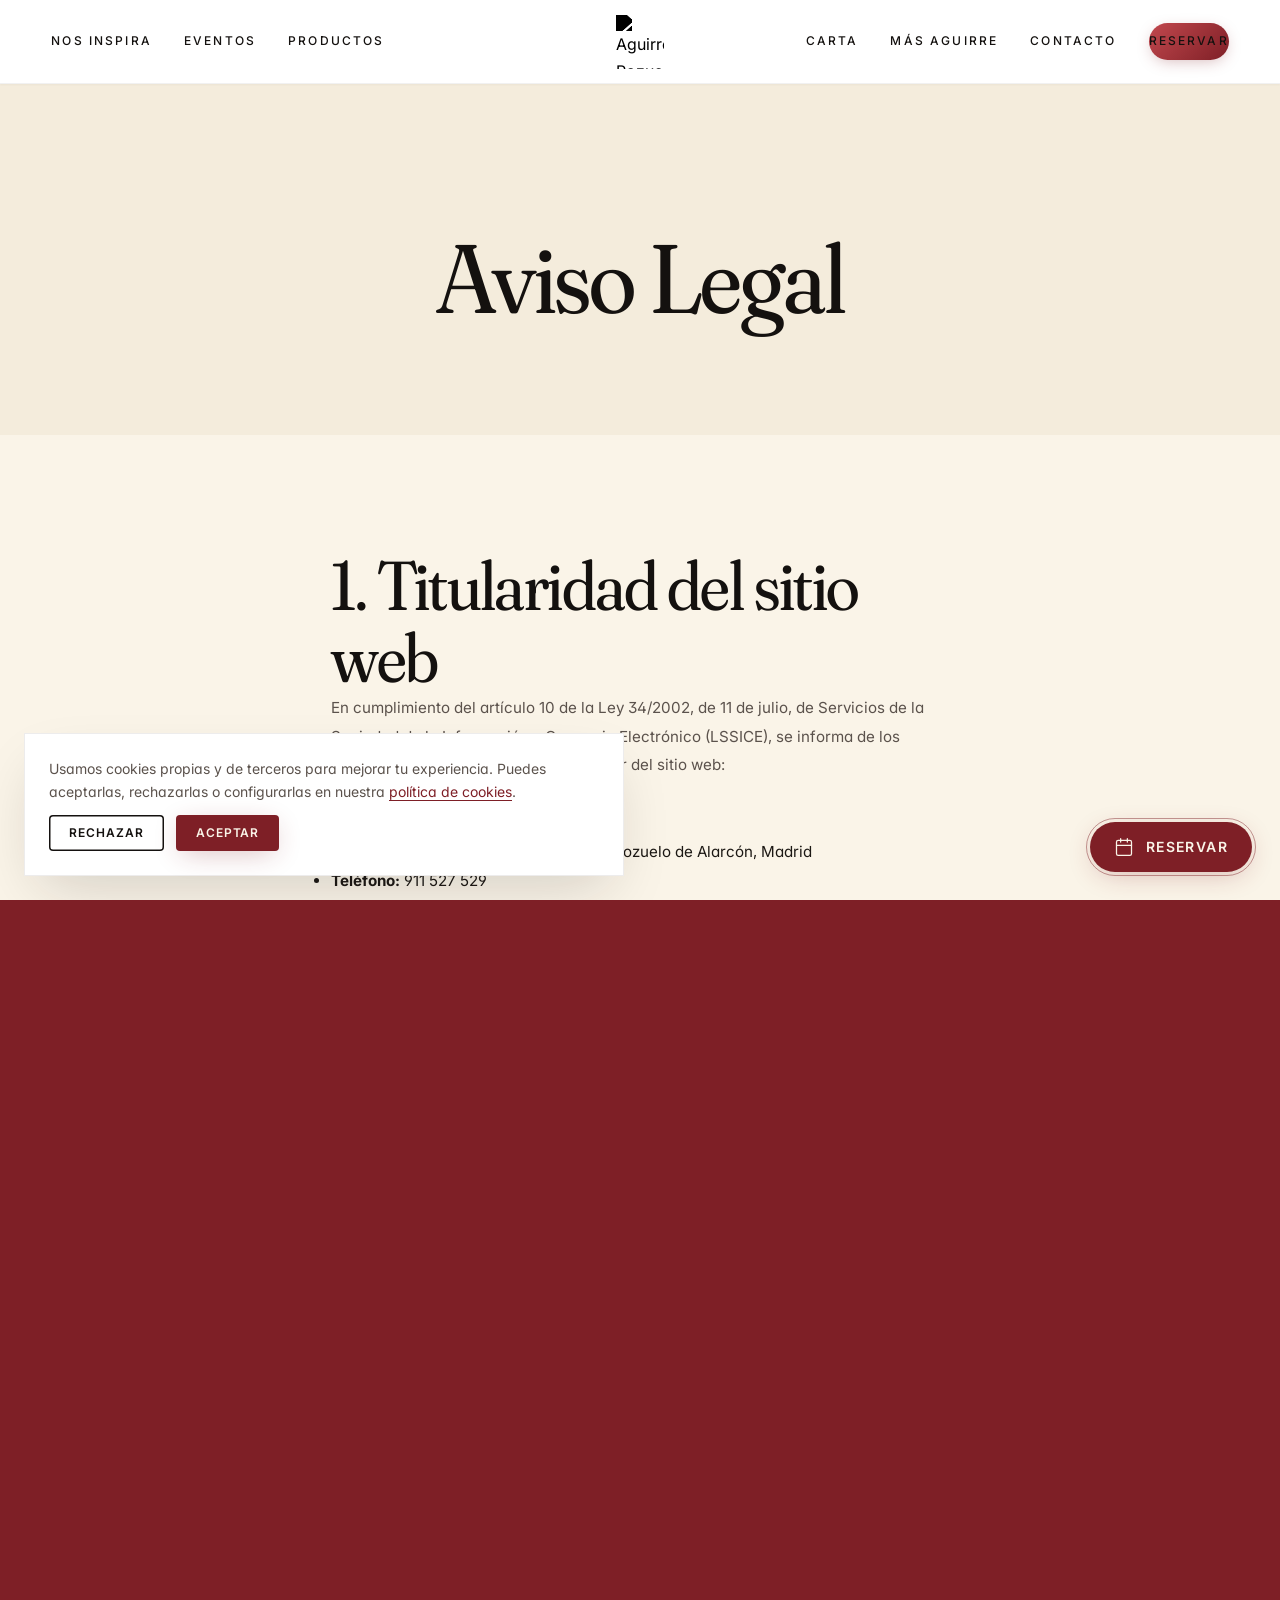
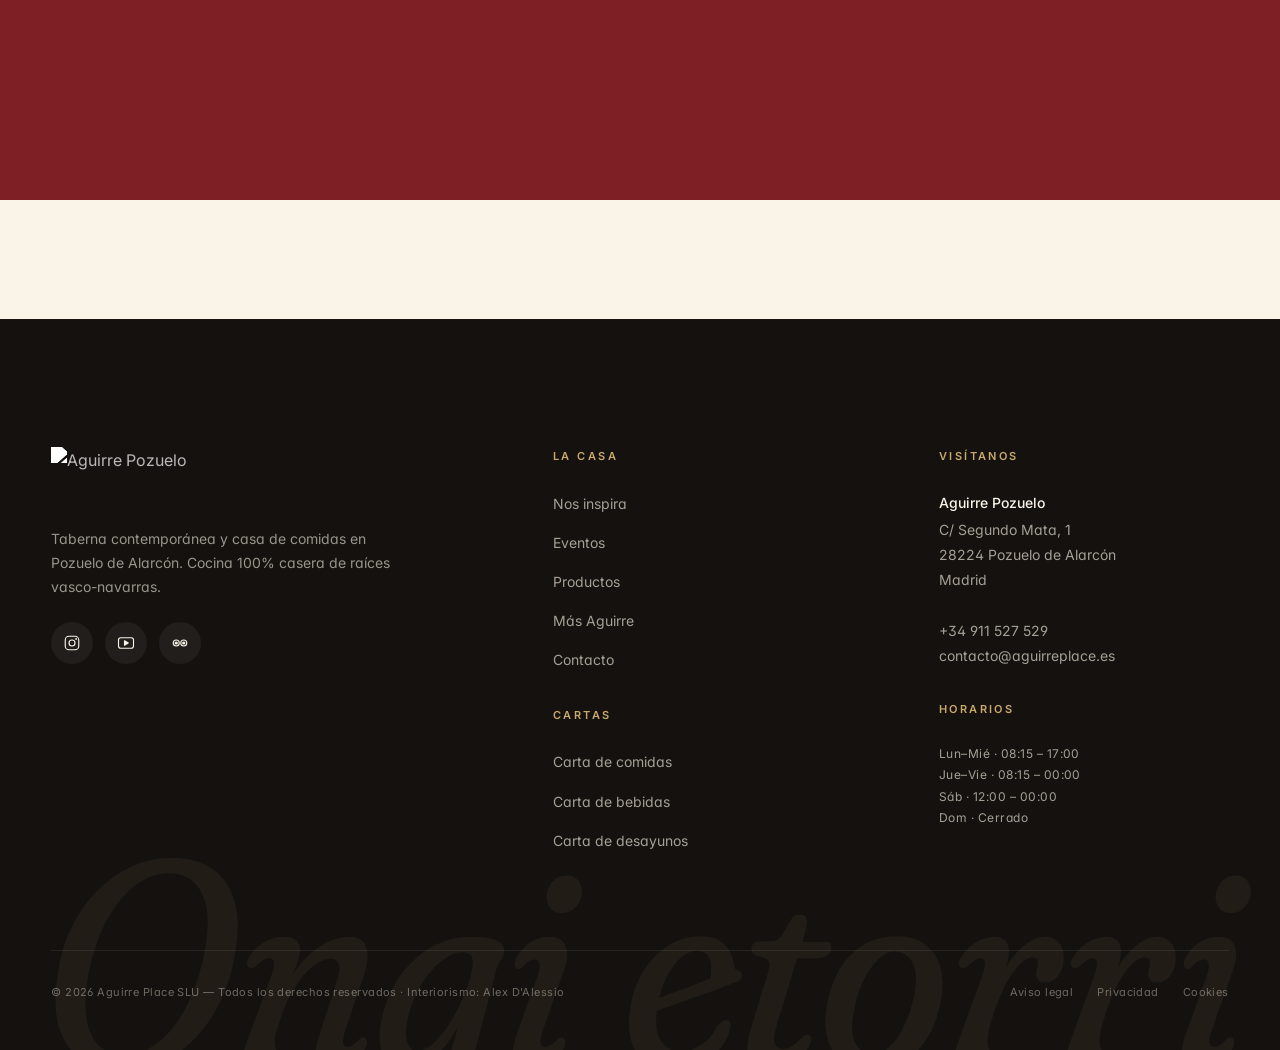
==== commit 49157bce: "@ feat: premium redesign — awards strip, reservation CTAs, float-cta replaces WhatsApp - Awards stri" ====
--- a/aviso-legal.html
+++ b/aviso-legal.html
@@ -146,10 +146,12 @@
   </div>
 </footer>
 
-<a href="https://wa.me/34911527529" class="whatsapp-float" target="_blank" rel="noopener" aria-label="Contactar por WhatsApp">
-  <svg viewBox="0 0 24 24" fill="white" aria-hidden="true"><path d="M17.472 14.382c-.297-.149-1.758-.867-2.03-.967-.273-.099-.471-.148-.67.15-.197.297-.767.966-.94 1.164-.173.199-.347.223-.644.075-.297-.15-1.255-.463-2.39-1.475-.883-.788-1.48-1.761-1.653-2.059-.173-.297-.018-.458.13-.606.134-.133.298-.347.446-.52.149-.174.198-.298.298-.497.099-.198.05-.371-.025-.52-.075-.149-.669-1.612-.916-2.207-.242-.579-.487-.5-.669-.51-.173-.008-.371-.01-.57-.01-.198 0-.52.074-.792.372-.272.297-1.04 1.016-1.04 2.479 0 1.462 1.065 2.875 1.213 3.074.149.198 2.096 3.2 5.077 4.487.709.306 1.262.489 1.694.625.712.227 1.36.195 1.871.118.571-.085 1.758-.719 2.006-1.413.248-.694.248-1.289.173-1.413-.074-.124-.272-.198-.57-.347m-5.421 7.403h-.004a9.87 9.87 0 0 1-5.031-1.378l-.361-.214-3.741.982.998-3.648-.235-.374a9.86 9.86 0 0 1-1.51-5.26c.001-5.45 4.436-9.884 9.888-9.884 2.64 0 5.122 1.03 6.988 2.898a9.825 9.825 0 0 1 2.893 6.994c-.003 5.45-4.437 9.884-9.885 9.884m8.413-18.297A11.815 11.815 0 0 0 12.05 0C5.495 0 .16 5.335.157 11.892c0 2.096.547 4.142 1.588 5.945L.057 24l6.305-1.654a11.882 11.882 0 0 0 5.683 1.448h.005c6.554 0 11.89-5.335 11.893-11.893a11.821 11.821 0 0 0-3.48-8.413z"/></svg>
+<a href="contacto.html#booking" class="float-cta" aria-label="Reservar mesa">
+  <span class="float-cta__icon">
+    <svg width="20" height="20" viewBox="0 0 24 24" fill="none" stroke="currentColor" stroke-width="1.5" stroke-linecap="round"><rect x="3" y="4" width="18" height="18" rx="2"/><path d="M16 2v4M8 2v4M3 10h18"/></svg>
+  </span>
+  <span class="float-cta__text">Reservar</span>
 </a>
-<span class="whatsapp-tooltip" id="whatsappTooltip">¿Hablamos?</span>
 <button class="back-to-top" id="backToTop" aria-label="Volver arriba"><svg viewBox="0 0 24 24" fill="none" stroke="currentColor" stroke-width="1.5" stroke-linecap="round"><path d="M12 19V5M5 12l7-7 7 7"/></svg></button>
 <div class="cookies" id="cookieBanner" role="dialog" aria-label="Consentimiento de cookies">
   <p>Usamos cookies propias y de terceros para mejorar tu experiencia. Puedes aceptarlas, rechazarlas o configurarlas en nuestra <a href="politica-cookies.html">política de cookies</a>.</p>
--- a/css/style.css
+++ b/css/style.css
@@ -405,18 +405,58 @@
   display: inline-flex;
   align-items: center;
   gap: var(--s-2);
-  padding: 11px 20px;
-  background: var(--wine);
+  padding: 12px 22px;
+  background: linear-gradient(135deg, #C2484E 0%, var(--wine) 100%);
   color: var(--cream-soft);
   font-size: var(--fs-micro);
-  font-weight: 600;
+  font-weight: 700;
   letter-spacing: 0.14em;
   text-transform: uppercase;
-  border-radius: var(--r-2);
-  transition: background var(--dur-base) var(--ease-out-soft), transform var(--dur-base) var(--ease-out-soft);
-}
-.site-header__cta::after { display: none; }
-.site-header__cta:hover { background: var(--wine-deep); transform: translateY(-2px); color: var(--cream-soft); }
+  border-radius: var(--r-pill);
+  box-shadow: 0 4px 16px -4px rgba(126, 31, 38, 0.35);
+  transition: transform var(--dur-base) var(--ease-out-soft),
+              box-shadow var(--dur-base) var(--ease-out-soft),
+              background var(--dur-fast) var(--ease-out-expo);
+  position: relative;
+  overflow: hidden;
+  isolation: isolate;
+}
+.site-header__cta::after {
+  content: '';
+  position: absolute;
+  inset: 0;
+  background: linear-gradient(135deg, var(--gold-pale) 0%, var(--gold-deep) 100%);
+  opacity: 0;
+  transition: opacity var(--dur-base) var(--ease-out-expo);
+  z-index: -1;
+}
+.site-header__cta:hover::after { opacity: 1; }
+.site-header__cta:hover { transform: translateY(-2px); box-shadow: 0 8px 28px -4px rgba(142, 106, 44, 0.45); color: var(--ink-deep); }
+
+/* Header scrolled: CTA still pops */
+.site-header.is-scrolled .site-header__cta {
+  box-shadow: 0 4px 20px -4px rgba(126, 31, 38, 0.4);
+}
+
+/* Phone number in header */
+.site-header__tel {
+  font-family: var(--ff-ui);
+  font-size: var(--fs-meta);
+  font-weight: 500;
+  letter-spacing: 0.08em;
+  color: var(--cream-soft);
+  transition: color var(--dur-base) var(--ease-out-expo);
+  white-space: nowrap;
+}
+.site-header__tel:hover {
+  color: var(--gold-pale);
+}
+.site-header.is-scrolled .site-header__tel {
+  color: var(--ink-soft);
+}
+.site-header.is-scrolled .site-header__tel:hover {
+  color: var(--wine);
+}
 
 /* Scrolled state */
 .site-header.is-scrolled {
@@ -830,13 +870,70 @@
 .marquee--cream .marquee__item--gold { color: var(--wine-bright); }
 .marquee--cream .marquee__item .diamond { background: var(--wine-bright); }
 
+/* === 8B. AWARDS STRIP ========================================== */
+.awards-strip {
+  background: var(--ink-deep);
+  border-top: 1px solid rgba(244, 236, 220, 0.06);
+  border-bottom: 1px solid rgba(244, 236, 220, 0.06);
+  padding: 20px 0;
+  position: relative;
+  z-index: 6;
+}
+.awards-strip__inner {
+  max-width: var(--max-w);
+  margin: 0 auto;
+  padding: 0 var(--gutter);
+  display: flex;
+  align-items: center;
+  justify-content: center;
+  gap: var(--s-7);
+  flex-wrap: wrap;
+}
+.awards-strip__item {
+  display: inline-flex;
+  align-items: center;
+  gap: var(--s-3);
+  font-family: var(--ff-ui);
+  font-size: var(--fs-meta);
+  font-weight: 500;
+  letter-spacing: 0.14em;
+  text-transform: uppercase;
+  color: rgba(244, 236, 220, 0.78);
+}
+.awards-strip__item:hover {
+  color: var(--cream-soft);
+}
+.awards-strip__icon {
+  font-size: 0.65rem;
+  color: var(--gold-pale);
+  flex-shrink: 0;
+}
+.awards-strip__sep {
+  width: 1px;
+  height: 20px;
+  background: rgba(244, 236, 220, 0.12);
+  flex-shrink: 0;
+}
+
+@media (max-width: 768px) {
+  .awards-strip { padding: 16px 0; }
+  .awards-strip__inner { gap: var(--s-4); }
+  .awards-strip__item { font-size: 0.65rem; letter-spacing: 0.1em; }
+  .awards-strip__sep { height: 14px; }
+}
+
 /* === 9. INTRO BANNER (under hero) =============================== */
 .intro {
   display: grid;
-  grid-template-columns: 1.05fr 1fr;
+  grid-template-columns: 1.15fr 0.85fr;
   gap: var(--s-9);
-  align-items: end;
+  align-items: center;
   padding: clamp(80px, 10vw, 160px) 0;
+}
+.intro__text {
+  display: flex;
+  flex-direction: column;
+  gap: var(--s-6);
 }
 .intro__lead {
   font-family: var(--ff-display);
@@ -860,7 +957,7 @@
 }
 .intro__body p + p { margin-top: var(--s-4); }
 .intro__meta {
-  margin-top: var(--s-6);
+  margin-top: var(--s-4);
   display: flex;
   gap: var(--s-6);
   flex-wrap: wrap;
@@ -884,104 +981,193 @@
   color: var(--ink-deep);
   font-variation-settings: 'opsz' 14;
 }
-
-/* === 10. STAR DISHES (asymmetric editorial) ===================== */
+.intro__media {
+  position: relative;
+  overflow: hidden;
+  aspect-ratio: 4/5;
+  max-height: 640px;
+  background: var(--bone);
+}
+.intro__media img {
+  width: 100%;
+  height: 100%;
+  object-fit: cover;
+}
+
+/* === 9B. DIVIDER PHOTO ========================================== */
+.divider-photo {
+  width: 100%;
+  height: 62vh;
+  min-height: 420px;
+  max-height: 720px;
+  overflow: hidden;
+  position: relative;
+  background: var(--bone);
+}
+.divider-photo img {
+  width: 100%;
+  height: 100%;
+  object-fit: cover;
+  object-position: center 38%;
+}
+.divider-photo::after {
+  content: '';
+  position: absolute;
+  inset: 0;
+  background: linear-gradient(180deg, rgba(20,17,15,0.08) 0%, transparent 40%, transparent 70%, rgba(20,17,15,0.12) 100%);
+  pointer-events: none;
+}
+
+/* === 10. STAR DISHES (editorial alternante) ==================== */
+.dishes-section {
+  padding-top: 0;
+}
 .dishes {
+  display: flex;
+  flex-direction: column;
+  gap: 0;
+}
+.dish {
   display: grid;
-  grid-template-columns: repeat(12, 1fr);
-  grid-template-rows: auto;
-  gap: var(--s-6) var(--s-5);
-}
-.dish {
-  position: relative;
-  display: flex;
-  flex-direction: column;
-  background: var(--paper);
+  grid-template-columns: 1fr 1fr;
+  gap: 0;
+  position: relative;
+}
+.dish:not(:last-child) {
+  border-bottom: 1px solid rgba(28, 24, 20, 0.06);
 }
 .dish__media {
   position: relative;
   overflow: hidden;
-  background: var(--bone);
+  aspect-ratio: 4/5;
+  background: transparent;
 }
 .dish__media img {
   width: 100%;
   height: 100%;
   object-fit: cover;
-  transition: transform 1.6s var(--ease-out-expo);
-}
-.dish:hover .dish__media img { transform: scale(1.06); }
-.dish__media::after {
-  content: '';
-  position: absolute;
-  inset: 0;
-  background: linear-gradient(180deg, transparent 60%, rgba(20, 17, 15, 0.18) 100%);
-  pointer-events: none;
-  opacity: 0;
-  transition: opacity var(--dur-base) var(--ease-out-expo);
-}
-.dish:hover .dish__media::after { opacity: 1; }
+  transition: transform 2.4s var(--ease-out-expo);
+}
+.dish:hover .dish__media img {
+  transform: scale(1.04);
+}
 .dish__body {
-  padding: var(--s-5) 0 0;
-  display: flex;
-  flex-direction: column;
-  gap: var(--s-3);
-}
-.dish__index {
+  padding: clamp(56px, 8vw, 96px) clamp(32px, 6vw, 72px);
+  display: flex;
+  align-items: center;
+  gap: var(--s-5);
+  position: relative;
+}
+.dish__num {
+  font-family: var(--ff-display);
+  font-size: clamp(3rem, 5.5vw, 5rem);
+  font-weight: 300;
+  color: var(--wine-bright);
+  opacity: 0.22;
+  line-height: 0.8;
+  font-variation-settings: 'opsz' 144, 'SOFT' 100;
+  flex-shrink: 0;
+  align-self: flex-start;
+}
+.dish__tag {
+  display: inline-block;
   font-family: var(--ff-ui);
   font-size: var(--fs-micro);
   font-weight: 500;
-  letter-spacing: 0.2em;
+  letter-spacing: 0.18em;
   text-transform: uppercase;
-  color: var(--wine-bright);
+  color: var(--wine);
+  margin-bottom: var(--s-3);
 }
 .dish__name {
   font-family: var(--ff-display);
-  font-size: var(--fs-display-sm);
+  font-size: clamp(1.6rem, 2.8vw, 2.4rem);
   font-weight: 400;
   color: var(--ink-deep);
   letter-spacing: -0.015em;
-  line-height: 1.1;
-  font-variation-settings: 'opsz' 72, 'SOFT' 60;
-  transition: font-variation-settings var(--dur-slow) var(--ease-out-expo);
-}
-.dish:hover .dish__name { font-variation-settings: 'opsz' 144, 'SOFT' 90; }
+  line-height: 1.15;
+  font-variation-settings: 'opsz' 72, 'SOFT' 50;
+  margin-bottom: var(--s-4);
+  text-wrap: balance;
+}
 .dish__desc {
-  font-size: var(--fs-body-sm);
+  font-size: var(--fs-body);
   line-height: 1.7;
   color: var(--stone);
   max-width: 44ch;
+  margin-bottom: var(--s-5);
 }
 .dish__price {
-  display: flex;
-  align-items: center;
-  gap: var(--s-3);
-  padding-top: var(--s-3);
-  margin-top: var(--s-2);
   font-family: var(--ff-display);
-  font-size: 1.1rem;
+  font-size: 1.15rem;
   font-variation-settings: 'opsz' 14;
   font-variant-numeric: tabular-nums;
-  color: var(--ink-deep);
-  position: relative;
-}
-.dish__price::before {
+  color: var(--wine-deep);
+  display: inline-block;
+  padding-bottom: 4px;
+  border-bottom: 1px solid var(--wine-bright);
+}
+.dish__body .btn-arrow {
+  margin-top: var(--s-4);
+}
+
+/* Alternancia: reverse coloca la imagen a la derecha */
+.dish--reverse .dish__media {
+  order: 2;
+}
+.dish--reverse .dish__body {
+  order: 1;
+  justify-content: flex-end;
+  text-align: right;
+}
+.dish--reverse .dish__num {
+  order: 2;
+}
+.dish--reverse .dish__desc {
+  margin-left: auto;
+}
+
+/* CTA card: imagen a sangre completa */
+.dish--cta {
+  grid-template-columns: 1fr;
+  border-bottom: none;
+}
+.dish--cta .dish__media {
+  aspect-ratio: 16/7;
+  max-height: 460px;
+}
+.dish--cta .dish__media::after {
   content: '';
-  flex: 0 0 28px;
-  height: 1px;
-  background: var(--ink-deep);
-  transition: flex var(--dur-base) var(--ease-out-expo);
-}
-.dish:hover .dish__price::before { flex: 0 0 56px; }
-
-/* Asymmetric layout */
-.dish--xl { grid-column: span 7; }
-.dish--md { grid-column: span 5; }
-.dish--lg { grid-column: span 7; }
-.dish--sm { grid-column: span 5; }
-.dish--xl .dish__media { aspect-ratio: 5/6; }
-.dish--md .dish__media { aspect-ratio: 5/6; }
-.dish--lg .dish__media { aspect-ratio: 16/10; }
-.dish--sm .dish__media { aspect-ratio: 5/6; }
+  position: absolute;
+  inset: 0;
+  background: linear-gradient(0deg, rgba(20, 17, 15, 0.55) 0%, rgba(20, 17, 15, 0.08) 60%);
+  pointer-events: none;
+}
+.dish--cta .dish__body {
+  position: absolute;
+  bottom: 0;
+  left: 0;
+  right: 0;
+  padding: clamp(40px, 6vw, 72px) clamp(32px, 6vw, 72px);
+  color: var(--cream-soft);
+  align-items: flex-end;
+}
+.dish--cta .dish__num {
+  color: var(--gold-pale);
+  opacity: 0.45;
+}
+.dish--cta .dish__tag {
+  color: var(--gold-pale);
+}
+.dish--cta .dish__name {
+  color: var(--cream-soft);
+}
+.dish--cta .dish__desc {
+  color: rgba(244, 236, 220, 0.8);
+}
+.dish--cta .dish__body .btn-arrow {
+  color: var(--gold-pale);
+}
 
 /* === 11. BELTZA STORYTELLING ==================================== */
 .beltza {
@@ -1076,14 +1262,107 @@
   max-width: 46ch;
 }
 .beltza__chapter blockquote {
-  margin-top: var(--s-5);
-  font-family: var(--ff-accent);
+  margin-top: var(--s-6);
+  font-family: var(--ff-display);
   font-style: italic;
-  font-size: clamp(1.25rem, 1.8vw, 1.55rem);
+  font-size: clamp(1.5rem, 2.2vw, 2rem);
   color: var(--ink-deep);
-  padding-left: var(--s-4);
+  padding: var(--s-4) 0 var(--s-4) var(--s-6);
   border-left: 2px solid var(--wine-bright);
-  line-height: 1.45;
+  line-height: 1.35;
+  letter-spacing: -0.01em;
+  font-variation-settings: 'opsz' 144, 'SOFT' 90;
+  position: relative;
+}
+.beltza__chapter blockquote::before {
+  content: '"';
+  position: absolute;
+  left: var(--s-4);
+  top: -10px;
+  font-family: var(--ff-display);
+  font-style: italic;
+  font-size: 3.5rem;
+  color: var(--wine-bright);
+  opacity: 0.18;
+  line-height: 1;
+  pointer-events: none;
+}
+
+/* === 11B. TERESA FEATURE ======================================== */
+.teresa {
+  display: grid;
+  grid-template-columns: 5fr 7fr;
+  gap: var(--s-9);
+  align-items: center;
+}
+.teresa__media {
+  aspect-ratio: 3/4;
+  overflow: hidden;
+  background: var(--bone);
+  position: relative;
+}
+.teresa__media img {
+  width: 100%;
+  height: 100%;
+  object-fit: cover;
+  object-position: center 20%;
+  transition: transform 2.4s var(--ease-out-expo);
+}
+.teresa__media:hover img {
+  transform: scale(1.03);
+}
+.teresa__media::after {
+  content: '';
+  position: absolute;
+  inset: 0;
+  background: linear-gradient(180deg, transparent 70%, rgba(20, 17, 15, 0.25) 100%);
+  pointer-events: none;
+}
+.teresa__body {
+  display: flex;
+  flex-direction: column;
+  gap: var(--s-4);
+}
+.teresa__quote {
+  font-family: var(--ff-display);
+  font-style: italic;
+  font-size: clamp(1.5rem, 2.2vw, 2rem);
+  color: var(--wine);
+  line-height: 1.3;
+  letter-spacing: -0.01em;
+  font-variation-settings: 'opsz' 144, 'SOFT' 90;
+  position: relative;
+  padding-left: var(--s-5);
+  border-left: 2px solid var(--wine-bright);
+  margin-bottom: var(--s-2);
+}
+.teresa__bio {
+  font-size: var(--fs-body);
+  color: var(--stone);
+  line-height: 1.75;
+  max-width: 54ch;
+}
+.teresa__meta {
+  display: flex;
+  gap: var(--s-8);
+  margin-top: var(--s-3);
+  padding-top: var(--s-5);
+  border-top: 1px solid rgba(28, 24, 20, 0.08);
+}
+
+@media (max-width: 768px) {
+  .teresa {
+    grid-template-columns: 1fr;
+    gap: var(--s-6);
+  }
+  .teresa__media {
+    aspect-ratio: 4/3;
+    order: -1;
+  }
+  .teresa__meta {
+    gap: var(--s-5);
+    flex-wrap: wrap;
+  }
 }
 
 /* === 12. GALLERY BENTO ========================================== */
@@ -1196,59 +1475,82 @@
   font-variation-settings: 'opsz' 14;
 }
 
-/* === 13. EVENTS ================================================= */
-.events {
+/* === 13. EVENTS (editorial alternante) ========================== */
+.events-editorial {
   position: relative;
   padding: clamp(80px, 10vw, 160px) 0;
 }
-.events__intro {
+.events-list {
+  display: flex;
+  flex-direction: column;
+  gap: 0;
+}
+.event-row {
   display: grid;
   grid-template-columns: 1fr 1fr;
-  gap: var(--s-9);
-  align-items: end;
-  margin-bottom: var(--s-9);
-}
-.events__cards {
-  display: grid;
-  grid-template-columns: repeat(3, 1fr);
+  gap: 0;
+  position: relative;
+}
+.event-row:not(:last-child) {
+  border-bottom: 1px solid rgba(28, 24, 20, 0.06);
+}
+.event-row__media {
+  position: relative;
+  overflow: hidden;
+  aspect-ratio: 4/3;
+  background: transparent;
+}
+.event-row__media img {
+  width: 100%;
+  height: 100%;
+  object-fit: cover;
+  transition: transform 2.4s var(--ease-out-expo);
+}
+.event-row:hover .event-row__media img {
+  transform: scale(1.04);
+}
+.event-row__body {
+  padding: clamp(48px, 7vw, 80px) clamp(32px, 5vw, 64px);
+  display: flex;
+  align-items: center;
   gap: var(--s-5);
 }
-.event-card {
-  background: var(--paper);
-  padding: var(--s-7) var(--s-5);
-  border: 1px solid rgba(28, 24, 20, 0.08);
-  display: flex;
-  flex-direction: column;
-  gap: var(--s-4);
-  transition: transform var(--dur-base) var(--ease-out-soft),
-              box-shadow var(--dur-base) var(--ease-out-soft),
-              border-color var(--dur-base) var(--ease-out-soft);
-}
-.event-card:hover {
-  transform: translateY(-4px);
-  box-shadow: var(--shadow-3);
-  border-color: var(--wine-pale);
-}
-.event-card__icon {
-  width: 48px;
-  height: 48px;
-  color: var(--wine);
+.event-row__num {
+  font-family: var(--ff-display);
+  font-size: clamp(3rem, 5.5vw, 5rem);
+  font-weight: 300;
+  color: var(--wine-bright);
+  opacity: 0.18;
+  line-height: 0.8;
+  font-variation-settings: 'opsz' 144, 'SOFT' 100;
+  flex-shrink: 0;
+  align-self: flex-start;
+}
+.event-row__title {
+  font-family: var(--ff-display);
+  font-size: clamp(1.5rem, 2.4vw, 2rem);
+  font-weight: 400;
+  color: var(--ink-deep);
+  letter-spacing: -0.015em;
+  line-height: 1.2;
+  font-variation-settings: 'opsz' 72, 'SOFT' 50;
   margin-bottom: var(--s-3);
-}
-.event-card__icon svg { width: 100%; height: 100%; stroke-width: 1.5; }
-.event-card h4 {
-  font-family: var(--ff-display);
-  font-size: 1.4rem;
-  font-weight: 400;
-  letter-spacing: -0.01em;
-  color: var(--ink-deep);
-  font-variation-settings: 'opsz' 72;
-}
-.event-card p {
-  font-size: var(--fs-body-sm);
+  text-wrap: balance;
+}
+.event-row__desc {
+  font-size: var(--fs-body);
   line-height: 1.7;
   color: var(--stone);
-}
+  max-width: 44ch;
+}
+.event-row--reverse .event-row__media { order: 2; }
+.event-row--reverse .event-row__body {
+  order: 1;
+  justify-content: flex-end;
+  text-align: right;
+}
+.event-row--reverse .event-row__num { order: 2; }
+.event-row--reverse .event-row__desc { margin-left: auto; }
 
 .events__cta {
   position: relative;
@@ -1299,197 +1601,301 @@
   max-width: 50ch;
 }
 
-/* === 14. TESTIMONIALS (carrusel editorial) ======================= */
-.tm {
-  position: relative;
-  padding: clamp(96px, 12vw, 160px) 0;
-  background: var(--cream);
-  overflow: hidden;
-}
-.tm__quote-mark {
-  position: absolute;
-  top: 6vw;
-  left: 50%;
-  transform: translateX(-50%);
+/* === 14. REVIEWS (grid editorial) ============================== */
+.reviews-section {
+  padding-top: 0;
+}
+.reviews-grid {
+  display: grid;
+  grid-template-columns: repeat(3, 1fr);
+  gap: var(--s-8) var(--s-6);
+}
+.review-item {
+  display: flex;
+  flex-direction: column;
+  gap: var(--s-4);
+  position: relative;
+  padding-top: var(--s-4);
+}
+.review-item::before {
+  content: '';
+  position: absolute;
+  top: 0;
+  left: 0;
+  width: 32px;
+  height: 2px;
+  background: var(--wine-bright);
+}
+.review-item__stars {
+  color: var(--gold-pale);
+  letter-spacing: 0.2em;
+  font-size: 1.1rem;
+}
+.review-item__text {
   font-family: var(--ff-display);
+  font-size: 1.05rem;
   font-style: italic;
-  font-size: clamp(12rem, 22vw, 26rem);
-  line-height: 0.7;
-  color: var(--wine-bright);
-  opacity: 0.08;
-  pointer-events: none;
-  user-select: none;
-  font-variation-settings: 'opsz' 144, 'SOFT' 100;
-}
-.tm__inner {
-  position: relative;
-  max-width: 880px;
-  margin: 0 auto;
-  text-align: center;
-  z-index: 1;
-}
-.tm__progress {
-  width: 100%;
-  max-width: 320px;
-  margin: 0 auto var(--s-7);
-  height: 2px;
-  background: rgba(28, 24, 20, 0.10);
-  overflow: hidden;
-  position: relative;
-}
-.tm__progress-bar {
-  position: absolute;
-  inset: 0;
-  background: var(--wine);
-  transform-origin: left;
-  transform: scaleX(0);
-}
-.tm__slides {
-  position: relative;
-  min-height: 280px;
-}
-.tm__slide {
-  position: absolute;
-  inset: 0;
-  display: flex;
-  flex-direction: column;
-  align-items: center;
-  opacity: 0;
-  visibility: hidden;
-  transition: opacity 0.6s var(--ease-out-expo);
-}
-.tm__slide.is-active { opacity: 1; visibility: visible; }
-.tm__text {
-  font-family: var(--ff-display);
-  font-size: clamp(1.3rem, 2.4vw, 2rem);
-  font-weight: 300;
-  font-style: italic;
-  line-height: 1.4;
-  color: var(--ink-deep);
-  font-variation-settings: 'opsz' 144, 'SOFT' 80;
-  margin-bottom: var(--s-6);
-  text-wrap: balance;
-  max-width: 38ch;
-}
-.tm__footer-block {
-  display: flex;
-  flex-direction: column;
+  line-height: 1.55;
+  color: var(--ink);
+  font-variation-settings: 'opsz' 72, 'SOFT' 70;
+  flex: 1;
+}
+.review-item__author {
+  display: flex;
   align-items: center;
   gap: var(--s-3);
-}
-.tm__author {
   font-family: var(--ff-ui);
   font-size: var(--fs-meta);
-  letter-spacing: 0.16em;
+  font-weight: 600;
+  letter-spacing: 0.1em;
   text-transform: uppercase;
-  color: var(--ink-deep);
-  font-weight: 600;
-}
-.tm__stars {
-  color: var(--gold-pale);
-  letter-spacing: 0.3em;
-  font-size: 0.85rem;
-}
-.tm__avatar {
-  width: 52px;
-  height: 52px;
+  color: var(--ink-soft);
+}
+.review-item__avatar {
+  width: 36px;
+  height: 36px;
   border-radius: 50%;
   overflow: hidden;
   background: var(--bone);
-}
-.tm__avatar img { width: 100%; height: 100%; object-fit: cover; }
-.tm__controls {
-  display: flex;
-  justify-content: center;
-  gap: var(--s-4);
-  margin-top: var(--s-7);
-}
-.tm__ctrl {
-  width: 48px; height: 48px;
-  border-radius: 50%;
-  background: var(--paper);
-  display: inline-flex;
-  align-items: center;
-  justify-content: center;
-  box-shadow: var(--shadow-1);
-  transition: background var(--dur-fast) var(--ease-out-expo), color var(--dur-fast) var(--ease-out-expo);
+  flex-shrink: 0;
+}
+.review-item__avatar img { width: 100%; height: 100%; object-fit: cover; }
+
+/* Footer — aggregate rating */
+.reviews-footer {
+  display: flex;
+  align-items: center;
+  justify-content: space-between;
+  gap: var(--s-6);
+  margin-top: var(--s-9);
+  padding-top: var(--s-7);
+  border-top: 1px solid rgba(28, 24, 20, 0.08);
+}
+.reviews-footer__score {
+  display: flex;
+  align-items: center;
+  gap: var(--s-5);
+}
+.reviews-footer__rating {
+  font-family: var(--ff-display);
+  font-size: 2.6rem;
+  font-weight: 300;
   color: var(--ink-deep);
-}
-.tm__ctrl:hover { background: var(--ink-deep); color: var(--cream-soft); }
-
-/* === 15. BLOG / PRESS PREVIEW =================================== */
-.posts {
-  display: grid;
-  grid-template-columns: repeat(3, 1fr);
-  gap: var(--s-6);
-}
-.post {
-  display: flex;
-  flex-direction: column;
-  background: var(--paper);
-  overflow: hidden;
-  border: 1px solid rgba(28, 24, 20, 0.06);
-  transition: transform var(--dur-base) var(--ease-out-soft),
-              box-shadow var(--dur-base) var(--ease-out-soft),
-              border-color var(--dur-base) var(--ease-out-soft);
-}
-.post:hover {
-  transform: translateY(-4px);
-  box-shadow: var(--shadow-3);
-  border-color: transparent;
-}
-.post__media {
-  aspect-ratio: 4/3;
-  overflow: hidden;
-  background: var(--bone);
-}
-.post__media img {
-  width: 100%; height: 100%;
-  object-fit: cover;
-  transition: transform 1.2s var(--ease-out-expo);
-}
-.post:hover .post__media img { transform: scale(1.05); }
-.post__body {
-  padding: var(--s-5);
-  display: flex;
-  flex-direction: column;
-  gap: var(--s-3);
-  flex: 1;
-}
-.post__meta {
+  line-height: 1;
+  font-variation-settings: 'opsz' 144, 'SOFT' 30;
+}
+.reviews-footer__stars {
+  color: var(--gold-pale);
+  letter-spacing: 0.15em;
+  font-size: 1rem;
+}
+.reviews-footer__count {
+  font-family: var(--ff-ui);
+  font-size: var(--fs-body-sm);
+  color: var(--stone);
+}
+.reviews-footer__badges {
+  display: flex;
+  gap: var(--s-2);
+  flex-wrap: wrap;
+}
+.reviews-footer__badge {
+  display: inline-block;
+  padding: 5px 12px;
+  font-family: var(--ff-ui);
   font-size: var(--fs-micro);
-  letter-spacing: 0.16em;
+  font-weight: 500;
+  letter-spacing: 0.1em;
   text-transform: uppercase;
   color: var(--stone-soft);
-}
-.post__title {
+  border: 1px solid rgba(28, 24, 20, 0.12);
+}
+.reviews-footer__badge--gold {
+  color: var(--gold-deep);
+  border-color: rgba(201, 168, 108, 0.4);
+}
+
+/* === 15. BLOG / PRESS PREVIEW (editorial alternante) ============ */
+.posts-editorial {
+  padding-top: 0;
+}
+.posts-list {
+  display: flex;
+  flex-direction: column;
+  gap: 0;
+}
+.post-row {
+  display: grid;
+  grid-template-columns: 1fr 1fr;
+  gap: 0;
+  position: relative;
+}
+.post-row:not(:last-child) {
+  border-bottom: 1px solid rgba(28, 24, 20, 0.06);
+}
+.post-row__media {
+  position: relative;
+  overflow: hidden;
+  aspect-ratio: 4/3;
+  background: transparent;
+}
+.post-row__media img {
+  width: 100%;
+  height: 100%;
+  object-fit: cover;
+  transition: transform 2.4s var(--ease-out-expo);
+}
+.post-row:hover .post-row__media img {
+  transform: scale(1.04);
+}
+.post-row__body {
+  padding: clamp(40px, 6vw, 72px) clamp(28px, 5vw, 56px);
+  display: flex;
+  align-items: center;
+  gap: var(--s-5);
+}
+.post-row__num {
   font-family: var(--ff-display);
-  font-size: 1.25rem;
-  line-height: 1.25;
-  color: var(--ink-deep);
-  font-weight: 400;
-  font-variation-settings: 'opsz' 72;
-  letter-spacing: -0.005em;
-}
-.post__excerpt {
-  font-size: var(--fs-body-sm);
-  color: var(--stone);
-  line-height: 1.65;
-  flex: 1;
-}
-.post__link {
-  display: inline-flex;
-  align-items: center;
-  gap: var(--s-2);
-  font-size: var(--fs-meta);
+  font-size: clamp(2.5rem, 4.5vw, 4rem);
+  font-weight: 300;
+  color: var(--wine-bright);
+  opacity: 0.16;
+  line-height: 0.8;
+  font-variation-settings: 'opsz' 144, 'SOFT' 100;
+  flex-shrink: 0;
+  align-self: flex-start;
+}
+.post-row__meta {
+  display: inline-block;
+  font-family: var(--ff-ui);
+  font-size: var(--fs-micro);
   font-weight: 500;
   letter-spacing: 0.16em;
   text-transform: uppercase;
   color: var(--wine);
-  transition: gap var(--dur-base) var(--ease-out-expo);
-  margin-top: auto;
-}
-.post__link:hover { gap: var(--s-4); }
+  margin-bottom: var(--s-3);
+}
+.post-row__title {
+  font-family: var(--ff-display);
+  font-size: clamp(1.3rem, 2vw, 1.7rem);
+  font-weight: 400;
+  color: var(--ink-deep);
+  letter-spacing: -0.01em;
+  line-height: 1.2;
+  font-variation-settings: 'opsz' 72, 'SOFT' 50;
+  margin-bottom: var(--s-3);
+  text-wrap: balance;
+}
+.post-row__excerpt {
+  font-size: var(--fs-body-sm);
+  line-height: 1.7;
+  color: var(--stone);
+  max-width: 46ch;
+  margin-bottom: var(--s-4);
+}
+.post-row__body .btn-arrow {
+  margin-top: 0;
+}
+.post-row--reverse .post-row__media { order: 2; }
+.post-row--reverse .post-row__body {
+  order: 1;
+  justify-content: flex-end;
+  text-align: right;
+}
+.post-row--reverse .post-row__num { order: 2; }
+.post-row--reverse .post-row__excerpt { margin-left: auto; }
+
+/* === 15B. RESERVATION CTA (bottom conversion) =================== */
+.reserve-cta {
+  position: relative;
+  display: grid;
+  place-items: center;
+  min-height: 520px;
+  overflow: hidden;
+  isolation: isolate;
+  background: var(--ink-deep);
+}
+.reserve-cta__bg {
+  position: absolute;
+  inset: 0;
+  z-index: 0;
+}
+.reserve-cta__bg img {
+  width: 100%;
+  height: 100%;
+  object-fit: cover;
+  object-position: center 35%;
+  opacity: 0.52;
+  filter: saturate(0.7);
+}
+.reserve-cta__bg::after {
+  content: '';
+  position: absolute;
+  inset: 0;
+  background:
+    linear-gradient(180deg, rgba(20, 17, 15, 0.7) 0%, rgba(20, 17, 15, 0.55) 50%, rgba(20, 17, 15, 0.78) 100%),
+    radial-gradient(ellipse 50% 70% at 50% 40%, transparent 30%, rgba(20, 17, 15, 0.35) 100%);
+}
+.reserve-cta__content {
+  position: relative;
+  z-index: 2;
+  text-align: center;
+  max-width: 680px;
+  padding: clamp(64px, 10vw, 120px) var(--gutter);
+}
+.reserve-cta__eyebrow {
+  display: inline-block;
+  font-family: var(--ff-ui);
+  font-size: var(--fs-micro);
+  font-weight: 500;
+  letter-spacing: 0.28em;
+  text-transform: uppercase;
+  color: var(--gold-pale);
+  margin-bottom: var(--s-4);
+}
+.reserve-cta__title {
+  font-family: var(--ff-display);
+  font-size: clamp(2.4rem, 5.5vw, 4.2rem);
+  font-weight: 300;
+  color: var(--cream-soft);
+  letter-spacing: -0.02em;
+  line-height: 1.05;
+  margin-bottom: var(--s-5);
+  font-variation-settings: 'opsz' 144, 'SOFT' 70;
+}
+.reserve-cta__title em {
+  font-style: italic;
+  color: var(--gold-pale);
+  font-variation-settings: 'opsz' 144, 'SOFT' 100;
+}
+.reserve-cta__desc {
+  font-size: var(--fs-body-lg);
+  line-height: 1.7;
+  color: rgba(244, 236, 220, 0.78);
+  margin-bottom: var(--s-7);
+  max-width: 52ch;
+  margin-left: auto;
+  margin-right: auto;
+}
+.reserve-cta__actions {
+  display: flex;
+  gap: var(--s-4);
+  justify-content: center;
+  flex-wrap: wrap;
+  margin-bottom: var(--s-6);
+}
+.reserve-cta__note {
+  font-family: var(--ff-ui);
+  font-size: var(--fs-micro);
+  letter-spacing: 0.08em;
+  color: rgba(244, 236, 220, 0.45);
+}
+
+@media (max-width: 768px) {
+  .reserve-cta { min-height: 420px; }
+  .reserve-cta__actions { flex-direction: column; align-items: center; }
+  .reserve-cta__actions .btn { width: 100%; max-width: 320px; }
+}
 
 /* === 16. NEWSLETTER ============================================= */
 .newsletter {
@@ -1497,7 +1903,11 @@
   grid-template-columns: 1fr 1fr;
   align-items: center;
   gap: var(--s-9);
-  background: var(--ink-deep);
+  background-color: var(--ink-deep);
+  background-image: url(https://aguirrepozuelo.com/wp-content/uploads/2023/03/menu-comida-aguirre-pozuelo-1.jpg);
+  background-size: cover;
+  background-position: center;
+  background-blend-mode: overlay;
   color: var(--cream-soft);
   padding: clamp(56px, 8vw, 96px) clamp(40px, 6vw, 80px);
   position: relative;
@@ -1679,54 +2089,72 @@
 }
 .site-footer__bottom-links a:hover { color: var(--cream-soft); }
 
-/* === 18. FLOATING (whatsapp, back-to-top) ======================= */
-.whatsapp-float {
+/* === 18. FLOATING (reserve CTA, back-to-top) ==================== */
+.float-cta {
   position: fixed;
-  bottom: 24px;
-  right: 24px;
+  bottom: 28px;
+  right: 28px;
   z-index: 90;
-  width: 56px;
-  height: 56px;
-  background: #25D366;
-  border-radius: 50%;
+  display: flex;
+  align-items: center;
+  gap: var(--s-3);
+  padding: 15px 24px;
+  background: var(--wine);
+  color: var(--cream-soft);
+  border-radius: var(--r-pill);
+  box-shadow: var(--shadow-glow-wine);
+  font-family: var(--ff-ui);
+  font-size: var(--fs-body-sm);
+  font-weight: 600;
+  letter-spacing: 0.1em;
+  text-transform: uppercase;
+  transition: transform var(--dur-base) var(--ease-out-soft),
+              box-shadow var(--dur-base) var(--ease-out-soft),
+              background var(--dur-fast) var(--ease-out-expo);
+}
+.float-cta:hover {
+  transform: translateY(-3px);
+  box-shadow: 0 12px 36px -8px rgba(126, 31, 38, 0.45);
+  background: var(--wine-deep);
+  color: var(--cream-soft);
+}
+.float-cta__icon {
   display: flex;
   align-items: center;
   justify-content: center;
-  box-shadow: 0 6px 20px rgba(37, 211, 102, 0.32);
-  transition: transform var(--dur-base) var(--ease-out-soft), box-shadow var(--dur-base) var(--ease-out-soft);
-}
-.whatsapp-float:hover {
-  transform: scale(1.08);
-  box-shadow: 0 10px 28px rgba(37, 211, 102, 0.45);
-}
-.whatsapp-float svg { width: 28px; height: 28px; }
-
-.whatsapp-tooltip {
-  position: fixed;
-  bottom: 92px;
-  right: 24px;
-  z-index: 90;
-  background: var(--ink-deep);
-  color: var(--cream-soft);
-  padding: 10px 18px;
-  border-radius: var(--r-2);
-  font-size: var(--fs-meta);
-  font-weight: 500;
-  letter-spacing: 0.04em;
-  opacity: 0;
-  transform: translateY(8px);
+  width: 20px;
+  height: 20px;
+}
+.float-cta__icon svg {
+  width: 20px;
+  height: 20px;
+}
+.float-cta__text {
+  line-height: 1;
+}
+
+/* Pulse animation to draw attention */
+.float-cta::after {
+  content: '';
+  position: absolute;
+  inset: -4px;
+  border-radius: var(--r-pill);
+  border: 1.5px solid rgba(126, 31, 38, 0.45);
+  animation: ctaPulse 2.8s var(--ease-out-soft) infinite;
   pointer-events: none;
-  transition: opacity var(--dur-base) var(--ease-out-expo), transform var(--dur-base) var(--ease-out-expo);
-}
-.whatsapp-tooltip.is-visible { opacity: 1; transform: translateY(0); }
+}
+@keyframes ctaPulse {
+  0%, 100% { opacity: 0; transform: scale(1); }
+  50% { opacity: 1; transform: scale(1.06); }
+}
 
 .back-to-top {
   position: fixed;
-  bottom: 100px;
-  right: 32px;
+  bottom: 108px;
+  right: 34px;
   z-index: 89;
-  width: 44px;
-  height: 44px;
+  width: 42px;
+  height: 42px;
   background: var(--paper);
   color: var(--ink-deep);
   border-radius: 50%;
@@ -1742,6 +2170,19 @@
 .back-to-top.is-visible { opacity: 1; transform: translateY(0); pointer-events: auto; }
 .back-to-top:hover { background: var(--ink-deep); color: var(--cream-soft); }
 .back-to-top svg { width: 16px; height: 16px; }
+
+@media (max-width: 768px) {
+  .float-cta {
+    bottom: 20px;
+    right: 20px;
+    padding: 13px 20px;
+    font-size: var(--fs-micro);
+  }
+  .back-to-top {
+    bottom: 96px;
+    right: 24px;
+  }
+}
 
 /* === 19. COOKIES ================================================ */
 .cookies {
@@ -1773,45 +2214,7 @@
   gap: var(--s-3);
 }
 
-/* === 20. CURSOR ================================================= */
-.cursor,
-.cursor-dot {
-  position: fixed;
-  top: 0; left: 0;
-  pointer-events: none;
-  z-index: 9999;
-  mix-blend-mode: difference;
-  opacity: 0;
-}
-.cursor {
-  width: 36px;
-  height: 36px;
-  border: 1px solid var(--cream-soft);
-  border-radius: 50%;
-  transition: width 0.3s var(--ease-out-soft), height 0.3s var(--ease-out-soft), background 0.3s var(--ease-out-soft);
-  transform: translate(-50%, -50%);
-}
-.cursor-dot {
-  width: 5px;
-  height: 5px;
-  background: var(--cream-soft);
-  border-radius: 50%;
-  transform: translate(-50%, -50%);
-}
-.cursor.is-hovering {
-  width: 64px;
-  height: 64px;
-  background: var(--cream-soft);
-  mix-blend-mode: difference;
-}
-.cursor.is-active {
-  opacity: 1;
-}
-.cursor-dot.is-active {
-  opacity: 1;
-}
-
-/* === 21. PAGE TRANSITION CURTAIN ================================ */
+/* === 20. PAGE TRANSITION CURTAIN ================================ */
 .page-curtain {
   position: fixed;
   inset: 0;
@@ -2119,16 +2522,18 @@
 
 /* === 28. RESPONSIVE ============================================= */
 @media (max-width: 1100px) {
-  .dish--xl, .dish--md, .dish--lg, .dish--sm { grid-column: span 6; }
-  .events__intro,
-  .intro,
+  .dish__body { padding: 48px 32px; }
   .newsletter,
   .beltza__inner { grid-template-columns: 1fr; gap: var(--s-7); }
+  .intro { grid-template-columns: 1fr; gap: var(--s-7); align-items: start; }
+  .intro__media { aspect-ratio: 16/9; max-height: 480px; }
+  .teresa { grid-template-columns: 1fr; gap: var(--s-7); }
+  .teresa__media { aspect-ratio: 4/3; max-height: 480px; }
   .beltza__sticky { position: relative; top: auto; height: 60vh; margin-bottom: var(--s-6); }
   .beltza__chapters { gap: var(--s-7); padding-bottom: 0; }
   .beltza__chapter { min-height: auto; }
-  .events__cards { grid-template-columns: repeat(3, 1fr); }
-  .posts { grid-template-columns: repeat(2, 1fr); }
+  .event-row__body { padding: 40px 28px; }
+  .post-row__body { padding: 36px 24px; }
   .site-footer__grid { grid-template-columns: 1fr 1fr; }
   .gallery__item--a { grid-column: span 8; }
   .gallery__item--b { grid-column: span 4; }
@@ -2138,6 +2543,7 @@
   .gallery__item--f { grid-column: span 6; }
   .gallery__item--g { grid-column: span 6; }
   .gallery__item--h { grid-column: span 12; }
+  .reviews-grid { grid-template-columns: repeat(2, 1fr); }
 }
 
 @media (max-width: 768px) {
@@ -2156,9 +2562,29 @@
   .hero__pagination { bottom: 92px; right: 20px; }
   .hero__scroll { display: none; }
 
-  .events__cards { grid-template-columns: 1fr; }
-  .posts { grid-template-columns: 1fr; }
-  .dish--xl, .dish--md, .dish--lg, .dish--sm { grid-column: span 12; }
+  .event-row { grid-template-columns: 1fr; }
+  .event-row--reverse .event-row__media { order: -1; }
+  .event-row--reverse .event-row__body { order: 0; text-align: left; }
+  .event-row--reverse .event-row__num { order: 0; }
+  .event-row--reverse .event-row__desc { margin-left: 0; }
+  .event-row__body { padding: 36px 20px; }
+  .event-row__media { aspect-ratio: 16/9; }
+  .post-row { grid-template-columns: 1fr; }
+  .post-row--reverse .post-row__media { order: -1; }
+  .post-row--reverse .post-row__body { order: 0; text-align: left; }
+  .post-row--reverse .post-row__num { order: 0; }
+  .post-row--reverse .post-row__excerpt { margin-left: 0; }
+  .post-row__body { padding: 32px 20px; }
+  .post-row__media { aspect-ratio: 16/9; }
+  .reviews-grid { grid-template-columns: 1fr; gap: var(--s-7); }
+  .reviews-footer { flex-direction: column; align-items: flex-start; gap: var(--s-5); }
+  .dish { grid-template-columns: 1fr; }
+  .dish--reverse .dish__media { order: -1; }
+  .dish--reverse .dish__body { order: 0; text-align: left; }
+  .dish--reverse .dish__num { order: 0; }
+  .dish--reverse .dish__desc { margin-left: 0; }
+  .dish__body { padding: 40px 24px; }
+  .dish__media { aspect-ratio: 4/3; }
 
   .gallery {
     grid-auto-rows: 90px;
@@ -2184,7 +2610,6 @@
   .cookies { left: 16px; right: 16px; bottom: 16px; }
   .cookies__actions { flex-direction: column; }
 
-  .tm__quote-mark { font-size: 14rem; }
 }
 
 @media (max-width: 480px) {
@@ -2207,12 +2632,6 @@
   .hero__title .word { opacity: 1; transform: none; filter: none; }
   [data-reveal] { opacity: 1; transform: none; }
   [data-reveal="image"] { clip-path: inset(0); transform: none; }
-  .cursor, .cursor-dot { display: none !important; }
-}
-
-/* hide cursor only on fine pointer */
-@media (pointer: coarse), (hover: none) {
-  .cursor, .cursor-dot { display: none !important; }
 }
 
 /* =================================================================
